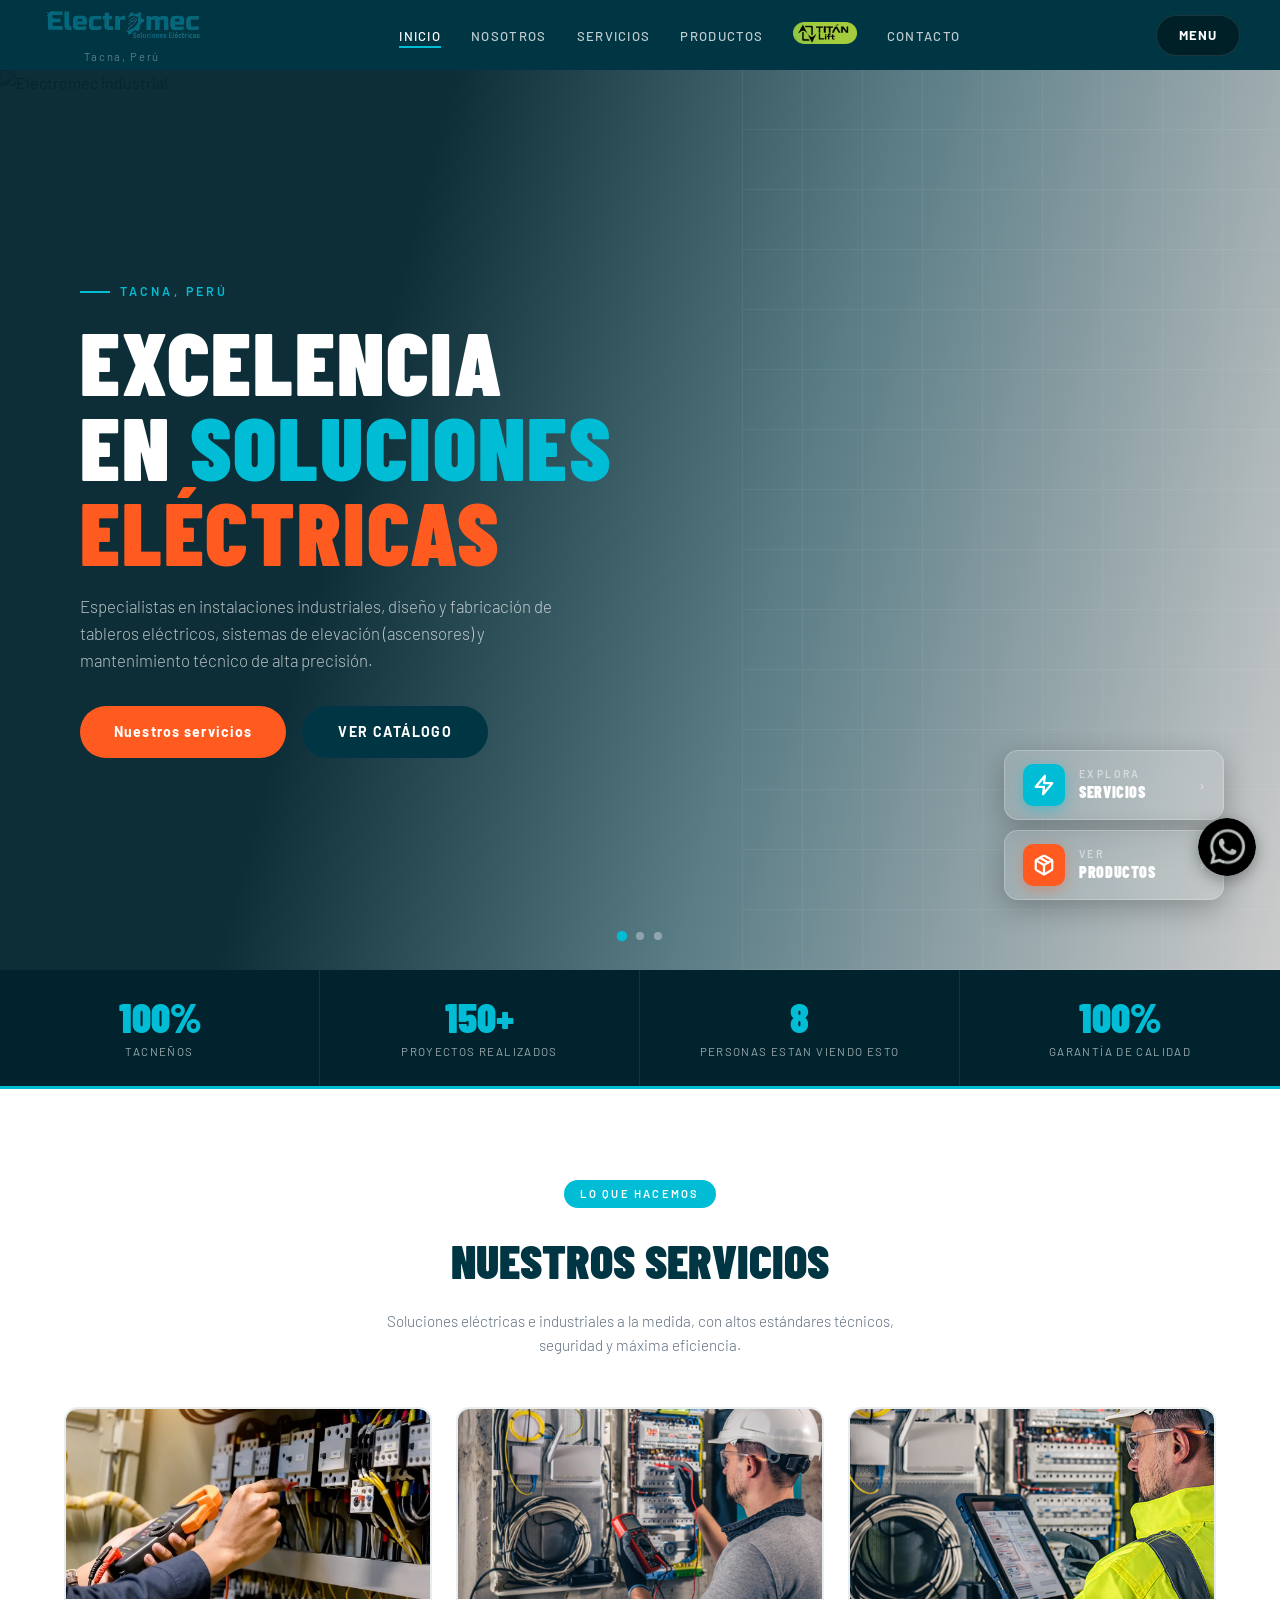
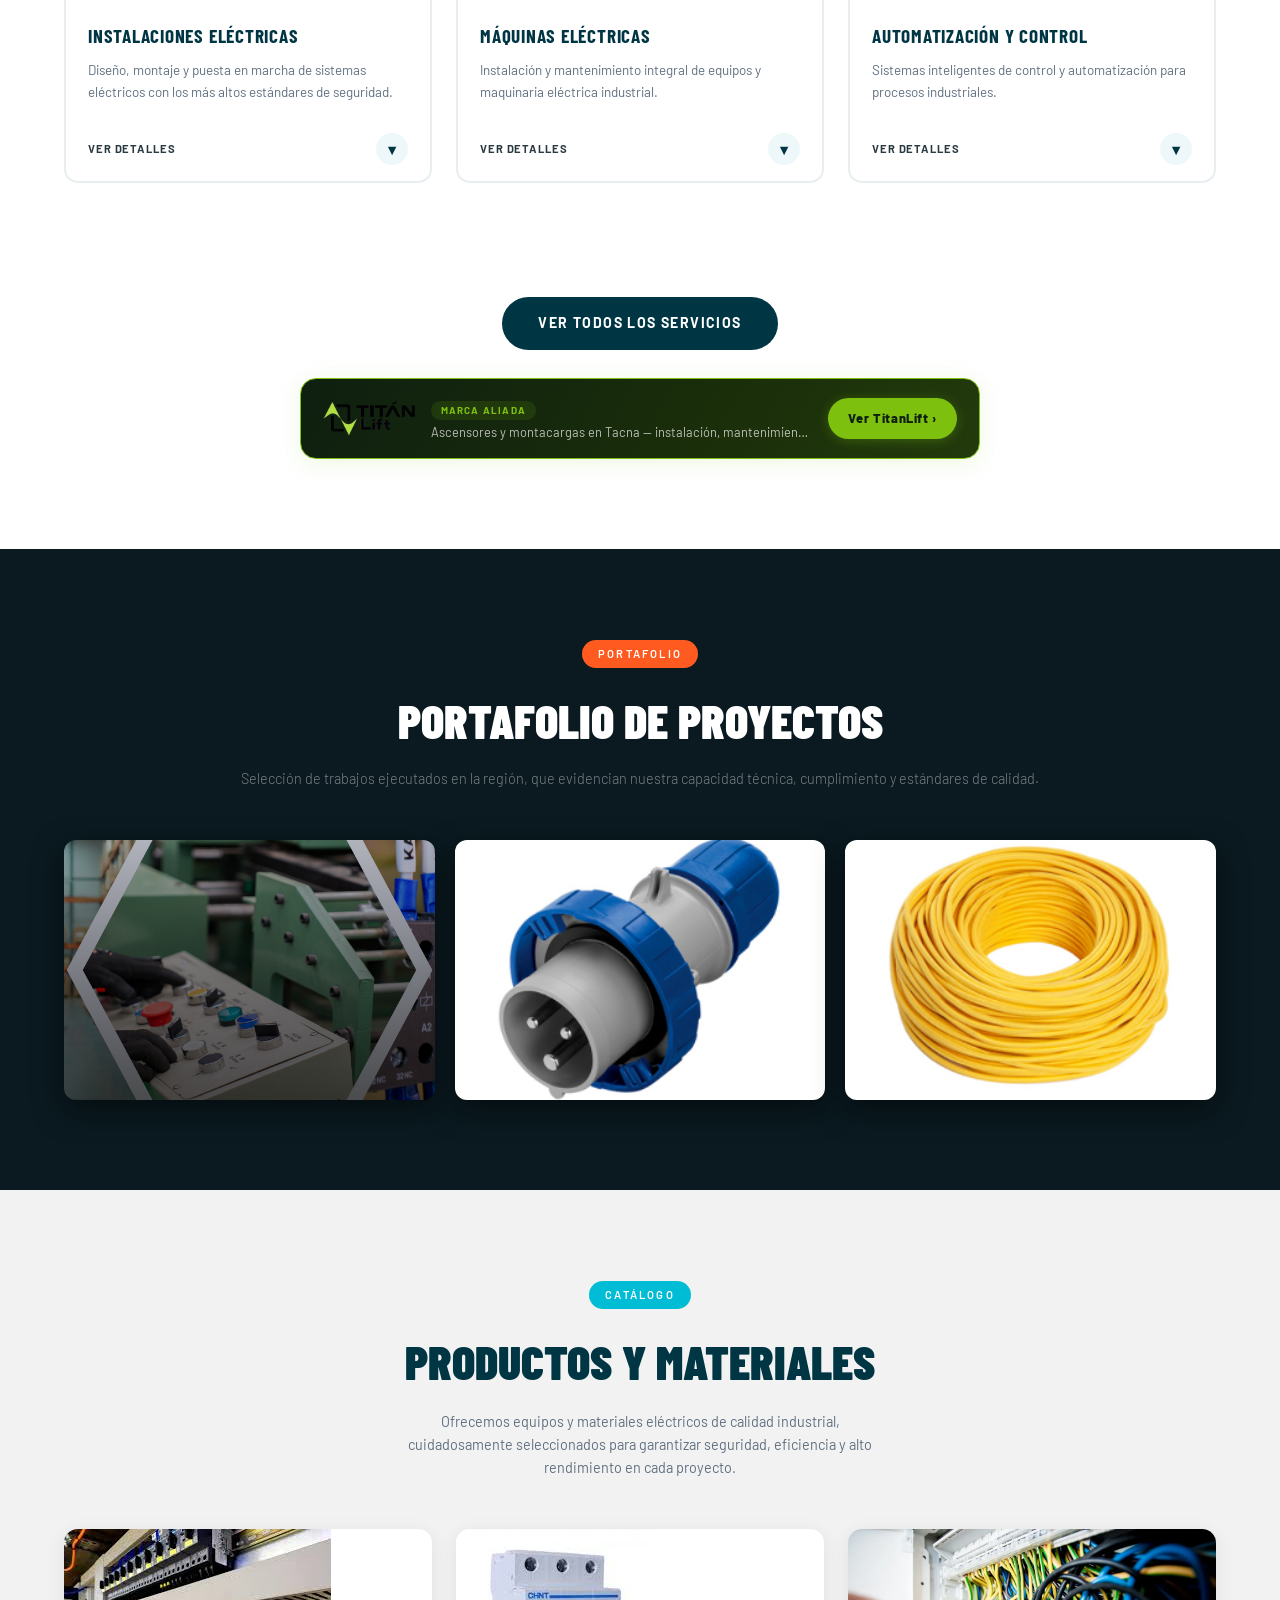
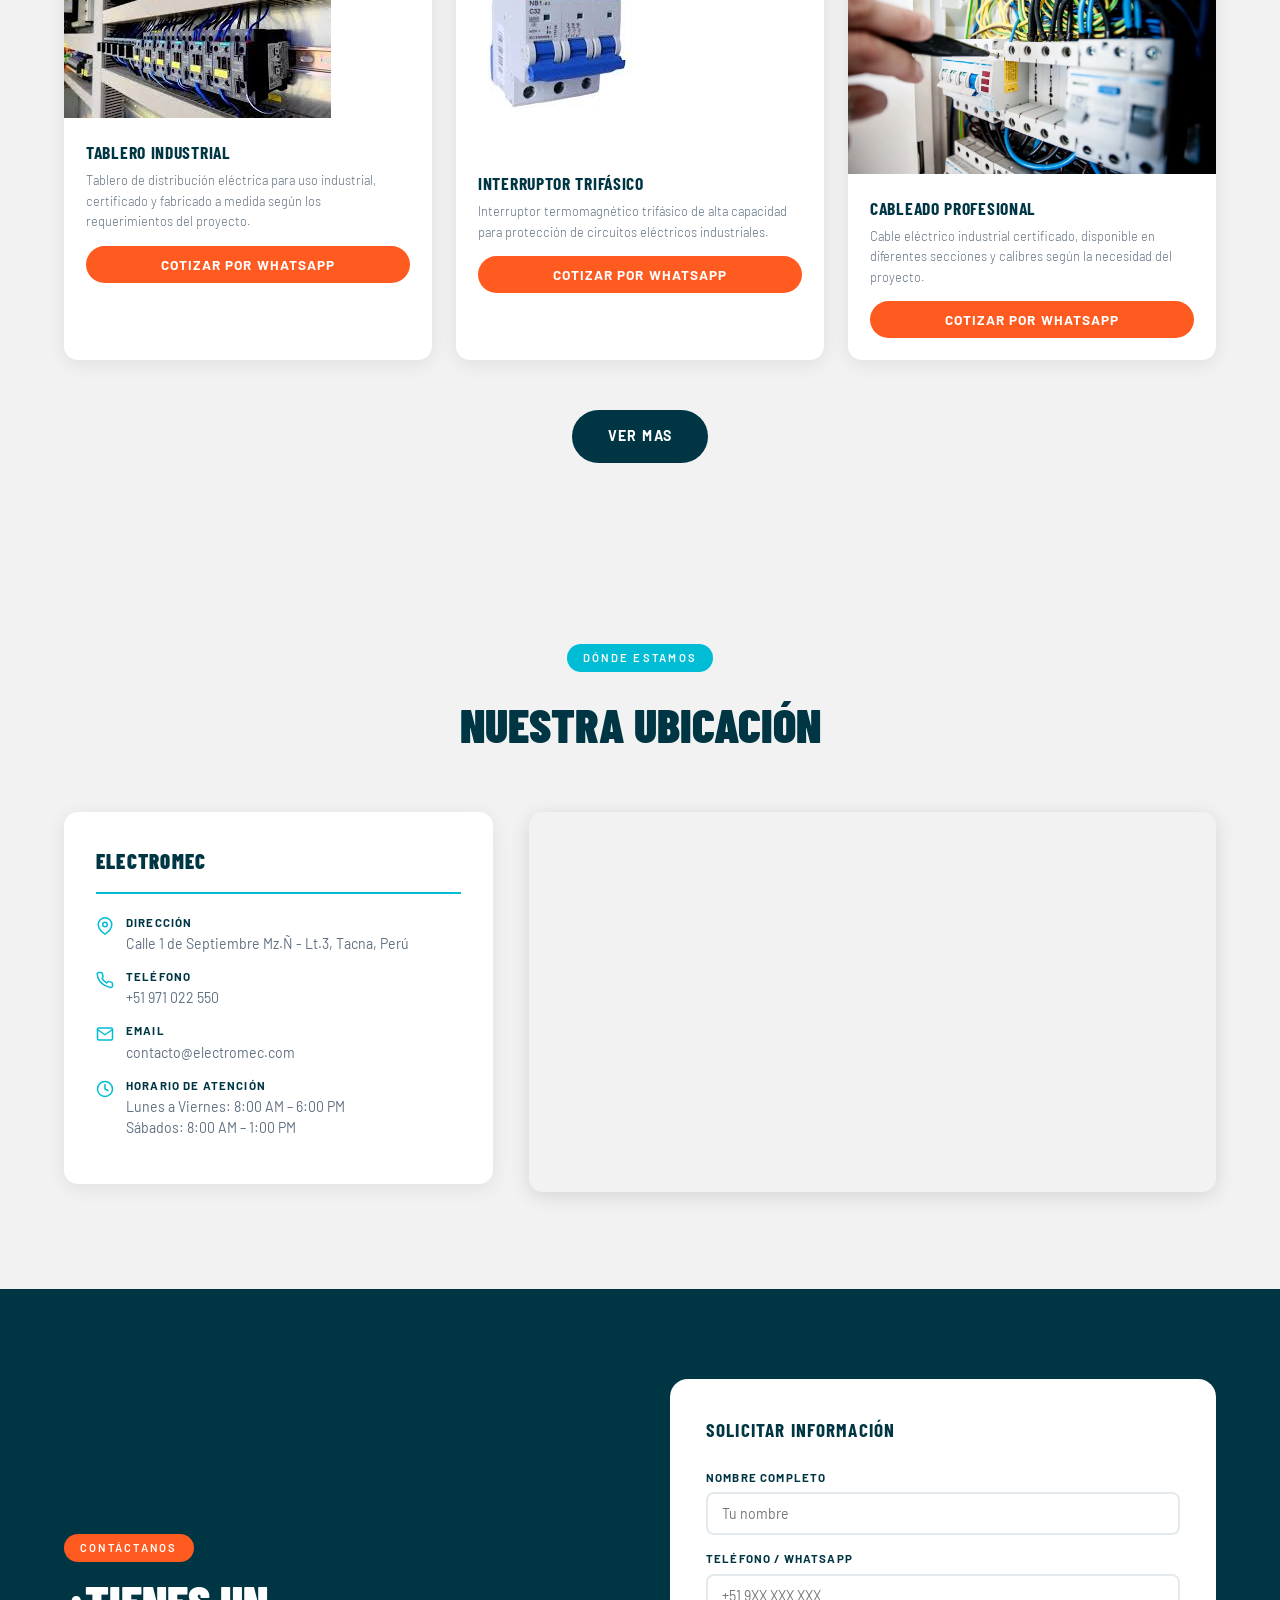
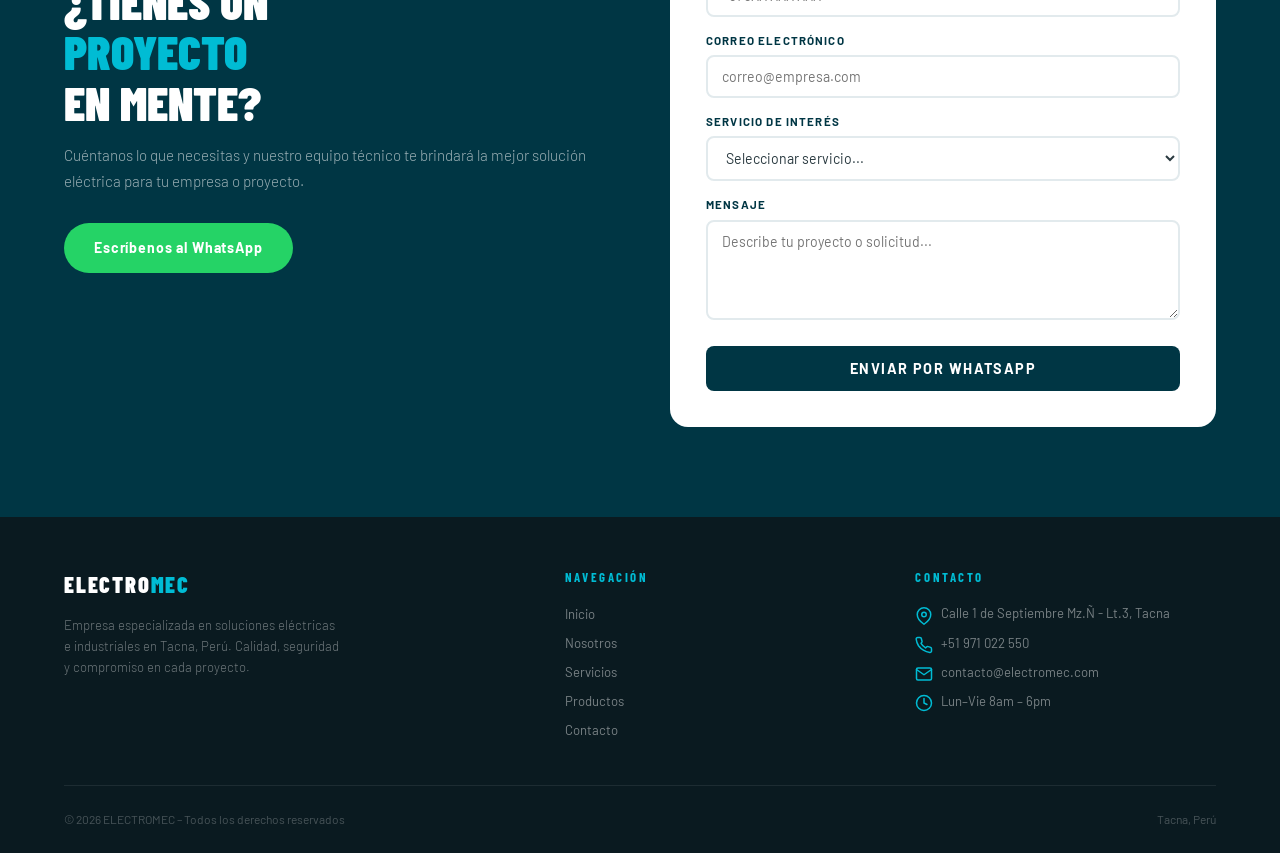
==== index.html @ 9e1aadff "cambios ene el index y mejora en seccion titanlif" ====
<!DOCTYPE html>
<html lang="es">
<head>
    <meta charset="UTF-8">
    <title>ELECTROMEC | Soluciones Eléctricas Industriales</title>
    <meta name="viewport" content="width=device-width, initial-scale=1.0">
    <meta name="description" content="ELECTROMEC – Empresa especializada en instalaciones eléctricas, tableros industriales, ascensores y mantenimiento en Tacna, Perú.">
    <meta name="keywords" content="electricidad industrial, tableros eléctricos, ascensores, mantenimiento eléctrico, Tacna, Perú, ELECTROMEC">
    <!-- Open Graph / WhatsApp / Redes sociales -->
    <meta property="og:type"        content="website">
    <meta property="og:url"         content="https://electromec.pe/">
    <meta property="og:title"       content="ELECTROMEC – Soluciones Eléctricas Industriales en Tacna">
    <meta property="og:description" content="Especialistas en instalaciones eléctricas, tableros industriales, ascensores y mantenimiento técnico en Tacna, Perú.">
    <meta property="og:image"       content="img/carrusel1.jpg">
    <meta property="og:locale"      content="es_PE">
    <meta name="twitter:card"       content="summary_large_image">
    <meta name="twitter:title"      content="ELECTROMEC – Soluciones Eléctricas Industriales">
    <meta name="twitter:description" content="Instalaciones eléctricas, tableros y ascensores en Tacna, Perú.">
    <meta name="twitter:image"      content="img/carrusel1.jpg">
    <link href="https://fonts.googleapis.com/css2?family=Barlow+Condensed:wght@400;600;700;900&family=Barlow:wght@300;400;500&display=swap" rel="stylesheet">
    <style>
        :root {
            --primary:   rgb(0, 54, 68);
            --primary-d: rgb(0, 35, 45);
            --primary-l: rgb(0, 75, 95);
            --cyan:      #00bcd4;
            --cyan-d:    #0097a7;
            --orange:    #ff5a1f;
            --orange-d:  #e04a10;
            --light:     #F2F2F2;
            --white:     #ffffff;
            --gray:      #607080;
            --dark:      #0a1a20;
        }
        *, *::before, *::after { margin:0; padding:0; box-sizing:border-box; }
        html { scroll-behavior: smooth; }
        body { font-family: 'Barlow', sans-serif; font-weight: 400; line-height: 1.6; background: #fff; color: #2a3a40; overflow-x: hidden; }
        img  { display: block; max-width: 100%; }
        a    { text-decoration: none; color: inherit; }

        .container { width: 90%; max-width: 1200px; margin: 0 auto; }

        .section-tag {
            display: inline-block; background: var(--cyan); color: white;
            font-size: 0.7rem; letter-spacing: 0.2em; text-transform: uppercase;
            padding: 5px 16px; border-radius: 20px; margin-bottom: 14px; font-weight: 600;
        }
        .section-tag.naranja { background: var(--orange); }

        /* ── TINTALIFT VARS ── */
        :root { 
            --tl-green:  #7dc10e;
            --tl-green-d:#5e9a00;
            --tl-green-l:#a8e033;
            --tl-black:  #0f0f0f;
            --tl-dark:   #1a1a1a;
        }
        .nav-tintalift {
            background: var(--tl-green) !important;
            color: var(--tl-black) !important;
            padding: 5px 14px !important;
            border-radius: 20px !important;
            font-weight: 700 !important;
        }
        .nav-tintalift:hover { background: var(--tl-green-l) !important; }
        .nav-tintalift::after { display: none !important; }

        .tintalift-section { background: var(--tl-black); padding-bottom: 80px; }
        .tintalift-hero {
            background: linear-gradient(135deg, #4a7a00 0%, var(--tl-green) 55%, var(--tl-green-l) 100%);
            padding: 90px 0 70px; position: relative; overflow: hidden;
        }
        .tintalift-hero::before {
            content:''; position:absolute; top:-60px; right:-60px;
            width:350px; height:350px; border-radius:50%; background:rgba(255,255,255,.08);
        }
        .tintalift-hero::after {
            content:''; position:absolute; bottom:-80px; left:-40px;
            width:250px; height:250px; border-radius:50%; background:rgba(0,0,0,.1);
        }
        .tintalift-hero-inner { text-align:center; position:relative; z-index:1; }
        .tintalift-badge {
            display:inline-block; background:rgba(0,0,0,.22); color:var(--tl-black);
            font-size:.68rem; font-weight:700; letter-spacing:.2em; text-transform:uppercase;
            padding:5px 18px; border-radius:20px; margin-bottom:20px;
        }
        .tintalift-title {
            font-family:'Barlow Condensed',sans-serif;
            font-size:clamp(3.5rem,9vw,7rem); font-weight:900;
            line-height:1; margin-bottom:20px; letter-spacing:.04em;
        }
        .tintalift-title .tinta { color:var(--tl-black); }
        .tintalift-title .lift  { color:#fff; }
        .tintalift-sub {
            font-size:1.05rem; color:rgba(0,0,0,.75); max-width:600px;
            margin:0 auto 34px; font-weight:500;
        }
        .btn-tintalift {
            display:inline-block; background:var(--tl-black); color:var(--tl-green);
            padding:14px 36px; border-radius:40px; font-weight:700; font-size:.95rem;
            letter-spacing:.05em; transition:background .3s,color .3s,transform .2s;
            box-shadow:0 4px 20px rgba(0,0,0,.3);
        }
        .btn-tintalift:hover { background:#222; color:var(--tl-green-l); transform:translateY(-2px); }

        .tintalift-servicios {
            display:grid; grid-template-columns:repeat(auto-fit,minmax(240px,1fr));
            gap:24px; margin:60px 0 50px;
        }
        .tl-card {
            background:var(--tl-dark); border:1px solid rgba(125,193,14,.2);
            border-radius:16px; padding:28px;
            border-left: 3px solid var(--tl-green);
            transition:border-color .3s,transform .3s,box-shadow .3s;
        }
        .tl-card:hover { border-color:var(--tl-green); transform:translateY(-6px); box-shadow:0 16px 40px rgba(125,193,14,.15); }
        .tl-icon { font-size:2.4rem; margin-bottom:18px; display:block; }
        .tl-card h4 {
            font-family:'Barlow Condensed',sans-serif; font-size:1.2rem; font-weight:700;
            color:var(--tl-green); text-transform:uppercase; letter-spacing:.05em; margin-bottom:12px;
        }
        .tl-card p { color:rgba(255,255,255,.65); font-size:.92rem; line-height:1.7; }

        .tintalift-cta {
            background:linear-gradient(120deg,#4a7a00,var(--tl-green));
            border-radius:20px; padding:48px 40px; margin-bottom:10px;
        }
        .tintalift-cta-inner { display:flex; align-items:center; justify-content:space-between; gap:30px; flex-wrap:wrap; }
        .tintalift-cta h3 {
            font-family:'Barlow Condensed',sans-serif; font-size:1.8rem; font-weight:900;
            color:var(--tl-black); text-transform:uppercase; margin-bottom:8px;
        }
        .tintalift-cta p { color:rgba(0,0,0,.7); font-size:.95rem; }
        .tintalift-cta-btns { display:flex; gap:14px; flex-wrap:wrap; }
        .btn-tl-wa {
            background:var(--tl-black); color:var(--tl-green);
            padding:13px 28px; border-radius:30px; font-weight:700; font-size:.88rem;
            transition:background .25s,transform .2s;
        }
        .btn-tl-wa:hover { background:#111; transform:translateY(-2px); }
        .btn-tl-form {
            background:rgba(0,0,0,.18); color:var(--tl-black);
            padding:13px 28px; border-radius:30px; font-weight:700; font-size:.88rem;
            border:2px solid rgba(0,0,0,.3); transition:background .25s,transform .2s;
        }
        .btn-tl-form:hover { background:rgba(0,0,0,.3); transform:translateY(-2px); }

        /* TitanLift mejorado */
        .tl-hero-btns { display:flex; gap:16px; flex-wrap:wrap; justify-content:center; }
        .btn-tintalift-outline { display:inline-block; background:transparent; color:var(--tl-black); border:2px solid var(--tl-black); padding:14px 32px; border-radius:40px; font-weight:700; font-size:.95rem; letter-spacing:.05em; transition:background .3s,color .3s,transform .2s; }
        .btn-tintalift-outline:hover { background:var(--tl-black); color:var(--tl-green); transform:translateY(-2px); }
        .tl-stats { display:grid; grid-template-columns:repeat(4,1fr); background:var(--tl-dark); border-radius:16px; margin:50px 0 60px; border:1px solid rgba(125,193,14,.15); overflow:hidden; }
        .tl-stat-item { padding:32px 24px; text-align:center; border-right:1px solid rgba(125,193,14,.1); }
        .tl-stat-item:last-child { border-right:none; }
        .tl-stat-item strong { display:block; font-family:'Barlow Condensed',sans-serif; font-size:2.6rem; font-weight:900; color:var(--tl-green); line-height:1; }
        .tl-stat-item span { font-size:.8rem; color:rgba(255,255,255,.5); text-transform:uppercase; letter-spacing:.1em; margin-top:6px; display:block; }
        .tl-servicios-titulo { text-align:center; margin-bottom:40px; }
        .tl-servicios-titulo h3 { font-family:'Barlow Condensed',sans-serif; font-size:clamp(1.8rem,3.5vw,2.6rem); font-weight:900; color:white; text-transform:uppercase; margin-top:12px; }
        .tl-card-num { display:inline-block; font-family:'Barlow Condensed',sans-serif; font-size:3rem; font-weight:900; color:rgba(125,193,14,.12); line-height:1; margin-bottom:12px; }
        .tl-card-icon { font-size:2rem; margin-bottom:14px; display:block; }
        .tl-card-btn { display:inline-block; margin-top:20px; background:var(--tl-green); color:var(--tl-black); padding:10px 22px; border-radius:30px; font-size:.8rem; font-weight:700; letter-spacing:.06em; transition:background .25s,transform .2s; }
        .tl-card-btn:hover { background:var(--tl-green-l); transform:translateY(-2px); }

        .anim { opacity: 0; transform: translateY(32px); transition: opacity .65s ease, transform .65s ease; }
        .anim.visible { opacity:1; transform:translateY(0); }
        .anim-delay-1 { transition-delay:.08s; }
        .anim-delay-2 { transition-delay:.16s; }
        .anim-delay-3 { transition-delay:.24s; }
        .anim-delay-4 { transition-delay:.32s; }
        .anim-delay-5 { transition-delay:.40s; }
        .anim-delay-6 { transition-delay:.48s; }

        /* HEADER */
        .header {
            background: var(--primary);
            color: white;
            position: sticky;
            top: 0;
            z-index: 1000;
            padding: 0 40px;
            display: flex;
            align-items: center;
            justify-content: space-between;
            height: 70px;
        }
        .logo-area {
        display: flex;
        flex-direction: column; /* coloca todo en vertical */
        align-items: center; /* opcional: centra */
        }
        .logo-area img { height: 39px; }
        .logo-area small {
        font-size: .7rem;
        font-weight: 400;
        color: rgba(255,255,255,.35);
        letter-spacing: .15em;
        display: block;
        margin-top: 4px; /* mejor positivo para separarlo */
        }       
        .logo-text { font-family: 'Barlow Condensed', sans-serif; font-size: 1.5rem; font-weight: 900; color: white; letter-spacing: .08em; }
        .logo-text span { color: var(--cyan); }
        .nav-links { display: flex; gap: 30px; list-style: none; }
        .nav-links a { color: rgba(255,255,255,.75); font-size: .82rem; font-weight: 500; letter-spacing: .1em; text-transform: uppercase; transition: color .25s; position: relative; padding-bottom: 2px; }
        .nav-links a::after { content:''; position:absolute; bottom:-2px; left:0; width:0; height:2px; background:var(--cyan); transition:width .3s; }
        .nav-links a:hover, .nav-links a.activo { color: white; }
        .nav-links a:hover::after, .nav-links a.activo::after { width:100%; }
        .menu-boton { background: rgba(0,0,0,.4); color: white; padding: 9px 22px; border-radius: 30px; cursor: pointer; font-weight: 700; font-size: .82rem; letter-spacing: .08em; transition: background .3s; border: 1px solid rgba(255,255,255,.1); }
        .menu-boton:hover { background: var(--cyan-d); }

        /* ── PANEL MENÚ LATERAL ────────────────── */
        .menu-overlay {
            display: none; position: fixed; inset: 0;
            background: rgba(0,0,0,.55); z-index: 9998;
            backdrop-filter: blur(3px);
        }
        .menu-overlay.activo { display: block; }

        .panel-menu {
            position: fixed;
            top: 0; right: -100%;
            width: 100%; height: 100%;
            display: flex;
            z-index: 9999;
            transition: right .5s cubic-bezier(.4,0,.2,1);
        }
        .panel-menu.activo { right: 0; }

        /* columna izquierda: mosaico de imágenes */
        .menu-visual { flex:1; display:grid; grid-template-rows:repeat(2,1fr); overflow:hidden; }
        .menu-visual-item { position:relative; overflow:hidden; cursor:pointer; }
        .menu-visual-item img { width:100%; height:100%; object-fit:cover; transition:transform .5s ease; filter:brightness(.65); }
        .menu-visual-item:hover img { transform:scale(1.06); filter:brightness(.8); }
        .menu-visual-label { position:absolute; bottom:18px; left:22px; font-family:'Barlow Condensed',sans-serif; font-size:1.4rem; font-weight:900; color:white; text-transform:uppercase; letter-spacing:.06em; text-shadow:0 2px 8px rgba(0,0,0,.5); display:flex; align-items:center; gap:10px; }
        .menu-visual-label::before { content:''; width:28px; height:3px; background:var(--cyan); display:block; }
        .menu-visual-logo { display:none; }
        /* columna derecha: navegación */
        .menu-nav {
            width: 420px;
            flex-shrink: 0;
            background: white;
            display: flex;
            flex-direction: column;
            padding: 32px 40px 36px;
            overflow-y: auto;
        }

        .menu-nav-top {
            display: flex;
            justify-content: flex-end;
            margin-bottom: 40px;
        }
        .cerrar-menu {
            display: flex; align-items: center; gap: 8px;
            background: var(--light);
            border: none; cursor: pointer;
            padding: 10px 20px; border-radius: 30px;
            font-family: 'Barlow', sans-serif;
            font-size: .82rem; font-weight: 700;
            color: var(--primary);
            letter-spacing: .08em;
            transition: background .3s;
        }
        .cerrar-menu:hover { background: var(--primary); color: white; }

        .menu-nav-links {
            flex: 1;
            display: flex;
            flex-direction: column;
            justify-content: center;
            gap: 6px;
        }

        .menu-nav-link {
            font-family: 'Barlow Condensed', sans-serif;
            font-size: 2.8rem;
            font-weight: 900;
            color: #ccc;
            text-transform: uppercase;
            letter-spacing: .02em;
            line-height: 1.1;
            text-decoration: none;
            transition: color .25s, transform .25s;
            display: flex; align-items: center; gap: 12px;
            padding: 6px 0;
        }
        .menu-nav-link::before {
            content: '▶';
            font-size: 1rem;
            color: var(--cyan);
            opacity: 0;
            transform: translateX(-8px);
            transition: opacity .25s, transform .25s;
        }
        .menu-nav-link:hover {
            color: var(--primary);
            transform: translateX(6px);
        }
        .menu-nav-link:hover::before {
            opacity: 1;
            transform: translateX(0);
        }
        .menu-nav-link.activo {
            color: var(--primary);
        }

        .menu-nav-cta {
            margin-top: 32px;
        }
        .btn-menu-cta {
            display: block;
            text-align: center;
            background: var(--primary);
            color: white;
            padding: 15px 30px;
            border-radius: 8px;
            font-family: 'Barlow', sans-serif;
            font-weight: 700;
            font-size: .88rem;
            letter-spacing: .1em;
            text-transform: uppercase;
            margin-bottom: 20px;
            transition: background .3s;
        }
        .btn-menu-cta:hover { background: var(--cyan-d); }

        .menu-nav-contact {
            font-size: .8rem;
            color: var(--gray);
            line-height: 1.7;
        }
        .menu-nav-contact a {
            color: var(--gray);
            transition: color .3s;
            display: block;
        }
        .menu-nav-contact a:hover { color: var(--primary); }

        .menu-nav-social {
            display: flex; gap: 10px; margin-top: 12px;
        }
        .social-btn {
            width: 34px; height: 34px;
            background: var(--light);
            border-radius: 50%;
            display: flex; align-items: center; justify-content: center;
            font-size: .85rem;
            color: var(--primary);
            transition: background .3s, color .3s;
            cursor: pointer;
        }
        .social-btn:hover { background: var(--primary); color: white; }

        /* stagger al abrir */
        .menu-nav-link {
            opacity: 0;
            transform: translateX(20px);
            transition: color .25s, transform .4s ease, opacity .4s ease;
        }
        .panel-menu.activo .menu-nav-link {
            opacity: 1;
            transform: translateX(0);
        }
        .panel-menu.activo .menu-nav-link:nth-child(1) { transition-delay: .1s; }
        .panel-menu.activo .menu-nav-link:nth-child(2) { transition-delay: .17s; }
        .panel-menu.activo .menu-nav-link:nth-child(3) { transition-delay: .24s; }
        .panel-menu.activo .menu-nav-link:nth-child(4) { transition-delay: .31s; }
        .panel-menu.activo .menu-nav-link:nth-child(5) { transition-delay: .38s; }

        @media (max-width: 768px) {
            .menu-visual { display: none; }
            .menu-nav { width: 100%; }
            .menu-nav-link { font-size: 2.2rem; }
        }

        /* HERO */
        .hero { height:100vh; position:relative; overflow:hidden; display:flex; align-items:center; }
        .hero-slider { position:absolute; inset:0; }
        .slide { position:absolute; inset:0; opacity:0; transition:opacity 1.2s ease; }
        .slide.active { opacity:1; }
        .slide img { width:100%; height:100%; object-fit:cover; }
        .hero-overlay { position:absolute; inset:0; background:linear-gradient(105deg, rgba(0,35,45,.95) 30%, rgba(0,54,68,.65) 60%, rgba(0,0,0,.2) 100%); }
        .hero-deco { position:absolute; right:0; top:0; width:42%; height:100%; opacity:.06; background-image: repeating-linear-gradient(90deg, white 0,white 1px,transparent 1px,transparent 60px), repeating-linear-gradient(0deg, white 0,white 1px,transparent 1px,transparent 60px); }
        .slide-dots { position:absolute; bottom:30px; left:50%; transform:translateX(-50%); display:flex; gap:10px; z-index:3; }
        .dot { width:8px; height:8px; border-radius:50%; background:rgba(255,255,255,.35); cursor:pointer; transition:background .3s,transform .3s; }
        .dot.active { background:var(--cyan); transform:scale(1.3); }
        .hero-content { position:relative; z-index:2; color:white; margin-left:80px; max-width:680px; }
        .hero-eyebrow { display:flex; align-items:center; gap:10px; font-size:.78rem; letter-spacing:.25em; text-transform:uppercase; color:var(--cyan); margin-bottom:16px; font-weight:600; animation:fadeUp .8s ease both; }
        .hero-eyebrow::before { content:''; display:block; width:30px; height:2px; background:var(--cyan); }
        .hero h1 { font-family:'Barlow Condensed',sans-serif; font-size:clamp(3rem,7vw,6.5rem); font-weight:900; line-height:.95; letter-spacing:.02em; text-transform:uppercase; animation:fadeUp .8s .12s ease both; }
        .hero h1 span  { color: var(--cyan); }
        .hero h1 .naranja { color: var(--orange); }
        .hero-sub { margin-top:20px; font-size:1.05rem; color:rgba(255,255,255,.7); max-width:480px; font-weight:300; animation:fadeUp .8s .24s ease both; }
        .hero-buttons { margin-top:32px; display:flex; gap:16px; flex-wrap:wrap; animation:fadeUp .8s .36s ease both; }
        .btn-principal { background:var(--orange); color:white; padding:15px 34px; border-radius:40px; font-weight:700; font-size:.88rem; letter-spacing:.08em; transition:background .3s,transform .2s; }
        .btn-principal:hover { background:var(--orange-d); transform:translateY(-2px); }
        
        .btn-secundario 
        { display:inline-flex; align-items:center; gap:8px; background:var(--primary); color:white; padding:15px 36px; border-radius:40px; font-weight:700; font-size:.88rem; letter-spacing:.1em; text-transform:uppercase; transition:background .3s,transform .2s; }
        .btn-secundario:hover {
        background: rgba(0,35,45,.95);
        color: white;
        box-shadow: 0 8px 25px rgba(255, 255, 255, 0.678);
        transform: translateY(-2px);
        }
        .catalogo a.btn-secundario {
        display: block;
        width: fit-content;
        margin: 50px auto 0;
        }

        /* STATS */
        .stats-bar { background:var(--primary-d); display:grid; grid-template-columns:repeat(4,1fr); border-bottom:3px solid var(--cyan); }
        .stat-item { padding:26px 20px; text-align:center; color:white; border-right:1px solid rgba(255,255,255,.08); }
        .stat-item:last-child { border-right:none; }
        .stat-num { font-family:'Barlow Condensed',sans-serif; font-size:2.6rem; font-weight:900; color:var(--cyan); line-height:1; }
        .stat-label { font-size:.72rem; letter-spacing:.12em; text-transform:uppercase; opacity:.6; margin-top:4px; }

        /* NOSOTROS */
        .nosotros { padding:90px 0; background:var(--light); overflow:hidden; }
        .nosotros-inner { display:grid; grid-template-columns:1fr 1fr; gap:70px; align-items:center; }
        .nosotros-texto h2 { font-family:'Barlow Condensed',sans-serif; font-size:clamp(2rem,4vw,3rem); font-weight:900; color:var(--primary); line-height:1.05; text-transform:uppercase; margin-bottom:20px; }
        .nosotros-texto h2 span { color:var(--cyan); }
        .nosotros-texto p { font-size:.97rem; color:var(--gray); line-height:1.75; margin-bottom:14px; font-weight:300; }
        .nosotros-valores { display:grid; grid-template-columns:1fr 1fr; gap:12px; margin-top:28px; }
        .valor-item { display:flex; align-items:flex-start; gap:10px; background:white; padding:14px; border-radius:10px; box-shadow:0 2px 10px rgba(0,0,0,.06); }
        .valor-icon { font-size:1.4rem; flex-shrink:0; }
        .valor-icon img{width:60%;height:60%;object-fit:cover;/* recorta sin deformar */display:block;}
        .valor-item h4 { font-size:.82rem; font-weight:700; color:var(--primary); }
        .valor-item p  { font-size:.73rem; color:var(--gray); margin:0; line-height:1.4; }
        .nosotros-visual { position:relative; }
        .nosotros-img-wrap { border-radius:16px; overflow:hidden; box-shadow:0 20px 60px rgba(0,54,68,.25); }
        .nosotros-img-wrap img { width:100%; height:440px; object-fit:contain; background:var(--primary); padding:40px; }

        /* SERVICIOS RESUMEN */
        .servicios-home { padding:90px 0; background:white; }
        .servicios-home-header { text-align:center; margin-bottom:50px; }
        .servicios-home-header h2 { font-family:'Barlow Condensed',sans-serif; font-size:clamp(2rem,4vw,3rem); font-weight:900; color:var(--primary); text-transform:uppercase; }
        .servicios-home-header p { color:var(--gray); max-width:520px; margin:10px auto 0; font-size:.95rem; font-weight:300; }
        .servicios-home-grid { display:grid; grid-template-columns:repeat(3,1fr); gap:24px; }
        .serv-home-card { border:2px solid #e8eef0; border-radius:14px; padding:32px 26px 26px; transition:border-color .3s,transform .3s,box-shadow .3s; position:relative; overflow:hidden; cursor:pointer; }
        .serv-home-card::before { content:''; position:absolute; top:0; left:0; width:4px; height:0; background:var(--cyan); transition:height .4s; }
        .serv-home-card:hover { border-color:var(--cyan); transform:translateY(-6px); box-shadow:0 14px 36px rgba(0,54,68,.12); }
        .serv-home-card:hover::before { height:100%; }
        .serv-home-icon { font-size:2.4rem; margin-bottom:14px; }
        .serv-home-num { position:absolute; top:16px; right:20px; font-family:'Barlow Condensed',sans-serif; font-size:2rem; font-weight:900; color:rgba(0,54,68,.06); }
        .serv-home-card h3 { font-family:'Barlow Condensed',sans-serif; font-size:1.2rem; font-weight:700; color:var(--primary); text-transform:uppercase; letter-spacing:.04em; margin-bottom:8px; }
        .serv-home-card p { font-size:.86rem; color:var(--gray); line-height:1.6; font-weight:300; }
        .servicios-ver-mas { text-align:center; margin-top:42px; }

        /* ── MINI TITANLIFT BANNER ── */
        .mini-tl-banner {
            display:flex; align-items:center; justify-content:space-between; gap:16px;
            margin:28px auto 0; max-width:680px;
            background:linear-gradient(120deg,#0f1f10 0%,#1a2e0a 60%,#223a0c 100%);
            border:1px solid var(--tl-green); border-radius:16px;
            padding:16px 22px; box-shadow:0 4px 24px rgba(125,193,14,.13);
        }
        .mini-tl-left { display:flex; align-items:center; gap:14px; min-width:0; }
        .mini-tl-logo { height:36px; width:auto; flex-shrink:0; filter:brightness(1.1); }
        .mini-tl-texto { min-width:0; }
        .mini-tl-tag {
            display:inline-block; font-size:.62rem; font-weight:700; letter-spacing:.12em;
            text-transform:uppercase; color:var(--tl-green); background:rgba(125,193,14,.12);
            border-radius:999px; padding:2px 10px; margin-bottom:4px;
        }
        .mini-tl-desc { font-size:.8rem; color:rgba(255,255,255,.7); margin:0; line-height:1.4; white-space:nowrap; overflow:hidden; text-overflow:ellipsis; }
        .mini-tl-btn {
            flex-shrink:0; display:inline-block; background:var(--tl-green); color:#0f1f10;
            font-weight:800; font-size:.8rem; letter-spacing:.05em; padding:10px 20px;
            border-radius:999px; text-decoration:none; white-space:nowrap;
            transition:background .25s, transform .2s, box-shadow .25s;
            box-shadow:0 2px 12px rgba(125,193,14,.3);
        }
        .mini-tl-btn:hover { background:var(--tl-green-l); transform:translateY(-2px); box-shadow:0 6px 20px rgba(125,193,14,.45); }
        @media(max-width:560px) {
            .mini-tl-banner { flex-direction:column; align-items:flex-start; }
            .mini-tl-desc { white-space:normal; }
            .mini-tl-btn { align-self:stretch; text-align:center; }
        }
        .btn-ver-mas { display:inline-flex; align-items:center; gap:8px; background:var(--primary); color:white; padding:15px 36px; border-radius:40px; font-weight:700; font-size:.88rem; letter-spacing:.1em; text-transform:uppercase; transition:background .3s,transform .2s; }
        .btn-ver-mas:hover { background:var(--primary-l); transform:translateY(-2px); }
        .serv-home-icon{width:100%;height:180px;   /* altura igual para todas */overflow:hidden;border-radius:8px;margin-bottom:14px;}

.serv-home-icon img{
    width:100%;
    height:100%;
    object-fit:cover;   /* recorta sin deformar */
    display:block;
}

        /* PROYECTOS */
        .proyectos { padding:90px 0; background:var(--dark); color:white; }
        .proyectos-header { text-align:center; margin-bottom:50px; }
        .proyectos-header h2 { font-family:'Barlow Condensed',sans-serif; font-size:clamp(2rem,4vw,3rem); font-weight:900; color:white; text-transform:uppercase; }
        .proyectos-header p { color:rgba(255,255,255,.45); margin-top:8px; font-size:.9rem; font-weight:300; }
        .proyectos-grid { display:grid; grid-template-columns:repeat(3,1fr); gap:20px; }
        .proyecto { position:relative; border-radius:12px; overflow:hidden; box-shadow:0 10px 30px rgba(0,0,0,.5); }
        .proyecto img { width:100%; height:260px; object-fit:cover; transition:transform .55s ease; }
        .proyecto:hover img { transform:scale(1.07); }
        .proyecto-overlay { position:absolute; inset:0; background:linear-gradient(0deg,rgba(0,54,68,.95) 0%,rgba(0,54,68,.4) 50%,transparent 100%); display:flex; flex-direction:column; justify-content:flex-end; padding:26px; text-align:left; opacity:0; transition:opacity .4s; }
        .proyecto:hover .proyecto-overlay { opacity:1; }
        .proyecto-overlay h3 { font-family:'Barlow Condensed',sans-serif; font-size:1.25rem; font-weight:700; text-transform:uppercase; margin-bottom:10px; }
        .btn-ver { display:inline-block; padding:8px 22px; background:var(--orange); color:white; border-radius:30px; font-weight:700; font-size:.78rem; letter-spacing:.08em; transition:background .3s; width:fit-content; }
        .btn-ver:hover { background:var(--orange-d); }

        /* CATÁLOGO */
        .catalogo { padding:90px 0; background:var(--light); }
        .catalogo-header { text-align:center; margin-bottom:50px; }
        .catalogo-header h2 { font-family:'Barlow Condensed',sans-serif; font-size:clamp(2rem,4vw,3rem); font-weight:900; color:var(--primary); text-transform:uppercase; }
        .catalogo-header p { color:var(--gray); max-width:480px; margin:10px auto 0; font-size:.9rem; }
        .catalogo-grid { display:grid; grid-template-columns:repeat(3,1fr); gap:24px; }
        .product-card { background:white; border-radius:14px; overflow:hidden; box-shadow:0 4px 20px rgba(0,0,0,.08); transition:transform .3s,box-shadow .3s; }
        .product-card:hover { transform:translateY(-6px); box-shadow:0 14px 36px rgba(0,0,0,.14); }
        .product-img { height:160px; background:var(--primary); display:flex; align-items:center; justify-content:center; font-size:4rem; position:relative; overflow:hidden; }
        .product-img::after { content:''; position:absolute; bottom:-20px; right:-20px; width:80px; height:80px; border-radius:50%; background:rgba(0,188,212,.15); }
        .product-body { padding:20px 22px 22px; }
        .product-body h4 { font-family:'Barlow Condensed',sans-serif; font-size:1.1rem; font-weight:700; color:var(--primary); text-transform:uppercase; letter-spacing:.04em; margin-bottom:4px; }
        .product-desc { font-size:.8rem; color:var(--gray); margin-bottom:14px; font-weight:300; }
        .product-precio { font-family:'Barlow Condensed',sans-serif; font-size:1.6rem; font-weight:900; color:var(--orange); margin-bottom:14px; }
        .product-precio span { font-size:.85rem; font-weight:400; color:var(--gray); }
        .btn-cotizar { width:100%; background:var(--primary); color:white; border:none; padding:12px; border-radius:8px; cursor:pointer; font-family:'Barlow',sans-serif; font-size:.82rem; font-weight:700; letter-spacing:.08em; text-transform:uppercase; transition:background .3s; display:flex; align-items:center; justify-content:center; gap:6px; }
        .btn-cotizar:hover { background:var(--cyan-d); }

        /* TESTIMONIOS */
        .testimonios { padding:90px 0; background:white; }
        .testimonios-header { text-align:center; margin-bottom:50px; }
        .testimonios-header h2 { font-family:'Barlow Condensed',sans-serif; font-size:clamp(2rem,4vw,3rem); font-weight:900; color:var(--primary); text-transform:uppercase; }
        .testimonios-grid { display:grid; grid-template-columns:repeat(3,1fr); gap:24px; }
        .testimonio-card { background:var(--light); border-radius:14px; padding:28px; border-left:4px solid var(--cyan); transition:transform .3s,box-shadow .3s; position:relative; }
        .testimonio-card:hover { transform:translateY(-4px); box-shadow:0 10px 28px rgba(0,0,0,.08); }
        .testimonio-stars { color:#f59e0b; font-size:.9rem; margin-bottom:12px; }
        .testimonio-card p { font-size:.9rem; color:#3a4a55; line-height:1.65; font-style:italic; margin-bottom:18px; font-weight:300; }
        .testimonio-autor { display:flex; align-items:center; gap:10px; }
        .autor-avatar { width:40px; height:40px; border-radius:50%; background:var(--primary); display:flex; align-items:center; justify-content:center; font-family:'Barlow Condensed',sans-serif; font-size:1.1rem; font-weight:900; color:var(--cyan); flex-shrink:0; letter-spacing:0; }
        .autor-nombre { font-weight:700; font-size:.85rem; color:var(--primary); }
        .autor-empresa { font-size:.73rem; color:var(--gray); }
        .testimonio-verificado { position:absolute; top:16px; right:18px; display:flex; align-items:center; gap:4px; font-size:.68rem; font-weight:700; color:var(--cyan); letter-spacing:.06em; text-transform:uppercase; }
        .testimonio-verificado::before { content:'✓'; background:var(--cyan); color:white; width:16px; height:16px; border-radius:50%; display:flex; align-items:center; justify-content:center; font-size:.6rem; flex-shrink:0; }

        /* MARCAS */
        .marcas { padding:60px 0; background:var(--primary-d); text-align:center; }
        .marcas h3 { font-family:'Barlow Condensed',sans-serif; font-size:.8rem; letter-spacing:.3em; text-transform:uppercase; color:rgba(255,255,255,.35); margin-bottom:32px; }
        .marcas-row { display:flex; justify-content:center; align-items:center; gap:20px; flex-wrap:wrap; }
        .marca-item { background:rgba(255,255,255,.07); border:1px solid rgba(255,255,255,.1); border-radius:10px; padding:16px 28px; font-family:'Barlow Condensed',sans-serif; font-size:1.1rem; font-weight:700; letter-spacing:.1em; color:rgba(255,255,255,.55); transition:background .3s,color .3s; }
        .marca-item:hover { background:rgba(0,188,212,.12); color:var(--cyan); }

        /* UBICACIÓN */
        .ubicacion { padding:90px 0; background:var(--light); }
        .ubicacion-header { text-align:center; margin-bottom:50px; }
        .ubicacion-header h2 { font-family:'Barlow Condensed',sans-serif; font-size:clamp(2rem,4vw,3rem); font-weight:900; color:var(--primary); text-transform:uppercase; }
        .ubicacion-grid { display:grid; grid-template-columns:1fr 1.6fr; gap:36px; align-items:start; }
        .info-ubicacion { background:white; padding:32px; border-radius:14px; box-shadow:0 4px 20px rgba(0,0,0,.08); }
        .info-ubicacion h3 { font-family:'Barlow Condensed',sans-serif; font-size:1.3rem; font-weight:900; color:var(--primary); text-transform:uppercase; letter-spacing:.06em; margin-bottom:20px; padding-bottom:14px; border-bottom:2px solid var(--cyan); }
        .info-row { display:flex; align-items:flex-start; gap:12px; margin-bottom:14px; }
        .info-row p { font-size:.88rem; color:var(--gray); line-height:1.5; }
        .info-row strong { display:block; font-size:.72rem; text-transform:uppercase; letter-spacing:.1em; color:var(--primary); margin-bottom:2px; }
        .mapa iframe { width:100%; height:380px; border-radius:14px; box-shadow:0 4px 20px rgba(0,0,0,.12); border:0; }

        /* CONTACTO */
        .contacto { padding:90px 0; background:var(--primary); }
        .contacto-inner { display:grid; grid-template-columns:1fr 1fr; gap:60px; align-items:center; }
        .contacto-texto h2 { font-family:'Barlow Condensed',sans-serif; font-size:clamp(2rem,4vw,3rem); font-weight:900; color:white; text-transform:uppercase; line-height:1.05; margin-bottom:16px; }
        .contacto-texto h2 span { color:var(--cyan); }
        .contacto-texto p { color:rgba(255,255,255,.6); font-size:.95rem; font-weight:300; line-height:1.7; margin-bottom:28px; }
        .contacto-wa { display:inline-flex; align-items:center; gap:10px; background:#25d366; color:white; padding:14px 30px; border-radius:40px; font-weight:700; font-size:.88rem; letter-spacing:.06em; transition:background .3s,transform .2s; }
        .contacto-wa:hover { background:#1db954; transform:translateY(-2px); }
        .contacto-form { background:white; padding:36px; border-radius:18px; }
        .contacto-form h3 { font-family:'Barlow Condensed',sans-serif; font-size:1.2rem; font-weight:700; color:var(--primary); text-transform:uppercase; letter-spacing:.06em; margin-bottom:22px; }
        .form-group { margin-bottom:14px; }
        .form-group label { display:block; font-size:.72rem; font-weight:700; text-transform:uppercase; letter-spacing:.1em; color:var(--primary); margin-bottom:6px; }
        .form-group input, .form-group textarea, .form-group select { width:100%; padding:11px 14px; border:2px solid #e2eaed; border-radius:8px; font-family:'Barlow',sans-serif; font-size:.88rem; color:#2a3a40; transition:border-color .3s; outline:none; background:white; }
        .form-group input:focus, .form-group textarea:focus, .form-group select:focus { border-color:var(--cyan); }
        .form-group textarea { height:100px; resize:vertical; }
        .btn-enviar { width:100%; background:var(--primary); color:white; border:none; padding:14px; border-radius:8px; cursor:pointer; font-family:'Barlow',sans-serif; font-weight:700; font-size:.9rem; letter-spacing:.1em; text-transform:uppercase; margin-top:6px; transition:background .3s; }
        .btn-enviar:hover { background:var(--primary-l); }
        .form-success { display:none; background:#d1fae5; color:#065f46; padding:12px 16px; border-radius:8px; font-size:.85rem; font-weight:600; margin-top:10px; text-align:center; }
        /* Validación visual */
        .form-group input.error,
        .form-group textarea.error,
        .form-group select.error { border-color:#ef4444 !important; }
        .form-error-msg { display:none; font-size:.72rem; color:#ef4444; margin-top:4px; font-weight:600; }
        .form-error-msg.visible { display:block; }
        .btn-enviar:disabled { opacity:.6; cursor:not-allowed; }

        /* FOOTER */
        .footer { background:var(--dark); padding:50px 0 24px; }
        .footer-grid { display:grid; grid-template-columns:1.5fr 1fr 1fr; gap:50px; padding-bottom:36px; border-bottom:1px solid rgba(255,255,255,.08); margin-bottom:24px; }
        .footer-brand .logo-text { font-size:1.4rem; }
        .footer-brand p { font-size:.82rem; color:rgba(255,255,255,.4); line-height:1.6; margin-top:12px; font-weight:300; max-width:280px; }
        .footer-col h4 { font-family:'Barlow Condensed',sans-serif; font-size:.8rem; font-weight:700; letter-spacing:.2em; text-transform:uppercase; color:var(--cyan); margin-bottom:16px; }
        .footer-col a { display:block; font-size:.82rem; color:rgba(255,255,255,.45); margin-bottom:8px; transition:color .3s; }
        .footer-col a:hover { color:white; }
        .footer-col p { font-size:.82rem; color:rgba(255,255,255,.45); margin-bottom:8px; line-height:1.5; }
        .footer-bottom { display:flex; justify-content:space-between; align-items:center; font-size:.75rem; color:rgba(255,255,255,.25); }

        /* WHATSAPP */
        .whatsapp { position:fixed; bottom:24px; right:24px; width:58px; height:58px; z-index:1000; }
        .whatsapp img { width:100%; height:100%; border-radius:50%; box-shadow:0 4px 16px rgba(0,0,0,.35); transition:transform .3s; }
        .whatsapp img:hover { transform:scale(1.12); }

        @keyframes fadeUp { from{opacity:0;transform:translateY(28px);} to{opacity:1;transform:translateY(0);} }
        
        /*-------------TARJETA FLOTANTE------------------*/

        .hero-floating-cards {
            position: absolute;
            right: 56px;
            bottom: 70px;   /* clearance sobre los dots */
            z-index: 4;
            display: flex;
            flex-direction: column;   /* columna vertical */
            gap: 10px;
        }

        .float-card {
            display: flex;
            align-items: center;
            gap: 14px;
            background: rgba(255,255,255,.10);
            backdrop-filter: blur(14px);
            -webkit-backdrop-filter: blur(14px);
            border: 1px solid rgba(255,255,255,.22);
            border-radius: 14px;
            padding: 13px 18px;
            width: 220px;           /* ancho fijo, no se expande */
            cursor: pointer;
            text-decoration: none;
            transition: background .3s, transform .3s, border-color .3s, box-shadow .3s;
            box-shadow: 0 8px 28px rgba(0,0,0,.25);
            position: relative;
            overflow: hidden;
        }
        .float-card::before {
            content: '';
            position: absolute;
            inset: 0;
            background: linear-gradient(120deg, rgba(0,188,212,.18) 0%, transparent 70%);
            opacity: 0;
            transition: opacity .35s;
        }
        .float-card:hover {
            background: rgba(255,255,255,.18);
            transform: translateX(-5px) translateY(-2px);
            border-color: var(--cyan);
            box-shadow: 0 14px 40px rgba(0,0,0,.35), 0 0 0 1px var(--cyan);
        }
        .float-card:hover::before { opacity: 1; }

        .float-card-icon {
            width: 42px;
            height: 42px;
            border-radius: 10px;
            background: var(--cyan);
            display: flex;
            align-items: center;
            justify-content: center;
            font-size: 1.3rem;
            flex-shrink: 0;
            transition: background .3s, transform .3s;
            box-shadow: 0 4px 14px rgba(0,188,212,.45);
        }
        .float-card:nth-child(2) .float-card-icon {
            background: var(--orange);
            box-shadow: 0 4px 14px rgba(255,90,31,.35);
        }
        .float-card:nth-child(3) .float-card-icon {
            background: var(--primary-l);
            box-shadow: 0 4px 14px rgba(0,75,95,.45);
        }
        .float-card:hover .float-card-icon { transform: scale(1.1) rotate(-4deg); }

        .float-card-text { flex: 1; min-width: 0; }

        .float-card-label {
            font-size: .66rem;
            letter-spacing: .15rem;
            text-transform: uppercase;
            color: rgba(255,255,255,.5);
            font-weight: 600;
            line-height: 1;
            margin-bottom: 3px;
        }
        .float-card-title {
            font-family: 'Barlow Condensed', sans-serif;
            font-size: 1rem;
            font-weight: 900;
            color: white;
            text-transform: uppercase;
            letter-spacing: .04em;
            line-height: 1.1;
            white-space: nowrap;
        }
        .float-card-arrow {
            font-size: .95rem;
            color: rgba(255,255,255,.55);
            transition: color .3s, transform .3s;
            flex-shrink: 0;
        }
        .float-card:hover .float-card-arrow {
            color: var(--cyan);
            transform: translateX(4px);
        }

        /* Pulse en la primera tarjeta — inicia luego de que termina el fadeUp */
        @keyframes floatPulse {
            0%, 100% { box-shadow: 0 8px 28px rgba(0,0,0,.25); }
            50%       { box-shadow: 0 8px 32px rgba(0,188,212,.38); }
        }
        .float-card:first-child       { animation: fadeUp .7s .55s ease both, floatPulse 3.5s 1.8s ease-in-out infinite; }
        .float-card:first-child:hover { animation: none; }

        /* Stagger de entrada — fadeUp individual por tarjeta */
        .float-card { animation: fadeUp .7s ease both; }
        .float-card:nth-child(1) { animation-delay: .55s; }
        .float-card:nth-child(2) { animation-delay: .70s; }
        .float-card:nth-child(3) { animation-delay: .85s; }

        /* ── MOBILE ── */
        @media (max-width: 768px) {
            .hero-floating-cards {
                position: absolute;
                right: unset;
                left: 50%;
                transform: translateX(-50%);
                bottom: 52px;        /* sobre los dots */
                flex-direction: row;
                gap: 8px;
                width: calc(100% - 32px);
                max-width: 480px;
            }
            .float-card {
                flex: 1;
                width: auto;
                min-width: 0;
                flex-direction: column;
                align-items: center;
                text-align: center;
                padding: 10px 8px;
                gap: 7px;
            }
            .float-card-title  { font-size: .8rem; white-space: normal; }
            .float-card-label  { font-size: .6rem; }
            .float-card-icon   { width: 34px; height: 34px; font-size: 1rem; }
            .float-card-icon svg { width: 18px; height: 18px; }
            .float-card-arrow  { display: none; }
        }

        /* ── MUY PEQUEÑO (<400px) ── */
        @media (max-width: 400px) {
            .hero-floating-cards { gap: 6px; }
            .float-card { padding: 8px 6px; gap: 5px; }
            .float-card-title { font-size: .75rem; }
            .float-card-icon  { width: 30px; height: 30px; }
            .float-card-icon svg { width: 16px; height: 16px; }
        }
        /* ══ CARDS DE SERVICIO (estilo home) CON DESPLEGABLE ══ */
        .servicios-cards-grid {
            display: grid;
            grid-template-columns: repeat(3, 1fr);
            gap: 24px;
            margin-bottom: 0;
        }

        .serv-card {
            border: 2px solid #e8eef0;
            border-radius: 14px;
            overflow: hidden;
            cursor: pointer;
            position: relative;
            transition: border-color 0.3s, transform 0.3s, box-shadow 0.3s;
            background: #fff;
        }
        .serv-card::before {
            content: '';
            position: absolute;
            top: 0; left: 0;
            width: 4px; height: 0;
            background: var(--secondary);
            transition: height 0.4s;
            z-index: 2;
        }
        .serv-card:hover,
        .serv-card.activo {
            border-color: var(--secondary);
            transform: translateY(-6px);
            box-shadow: 0 14px 36px rgba(0,54,68,0.14);
        }
        .serv-card:hover::before,
        .serv-card.activo::before { height: 100%; }

        .serv-card.activo {
            border-color: var(--primary);
            box-shadow: 0 8px 32px rgba(0,54,68,0.18);
            transform: translateY(-4px);
        }
        .serv-card.activo::before { background: var(--primary); height: 100%; }

        .serv-card-img {
            width: 100%;
            height: 190px;
            overflow: hidden;
        }
        .serv-card-img img {
            width: 100%;
            height: 100%;
            object-fit: cover;
            transition: transform 0.5s ease;
            display: block;
        }
        .serv-card:hover .serv-card-img img,
        .serv-card.activo .serv-card-img img { transform: scale(1.06); }

        .serv-card-body {
            padding: 22px 22px 18px;
        }
        .serv-card-num {
            position: absolute;
            top: 14px; right: 18px;
            font-family: 'Barlow Condensed', sans-serif;
            font-size: 2rem;
            font-weight: 900;
            color: rgba(0,54,68,0.07);
            line-height: 1;
            z-index: 3;
        }
        .serv-card-body h3 {
            font-family: 'Barlow Condensed', sans-serif;
            font-size: 1.2rem;
            font-weight: 700;
            color: var(--primary);
            text-transform: uppercase;
            letter-spacing: 0.04em;
            margin-bottom: 8px;
        }
        .serv-card-body p {
            font-size: 0.84rem;
            color: var(--gray);
            line-height: 1.6;
        }
        .serv-card-footer {
            padding: 12px 22px 16px;
            display: flex;
            align-items: center;
            justify-content: space-between;
        }
        .serv-card-arrow {
            width: 32px; height: 32px;
            border-radius: 50%;
            background: #eef7f9;
            display: flex; align-items: center; justify-content: center;
            font-size: 0.9rem;
            color: var(--primary);
            transition: background 0.3s, transform 0.4s;
        }
        .serv-card.activo .serv-card-arrow {
            background: var(--primary);
            color: white;
            transform: rotate(180deg);
        }
        .serv-card-tag {
            font-size: 0.7rem;
            color: var(--secondary);
            font-weight: 700;
            letter-spacing: 0.08em;
            text-transform: uppercase;
        }

        /* PANEL DESPLEGABLE */
        .serv-panel-wrap {
            grid-column: 1 / -1;
            overflow: hidden;
            max-height: 0;
            transition: max-height 0.55s cubic-bezier(0.4,0,0.2,1);
        }
        .serv-panel-wrap.open { max-height: 900px; }

        .serv-panel {
            background: #fff;
            border: 2px solid var(--primary);
            border-radius: 16px;
            margin-top: 8px;
            margin-bottom: 16px;
            overflow: hidden;
        }
        .serv-panel-header {
            background: var(--primary);
            color: white;
            padding: 18px 30px;
            display: flex;
            align-items: center;
            justify-content: space-between;
        }
        .serv-panel-header h3 {
            font-family: 'Barlow Condensed', sans-serif;
            font-size: 1.4rem;
            font-weight: 900;
            letter-spacing: 0.04em;
        }
        .serv-panel-header p { font-size: 0.85rem; opacity: 0.75; margin-top: 2px; }

        .subservicios-grid {
            display: grid;
            grid-template-columns: repeat(auto-fit, minmax(220px, 1fr));
            gap: 0;
        }
        .subservicio-card {
            padding: 28px 28px;
            border-right: 1px solid #f0f0f0;
            border-bottom: 1px solid #f0f0f0;
            transition: background 0.3s;
            position: relative;
        }
        .subservicio-card:hover { background: #f8fbfc; }
        .subservicio-card:last-child { border-right: none; }

        .subservicio-card h4 {
            font-family: 'Barlow Condensed', sans-serif;
            font-size: 1.1rem;
            font-weight: 700;
            color: var(--primary);
            text-transform: uppercase;
            letter-spacing: 0.05em;
            margin-bottom: 8px;
        }
        .subservicio-card p { font-size: 0.86rem; color: var(--gray); line-height: 1.65; }
        .subservicio-tag-list { display: flex; flex-wrap: wrap; gap: 5px; margin-top: 12px; }
        .subservicio-tag {
            background: #eef7f9;
            color: var(--primary);
            font-size: 0.68rem;
            padding: 3px 9px;
            border-radius: 20px;
            font-weight: 600;
            letter-spacing: 0.04em;
        }
        .servicio-bloque-footer {
            padding: 18px 30px;
            background: #f8fbfc;
            border-top: 1px solid #eef0f0;
            display: flex;
            align-items: center;
            justify-content: space-between;
            flex-wrap: wrap;
            gap: 12px;
        }
        .servicio-bloque-footer p { font-size: 0.85rem; color: var(--gray); }
        .btn-cotizar {
            background: var(--orange);
            color: white;
            padding: 10px 24px;
            border-radius: 30px;
            font-weight: 700;
            font-size: 0.85rem;
            transition: background 0.3s, transform 0.2s;
        }
        
        .clas-despl-img {
            width: 100%;
            height: 190px;
            overflow: hidden;
        }
        .clas-despl-img img {
            width: 100%;
            height: 100%;
            object-fit: cover;
            transition: transform 0.5s ease;
            display: block;
        }
        .clas-despl-img img,
        .clas-despl-img img { transform: scale(1.06); }


        
        .btn-cotizar:hover { background: #e04a10; transform: translateY(-2px); }

        @media (max-width: 900px) {
            .servicios-cards-grid { grid-template-columns: 1fr; }
        }


        /* RESPONSIVE */
        @media (max-width:1024px) {
            .servicios-home-grid, .catalogo-grid, .testimonios-grid { grid-template-columns:repeat(2,1fr); }
            .proyectos-grid { grid-template-columns:repeat(2,1fr); }
            .stats-bar { grid-template-columns:repeat(2,1fr); }
            .nosotros-inner { grid-template-columns:1fr; gap:40px; }
            .ubicacion-grid, .contacto-inner { grid-template-columns:1fr; }
            .footer-grid { grid-template-columns:1fr 1fr; }
            .tl-stats { grid-template-columns:repeat(2,1fr); }
            .tl-stat-item:nth-child(2) { border-right:none; }
            .tl-stat-item { border-bottom:1px solid rgba(125,193,14,.1); }
            .tl-stat-item:nth-child(3){ border-bottom:none; }
            .tintalift-servicios { grid-template-columns:1fr; }
        }
        @media (max-width:768px) {
            .header { padding:0 16px; }
            .nav-links { display:none; }
            .hero-content { margin-left:20px; margin-right:20px; }
            .hero-content h1 { font-size:clamp(2.4rem,9vw,3.5rem); }
            .hero-buttons { flex-direction:column; gap:10px; align-items:flex-start; }
            .menu-grid { grid-template-columns:repeat(3,1fr); }
            .servicios-home-grid, .catalogo-grid, .testimonios-grid, .proyectos-grid { grid-template-columns:1fr; }
            .footer-grid { grid-template-columns:1fr; gap:28px; }
            /* Stats bar */
            .stats-bar { grid-template-columns:repeat(2,1fr); gap:0; }
            .stat-item { border-right:none; border-bottom:1px solid rgba(255,255,255,.08); padding:20px; }
            /* Nosotros */
            .nosotros-inner { grid-template-columns:1fr; }
            .nosotros-visual { display:none; }
            .nosotros-valores { grid-template-columns:repeat(2,1fr); }
            /* Proyectos */
            .proyectos-grid { grid-template-columns:1fr; }
            .proyecto img { height:220px; }
            /* Catalogo */
            .catalogo-grid { grid-template-columns:1fr; }
            /* TitanLift */
            .tl-stats { grid-template-columns:repeat(2,1fr); }
            .tintalift-servicios { grid-template-columns:1fr; }
            .tintalift-cta-inner { flex-direction:column; text-align:center; }
            .tintalift-cta-btns { justify-content:center; }
            /* Ubicación */
            .ubicacion-grid { grid-template-columns:1fr; }
            .mapa iframe { height:260px; }
            /* Contacto */
            .contacto-inner { grid-template-columns:1fr; gap:36px; }
            /* Marcas */
            .marcas-row { gap:12px; }
            .marca-item { padding:12px 18px; font-size:.9rem; }
            /* Testimonios */
            .testimonios-grid { grid-template-columns:1fr; }
            /* Footer */
            .footer-bottom { flex-direction:column; gap:8px; text-align:center; }
            /* WhatsApp flotante */
            .whatsapp { bottom:18px; right:18px; width:52px; height:52px; }
        }
        @media (max-width:480px) {
            .menu-grid { grid-template-columns:repeat(2,1fr); }
            .nosotros-valores { grid-template-columns:1fr; }
            .hero-content { margin-left:16px; }
            .hero-eyebrow { font-size:.65rem; }
            .tl-stats { grid-template-columns:1fr 1fr; }
            .tintalift-hero { padding:60px 0 50px; }
            .tintalift-title { font-size:clamp(3rem,15vw,5rem); }
            .tl-hero-btns { flex-direction:column; align-items:center; }
            .btn-tintalift, .btn-tintalift-outline { width:100%; max-width:280px; text-align:center; }
            .contacto-form { padding:24px 20px; }
            .proyectos-grid { grid-template-columns:1fr; }
            .footer-grid { grid-template-columns:1fr; }
        }
       

    </style>
</head>
<body>

<!-- HEADER -->
<header class="header">
    <a href="index.html" class="logo-area">
        <img src="img/lofo.png" alt="Electromec" onerror="this.style.display='none'">
        <small class="by"> Tacna, Perú</small>
    </a>
    <ul class="nav-links">
        <li><a href="#" class="activo">Inicio</a></li>
        <li><a href="nosotros.html">Nosotros</a></li>
        <li><a href="servicios.html">Servicios</a></li>
        <li><a href="catalogo.html">Productos</a></li>
        <li><a href="titanlift.html"><img src="img/iconotintan.png" alt="TitanLift" style="height:22px;vertical-align:middle;   " loading="lazy"></a></li>
        <li><a href="#contacto">Contacto</a></li>
    </ul>
    <div class="menu-boton" onclick="abrirMenu()">MENU</div>
</header>

<div class="menu-overlay" id="menuOverlay" onclick="cerrarMenu()"></div>

<!-- PANEL MENÚ LATERAL -->
<div id="panelMenu" class="panel-menu">

    <!-- Columna izquierda: mosaico visual -->
    <div class="menu-visual">
        <div class="menu-visual-item" onclick="location.href='servicios.html'">
            <img src="img/carrusel1.jpg" alt="servicios" onerror="this.src='img/carrusel2.jpg'" loading="lazy">
            <div class="menu-visual-label">Servicios</div>
            <div class="menu-visual-logo"><img src="img/logo.3.png" alt="" onerror="this.style.display='none'" loading="lazy"></div>
        </div>
        <div class="menu-visual-item" onclick="location.href='catalogo.html'">
            <img src="img/carrusel3.jpeg" alt="Productos" onerror="this.src='img/carrusel1.jpg'" loading="lazy">
            <div class="menu-visual-label">Productos</div>
            <div class="menu-visual-logo"><img src="img/logo.3.png" alt="" onerror="this.style.display='none'" loading="lazy"></div>
        </div>
    </div>

    <!-- Columna derecha: navegación -->
    <div class="menu-nav">
        <div class="menu-nav-top">
            <button class="cerrar-menu" onclick="cerrarMenu()">Cerrar</button>
        </div>

        <nav class="menu-nav-links">
            <a href="index.html" class="menu-nav-link activo">Inicio</a>
            <a href="nosotros.html" class="menu-nav-link" onclick="cerrarMenu()">Nosotros</a>
            <a href="servicios.html" class="menu-nav-link">Servicios</a>
            <a href="#catalogo"     class="menu-nav-link" onclick="cerrarMenu()">Productos</a>
            <a href="titanlift.html" class="menu-nav-link tintalift-link"><img src="img/TITANLIFTS-removebg-preview.png" alt="TitanLift" style="height:20px;vertical-align:middle;filter:brightness(0) saturate(100%) invert(62%) sepia(80%) saturate(500%) hue-rotate(50deg);" loading="lazy"></a>
            <a href="#contacto"     class="menu-nav-link" onclick="cerrarMenu()">Contáctanos</a>
        </nav>

        <div class="menu-nav-cta">
            <a href="#contacto" class="btn-menu-cta" onclick="cerrarMenu()">Solicita tu presupuesto</a>
            <div class="menu-nav-contact">
                <a href="mailto:contacto@electromec.com">contacto@electromec.com</a>
                <a href="tel:+51971022550">+51 971 022 550</a>
            </div>
            <div class="menu-nav-social">
                <a href="#" class="social-btn" aria-label="Facebook" title="Facebook">f</a>
                <a href="#" class="social-btn" aria-label="LinkedIn" title="LinkedIn">in</a>
                <a href="https://wa.me/51971022550" target="_blank" class="social-btn">wa</a>
            </div>
        </div>
    </div>

</div>

<!-- HERO -->
<section class="hero">
    <div class="hero-slider">
        <a href="#ubicacion">
        <div class="slide active"><img src="img/carrusel4.jpg" alt="Electromec industrial"></div>
        </a>
        <div class="slide"><img src="img/carrusel2.jpg" alt="Instalaciones eléctricas" loading="lazy"></div>
        <div class="slide"><img src="img/ascensorr.webp" alt="Tableros industriales" loading="lazy"></div>
    </div>
    
    <div class="hero-overlay"></div>
    <div class="hero-deco"></div>
    <div class="hero-content">
        <p class="hero-eyebrow">Tacna, Perú </p>
        <h1>EXCELENCIA<br>EN <span>SOLUCIONES</span><br><span class="naranja">ELÉCTRICAS</span></h1>
        <p class="hero-sub">Especialistas en instalaciones industriales, diseño y fabricación de tableros eléctricos, sistemas de elevación (ascensores) y mantenimiento técnico de alta precisión. </p>
        <div class="hero-buttons">
            <a href="servicios.html#electromec-servicios" class="btn-principal">Nuestros servicios</a>
            <a href="#catalogo" class="btn-secundario">Ver catálogo</a>
        </div>
    </div>
    <div class="slide-dots">
        <div class="dot active" onclick="irSlide(0)"></div>
        <div class="dot" onclick="irSlide(1)"></div>
        <div class="dot" onclick="irSlide(2)"></div>
    </div>

<!-- TARJETAS FLOTANTES -->
    <div class="hero-floating-cards">
        <a href="servicios.html" class="float-card">
            <div class="float-card-icon"><svg width="22" height="22" viewBox="0 0 24 24" fill="none" stroke="white" stroke-width="2.5" stroke-linecap="round" stroke-linejoin="round"><polyline points="13 2 3 14 12 14 11 22 21 10 12 10 13 2"/></svg></div>
            <div class="float-card-text">
                <div class="float-card-label">Explora</div>
                <div class="float-card-title">Servicios</div>
            </div>
            <span class="float-card-arrow">&#8250;</span>
        </a>
        <a href="catalogo.html" class="float-card">
            <div class="float-card-icon"><svg width="22" height="22" viewBox="0 0 24 24" fill="none" stroke="white" stroke-width="2.5" stroke-linecap="round" stroke-linejoin="round"><line x1="16.5" y1="9.4" x2="7.5" y2="4.21"/><path d="M21 16V8a2 2 0 0 0-1-1.73l-7-4a2 2 0 0 0-2 0l-7 4A2 2 0 0 0 3 8v8a2 2 0 0 0 1 1.73l7 4a2 2 0 0 0 2 0l7-4A2 2 0 0 0 21 16z"/><polyline points="3.27 6.96 12 12.01 20.73 6.96"/><line x1="12" y1="22.08" x2="12" y2="12"/></svg></div>
            <div class="float-card-text">
                <div class="float-card-label">Ver</div>
                <div class="float-card-title">Productos</div>
            </div>
            <span class="float-card-arrow">&#8250;</span>
        </a>
    </div>
</section>

<!-- STATS -->
<div class="stats-bar">
    <div class="stat-item anim anim-delay-1"><div class="stat-num">100%</div><div class="stat-label">Tacneños</div></div>
    <div class="stat-item anim anim-delay-2"><div class="stat-num">150+</div><div class="stat-label">Proyectos realizados</div></div>
    <div class="stat-item anim anim-delay-3"><div class="stat-num" id="viewerCount">6</div><div class="stat-label">Personas estan viendo esto</div></div>
    <div class="stat-item anim anim-delay-4"><div class="stat-num">100%</div><div class="stat-label">Garantía de calidad</div></div>
</div>

<!-- SERVICIOS RESUMEN -->
<section id="servicios" class="servicios-home">
    <div class="container">
        <div class="servicios-home-header anim">
            <span class="section-tag">Lo que hacemos</span>
            <h2>NUESTROS SERVICIOS</h2>
            <p>Soluciones eléctricas e industriales a la medida, con altos estándares técnicos, seguridad y máxima eficiencia.</p>
        </div>
        <!-- GRID DE TARJETAS -->
    <div class="servicios-cards-grid" id="serv-cards-grid">

        <!-- TARJETA 1: Instalaciones Eléctricas -->
        <div class="serv-card anim anim-delay-1" onclick="toggleServCard('panel-instalaciones', this)">
            <span class="serv-card-num">01</span>
            <div class="serv-card-img">
                <img src="img/instalaciones-electricas-industriales.webp" alt="Instalaciones Eléctricas" onerror="this.src='img/cableado.webp'" loading="lazy">
            </div>
            <div class="serv-card-body">
                <h3>Instalaciones Eléctricas</h3>
                <p>Diseño, montaje y puesta en marcha de sistemas eléctricos con los más altos estándares de seguridad.</p>
            </div>
            <div class="serv-card-footer">
                <span class="serv-card-tag">Ver detalles</span>
                <div class="serv-card-arrow">▼</div>
            </div>
        </div>
 
        <!-- TARJETA 2: Máquinas Eléctricas -->
        <div class="serv-card anim anim-delay-2" onclick="toggleServCard('panel-maquinas', this)">
            <span class="serv-card-num">02</span>
            <div class="serv-card-img">
                <img src="img/electricidad-industrial-1760980416.jpg" alt="Máquinas Eléctricas" onerror="this.src='img/electro.png'" loading="lazy">
            </div>
            <div class="serv-card-body">
                <h3>Máquinas Eléctricas</h3>
                <p>Instalación y mantenimiento integral de equipos y maquinaria eléctrica industrial.</p>
            </div>
            <div class="serv-card-footer">
                <span class="serv-card-tag">Ver detalles</span>
                <div class="serv-card-arrow">▼</div>
            </div>
        </div>

        <!-- TARJETA 3: Automatización y Control -->
        <div class="serv-card anim anim-delay-3" onclick="toggleServCard('panel-automatizacion', this)">
            <span class="serv-card-num">03</span>
            <div class="serv-card-img">
                <img src="img/automatizacion.jpg" alt="Automatización y Control" onerror="this.src='img/tablero.jpg'" loading="lazy">
            </div>
            <div class="serv-card-body">
                <h3>Automatización y Control</h3>
                <p>Sistemas inteligentes de control y automatización para procesos industriales.</p>
            </div>
            <div class="serv-card-footer">
                <span class="serv-card-tag">Ver detalles</span>
                <div class="serv-card-arrow">▼</div>
            </div>
        </div>

        <!-- PANEL 1: Instalaciones Eléctricas -->
        <div class="serv-panel-wrap" id="panel-instalaciones">
            <div class="serv-panel">
                <div class="serv-panel-header">
                    <div>
                        <h3>Instalaciones Eléctricas</h3>
                        <p>Diseño, montaje y puesta en marcha de sistemas eléctricos con los más altos estándares de seguridad.</p>
                    </div>
                </div>
                <div class="subservicios-grid">
                    <div class="subservicio-card">
                        <div class="clas-despl-img">
                         <img src="img/instalaciones-residenciales.jpg" alt="residencial">
                        </div>
                         <h4>Instalaciones Residenciales</h4>
                        <p>Instalación completa de sistemas eléctricos en viviendas, departamentos y conjuntos habitacionales. Incluye tableros domiciliarios, cableado, tomacorrientes, iluminación y sistemas de protección.</p>
                        <div class="subservicio-tag-list">
                            <span class="subservicio-tag">Viviendas</span>
                            <span class="subservicio-tag">Departamentos</span>
                            <span class="subservicio-tag">Urbanizaciones</span>
                        </div>
                    </div>
                    <div class="subservicio-card">
                        <div class="clas-despl-img">
                        <img src="img/images (1).jpg" alt="industriales">
                        </div>
                        <h4>Instalaciones Industriales</h4>
                        <p>Proyectos eléctricos de media y baja tensión para plantas, fábricas y almacenes industriales. Tendido de cables, ductos, bandejas portacables y conexiones a maquinaria.</p>
                        <div class="subservicio-tag-list">
                            <span class="subservicio-tag">Plantas</span>
                            <span class="subservicio-tag">Fábricas</span>
                            <span class="subservicio-tag">Media tensión</span>
                        </div>
                    </div>
                </div>
                <div class="servicio-bloque-footer">
                    <p>Cumplimiento del Código Nacional de Electricidad y normativas vigentes.</p>
                    <a href="#contacto-cta" class="btn-cotizar">Solicitar cotización →</a>
                </div>
            </div>
        </div>

        <!-- PANEL 2: Máquinas Eléctricas -->
        <div class="serv-panel-wrap" id="panel-maquinas">
            <div class="serv-panel">
                <div class="serv-panel-header">
                    <div>
                        <h3>Máquinas Eléctricas</h3>
                        <p>Instalación y mantenimiento integral de equipos y maquinaria eléctrica industrial.</p>
                    </div>
                </div>
                <div class="subservicios-grid">
                    <div class="subservicio-card">
                        <div class="clas-despl-img">
                            <img src="img/Mtto_en_instalaciones_electricas.jpg" alt="instalacioens-electricas">
                        </div>
                        <h4>Instalación de Máquinas</h4>
                        <p>Instalación técnica de motores eléctricos, bombas, compresores, ventiladores y equipos industriales. Incluye conexionado, pruebas de funcionamiento y puesta en marcha.</p>
                        <div class="subservicio-tag-list">
                            <span class="subservicio-tag">Motores</span>
                            <span class="subservicio-tag">Bombas</span>
                            <span class="subservicio-tag">Compresores</span>
                        </div>
                    </div>
                    <div class="subservicio-card">
                        <div class="clas-despl-img">
                            <img src="img/preventivo-correctivo.jpg" alt="preventivo-correctivo">
                        </div>
                        <h4>Mantenimiento Preventivo y Correctivo</h4>
                        <p>Programas de mantenimiento periódico para prolongar la vida útil de equipos. Diagnóstico de fallas, reparación y reemplazo de componentes para evitar paradas no planificadas.</p>
                        <div class="subservicio-tag-list">
                            <span class="subservicio-tag">Preventivo</span>
                            <span class="subservicio-tag">Correctivo</span>
                            <span class="subservicio-tag">Diagnóstico</span>
                        </div>
                    </div>
                </div>
                <div class="servicio-bloque-footer">
                    <p>Atención rápida ante emergencias. Técnicos certificados disponibles.</p>
                    <a href="#contacto-cta" class="btn-cotizar">Solicitar cotización →</a>
                </div>
            </div>
        </div>

        <!-- PANEL 3: Automatización y Control -->
        <div class="serv-panel-wrap" id="panel-automatizacion">
            <div class="serv-panel">
                <div class="serv-panel-header">
                    <div>
                        <h3>Automatización y Control</h3>
                        <p>Sistemas inteligentes de control y automatización para procesos industriales.</p>
                    </div>
                </div>
                <div class="subservicios-grid">
                    <div class="subservicio-card">
                    <div class="clas-despl-img">
                        <img src="img/TABLERO-ELECTRICO-EINSAC.jpg" alt="tablero">
                    </div>
                        <h4>Armado de Tableros de Automatización</h4>
                        <p>Diseño y fabricación de tableros eléctricos de control y automatización a medida: PLCs, variadores de frecuencia, relés, contactores y HMI. Integración con sistemas SCADA.</p>
                        <div class="subservicio-tag-list">
                            <span class="subservicio-tag">PLC</span>
                            <span class="subservicio-tag">SCADA</span>
                            <span class="subservicio-tag">HMI</span>
                            <span class="subservicio-tag">A medida</span>
                        </div>
                    </div>
                    <div class="subservicio-card">
                        <div class="clas-despl-img">
                    <img src="img/IMG-nota-Mantenimiento-Electrico-Industrial-edited.jpg" alt="tablero">
                        </div>
                        <h4>Mant. a Sistemas de Automatización</h4>
                        <p>Mantenimiento preventivo y correctivo de sistemas de control automatizado. Actualización de firmware, calibración de sensores, revisión de actuadores y optimización de procesos.</p>
                        <div class="subservicio-tag-list">
                            <span class="subservicio-tag">Preventivo</span>
                            <span class="subservicio-tag">Correctivo</span>
                            <span class="subservicio-tag">Calibración</span>
                        </div>
                    </div>
                </div>
                <div class="servicio-bloque-footer">
                    <p>Soluciones personalizadas según el proceso y necesidad de tu planta.</p>
                    <a href="#contacto-cta" class="btn-cotizar">Solicitar cotización →</a>
                </div>
            </div>
        </div>

    </div><!-- /servicios-cards-grid -->
        <div class="servicios-ver-mas anim"><a href="servicios.html" class="btn-ver-mas">Ver todos los servicios</a></div>

        <!-- MINI TITANLIFT BANNER -->
        <div class="mini-tl-banner anim">
            <div class="mini-tl-left">
                <img src="img/TITANLIFTS-removebg-preview.png" alt="TitanLift" class="mini-tl-logo" onerror="this.style.display='none'">
                <div class="mini-tl-texto">
                    <span class="mini-tl-tag">Marca aliada</span>
                    <p class="mini-tl-desc">Ascensores y montacargas en Tacna — instalación, mantenimiento y repuestos.</p>
                </div>
            </div>
            <a href="titanlift.html" class="mini-tl-btn">Ver TitanLift ›</a>
        </div>

    </div>
</section>

<!-- PROYECTOS -->
<section class="proyectos">
    <div class="container">
        <div class="proyectos-header anim">
            <span class="section-tag naranja">Portafolio</span>
            <h2>Portafolio de proyectos</h2>
            <p>Selección de trabajos ejecutados en la región, que evidencian nuestra capacidad técnica, cumplimiento y estándares de calidad. </p>
        </div>
        <div class="proyectos-grid">
            <div class="proyecto anim anim-delay-1">
                <img src="img/sc.png" alt="Proyecto 1" onerror="this.src='img/carrusel1.jpg'" loading="lazy">
                <div class="proyecto-overlay"><h3>Instalación Eléctrica Industrial</h3><a href="servicios.html" class="btn-ver">Ver más</a></div>
            </div>
            <div class="proyecto anim anim-delay-2">
                <img src="img/sd.jpg" alt="Proyecto 2" onerror="this.src='img/carrusel2.jpg'" loading="lazy">
                <div class="proyecto-overlay"><h3>Tablero de Control Industrial</h3><a href="servicios.html" class="btn-ver">Ver más</a></div>
            </div>
            <div class="proyecto anim anim-delay-3">
                <img src="img/sf.jpg" alt="Proyecto 3" onerror="this.src='img/carrusel3.jpeg'" loading="lazy">
                <div class="proyecto-overlay"><h3>Sistema de Automatización</h3><a href="servicios.html" class="btn-ver">Ver más</a></div>
            </div>
        </div>
    </div>
</section>

<!-- CATÁLOGO -->
<section id="catalogo" class="catalogo">
    <div class="container">
        <div class="catalogo-header anim">
            <span class="section-tag">Catálogo</span>
            <h2>PRODUCTOS Y MATERIALES</h2>
            <p>Ofrecemos equipos y materiales eléctricos de calidad industrial, cuidadosamente seleccionados para garantizar seguridad, eficiencia y alto rendimiento en cada proyecto.</p>
        </div>
        <div class="catalogo-grid">
            <div class="product-card anim anim-delay-1">
                <img src="img/tablero.jpg" alt="tablero" loading="lazy">
                <div class="product-body">
                    <h4>Tablero Industrial</h4>
                    <p class="product-desc">Tablero de distribución eléctrica para uso industrial, certificado y fabricado a medida según los requerimientos del proyecto. </p>
                    <button class="btn-cotizar" onclick="cotizarWhatsApp('Tablero Industrial', 950)">Cotizar por WhatsApp</button>
                </div>
            </div>
            <div class="product-card anim anim-delay-2">
                <img src="img/interruptor.jpg" alt="interruptor" loading="lazy">
                <div class="product-body">
                    <h4>Interruptor Trifásico</h4>
                    <p class="product-desc">Interruptor termomagnético trifásico de alta capacidad para protección de circuitos eléctricos industriales.</p>
                    <button class="btn-cotizar" onclick="cotizarWhatsApp('Interruptor Trifásico', 120)">Cotizar por WhatsApp</button>
                </div>
            </div>
            <div class="product-card anim anim-delay-3">
                <img src="img/cableado.webp" alt="cableado" loading="lazy">
                <div class="product-body">
                    <h4>Cableado Profesional</h4>
                    <p class="product-desc">Cable eléctrico industrial certificado, disponible en diferentes secciones y calibres según la necesidad del proyecto.</p>
                    <button class="btn-cotizar" onclick="cotizarWhatsApp('Cableado Profesional', 80)">Cotizar por WhatsApp</button>
                </div>
            </div>
        </div>
        <a href="catalogo.html" class="btn-secundario">VER MAS</a>
    </div>
</section>

<!-- UBICACIÓN -->
<section id="ubicacion" class="ubicacion">
    <div class="container">
        <div class="ubicacion-header anim">
            <span class="section-tag">Dónde estamos</span>
            <h2>NUESTRA UBICACIÓN</h2>
        </div>
        <div class="ubicacion-grid">
            <div class="info-ubicacion anim">
                <h3>ELECTROMEC</h3>
                <div class="info-row"><svg width="18" height="18" viewBox="0 0 24 24" fill="none" stroke="currentColor" stroke-width="2" stroke-linecap="round" stroke-linejoin="round" style="color:var(--cyan);flex-shrink:0;margin-top:3px"><path d="M21 10c0 7-9 13-9 13s-9-6-9-13a9 9 0 0 1 18 0z"/><circle cx="12" cy="10" r="3"/></svg><p><strong>Dirección</strong>Calle 1 de Septiembre Mz.Ñ - Lt.3, Tacna, Perú</p></div>
                <div class="info-row"><svg width="18" height="18" viewBox="0 0 24 24" fill="none" stroke="currentColor" stroke-width="2" stroke-linecap="round" stroke-linejoin="round" style="color:var(--cyan);flex-shrink:0;margin-top:3px"><path d="M22 16.92v3a2 2 0 0 1-2.18 2 19.79 19.79 0 0 1-8.63-3.07A19.5 19.5 0 0 1 4.69 13a19.79 19.79 0 0 1-3.07-8.67A2 2 0 0 1 3.6 2h3a2 2 0 0 1 2 1.72c.127.96.361 1.903.7 2.81a2 2 0 0 1-.45 2.11L8.09 9.91a16 16 0 0 0 6 6l1.27-1.27a2 2 0 0 1 2.11-.45c.907.339 1.85.573 2.81.7A2 2 0 0 1 22 16.92z"/></svg><p><strong>Teléfono</strong>+51 971 022 550</p></div>
                <div class="info-row"><svg width="18" height="18" viewBox="0 0 24 24" fill="none" stroke="currentColor" stroke-width="2" stroke-linecap="round" stroke-linejoin="round" style="color:var(--cyan);flex-shrink:0;margin-top:3px"><path d="M4 4h16c1.1 0 2 .9 2 2v12c0 1.1-.9 2-2 2H4c-1.1 0-2-.9-2-2V6c0-1.1.9-2 2-2z"/><polyline points="22,6 12,13 2,6"/></svg><p><strong>Email</strong>contacto@electromec.com</p></div>
                <div class="info-row"><svg width="18" height="18" viewBox="0 0 24 24" fill="none" stroke="currentColor" stroke-width="2" stroke-linecap="round" stroke-linejoin="round" style="color:var(--cyan);flex-shrink:0;margin-top:3px"><circle cx="12" cy="12" r="10"/><polyline points="12 6 12 12 16 14"/></svg><p><strong>Horario de atención</strong>Lunes a Viernes: 8:00 AM – 6:00 PM<br>Sábados: 8:00 AM – 1:00 PM</p></div>
            </div>
            <div class="mapa anim anim-delay-2">
                <iframe src="https://maps.google.com/maps?q=Calle+1+de+Septiembre+Mz.%C3%91+Lt.3+Tacna+Peru&output=embed&hl=es" loading="lazy" referrerpolicy="no-referrer-when-downgrade"></iframe>
            </div>
        </div>
    </div>
</section>

<!-- CONTACTO -->
<section id="contacto" class="contacto">
    <div class="container">
        <div class="contacto-inner">
            <div class="contacto-texto anim">
                <span class="section-tag naranja">Contáctanos</span>
                <h2>¿TIENES UN<br><span>PROYECTO</span><br>EN MENTE?</h2>
                <p>Cuéntanos lo que necesitas y nuestro equipo técnico te brindará la mejor solución eléctrica para tu empresa o proyecto.</p>
                <a href="https://wa.me/51971022550?text=Hola,%20quiero%20información%20sobre%20sus%20servicios" target="_blank" class="contacto-wa">Escríbenos al WhatsApp</a>
            </div>
            <div class="contacto-form anim anim-delay-2">
                <h3>Solicitar información</h3>
                <form id="formContacto" novalidate>
                    <div class="form-group"><label>Nombre completo</label><input id="fc-nombre" type="text" placeholder="Tu nombre" required><span class="form-error-msg">Por favor ingresa tu nombre.</span></div>
                    <div class="form-group"><label>Teléfono / WhatsApp</label><input id="fc-telefono" type="tel" placeholder="+51 9XX XXX XXX" required><span class="form-error-msg">Ingresa un teléfono válido.</span></div>
                    <div class="form-group"><label>Correo electrónico</label><input id="fc-email" type="email" placeholder="correo@empresa.com"><span class="form-error-msg">Correo no válido.</span></div>
                    <div class="form-group">
                        <label>Servicio de interés</label>
                        <select id="fc-servicio" required>
                            <option value="">Seleccionar servicio...</option>
                            <option>Instalaciones Eléctricas</option>
                            <option>Mantenimiento</option>
                            <option>Tableros Eléctricos</option>
                            <option>Ascensores</option>
                            <option>Modernización</option>
                            <option>Montacargas</option>
                            <option>Otro</option>
                        </select>
                        <span class="form-error-msg">Selecciona un servicio.</span>
                    </div>
                    <div class="form-group"><label>Mensaje</label><textarea id="fc-mensaje" placeholder="Describe tu proyecto o solicitud..." required></textarea><span class="form-error-msg">Por favor escribe tu mensaje.</span></div>
                    <button type="submit" class="btn-enviar" id="btnEnviar">Enviar por WhatsApp</button>
                </form>
            </div>
        </div>
    </div>
</section>

<!-- FOOTER -->
<footer class="footer">
    <div class="container">
        <div class="footer-grid">
            <div class="footer-brand">
                <span class="logo-text">ELECTRO<span>MEC</span></span>
                <p>Empresa especializada en soluciones eléctricas e industriales en Tacna, Perú. Calidad, seguridad y compromiso en cada proyecto.</p>
            </div>
            <div class="footer-col">
                <h4>Navegación</h4>
                <a href="index.html">Inicio</a>
                <a href="nosotros.html">Nosotros</a>
                <a href="servicios.html">Servicios</a>
                <a href="#catalogo">Productos</a>
                <a href="#contacto">Contacto</a>
            </div>
            <div class="footer-col">
                <h4>Contacto</h4>
                <p style="display:flex;align-items:flex-start;gap:8px"><svg width="18" height="18" viewBox="0 0 24 24" fill="none" stroke="currentColor" stroke-width="2" stroke-linecap="round" stroke-linejoin="round" style="color:var(--cyan);flex-shrink:0;margin-top:3px"><path d="M21 10c0 7-9 13-9 13s-9-6-9-13a9 9 0 0 1 18 0z"/><circle cx="12" cy="10" r="3"/></svg><span>Calle 1 de Septiembre Mz.Ñ - Lt.3, Tacna</span></p>
                <p style="display:flex;align-items:center;gap:8px"><svg width="18" height="18" viewBox="0 0 24 24" fill="none" stroke="currentColor" stroke-width="2" stroke-linecap="round" stroke-linejoin="round" style="color:var(--cyan);flex-shrink:0;margin-top:3px"><path d="M22 16.92v3a2 2 0 0 1-2.18 2 19.79 19.79 0 0 1-8.63-3.07A19.5 19.5 0 0 1 4.69 13a19.79 19.79 0 0 1-3.07-8.67A2 2 0 0 1 3.6 2h3a2 2 0 0 1 2 1.72c.127.96.361 1.903.7 2.81a2 2 0 0 1-.45 2.11L8.09 9.91a16 16 0 0 0 6 6l1.27-1.27a2 2 0 0 1 2.11-.45c.907.339 1.85.573 2.81.7A2 2 0 0 1 22 16.92z"/></svg><span>+51 971 022 550</span></p>
                <p style="display:flex;align-items:center;gap:8px"><svg width="18" height="18" viewBox="0 0 24 24" fill="none" stroke="currentColor" stroke-width="2" stroke-linecap="round" stroke-linejoin="round" style="color:var(--cyan);flex-shrink:0;margin-top:3px"><path d="M4 4h16c1.1 0 2 .9 2 2v12c0 1.1-.9 2-2 2H4c-1.1 0-2-.9-2-2V6c0-1.1.9-2 2-2z"/><polyline points="22,6 12,13 2,6"/></svg><span>contacto@electromec.com</span></p>
                <p style="display:flex;align-items:center;gap:8px"><svg width="18" height="18" viewBox="0 0 24 24" fill="none" stroke="currentColor" stroke-width="2" stroke-linecap="round" stroke-linejoin="round" style="color:var(--cyan);flex-shrink:0;margin-top:3px"><circle cx="12" cy="12" r="10"/><polyline points="12 6 12 12 16 14"/></svg><span>Lun–Vie 8am – 6pm</span></p>
            </div>
        </div>
        <div class="footer-bottom">
            <span>© 2026 ELECTROMEC – Todos los derechos reservados</span>
            <span>Tacna, Perú</span>
        </div>
    </div>
</footer>

<!-- WHATSAPP FLOTANTE -->
<a href="https://wa.me/51971022550?text=Hola,%20quiero%20información%20sobre%20sus%20servicios" class="whatsapp" target="_blank">
    <img src="img/whatsapp (1).png" alt="WhatsApp" onerror="this.src='img/whatsapp.png'" loading="lazy">
</a>

<script>
    /* CARRUSEL */
    const slides = document.querySelectorAll('.slide');
    const dots   = document.querySelectorAll('.dot');
    let idx = 0, timer;
    function irSlide(n) {
        slides[idx].classList.remove('active'); dots[idx].classList.remove('active');
        idx = n;
        slides[idx].classList.add('active'); dots[idx].classList.add('active');
        clearInterval(timer); timer = setInterval(siguiente, 5000);
    }
    function siguiente() { irSlide((idx + 1) % slides.length); }
    timer = setInterval(siguiente, 5000);

    /* MENÚ */
    function abrirMenu() {
        document.getElementById('panelMenu').classList.add('activo');
        document.getElementById('menuOverlay').classList.add('activo');
        document.body.style.overflow = 'hidden';
    }
    function cerrarMenu() {
    document.getElementById('panelMenu').classList.remove('activo');
    document.getElementById('menuOverlay').classList.remove('activo');
    document.body.style.overflow = '';

    // Quitar flechita activa
    document.querySelectorAll('.menu-item').forEach(item => {
        item.classList.remove('activo');
    });
}

    /* WHATSAPP COTIZAR */
    function cotizarWhatsApp(producto, precio) {
        const msg = `Hola, estoy interesado en cotizar: ${producto} (precio referencial S/ ${precio})`;
        window.open(`https://wa.me/51971022550?text=${encodeURIComponent(msg)}`, '_blank');
    }

    /* FORMULARIO → WHATSAPP con validación */
    document.getElementById('formContacto').addEventListener('submit', function(e) {
        e.preventDefault();
        let valido = true;

        // Helper: marca error o limpia
        function validarCampo(id, condicion) {
            const input = document.getElementById(id);
            const msg   = input?.parentElement?.querySelector('.form-error-msg');
            if (!condicion) {
                input?.classList.add('error');
                if (msg) msg.classList.add('visible');
                valido = false;
            } else {
                input?.classList.remove('error');
                if (msg) msg.classList.remove('visible');
            }
        }

        const nombre   = document.getElementById('fc-nombre').value.trim();
        const telefono = document.getElementById('fc-telefono').value.trim();
        const email    = document.getElementById('fc-email').value.trim();
        const servicio = document.getElementById('fc-servicio').value;
        const mensaje  = document.getElementById('fc-mensaje').value.trim();

        validarCampo('fc-nombre',   nombre.length >= 2);
        validarCampo('fc-telefono', /^[\d\s\+\-]{7,15}$/.test(telefono));
        if (email) validarCampo('fc-email', /^[^\s@]+@[^\s@]+\.[^\s@]+$/.test(email));
        validarCampo('fc-servicio', servicio !== '');
        validarCampo('fc-mensaje',  mensaje.length >= 5);

        if (!valido) return;

        // Estado de carga — previene doble envío
        const btn = document.getElementById('btnEnviar');
        btn.disabled = true;
        btn.textContent = 'Abriendo WhatsApp…';

        let txt = "Hola ELECTROMEC, les escribo desde su página web con la siguiente consulta:%0A%0A";
        txt += "*Nombre:* " + nombre + "%0A";
        txt += "*Teléfono:* " + telefono + "%0A";
        if (email)    txt += "*Correo:* " + email + "%0A";
        if (servicio) txt += "*Servicio de interés:* " + servicio + "%0A";
        txt += "%0A*Mensaje:*%0A" + encodeURIComponent(mensaje);

        window.open("https://wa.me/51971022550?text=" + txt, "_blank");

        setTimeout(() => {
            this.reset();
            btn.disabled = false;
            btn.textContent = 'Enviar por WhatsApp';
            // Limpiar errores
            document.querySelectorAll('.form-error-msg').forEach(m => m.classList.remove('visible'));
            document.querySelectorAll('.error').forEach(m => m.classList.remove('error'));
        }, 2000);
    });

    // Limpiar error al escribir
    document.querySelectorAll('#formContacto input, #formContacto textarea, #formContacto select')
        .forEach(el => el.addEventListener('input', function() {
            this.classList.remove('error');
            const msg = this.parentElement?.querySelector('.form-error-msg');
            if (msg) msg.classList.remove('visible');
        }));

  // Toggle tarjetas Electromec (card + panel desplegable)
    function toggleServCard(panelId, cardEl) {
        const panel = document.getElementById(panelId);
        const allCards = document.querySelectorAll('.serv-card');
        const allPanels = document.querySelectorAll('.serv-panel-wrap');
        const isOpen = panel.classList.contains('open');

        // Cerrar todos
        allCards.forEach(c => c.classList.remove('activo'));
        allPanels.forEach(p => p.classList.remove('open'));

        // Si no estaba abierto, abrir este
        if (!isOpen) {
            cardEl.classList.add('activo');
            panel.classList.add('open');
            // Scroll suave al panel
            setTimeout(() => panel.scrollIntoView({ behavior: 'smooth', block: 'nearest' }), 100);
        }
    }
    const observer = new IntersectionObserver(
        entries => entries.forEach(e => { if (e.isIntersecting) e.target.classList.add('visible'); }),
        { threshold: 0.1 }
    );
    document.querySelectorAll('.anim').forEach(el => observer.observe(el));

    /* ── CONTADOR VISITANTES EN VIVO ── */
    (function () {
        const el = document.getElementById('viewerCount');
        if (!el) return;
        const MIN = 2, MAX = 30;
        let actual = Math.floor(Math.random() * (15 - 8 + 1)) + 8;
        el.textContent = actual;

        function actualizar() {
            const paso  = Math.floor(Math.random() * 5) + 1;
            const subir = Math.random() < 0.55;
            actual = Math.max(MIN, Math.min(MAX, actual + (subir ? paso : -paso)));

            el.style.transition = 'opacity .35s';
            el.style.opacity = '0';
            setTimeout(() => {
                el.textContent = actual;
                el.style.opacity = '1';
            }, 350);

            const delay = (Math.random() * 2 + 3) * 60 * 1000;
            setTimeout(actualizar, delay);
        }

        setTimeout(actualizar, (Math.random() * 2 + 3) * 60 * 1000);
    })();
</script>
</body>
</html>
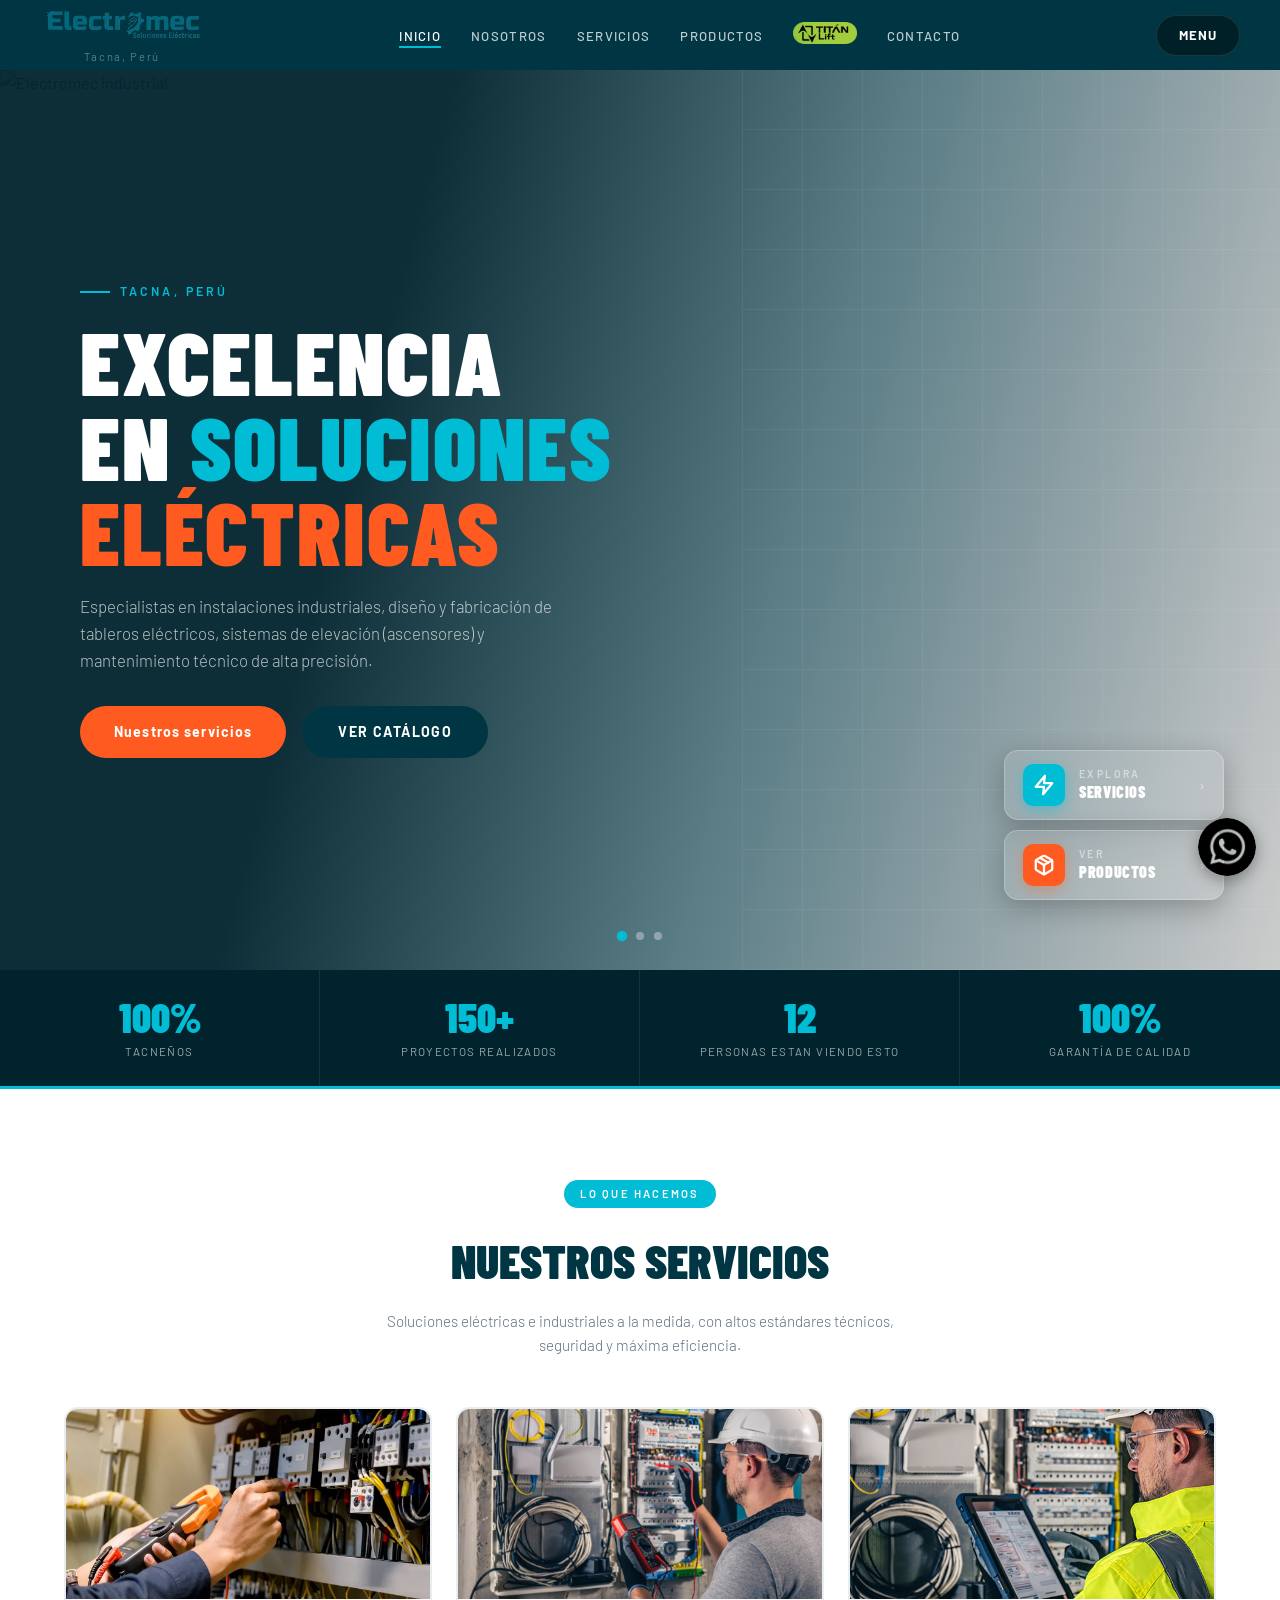
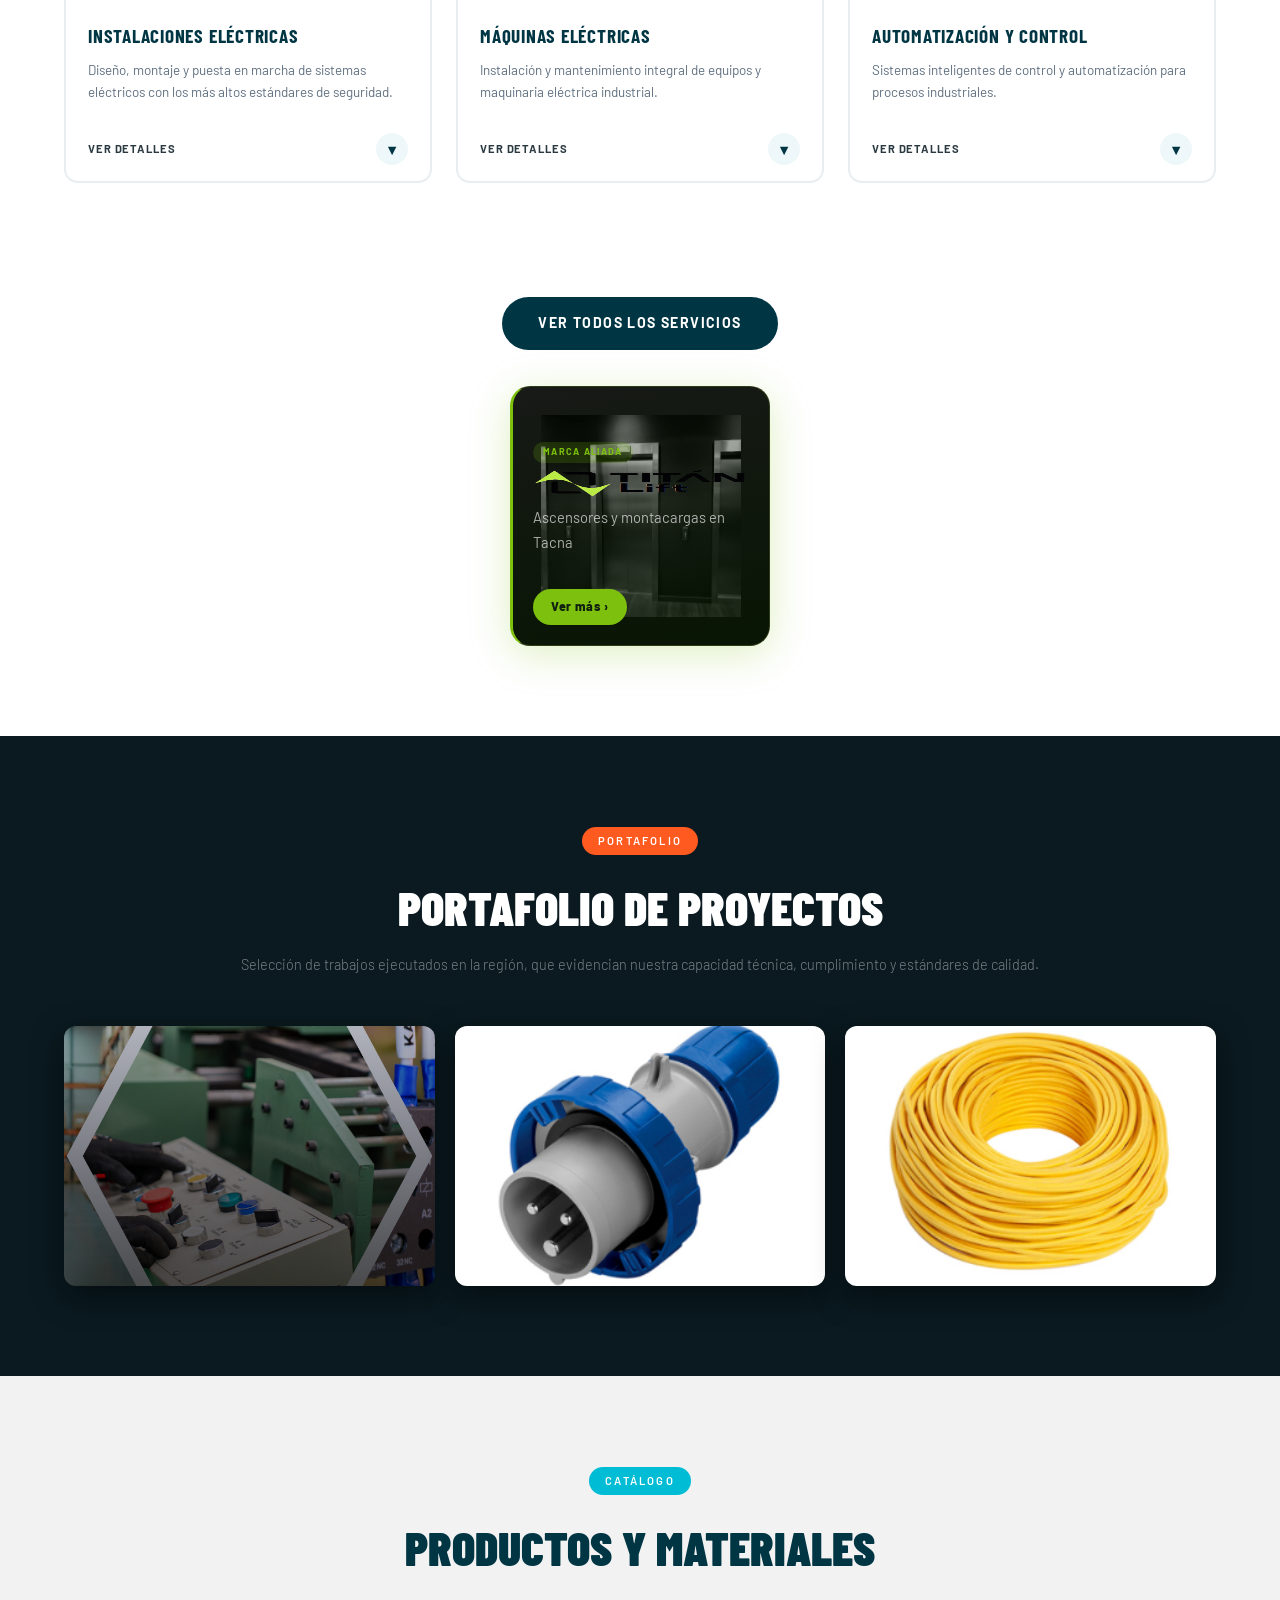
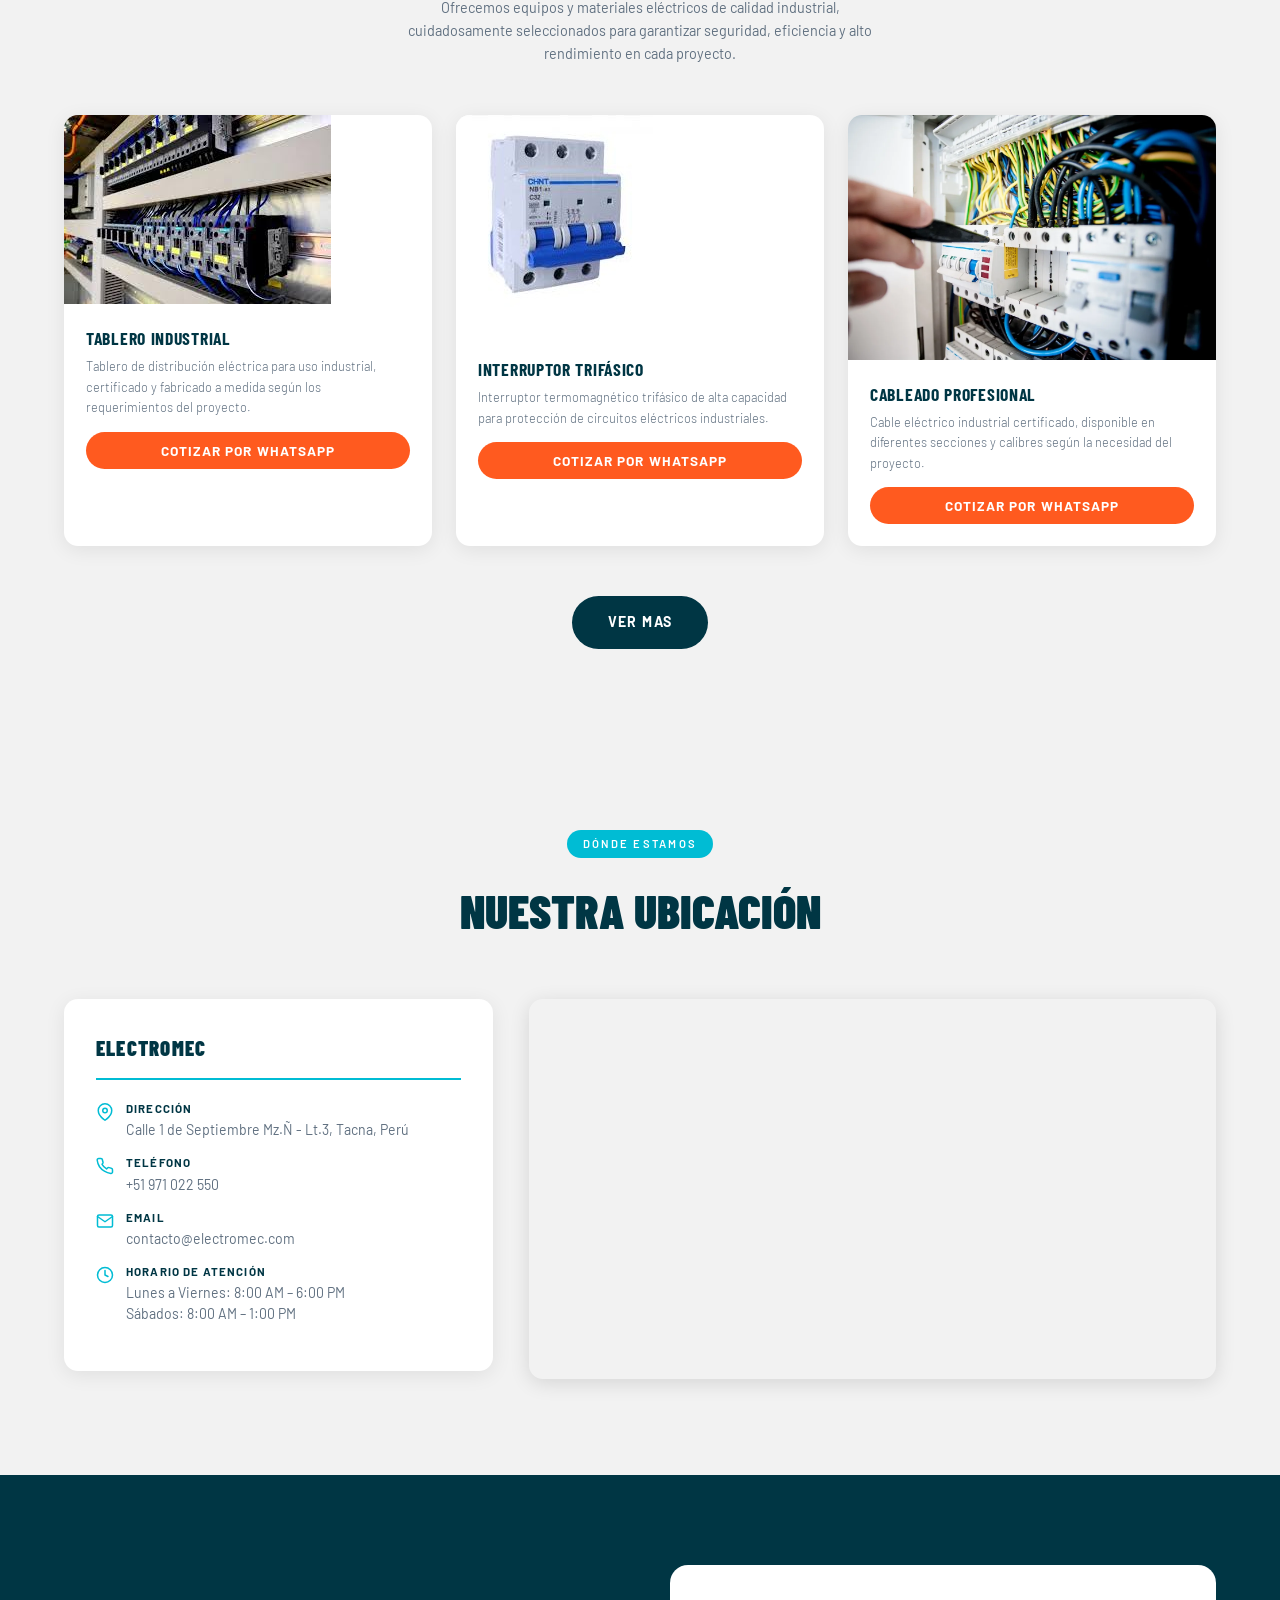
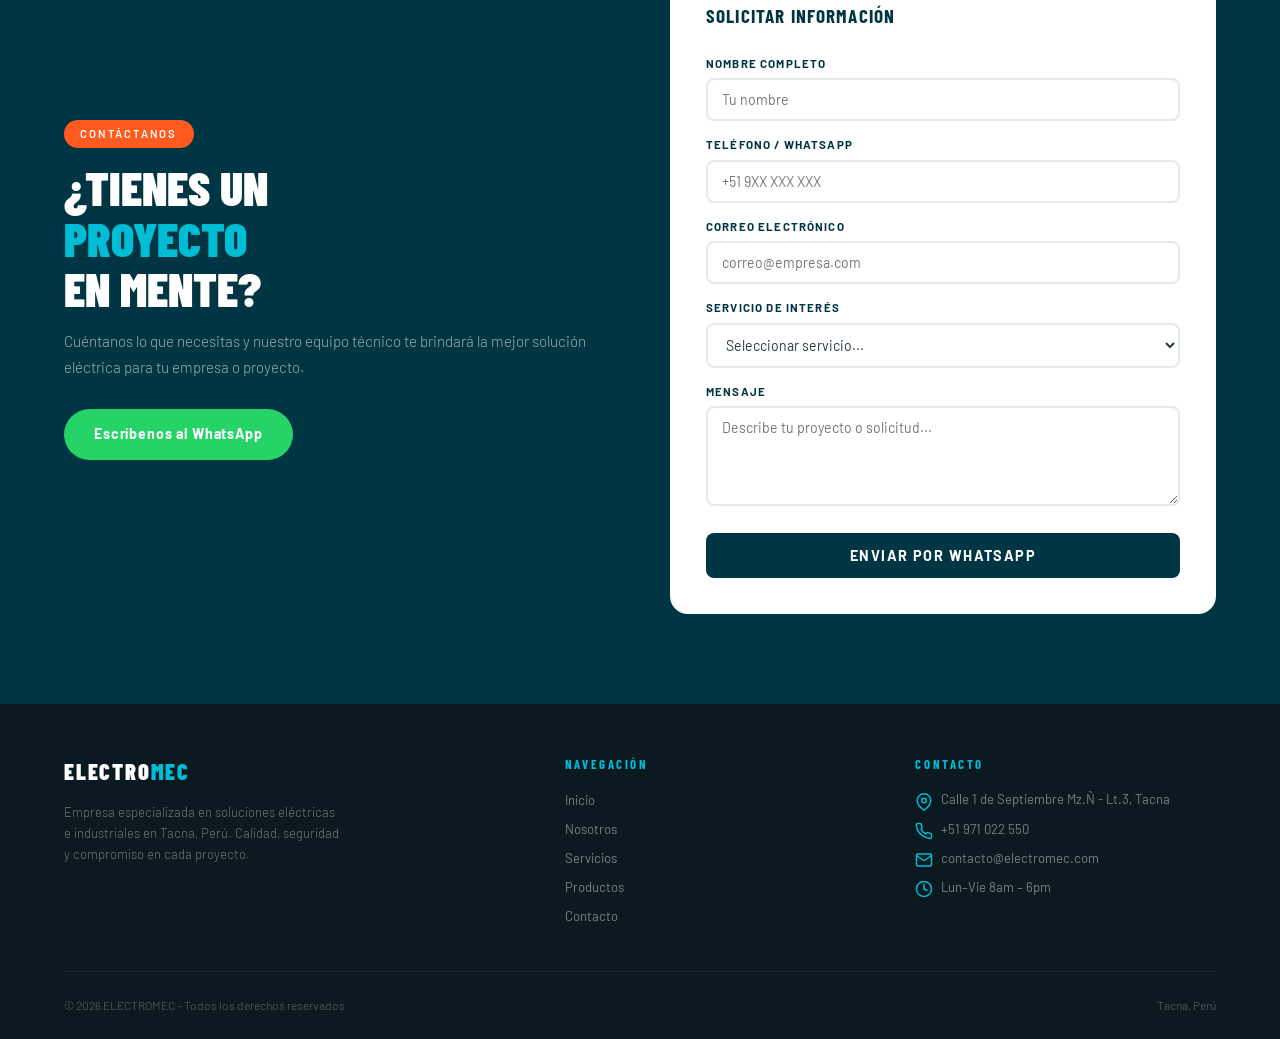
==== commit ba10c9ea: "actualizacion de la pagina" ====
--- a/index.html
+++ b/index.html
@@ -375,14 +375,61 @@
         /* HERO */
         .hero { height:100vh; position:relative; overflow:hidden; display:flex; align-items:center; }
         .hero-slider { position:absolute; inset:0; }
-        .slide { position:absolute; inset:0; opacity:0; transition:opacity 1.2s ease; }
+        .slide { position:absolute; inset:0; opacity:0; transition:opacity 1.2s ease; cursor:pointer; }
         .slide.active { opacity:1; }
-        .slide img { width:100%; height:100%; object-fit:cover; }
-        .hero-overlay { position:absolute; inset:0; background:linear-gradient(105deg, rgba(0,35,45,.95) 30%, rgba(0,54,68,.65) 60%, rgba(0,0,0,.2) 100%); }
-        .hero-deco { position:absolute; right:0; top:0; width:42%; height:100%; opacity:.06; background-image: repeating-linear-gradient(90deg, white 0,white 1px,transparent 1px,transparent 60px), repeating-linear-gradient(0deg, white 0,white 1px,transparent 1px,transparent 60px); }
+        .slide img { width:100%; height:100%; object-fit:cover; transition:transform .6s ease; }
+        .slide:hover img { transform:scale(1.03); }
+        .hero-overlay { position:absolute; inset:0; background:linear-gradient(105deg, rgba(0,35,45,.95) 30%, rgba(0,54,68,.65) 60%, rgba(0,0,0,.2) 100%); pointer-events:none; }
+        .hero-deco { position:absolute; right:0; top:0; width:42%; height:100%; opacity:.06; pointer-events:none; background-image: repeating-linear-gradient(90deg, white 0,white 1px,transparent 1px,transparent 60px), repeating-linear-gradient(0deg, white 0,white 1px,transparent 1px,transparent 60px); }
         .slide-dots { position:absolute; bottom:30px; left:50%; transform:translateX(-50%); display:flex; gap:10px; z-index:3; }
         .dot { width:8px; height:8px; border-radius:50%; background:rgba(255,255,255,.35); cursor:pointer; transition:background .3s,transform .3s; }
         .dot.active { background:var(--cyan); transform:scale(1.3); }
+
+        /* SLIDE CTA BADGE */
+        .slide-cta-badge {
+            position: absolute;
+            bottom: 90px;
+            right: 40px;
+            z-index: 4;
+            background: rgba(0, 35, 45, 0.85);
+            color: white;
+            padding: 12px 22px;
+            border-radius: 40px;
+            font-family: 'Barlow Condensed', sans-serif;
+            font-size: 1.05rem;
+            font-weight: 700;
+            letter-spacing: .06em;
+            text-transform: uppercase;
+            border: 2px solid var(--cyan);
+            display: flex;
+            align-items: center;
+            gap: 8px;
+            opacity: 0;
+            transform: translateY(12px);
+            transition: opacity .5s .4s ease, transform .5s .4s ease, background .25s;
+            cursor: pointer;
+            backdrop-filter: blur(6px);
+            pointer-events: none;
+        }
+        .slide.active .slide-cta-badge {
+            opacity: 1;
+            transform: translateY(0);
+            pointer-events: auto;
+        }
+        .slide-cta-badge:hover {
+            background: var(--cyan-d);
+            border-color: var(--cyan);
+        }
+        .slide-cta-arrow {
+            font-size: 1.3rem;
+            line-height: 1;
+            color: var(--cyan);
+            transition: transform .25s;
+        }
+        .slide-cta-badge:hover .slide-cta-arrow { transform: translateX(4px); }
+        .slide[data-href] { cursor: pointer; }
+        .slide img { transition: transform .6s ease; }
+        .slide[data-href]:hover img { transform: scale(1.02); }
         .hero-content { position:relative; z-index:2; color:white; margin-left:80px; max-width:680px; }
         .hero-eyebrow { display:flex; align-items:center; gap:10px; font-size:.78rem; letter-spacing:.25em; text-transform:uppercase; color:var(--cyan); margin-bottom:16px; font-weight:600; animation:fadeUp .8s ease both; }
         .hero-eyebrow::before { content:''; display:block; width:30px; height:2px; background:var(--cyan); }
@@ -448,35 +495,62 @@
         .servicios-ver-mas { text-align:center; margin-top:42px; }
 
         /* ── MINI TITANLIFT BANNER ── */
-        .mini-tl-banner {
-            display:flex; align-items:center; justify-content:space-between; gap:16px;
-            margin:28px auto 0; max-width:680px;
-            background:linear-gradient(120deg,#0f1f10 0%,#1a2e0a 60%,#223a0c 100%);
-            border:1px solid var(--tl-green); border-radius:16px;
-            padding:16px 22px; box-shadow:0 4px 24px rgba(125,193,14,.13);
-        }
-        .mini-tl-left { display:flex; align-items:center; gap:14px; min-width:0; }
-        .mini-tl-logo { height:36px; width:auto; flex-shrink:0; filter:brightness(1.1); }
-        .mini-tl-texto { min-width:0; }
-        .mini-tl-tag {
-            display:inline-block; font-size:.62rem; font-weight:700; letter-spacing:.12em;
-            text-transform:uppercase; color:var(--tl-green); background:rgba(125,193,14,.12);
-            border-radius:999px; padding:2px 10px; margin-bottom:4px;
-        }
-        .mini-tl-desc { font-size:.8rem; color:rgba(255,255,255,.7); margin:0; line-height:1.4; white-space:nowrap; overflow:hidden; text-overflow:ellipsis; }
-        .mini-tl-btn {
-            flex-shrink:0; display:inline-block; background:var(--tl-green); color:#0f1f10;
-            font-weight:800; font-size:.8rem; letter-spacing:.05em; padding:10px 20px;
-            border-radius:999px; text-decoration:none; white-space:nowrap;
-            transition:background .25s, transform .2s, box-shadow .25s;
-            box-shadow:0 2px 12px rgba(125,193,14,.3);
-        }
-        .mini-tl-btn:hover { background:var(--tl-green-l); transform:translateY(-2px); box-shadow:0 6px 20px rgba(125,193,14,.45); }
-        @media(max-width:560px) {
-            .mini-tl-banner { flex-direction:column; align-items:flex-start; }
-            .mini-tl-desc { white-space:normal; }
-            .mini-tl-btn { align-self:stretch; text-align:center; }
-        }
+        /* ── TITANLIFT CARD ── */
+        .tl-card {
+            position: relative;
+            width: 260px;
+            height: 260px;
+            border-radius: 20px;
+            overflow: hidden;
+            margin: 36px auto 0;
+            cursor: pointer;
+            box-shadow: 0 8px 40px rgba(125,193,14,.25);
+            transition: transform .3s, box-shadow .3s;
+            display: block;
+            text-decoration: none;
+        }
+        .tl-card:hover { transform: translateY(-6px) scale(1.02); box-shadow: 0 16px 50px rgba(125,193,14,.4); }
+        .tl-card-img {
+            width: 100%; height: 100%;
+            object-fit: cover;
+            transition: transform .5s ease;
+        }
+        .tl-card:hover .tl-card-img { transform: scale(1.07); }
+        .tl-card-overlay {
+            position: absolute; inset: 0;
+            background: linear-gradient(170deg, rgba(10,25,5,.18) 0%, rgba(5,20,0,.85) 100%);
+        }
+        .tl-card-body {
+            position: absolute; inset: 0;
+            display: flex; flex-direction: column;
+            justify-content: flex-end;
+            padding: 20px;
+        }
+        .tl-card-tag {
+            display: inline-block; font-size: .58rem; font-weight: 700;
+            letter-spacing: .14em; text-transform: uppercase;
+            color: var(--tl-green); background: rgba(125,193,14,.18);
+            border-radius: 999px; padding: 3px 10px; margin-bottom: 6px;
+            width: fit-content;
+        }
+        .tl-card-logo {
+            height: 28px; width: auto; margin-bottom: 8px;
+            filter: brightness(1.15);
+        }
+        .tl-card-desc {
+            font-size: .75rem; color: rgba(255,255,255,.75);
+            margin: 0 0 14px; line-height: 1.4;
+        }
+        .tl-card-btn {
+            display: inline-flex; align-items: center; gap: 6px;
+            background: var(--tl-green); color: #0f1f10;
+            font-weight: 800; font-size: .78rem; letter-spacing: .05em;
+            padding: 8px 18px; border-radius: 999px;
+            width: fit-content;
+            transition: background .25s;
+        }
+        .tl-card:hover .tl-card-btn { background: var(--tl-green-l); }
+        @media(max-width:560px){ .tl-card { width: 220px; height: 220px; } }
         .btn-ver-mas { display:inline-flex; align-items:center; gap:8px; background:var(--primary); color:white; padding:15px 36px; border-radius:40px; font-weight:700; font-size:.88rem; letter-spacing:.1em; text-transform:uppercase; transition:background .3s,transform .2s; }
         .btn-ver-mas:hover { background:var(--primary-l); transform:translateY(-2px); }
         .serv-home-icon{width:100%;height:180px;   /* altura igual para todas */overflow:hidden;border-radius:8px;margin-bottom:14px;}
@@ -1123,11 +1197,15 @@
 <!-- HERO -->
 <section class="hero">
     <div class="hero-slider">
-        <a href="#ubicacion">
-        <div class="slide active"><img src="img/carrusel4.jpg" alt="Electromec industrial"></div>
-        </a>
-        <div class="slide"><img src="img/carrusel2.jpg" alt="Instalaciones eléctricas" loading="lazy"></div>
-        <div class="slide"><img src="img/ascensorr.webp" alt="Tableros industriales" loading="lazy"></div>
+        <div class="slide active" data-href="#servicios" style="cursor:pointer">
+            <img src="img/carrusel4.jpg" alt="Electromec industrial">
+        </div>
+        <div class="slide" data-href="#catalogo" style="cursor:pointer" loading="lazy">
+            <img src="img/carrusel2.jpg" alt="Instalaciones eléctricas" loading="lazy">
+        </div>
+        <div class="slide" data-href="titanlift.html" style="cursor:pointer">
+            <img src="img/ascensorr.webp" alt="Tableros industriales" loading="lazy">
+        </div>
     </div>
     
     <div class="hero-overlay"></div>
@@ -1365,17 +1443,17 @@
     </div><!-- /servicios-cards-grid -->
         <div class="servicios-ver-mas anim"><a href="servicios.html" class="btn-ver-mas">Ver todos los servicios</a></div>
 
-        <!-- MINI TITANLIFT BANNER -->
-        <div class="mini-tl-banner anim">
-            <div class="mini-tl-left">
-                <img src="img/TITANLIFTS-removebg-preview.png" alt="TitanLift" class="mini-tl-logo" onerror="this.style.display='none'">
-                <div class="mini-tl-texto">
-                    <span class="mini-tl-tag">Marca aliada</span>
-                    <p class="mini-tl-desc">Ascensores y montacargas en Tacna — instalación, mantenimiento y repuestos.</p>
-                </div>
-            </div>
-            <a href="titanlift.html" class="mini-tl-btn">Ver TitanLift ›</a>
-        </div>
+        <!-- TITANLIFT CARD -->
+        <a href="#titanlift" class="tl-card anim" id="titanlift" onclick="document.getElementById('titanlift').scrollIntoView({behavior:'smooth'}); return false;">
+            <img src="img/ascensorr.webp" alt="TitanLift" class="tl-card-img" onerror="this.src='img/carrusel4.jpg'">
+            <div class="tl-card-overlay"></div>
+            <div class="tl-card-body">
+                <span class="tl-card-tag">Marca aliada</span>
+                <img src="img/TITANLIFTS-removebg-preview.png" alt="TitanLift" class="tl-card-logo" onerror="this.style.display='none'">
+                <p class="tl-card-desc">Ascensores y montacargas en Tacna</p>
+                <span class="tl-card-btn">Ver más ›</span>
+            </div>
+        </a>
 
     </div>
 </section>
@@ -1553,6 +1631,20 @@
     function siguiente() { irSlide((idx + 1) % slides.length); }
     timer = setInterval(siguiente, 5000);
 
+    /* CLICK EN SLIDE → IR A SECCIÓN */
+    slides.forEach(slide => {
+        slide.addEventListener('click', function(e) {
+            const href = this.dataset.href;
+            if (!href) return;
+            if (href.startsWith('#')) {
+                const target = document.querySelector(href);
+                if (target) target.scrollIntoView({ behavior: 'smooth', block: 'start' });
+            } else {
+                window.location.href = href;
+            }
+        });
+    });
+
     /* MENÚ */
     function abrirMenu() {
         document.getElementById('panelMenu').classList.add('activo');
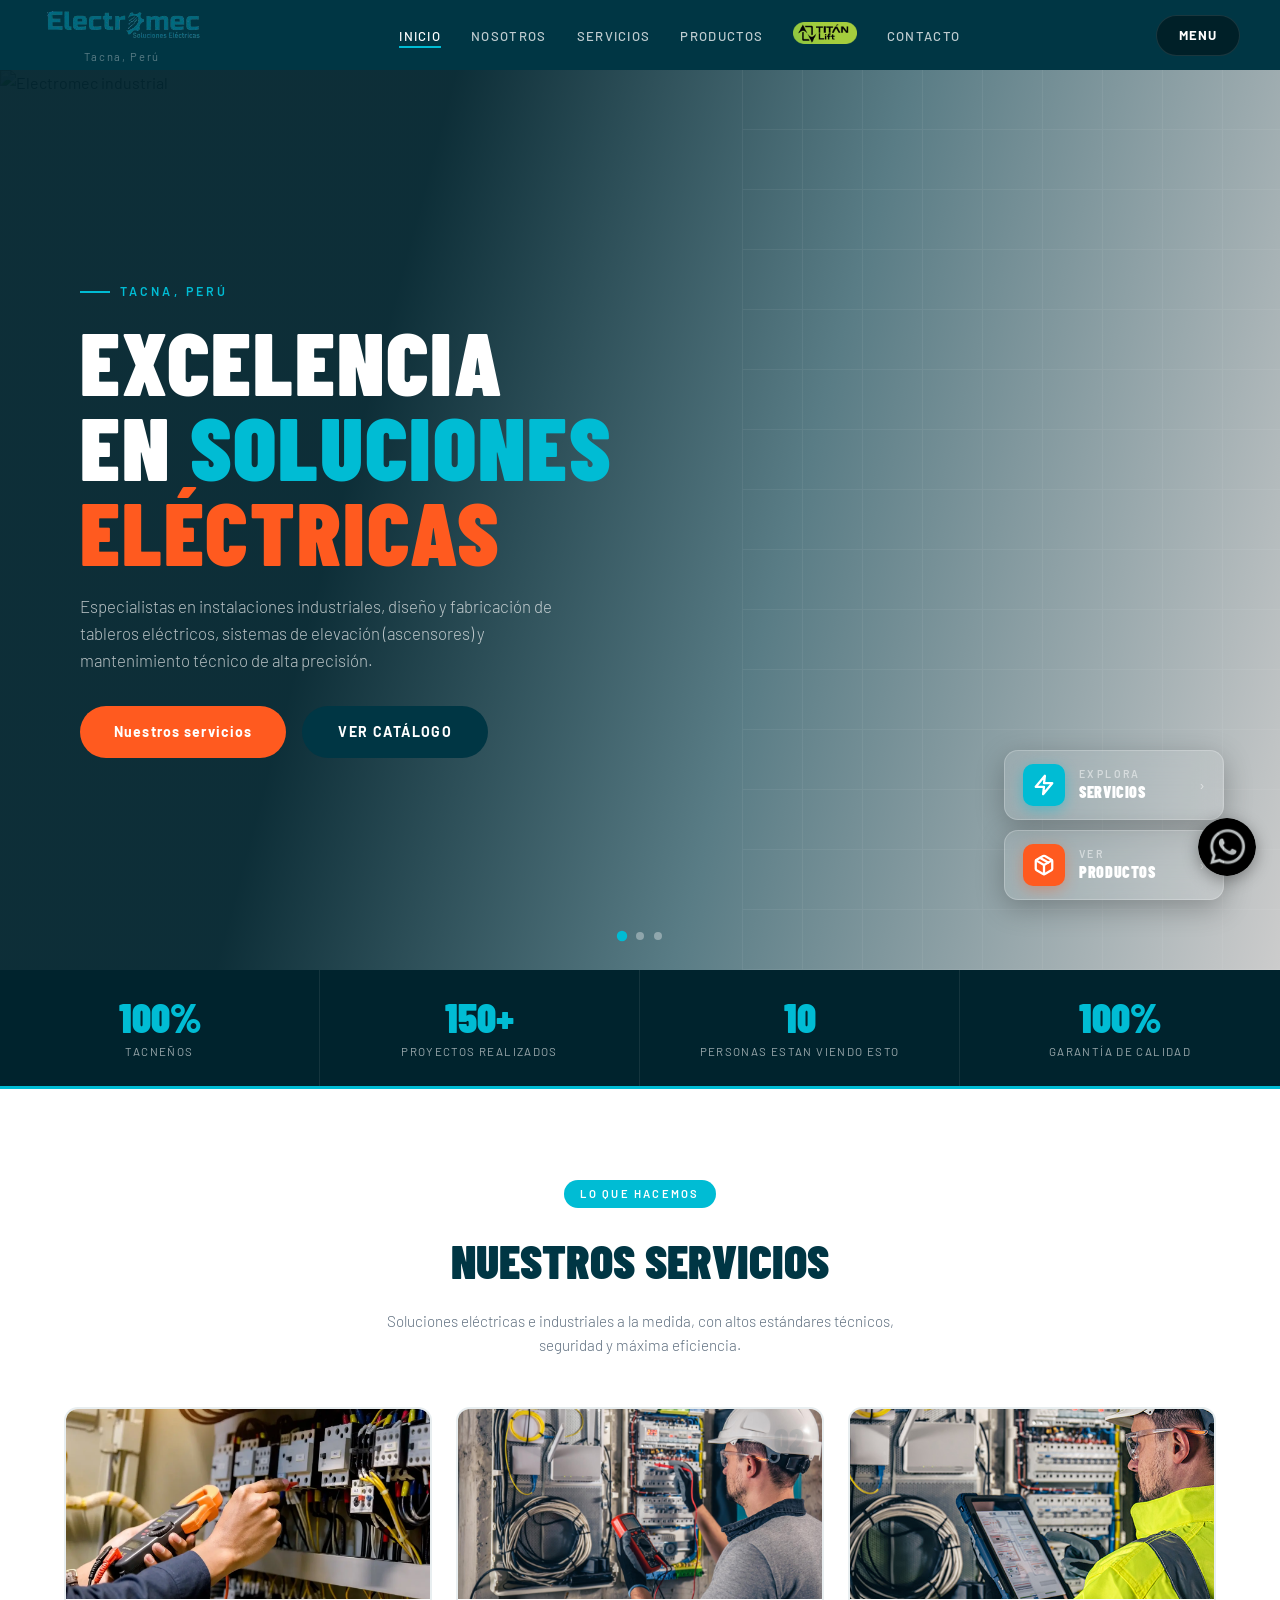
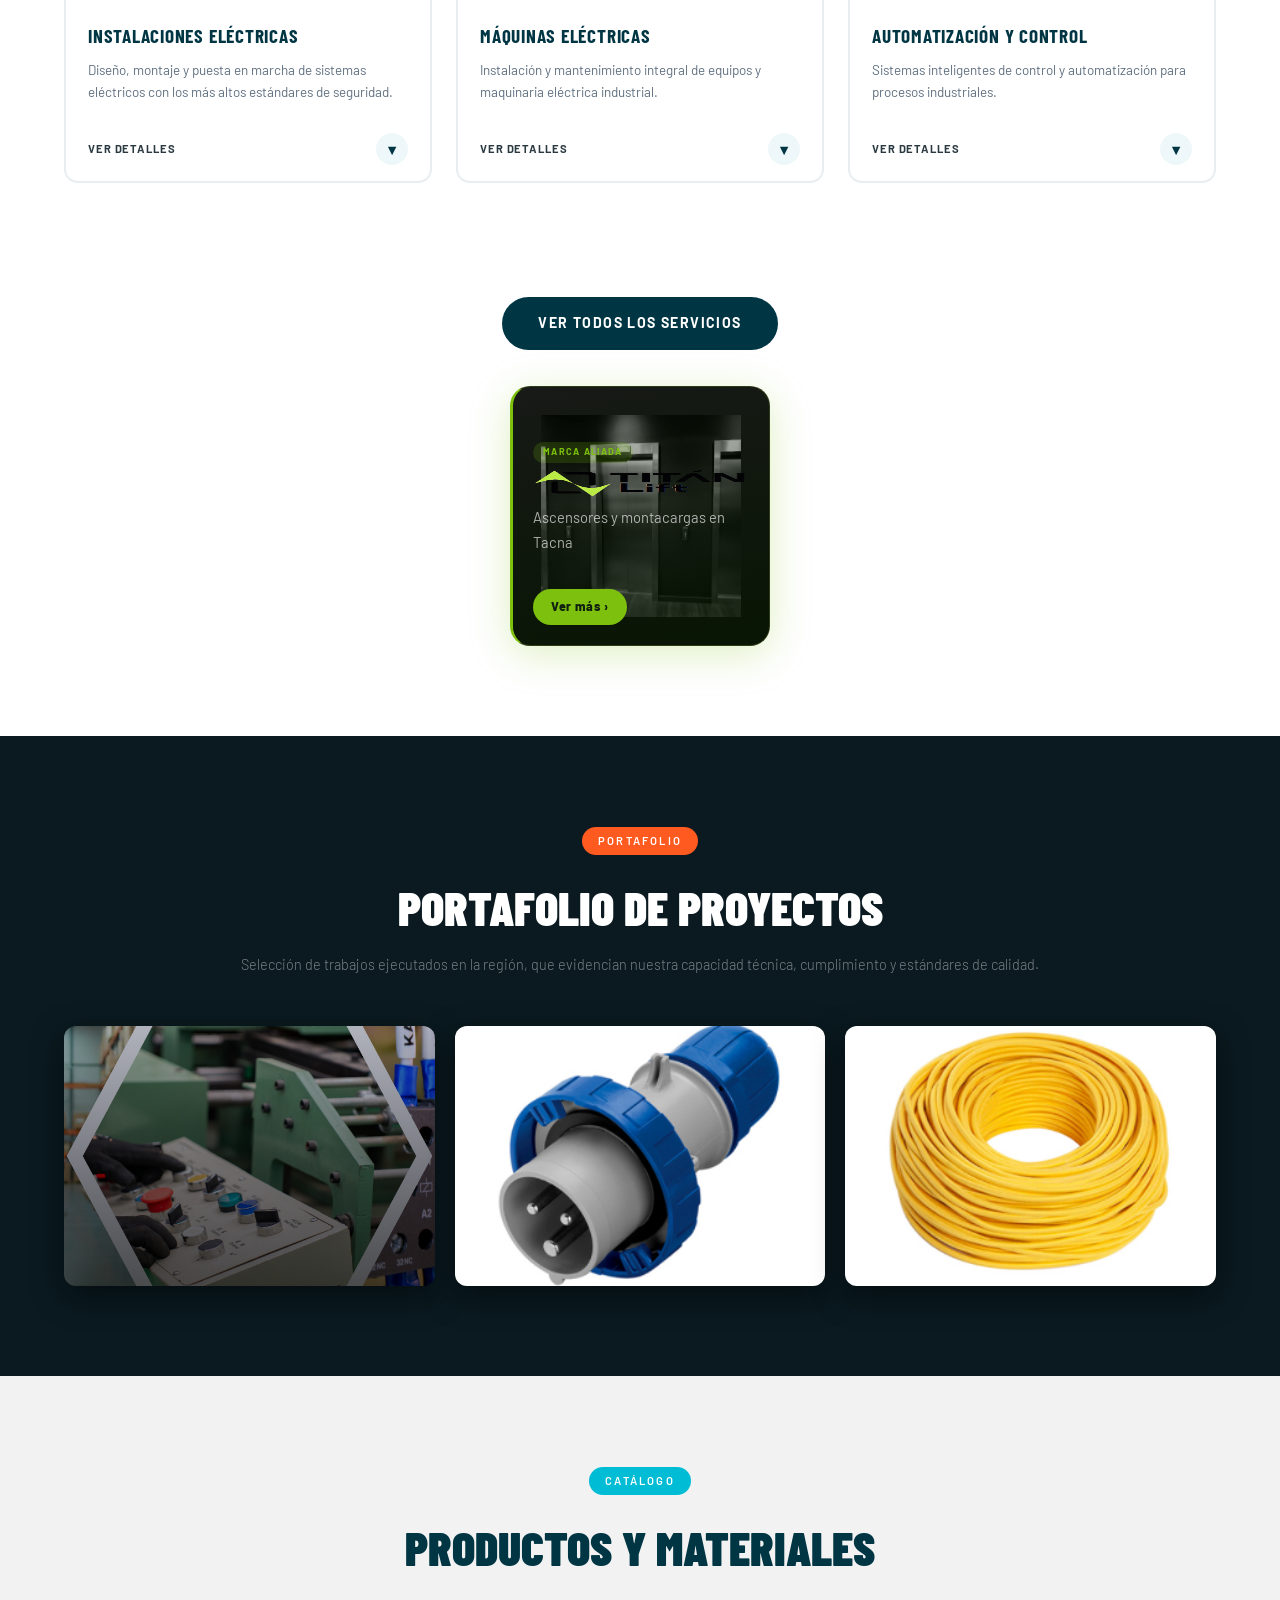
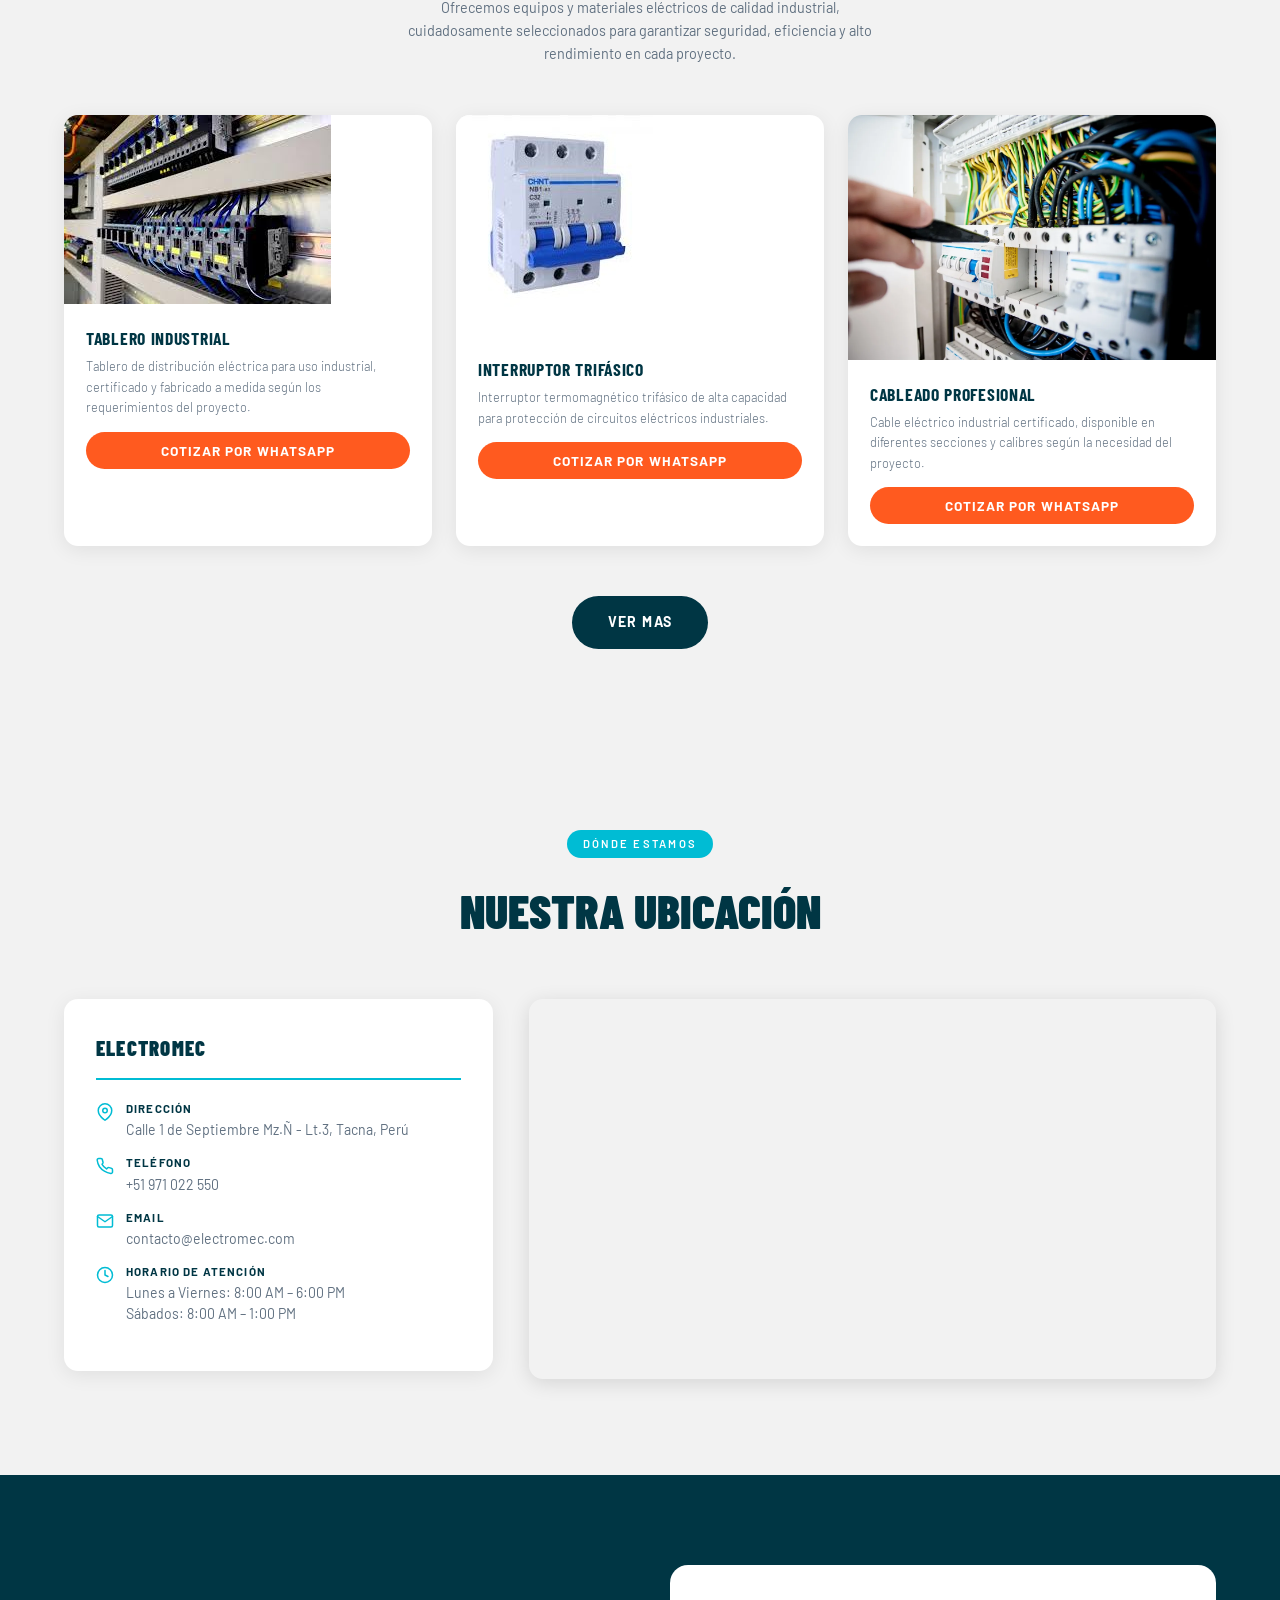
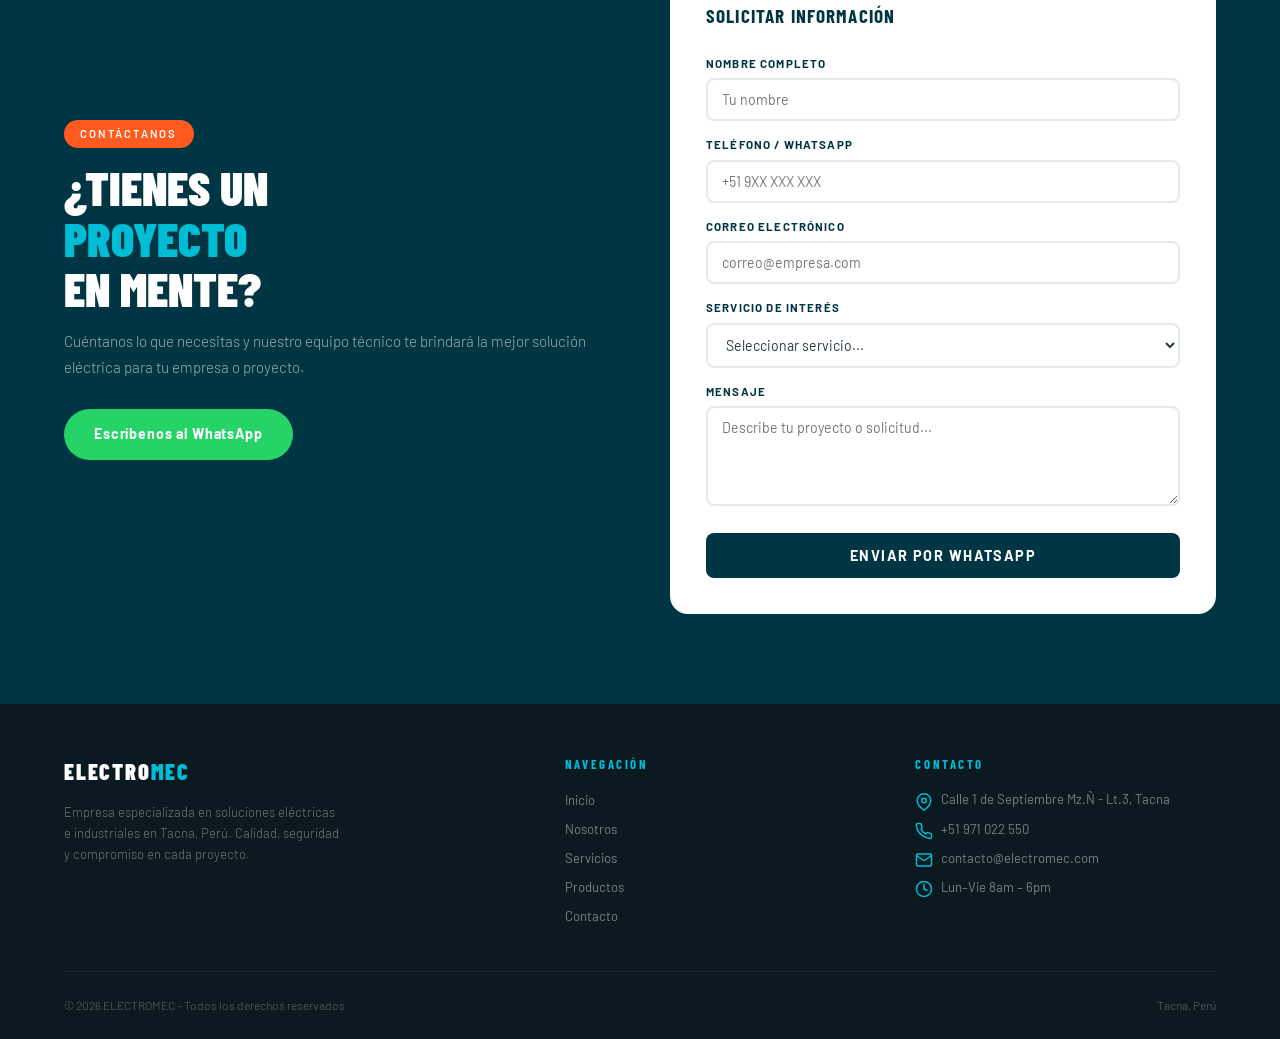
==== commit cb1bbacb: "actualizacion de la pagina" ====
--- a/index.html
+++ b/index.html
@@ -1200,10 +1200,10 @@
         <div class="slide active" data-href="#servicios" style="cursor:pointer">
             <img src="img/carrusel4.jpg" alt="Electromec industrial">
         </div>
-        <div class="slide" data-href="#catalogo" style="cursor:pointer" loading="lazy">
+        <div class="slide" data-href="#proyectos" style="cursor:pointer" loading="lazy">
             <img src="img/carrusel2.jpg" alt="Instalaciones eléctricas" loading="lazy">
         </div>
-        <div class="slide" data-href="titanlift.html" style="cursor:pointer">
+        <div class="slide" data-href="#contacto" style="cursor:pointer">
             <img src="img/ascensorr.webp" alt="Tableros industriales" loading="lazy">
         </div>
     </div>
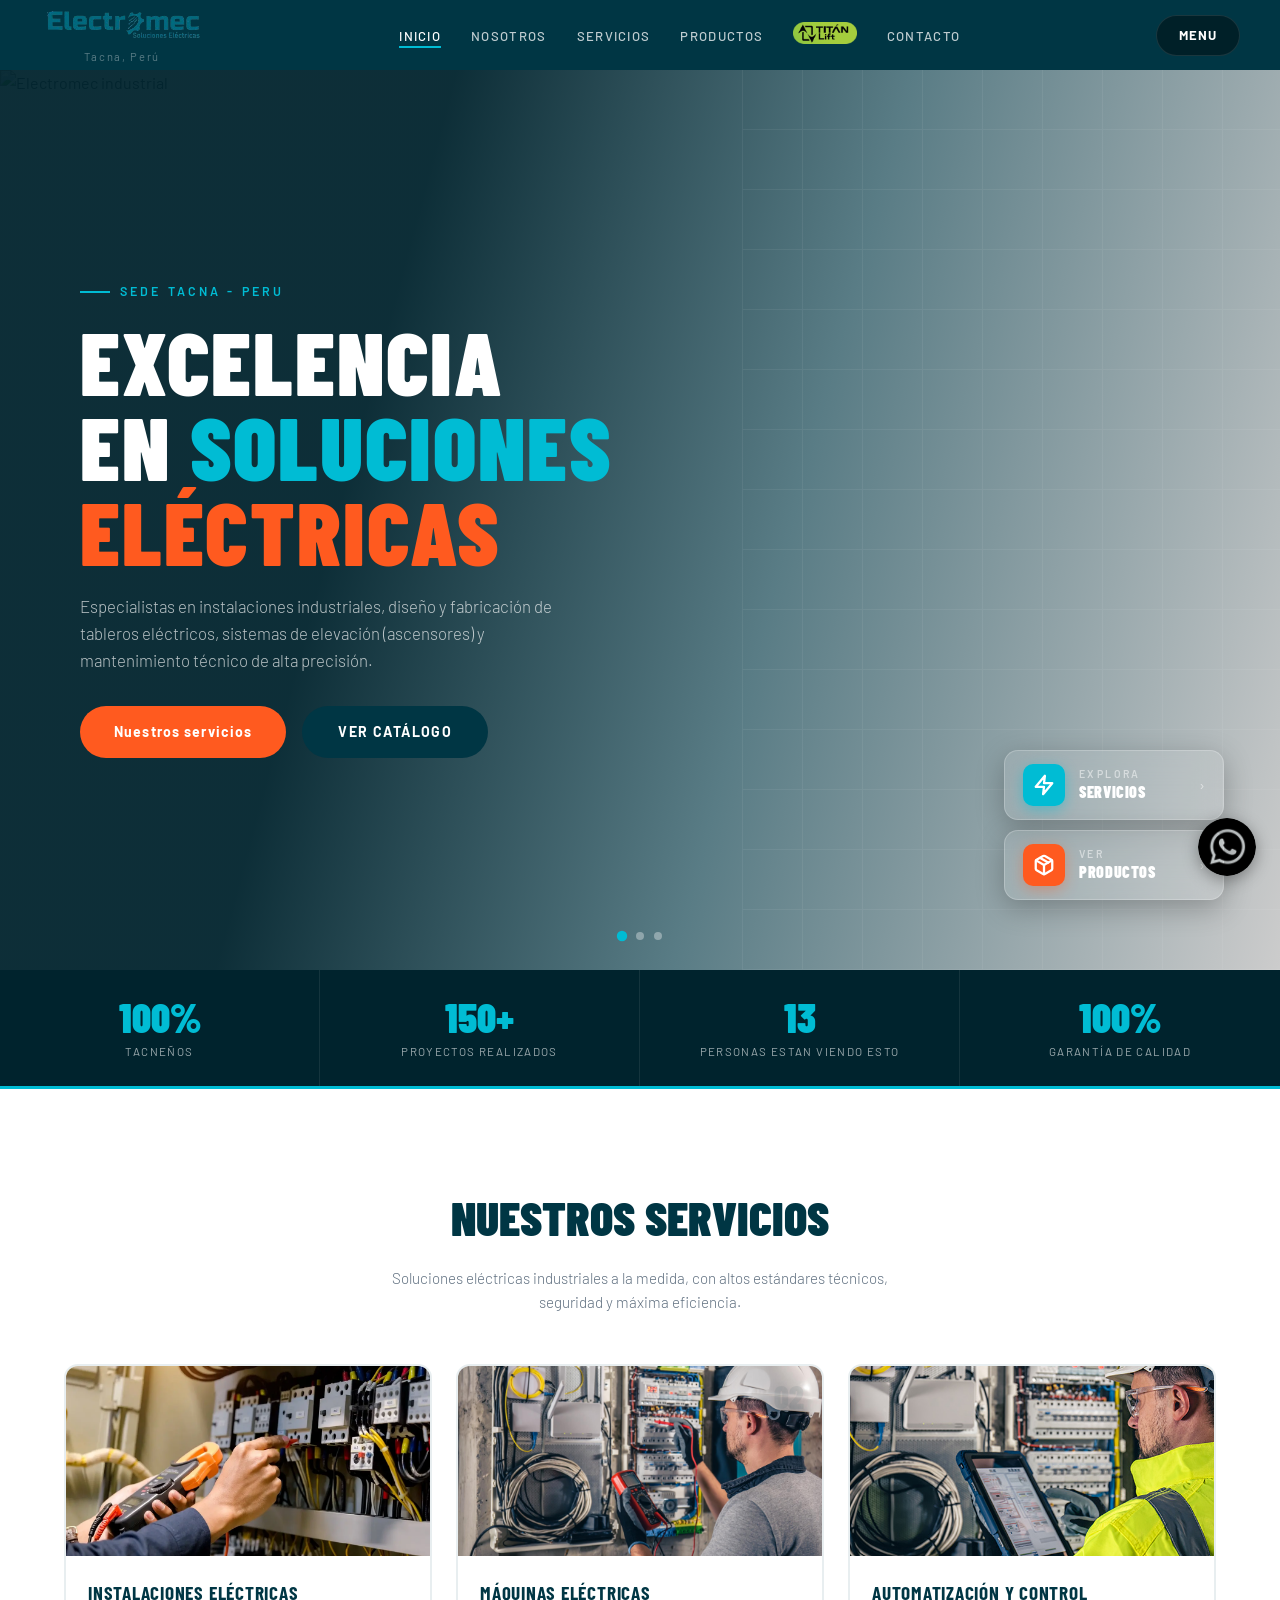
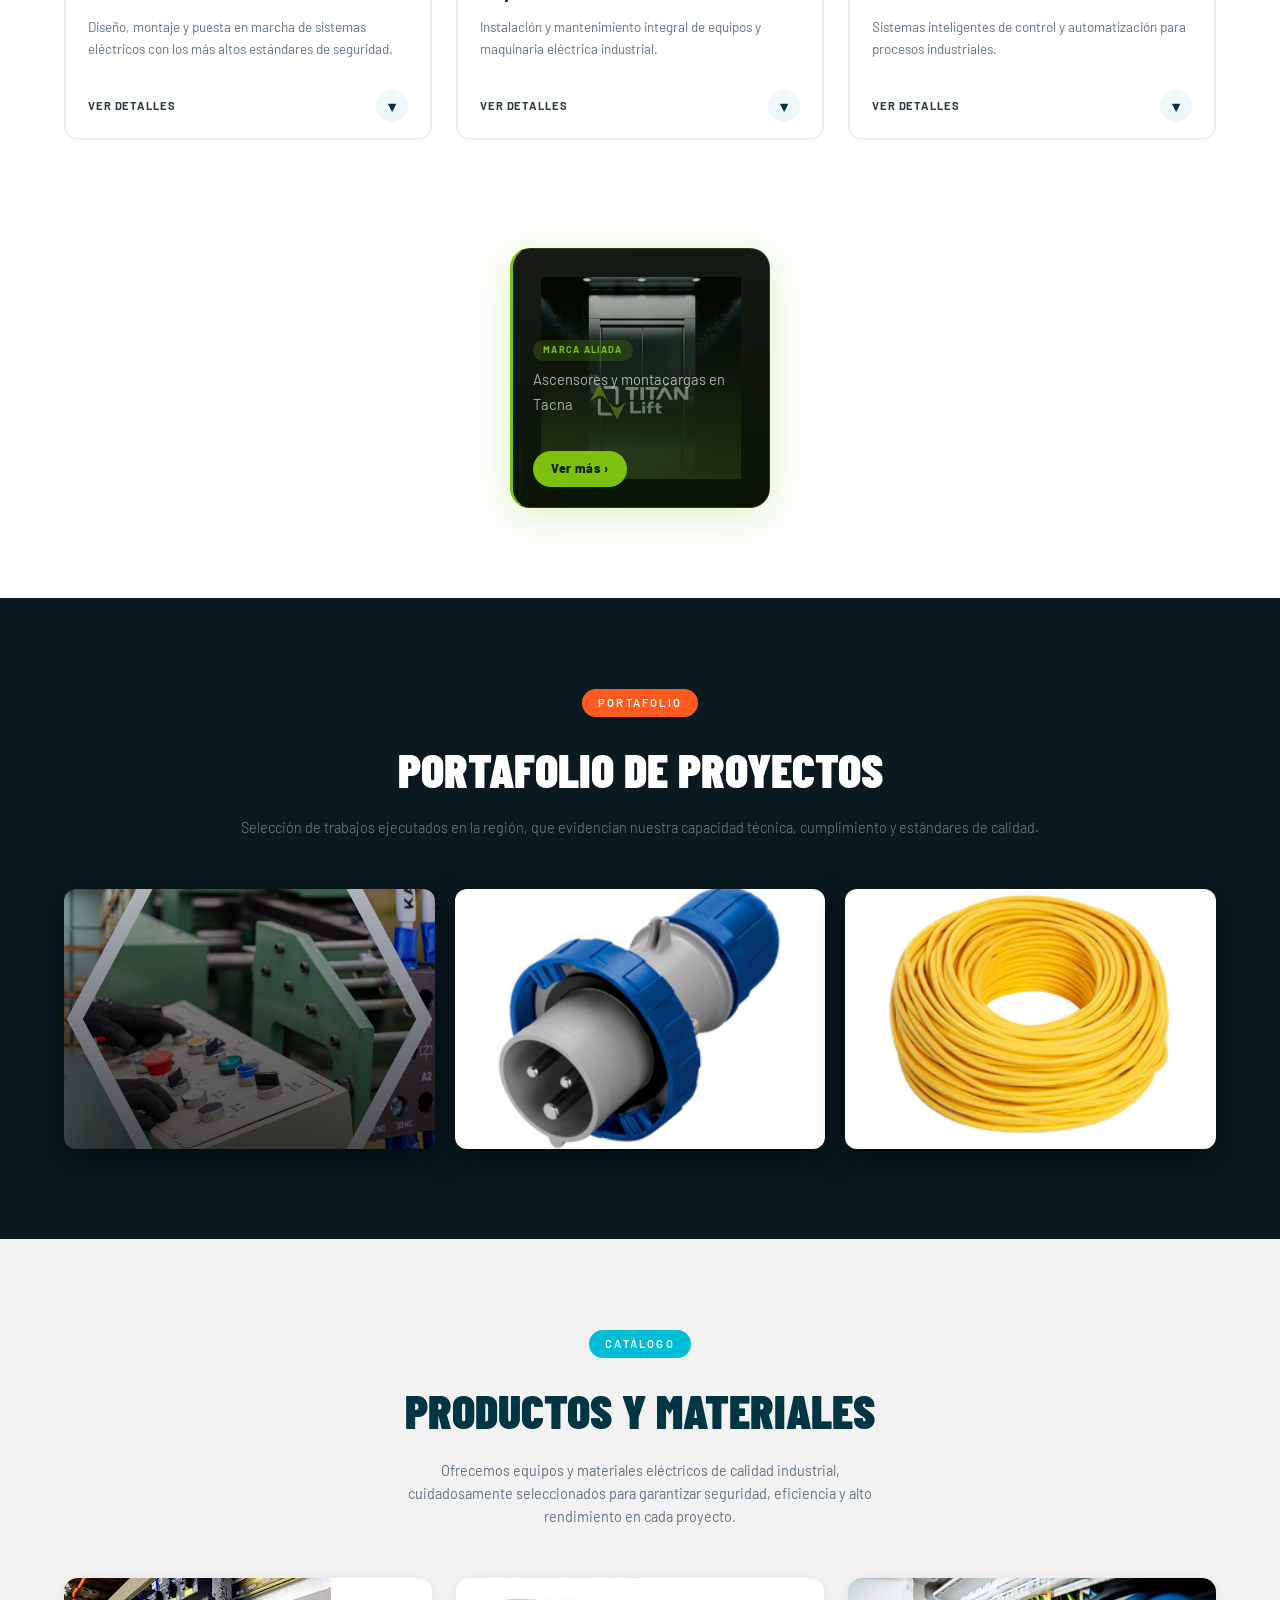
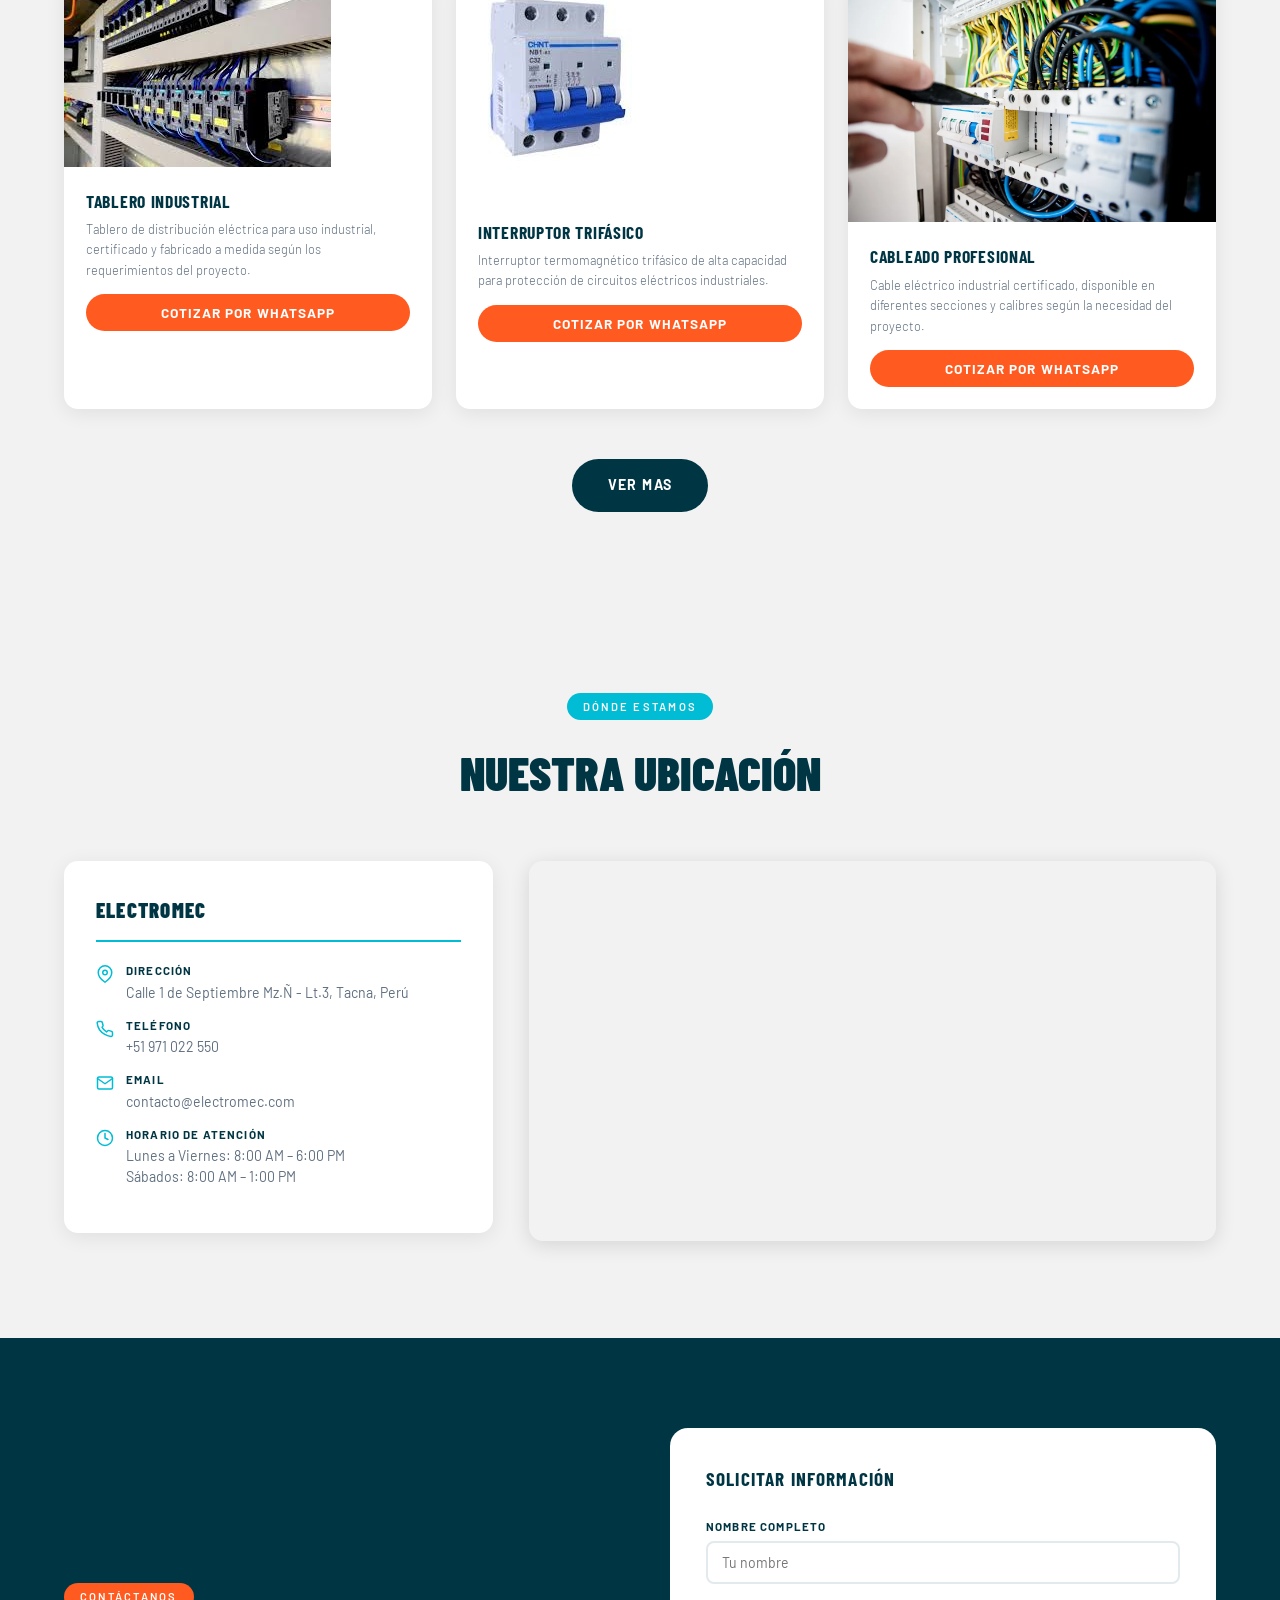
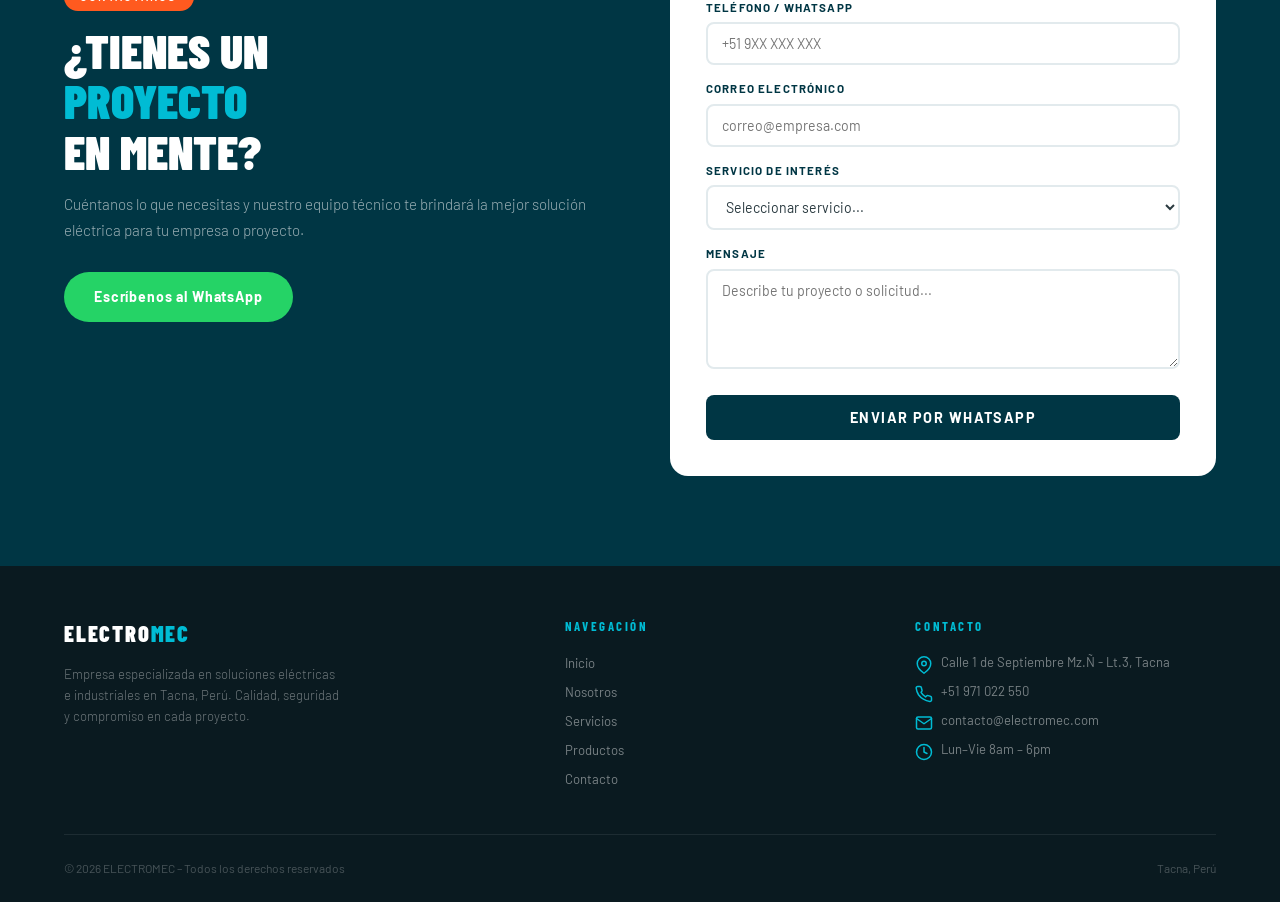
==== commit 747c198f: "se agrego correcciones aindex,servicios,titanlift" ====
--- a/index.html
+++ b/index.html
@@ -1191,42 +1191,43 @@
             </div>
         </div>
     </div>
-
 </div>
 
 <!-- HERO -->
 <section class="hero">
     <div class="hero-slider">
-        <div class="slide active" data-href="#servicios" style="cursor:pointer">
+        <div class="slide active" data-href="#ubicacion" style="cursor:pointer">
             <img src="img/carrusel4.jpg" alt="Electromec industrial">
         </div>
-        <div class="slide" data-href="#proyectos" style="cursor:pointer" loading="lazy">
+        <div class="slide" data-href="#servicios" style="cursor:pointer" loading="lazy">
             <img src="img/carrusel2.jpg" alt="Instalaciones eléctricas" loading="lazy">
         </div>
-        <div class="slide" data-href="#contacto" style="cursor:pointer">
+        <div class="slide" data-href="titanlift.html" style="cursor:pointer">
             <img src="img/ascensorr.webp" alt="Tableros industriales" loading="lazy">
         </div>
     </div>
-    
+
     <div class="hero-overlay"></div>
     <div class="hero-deco"></div>
-    <div class="hero-content">
-        <p class="hero-eyebrow">Tacna, Perú </p>
+    <!-- Capa transparente clickeable que redirige según el slide activo -->
+    <div id="slide-click-layer" style="position:absolute;inset:0;z-index:3;cursor:pointer;"></div>
+    <div class="hero-content" style="pointer-events:none;">
+        <p class="hero-eyebrow">SEDE TACNA - PERU </p>
         <h1>EXCELENCIA<br>EN <span>SOLUCIONES</span><br><span class="naranja">ELÉCTRICAS</span></h1>
         <p class="hero-sub">Especialistas en instalaciones industriales, diseño y fabricación de tableros eléctricos, sistemas de elevación (ascensores) y mantenimiento técnico de alta precisión. </p>
-        <div class="hero-buttons">
+        <div class="hero-buttons" style="pointer-events:auto;">
             <a href="servicios.html#electromec-servicios" class="btn-principal">Nuestros servicios</a>
             <a href="#catalogo" class="btn-secundario">Ver catálogo</a>
         </div>
     </div>
-    <div class="slide-dots">
+    <div class="slide-dots" style="z-index:10;">
         <div class="dot active" onclick="irSlide(0)"></div>
         <div class="dot" onclick="irSlide(1)"></div>
         <div class="dot" onclick="irSlide(2)"></div>
     </div>
 
 <!-- TARJETAS FLOTANTES -->
-    <div class="hero-floating-cards">
+    <div class="hero-floating-cards" style="z-index:10;">
         <a href="servicios.html" class="float-card">
             <div class="float-card-icon"><svg width="22" height="22" viewBox="0 0 24 24" fill="none" stroke="white" stroke-width="2.5" stroke-linecap="round" stroke-linejoin="round"><polyline points="13 2 3 14 12 14 11 22 21 10 12 10 13 2"/></svg></div>
             <div class="float-card-text">
@@ -1258,9 +1259,8 @@
 <section id="servicios" class="servicios-home">
     <div class="container">
         <div class="servicios-home-header anim">
-            <span class="section-tag">Lo que hacemos</span>
             <h2>NUESTROS SERVICIOS</h2>
-            <p>Soluciones eléctricas e industriales a la medida, con altos estándares técnicos, seguridad y máxima eficiencia.</p>
+            <p>Soluciones eléctricas industriales a la medida, con altos estándares técnicos, seguridad y máxima eficiencia.</p>
         </div>
         <!-- GRID DE TARJETAS -->
     <div class="servicios-cards-grid" id="serv-cards-grid">
@@ -1441,20 +1441,17 @@
         </div>
 
     </div><!-- /servicios-cards-grid -->
-        <div class="servicios-ver-mas anim"><a href="servicios.html" class="btn-ver-mas">Ver todos los servicios</a></div>
-
         <!-- TITANLIFT CARD -->
         <a href="#titanlift" class="tl-card anim" id="titanlift" onclick="document.getElementById('titanlift').scrollIntoView({behavior:'smooth'}); return false;">
-            <img src="img/ascensorr.webp" alt="TitanLift" class="tl-card-img" onerror="this.src='img/carrusel4.jpg'">
+            <img src="img/ascensor.png" alt="TitanLift" class="tl-card-img" onerror="this.src='img/carrusel4.jpg'">
             <div class="tl-card-overlay"></div>
             <div class="tl-card-body">
                 <span class="tl-card-tag">Marca aliada</span>
-                <img src="img/TITANLIFTS-removebg-preview.png" alt="TitanLift" class="tl-card-logo" onerror="this.style.display='none'">
+                <img src="" alt="TitanLift" class="tl-card-logo" onerror="this.style.display='none'">
                 <p class="tl-card-desc">Ascensores y montacargas en Tacna</p>
                 <span class="tl-card-btn">Ver más ›</span>
             </div>
         </a>
-
     </div>
 </section>
 
@@ -1631,10 +1628,13 @@
     function siguiente() { irSlide((idx + 1) % slides.length); }
     timer = setInterval(siguiente, 5000);
 
-    /* CLICK EN SLIDE → IR A SECCIÓN */
-    slides.forEach(slide => {
-        slide.addEventListener('click', function(e) {
-            const href = this.dataset.href;
+    /* CLICK EN SLIDE → capa transparente encima del hero */
+    const slideClickLayer = document.getElementById('slide-click-layer');
+    if (slideClickLayer) {
+        slideClickLayer.addEventListener('click', function() {
+            const activeSlide = document.querySelector('.slide.active');
+            if (!activeSlide) return;
+            const href = activeSlide.dataset.href;
             if (!href) return;
             if (href.startsWith('#')) {
                 const target = document.querySelector(href);
@@ -1643,7 +1643,7 @@
                 window.location.href = href;
             }
         });
-    });
+    }
 
     /* MENÚ */
     function abrirMenu() {
@@ -1684,7 +1684,7 @@
             } else {
                 input?.classList.remove('error');
                 if (msg) msg.classList.remove('visible');
-            }
+            }   
         }
 
         const nombre   = document.getElementById('fc-nombre').value.trim();
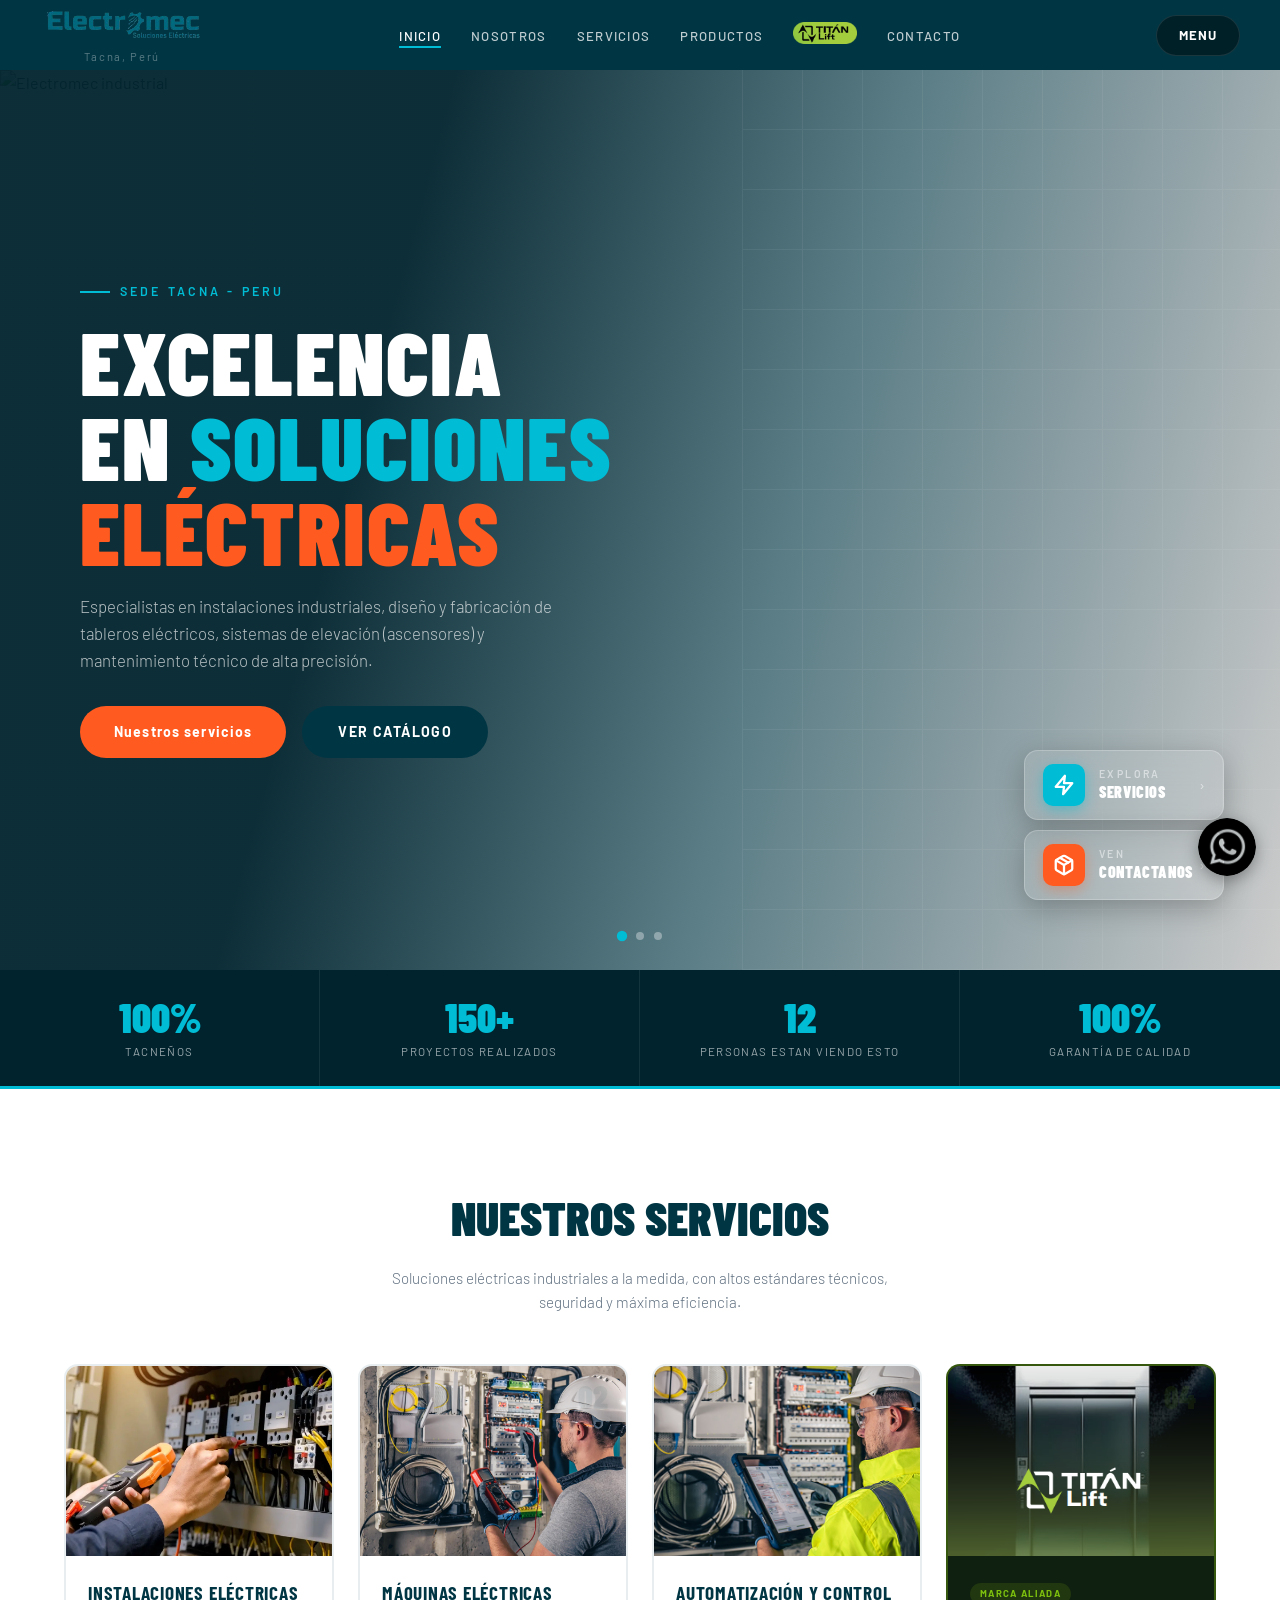
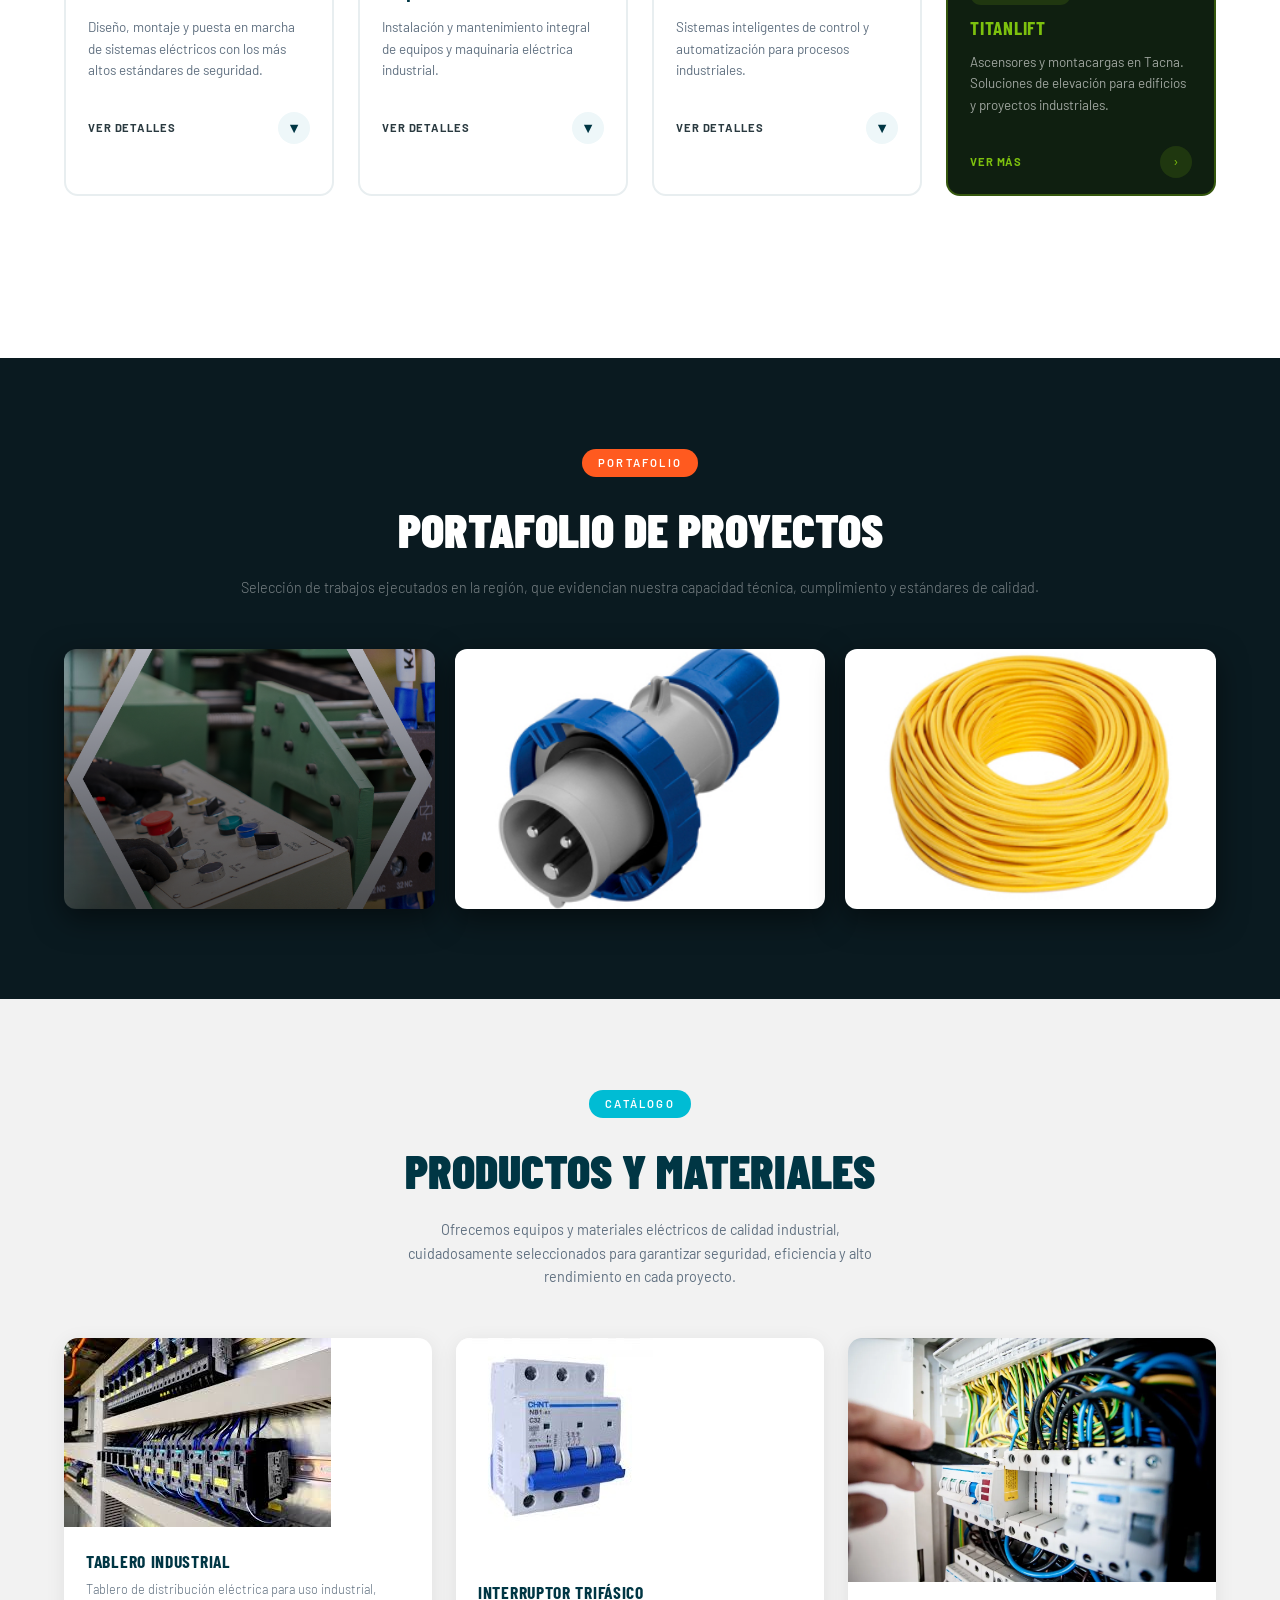
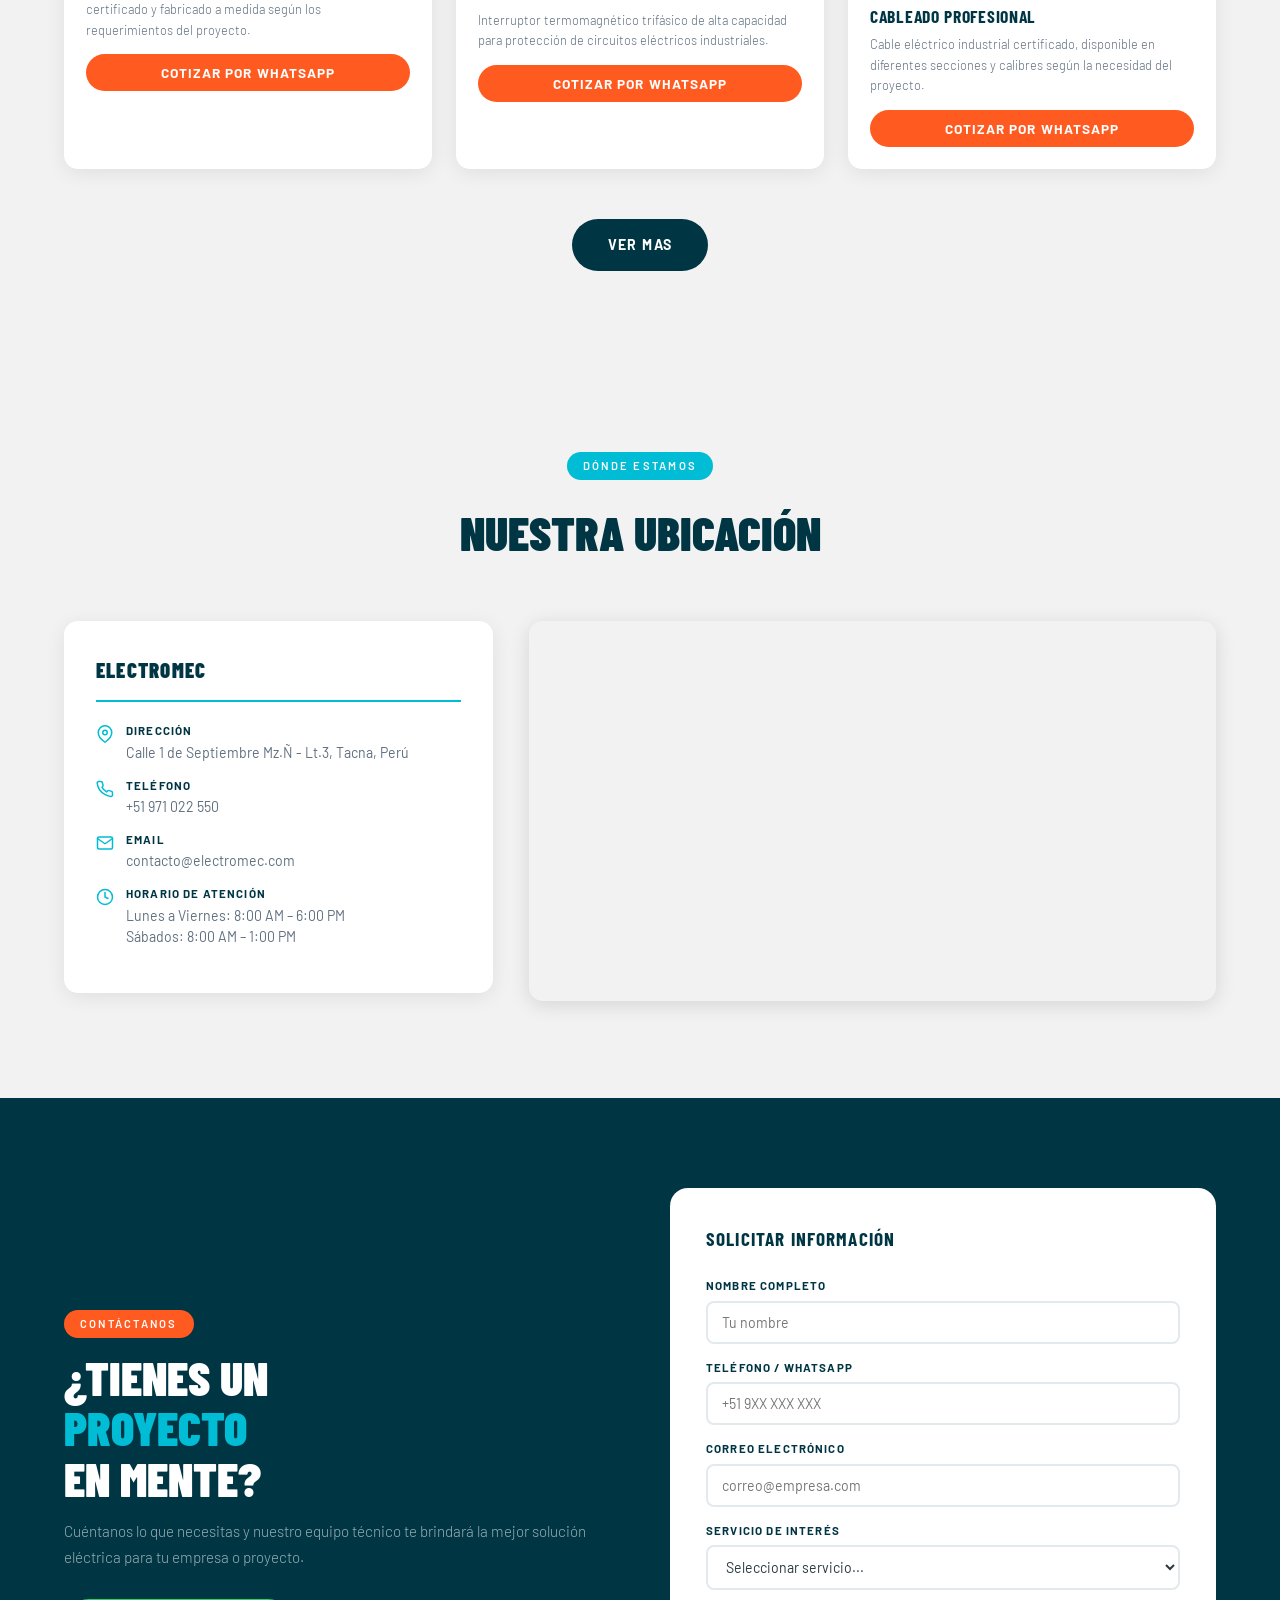
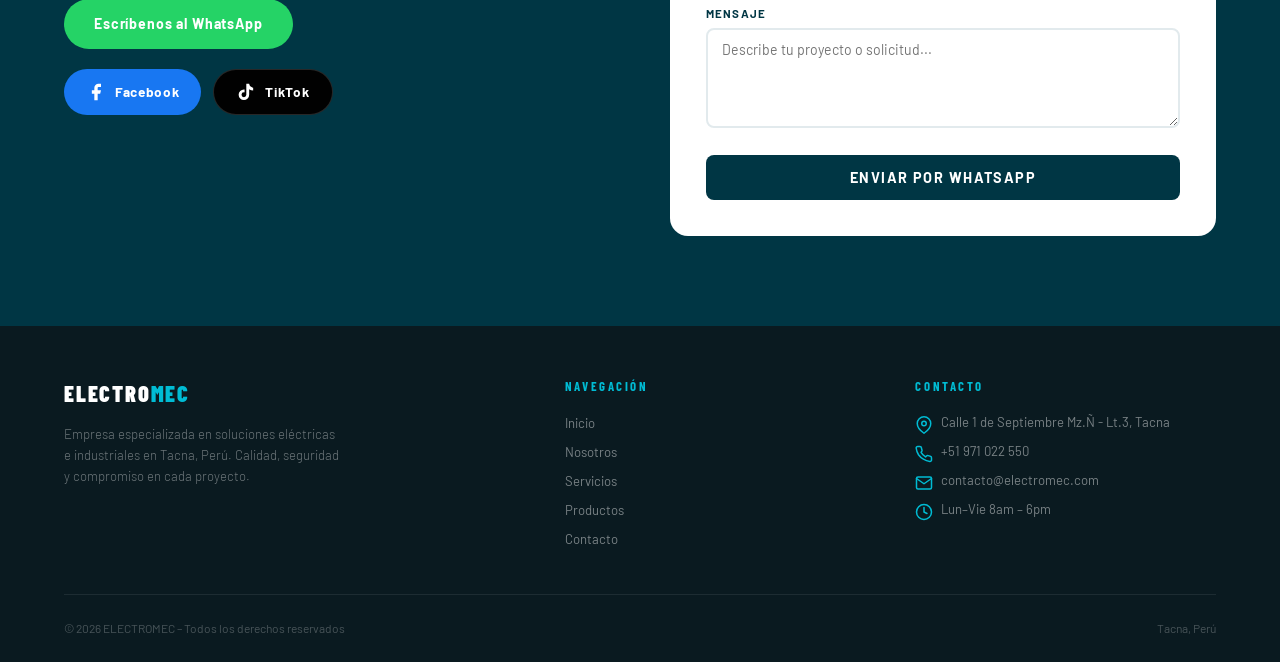
==== commit ac53af59: "correccion del index" ====
--- a/index.html
+++ b/index.html
@@ -430,7 +430,7 @@
         .slide[data-href] { cursor: pointer; }
         .slide img { transition: transform .6s ease; }
         .slide[data-href]:hover img { transform: scale(1.02); }
-        .hero-content { position:relative; z-index:2; color:white; margin-left:80px; max-width:680px; }
+        .hero-content { position:relative; z-index:4; color:white; margin-left:80px; max-width:680px; }
         .hero-eyebrow { display:flex; align-items:center; gap:10px; font-size:.78rem; letter-spacing:.25em; text-transform:uppercase; color:var(--cyan); margin-bottom:16px; font-weight:600; animation:fadeUp .8s ease both; }
         .hero-eyebrow::before { content:''; display:block; width:30px; height:2px; background:var(--cyan); }
         .hero h1 { font-family:'Barlow Condensed',sans-serif; font-size:clamp(3rem,7vw,6.5rem); font-weight:900; line-height:.95; letter-spacing:.02em; text-transform:uppercase; animation:fadeUp .8s .12s ease both; }
@@ -638,6 +638,43 @@
         .contacto-texto p { color:rgba(255,255,255,.6); font-size:.95rem; font-weight:300; line-height:1.7; margin-bottom:28px; }
         .contacto-wa { display:inline-flex; align-items:center; gap:10px; background:#25d366; color:white; padding:14px 30px; border-radius:40px; font-weight:700; font-size:.88rem; letter-spacing:.06em; transition:background .3s,transform .2s; }
         .contacto-wa:hover { background:#1db954; transform:translateY(-2px); }
+        .contacto-social {
+            display: flex;
+            gap: 12px;
+            margin-top: 20px;
+            flex-wrap: wrap;
+        }
+        .social-icon-btn {
+            display: inline-flex;
+            align-items: center;
+            gap: 9px;
+            padding: 11px 22px;
+            border-radius: 40px;
+            font-weight: 700;
+            font-size: .85rem;
+            letter-spacing: .05em;
+            transition: background .3s, transform .2s, box-shadow .3s;
+            text-decoration: none;
+        }
+        .social-icon-btn.facebook {
+            background: #1877f2;
+            color: white;
+        }
+        .social-icon-btn.facebook:hover {
+            background: #0e5fc0;
+            transform: translateY(-2px);
+            box-shadow: 0 8px 20px rgba(24,119,242,.4);
+        }
+        .social-icon-btn.tiktok {
+            background: #010101;
+            color: white;
+            border: 1px solid rgba(255,255,255,.15);
+        }
+        .social-icon-btn.tiktok:hover {
+            background: #222;
+            transform: translateY(-2px);
+            box-shadow: 0 8px 20px rgba(0,0,0,.5);
+        }
         .contacto-form { background:white; padding:36px; border-radius:18px; }
         .contacto-form h3 { font-family:'Barlow Condensed',sans-serif; font-size:1.2rem; font-weight:700; color:var(--primary); text-transform:uppercase; letter-spacing:.06em; margin-bottom:22px; }
         .form-group { margin-bottom:14px; }
@@ -679,10 +716,10 @@
         .hero-floating-cards {
             position: absolute;
             right: 56px;
-            bottom: 70px;   /* clearance sobre los dots */
+            bottom: 70px;
             z-index: 4;
             display: flex;
-            flex-direction: column;   /* columna vertical */
+            flex-direction: column;
             gap: 10px;
         }
 
@@ -696,7 +733,7 @@
             border: 1px solid rgba(255,255,255,.22);
             border-radius: 14px;
             padding: 13px 18px;
-            width: 220px;           /* ancho fijo, no se expande */
+            width: 200px;           /* ancho fijo, no se expande */
             cursor: pointer;
             text-decoration: none;
             transition: background .3s, transform .3s, border-color .3s, box-shadow .3s;
@@ -796,7 +833,7 @@
                 right: unset;
                 left: 50%;
                 transform: translateX(-50%);
-                bottom: 52px;        /* sobre los dots */
+                bottom: 52px;
                 flex-direction: row;
                 gap: 8px;
                 width: calc(100% - 32px);
@@ -830,7 +867,7 @@
         /* ══ CARDS DE SERVICIO (estilo home) CON DESPLEGABLE ══ */
         .servicios-cards-grid {
             display: grid;
-            grid-template-columns: repeat(3, 1fr);
+            grid-template-columns: repeat(4, 1fr);
             gap: 24px;
             margin-bottom: 0;
         }
@@ -1047,8 +1084,11 @@
         
         .btn-cotizar:hover { background: #e04a10; transform: translateY(-2px); }
 
+        @media (max-width: 1100px) {
+            .servicios-cards-grid { grid-template-columns: repeat(2, 1fr); }
+        }
         @media (max-width: 900px) {
-            .servicios-cards-grid { grid-template-columns: 1fr; }
+            .servicios-cards-grid { grid-template-columns: repeat(2, 1fr); }
         }
 
 
@@ -1074,6 +1114,7 @@
             .hero-buttons { flex-direction:column; gap:10px; align-items:flex-start; }
             .menu-grid { grid-template-columns:repeat(3,1fr); }
             .servicios-home-grid, .catalogo-grid, .testimonios-grid, .proyectos-grid { grid-template-columns:1fr; }
+            .servicios-cards-grid { grid-template-columns: 1fr; }
             .footer-grid { grid-template-columns:1fr; gap:28px; }
             /* Stats bar */
             .stats-bar { grid-template-columns:repeat(2,1fr); gap:0; }
@@ -1151,7 +1192,7 @@
 
     <!-- Columna izquierda: mosaico visual -->
     <div class="menu-visual">
-        <div class="menu-visual-item" onclick="location.href='servicios.html'">
+        <div class="menu-visual-item" onclick="location.href='servicio.html'">
             <img src="img/carrusel1.jpg" alt="servicios" onerror="this.src='img/carrusel2.jpg'" loading="lazy">
             <div class="menu-visual-label">Servicios</div>
             <div class="menu-visual-logo"><img src="img/logo.3.png" alt="" onerror="this.style.display='none'" loading="lazy"></div>
@@ -1183,12 +1224,7 @@
             <div class="menu-nav-contact">
                 <a href="mailto:contacto@electromec.com">contacto@electromec.com</a>
                 <a href="tel:+51971022550">+51 971 022 550</a>
-            </div>
-            <div class="menu-nav-social">
-                <a href="#" class="social-btn" aria-label="Facebook" title="Facebook">f</a>
-                <a href="#" class="social-btn" aria-label="LinkedIn" title="LinkedIn">in</a>
-                <a href="https://wa.me/51971022550" target="_blank" class="social-btn">wa</a>
-            </div>
+            </div>  
         </div>
     </div>
 </div>
@@ -1215,8 +1251,8 @@
         <p class="hero-eyebrow">SEDE TACNA - PERU </p>
         <h1>EXCELENCIA<br>EN <span>SOLUCIONES</span><br><span class="naranja">ELÉCTRICAS</span></h1>
         <p class="hero-sub">Especialistas en instalaciones industriales, diseño y fabricación de tableros eléctricos, sistemas de elevación (ascensores) y mantenimiento técnico de alta precisión. </p>
-        <div class="hero-buttons" style="pointer-events:auto;">
-            <a href="servicios.html#electromec-servicios" class="btn-principal">Nuestros servicios</a>
+        <div class="hero-buttons" style="pointer-events:auto; position:relative; z-index:10;">
+            <a href="#servicios" class="btn-principal">Nuestros servicios</a>
             <a href="#catalogo" class="btn-secundario">Ver catálogo</a>
         </div>
     </div>
@@ -1236,11 +1272,11 @@
             </div>
             <span class="float-card-arrow">&#8250;</span>
         </a>
-        <a href="catalogo.html" class="float-card">
+        <a href="#contacto" class="float-card">
             <div class="float-card-icon"><svg width="22" height="22" viewBox="0 0 24 24" fill="none" stroke="white" stroke-width="2.5" stroke-linecap="round" stroke-linejoin="round"><line x1="16.5" y1="9.4" x2="7.5" y2="4.21"/><path d="M21 16V8a2 2 0 0 0-1-1.73l-7-4a2 2 0 0 0-2 0l-7 4A2 2 0 0 0 3 8v8a2 2 0 0 0 1 1.73l7 4a2 2 0 0 0 2 0l7-4A2 2 0 0 0 21 16z"/><polyline points="3.27 6.96 12 12.01 20.73 6.96"/><line x1="12" y1="22.08" x2="12" y2="12"/></svg></div>
             <div class="float-card-text">
-                <div class="float-card-label">Ver</div>
-                <div class="float-card-title">Productos</div>
+                <div class="float-card-label">Ven</div>
+                <div class="float-card-title">Contactanos</div>
             </div>
             <span class="float-card-arrow">&#8250;</span>
         </a>
@@ -1312,6 +1348,23 @@
                 <div class="serv-card-arrow">▼</div>
             </div>
         </div>
+
+        <!-- TARJETA 4: TitanLift -->
+        <a href="titanlift.html" class="serv-card anim anim-delay-4" style="text-decoration:none; background:#0f1f10; border-color:rgba(125,193,14,.35);">
+            <span class="serv-card-num" style="color:rgba(125,193,14,.09);">04</span>
+            <div class="serv-card-img" style="background:#0f1f10;">
+                <img src="img/ascensor.png" alt="TitanLift" onerror="this.src='img/carrusel4.jpg'" loading="lazy" style="background:#0f1f10;">
+            </div>
+            <div class="serv-card-body">
+                <span style="display:inline-block;font-size:.6rem;font-weight:700;letter-spacing:.14em;text-transform:uppercase;color:var(--tl-green);background:rgba(125,193,14,.15);border-radius:999px;padding:3px 10px;margin-bottom:8px;">Marca aliada</span>
+                <h3 style="color:var(--tl-green);">TitanLift</h3>
+                <p style="color:rgba(255,255,255,.6);">Ascensores y montacargas en Tacna. Soluciones de elevación para edificios y proyectos industriales.</p>
+            </div>
+            <div class="serv-card-footer">
+                <span class="serv-card-tag" style="color:var(--tl-green);">Ver más</span>
+                <div class="serv-card-arrow" style="background:rgba(125,193,14,.15);color:var(--tl-green);">›</div>
+            </div>
+        </a>
 
         <!-- PANEL 1: Instalaciones Eléctricas -->
         <div class="serv-panel-wrap" id="panel-instalaciones">
@@ -1440,18 +1493,6 @@
             </div>
         </div>
 
-    </div><!-- /servicios-cards-grid -->
-        <!-- TITANLIFT CARD -->
-        <a href="#titanlift" class="tl-card anim" id="titanlift" onclick="document.getElementById('titanlift').scrollIntoView({behavior:'smooth'}); return false;">
-            <img src="img/ascensor.png" alt="TitanLift" class="tl-card-img" onerror="this.src='img/carrusel4.jpg'">
-            <div class="tl-card-overlay"></div>
-            <div class="tl-card-body">
-                <span class="tl-card-tag">Marca aliada</span>
-                <img src="" alt="TitanLift" class="tl-card-logo" onerror="this.style.display='none'">
-                <p class="tl-card-desc">Ascensores y montacargas en Tacna</p>
-                <span class="tl-card-btn">Ver más ›</span>
-            </div>
-        </a>
     </div>
 </section>
 
@@ -1549,6 +1590,18 @@
                 <h2>¿TIENES UN<br><span>PROYECTO</span><br>EN MENTE?</h2>
                 <p>Cuéntanos lo que necesitas y nuestro equipo técnico te brindará la mejor solución eléctrica para tu empresa o proyecto.</p>
                 <a href="https://wa.me/51971022550?text=Hola,%20quiero%20información%20sobre%20sus%20servicios" target="_blank" class="contacto-wa">Escríbenos al WhatsApp</a>
+                
+                <div class="contacto-social">
+                    <a href="https://facebook.com" target="_blank" class="social-icon-btn facebook" aria-label="Facebook">
+                        <svg width="20" height="20" viewBox="0 0 24 24" fill="currentColor"><path d="M18 2h-3a5 5 0 0 0-5 5v3H7v4h3v8h4v-8h3l1-4h-4V7a1 1 0 0 1 1-1h3z"/></svg>
+                        <span>Facebook</span>
+                    </a>
+                    <a href="https://tiktok.com" target="_blank" class="social-icon-btn tiktok" aria-label="TikTok">
+                        <svg width="20" height="20" viewBox="0 0 24 24" fill="currentColor"><path d="M19.59 6.69a4.83 4.83 0 0 1-3.77-4.25V2h-3.45v13.67a2.89 2.89 0 0 1-2.88 2.5 2.89 2.89 0 0 1-2.89-2.89 2.89 2.89 0 0 1 2.89-2.89c.28 0 .54.04.79.1V9.01a6.33 6.33 0 0 0-.79-.05 6.34 6.34 0 0 0-6.34 6.34 6.34 6.34 0 0 0 6.34 6.34 6.34 6.34 0 0 0 6.33-6.34V8.69a8.18 8.18 0 0 0 4.78 1.52V6.76a4.85 4.85 0 0 1-1.01-.07z"/></svg>
+                        <span>TikTok</span>
+                    </a>
+                </div>
+
             </div>
             <div class="contacto-form anim anim-delay-2">
                 <h3>Solicitar información</h3>
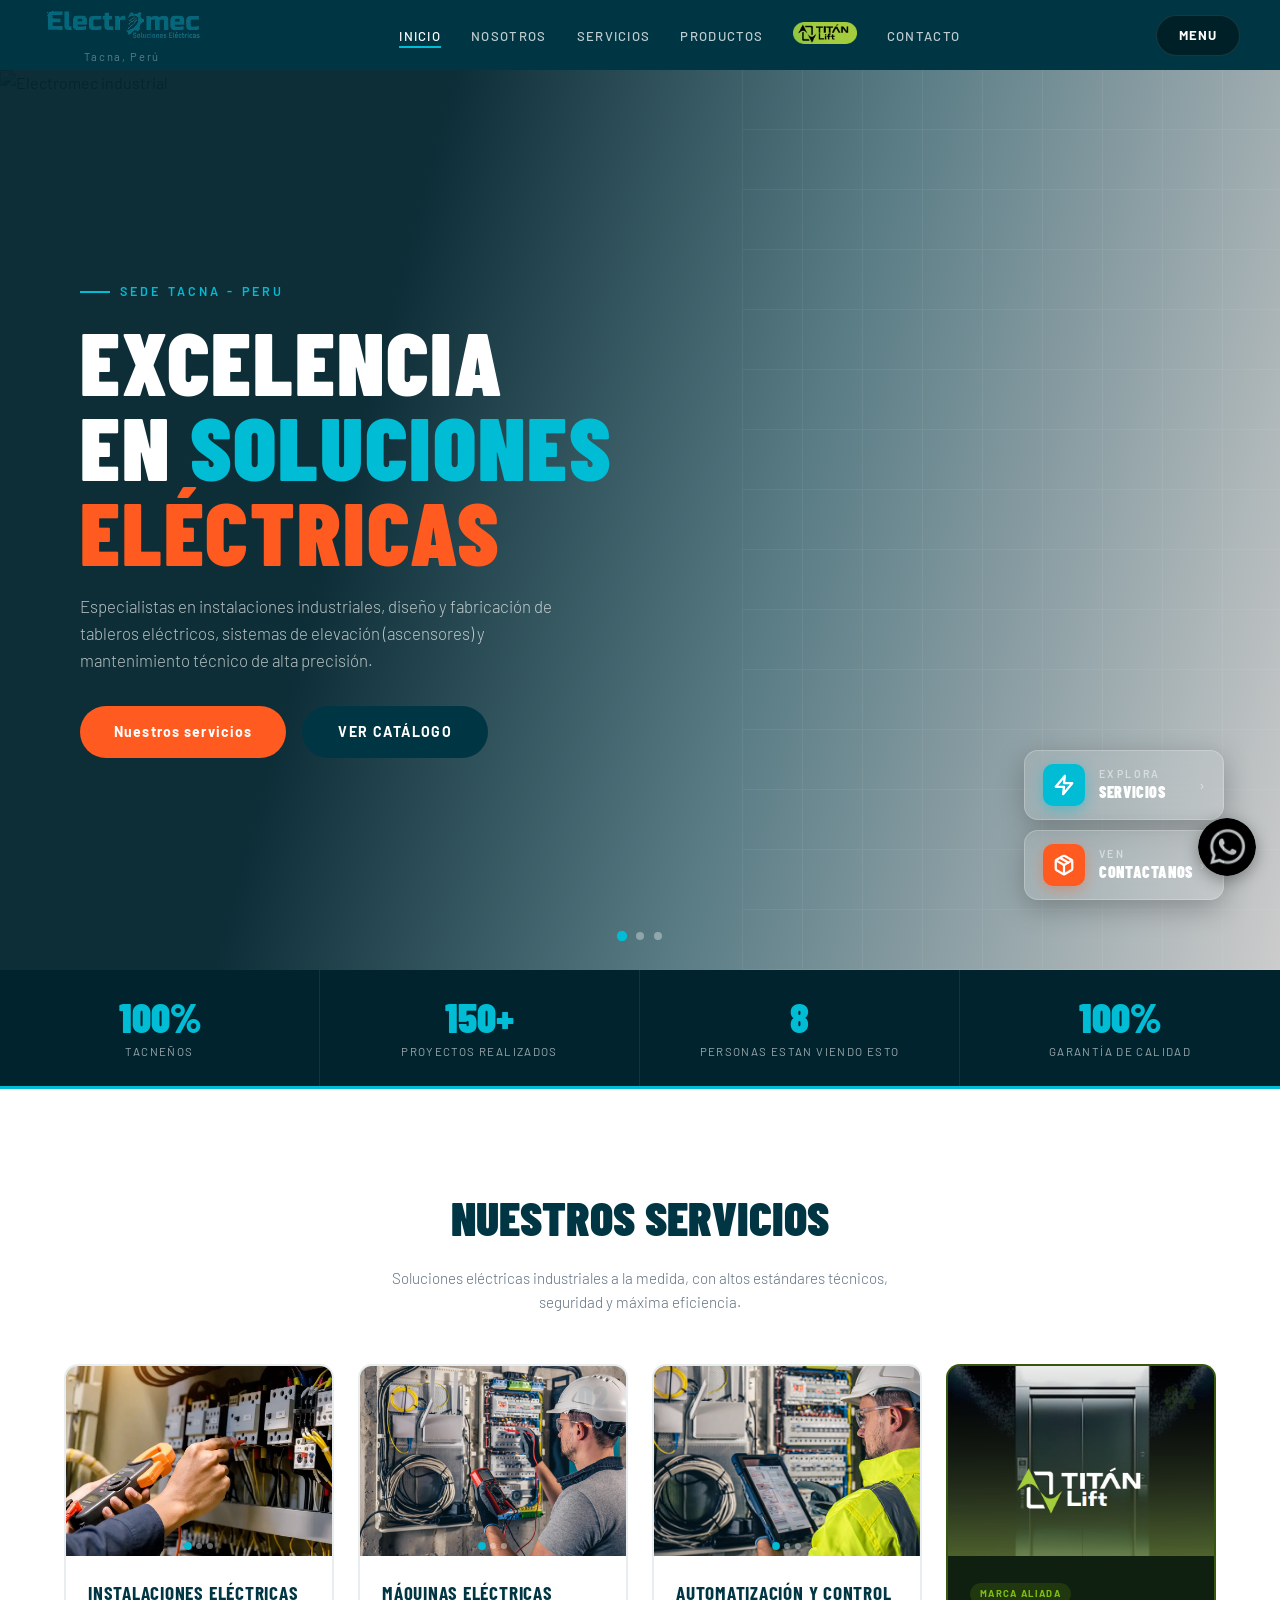
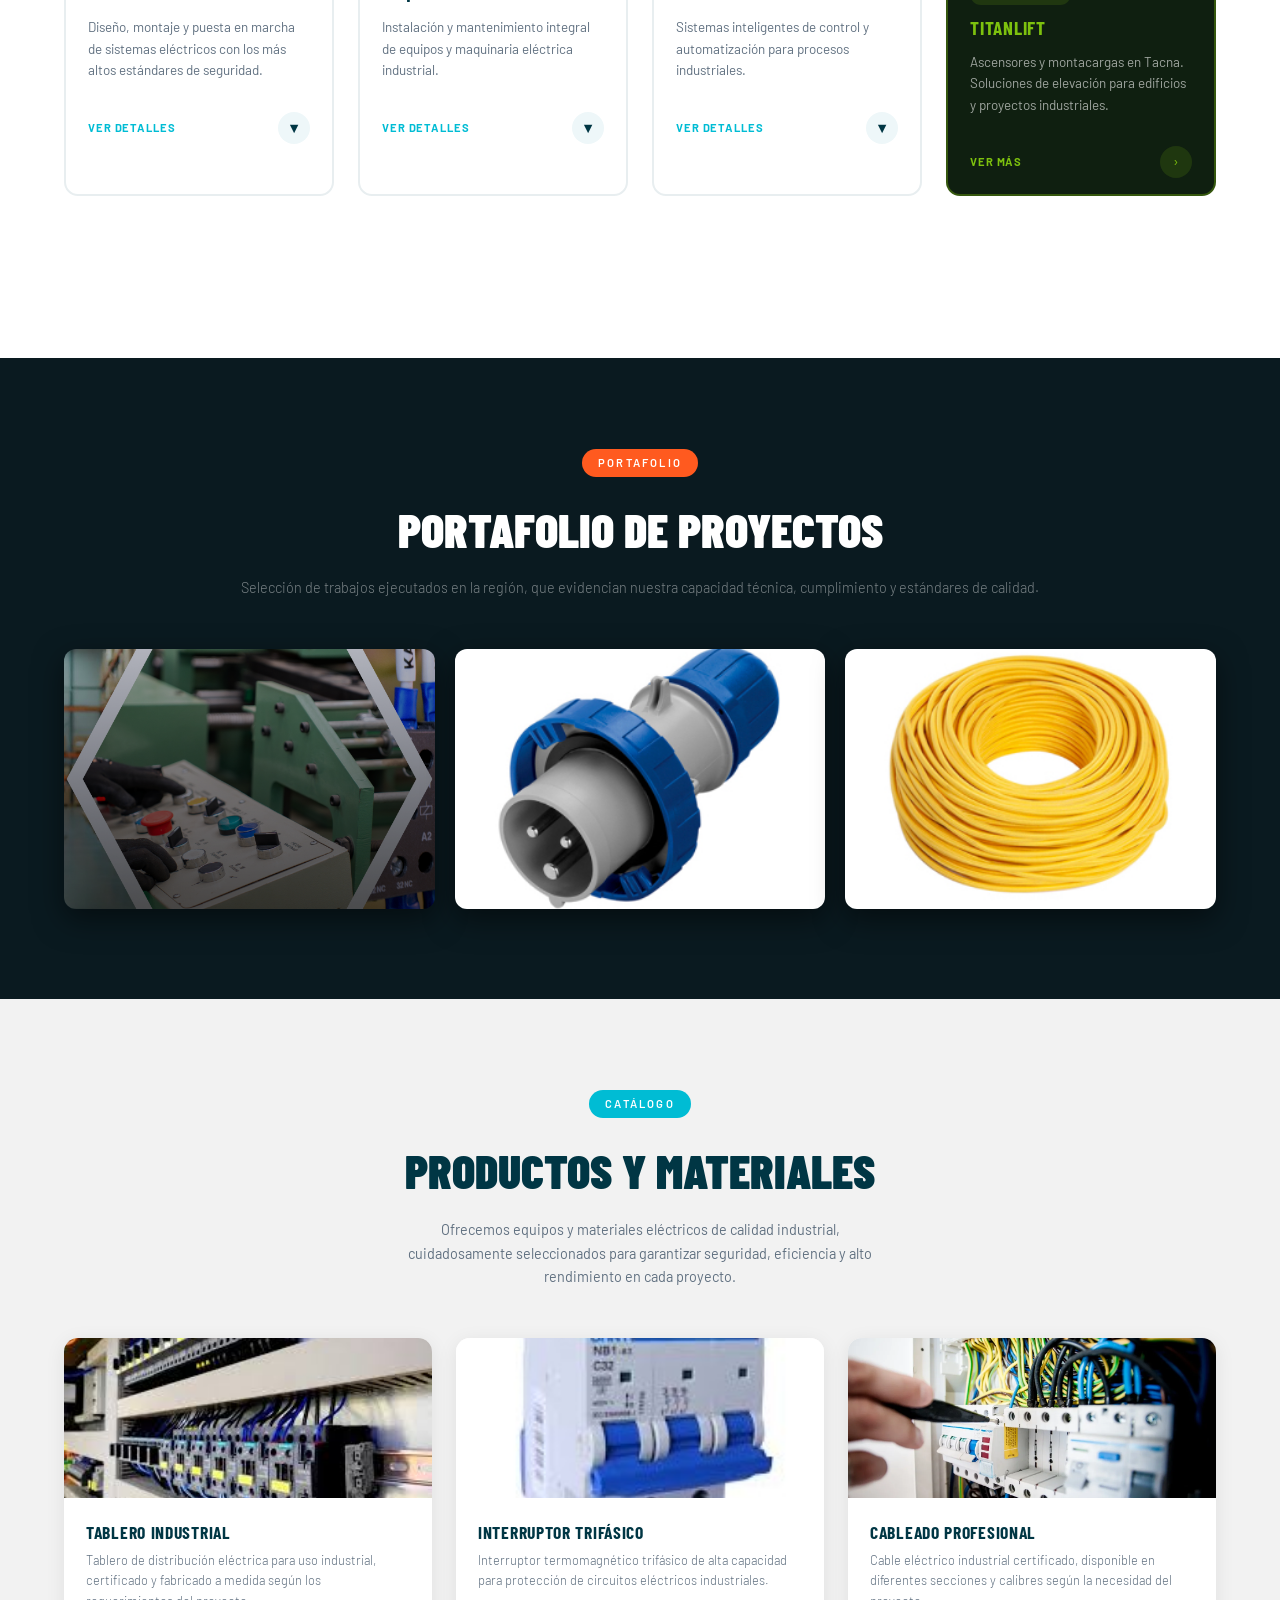
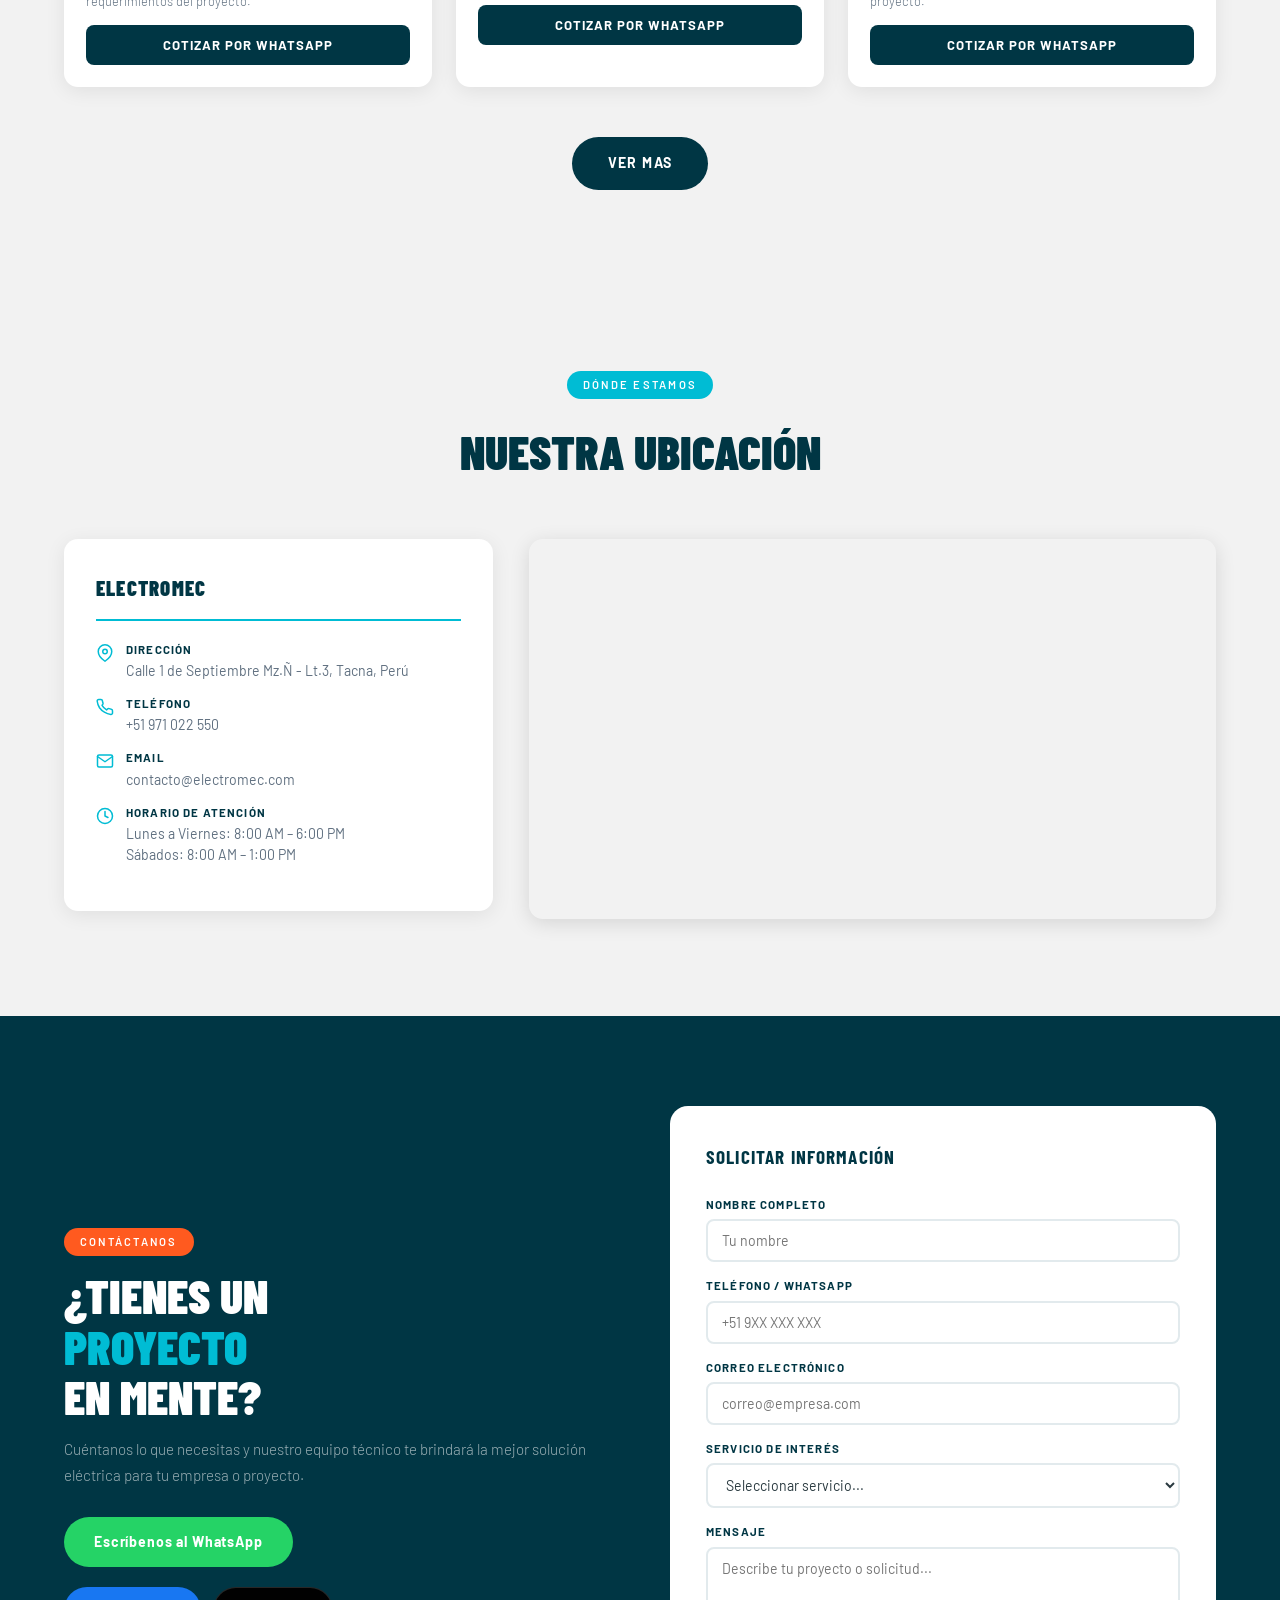
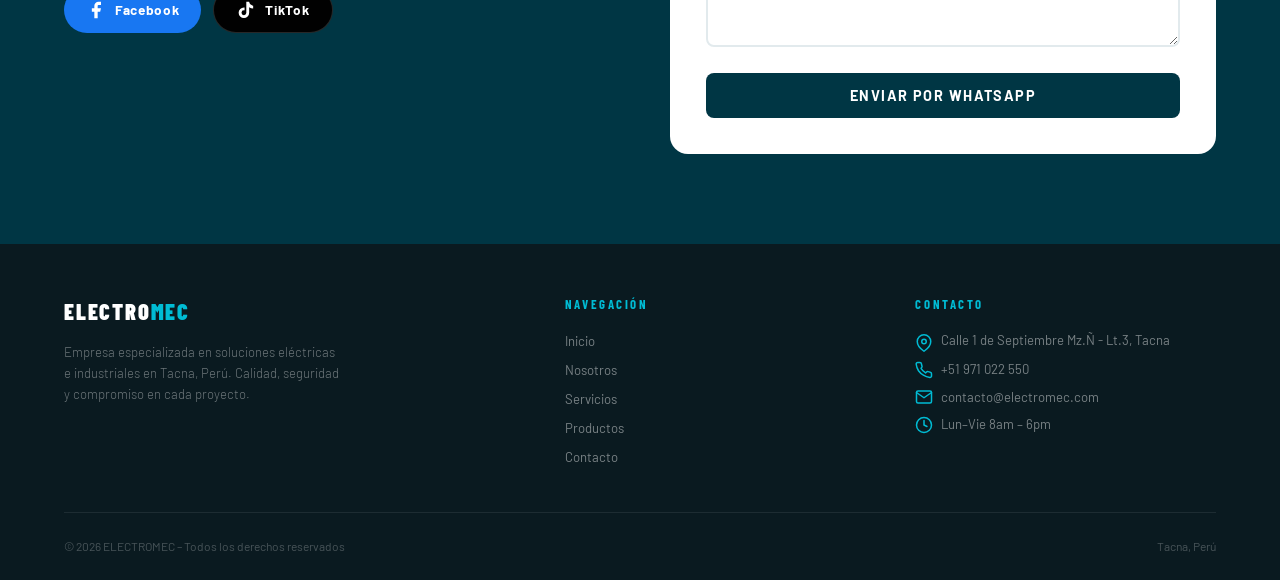
==== commit 993ccde6: "actualizacion" ====
--- a/index.html
+++ b/index.html
@@ -6,7 +6,6 @@
     <meta name="viewport" content="width=device-width, initial-scale=1.0">
     <meta name="description" content="ELECTROMEC – Empresa especializada en instalaciones eléctricas, tableros industriales, ascensores y mantenimiento en Tacna, Perú.">
     <meta name="keywords" content="electricidad industrial, tableros eléctricos, ascensores, mantenimiento eléctrico, Tacna, Perú, ELECTROMEC">
-    <!-- Open Graph / WhatsApp / Redes sociales -->
     <meta property="og:type"        content="website">
     <meta property="og:url"         content="https://electromec.pe/">
     <meta property="og:title"       content="ELECTROMEC – Soluciones Eléctricas Industriales en Tacna">
@@ -31,6 +30,11 @@
             --white:     #ffffff;
             --gray:      #607080;
             --dark:      #0a1a20;
+            --tl-green:  #7dc10e;
+            --tl-green-d:#5e9a00;
+            --tl-green-l:#a8e033;
+            --tl-black:  #0f0f0f;
+            --tl-dark:   #1a1a1a;
         }
         *, *::before, *::after { margin:0; padding:0; box-sizing:border-box; }
         html { scroll-behavior: smooth; }
@@ -47,14 +51,6 @@
         }
         .section-tag.naranja { background: var(--orange); }
 
-        /* ── TINTALIFT VARS ── */
-        :root { 
-            --tl-green:  #7dc10e;
-            --tl-green-d:#5e9a00;
-            --tl-green-l:#a8e033;
-            --tl-black:  #0f0f0f;
-            --tl-dark:   #1a1a1a;
-        }
         .nav-tintalift {
             background: var(--tl-green) !important;
             color: var(--tl-black) !important;
@@ -145,7 +141,6 @@
         }
         .btn-tl-form:hover { background:rgba(0,0,0,.3); transform:translateY(-2px); }
 
-        /* TitanLift mejorado */
         .tl-hero-btns { display:flex; gap:16px; flex-wrap:wrap; justify-content:center; }
         .btn-tintalift-outline { display:inline-block; background:transparent; color:var(--tl-black); border:2px solid var(--tl-black); padding:14px 32px; border-radius:40px; font-weight:700; font-size:.95rem; letter-spacing:.05em; transition:background .3s,color .3s,transform .2s; }
         .btn-tintalift-outline:hover { background:var(--tl-black); color:var(--tl-green); transform:translateY(-2px); }
@@ -183,20 +178,9 @@
             justify-content: space-between;
             height: 70px;
         }
-        .logo-area {
-        display: flex;
-        flex-direction: column; /* coloca todo en vertical */
-        align-items: center; /* opcional: centra */
-        }
+        .logo-area { display: flex; flex-direction: column; align-items: center; }
         .logo-area img { height: 39px; }
-        .logo-area small {
-        font-size: .7rem;
-        font-weight: 400;
-        color: rgba(255,255,255,.35);
-        letter-spacing: .15em;
-        display: block;
-        margin-top: 4px; /* mejor positivo para separarlo */
-        }       
+        .logo-area small { font-size: .7rem; font-weight: 400; color: rgba(255,255,255,.35); letter-spacing: .15em; display: block; margin-top: 4px; }
         .logo-text { font-family: 'Barlow Condensed', sans-serif; font-size: 1.5rem; font-weight: 900; color: white; letter-spacing: .08em; }
         .logo-text span { color: var(--cyan); }
         .nav-links { display: flex; gap: 30px; list-style: none; }
@@ -207,25 +191,11 @@
         .menu-boton { background: rgba(0,0,0,.4); color: white; padding: 9px 22px; border-radius: 30px; cursor: pointer; font-weight: 700; font-size: .82rem; letter-spacing: .08em; transition: background .3s; border: 1px solid rgba(255,255,255,.1); }
         .menu-boton:hover { background: var(--cyan-d); }
 
-        /* ── PANEL MENÚ LATERAL ────────────────── */
-        .menu-overlay {
-            display: none; position: fixed; inset: 0;
-            background: rgba(0,0,0,.55); z-index: 9998;
-            backdrop-filter: blur(3px);
-        }
+        /* PANEL MENÚ LATERAL */
+        .menu-overlay { display: none; position: fixed; inset: 0; background: rgba(0,0,0,.55); z-index: 9998; backdrop-filter: blur(3px); }
         .menu-overlay.activo { display: block; }
-
-        .panel-menu {
-            position: fixed;
-            top: 0; right: -100%;
-            width: 100%; height: 100%;
-            display: flex;
-            z-index: 9999;
-            transition: right .5s cubic-bezier(.4,0,.2,1);
-        }
+        .panel-menu { position: fixed; top: 0; right: -100%; width: 100%; height: 100%; display: flex; z-index: 9999; transition: right .5s cubic-bezier(.4,0,.2,1); }
         .panel-menu.activo { right: 0; }
-
-        /* columna izquierda: mosaico de imágenes */
         .menu-visual { flex:1; display:grid; grid-template-rows:repeat(2,1fr); overflow:hidden; }
         .menu-visual-item { position:relative; overflow:hidden; cursor:pointer; }
         .menu-visual-item img { width:100%; height:100%; object-fit:cover; transition:transform .5s ease; filter:brightness(.65); }
@@ -233,144 +203,32 @@
         .menu-visual-label { position:absolute; bottom:18px; left:22px; font-family:'Barlow Condensed',sans-serif; font-size:1.4rem; font-weight:900; color:white; text-transform:uppercase; letter-spacing:.06em; text-shadow:0 2px 8px rgba(0,0,0,.5); display:flex; align-items:center; gap:10px; }
         .menu-visual-label::before { content:''; width:28px; height:3px; background:var(--cyan); display:block; }
         .menu-visual-logo { display:none; }
-        /* columna derecha: navegación */
-        .menu-nav {
-            width: 420px;
-            flex-shrink: 0;
-            background: white;
-            display: flex;
-            flex-direction: column;
-            padding: 32px 40px 36px;
-            overflow-y: auto;
-        }
-
-        .menu-nav-top {
-            display: flex;
-            justify-content: flex-end;
-            margin-bottom: 40px;
-        }
-        .cerrar-menu {
-            display: flex; align-items: center; gap: 8px;
-            background: var(--light);
-            border: none; cursor: pointer;
-            padding: 10px 20px; border-radius: 30px;
-            font-family: 'Barlow', sans-serif;
-            font-size: .82rem; font-weight: 700;
-            color: var(--primary);
-            letter-spacing: .08em;
-            transition: background .3s;
-        }
+        .menu-nav { width: 420px; flex-shrink: 0; background: white; display: flex; flex-direction: column; padding: 32px 40px 36px; overflow-y: auto; }
+        .menu-nav-top { display: flex; justify-content: flex-end; margin-bottom: 40px; }
+        .cerrar-menu { display: flex; align-items: center; gap: 8px; background: var(--light); border: none; cursor: pointer; padding: 10px 20px; border-radius: 30px; font-family: 'Barlow', sans-serif; font-size: .82rem; font-weight: 700; color: var(--primary); letter-spacing: .08em; transition: background .3s; }
         .cerrar-menu:hover { background: var(--primary); color: white; }
-
-        .menu-nav-links {
-            flex: 1;
-            display: flex;
-            flex-direction: column;
-            justify-content: center;
-            gap: 6px;
-        }
-
-        .menu-nav-link {
-            font-family: 'Barlow Condensed', sans-serif;
-            font-size: 2.8rem;
-            font-weight: 900;
-            color: #ccc;
-            text-transform: uppercase;
-            letter-spacing: .02em;
-            line-height: 1.1;
-            text-decoration: none;
-            transition: color .25s, transform .25s;
-            display: flex; align-items: center; gap: 12px;
-            padding: 6px 0;
-        }
-        .menu-nav-link::before {
-            content: '▶';
-            font-size: 1rem;
-            color: var(--cyan);
-            opacity: 0;
-            transform: translateX(-8px);
-            transition: opacity .25s, transform .25s;
-        }
-        .menu-nav-link:hover {
-            color: var(--primary);
-            transform: translateX(6px);
-        }
-        .menu-nav-link:hover::before {
-            opacity: 1;
-            transform: translateX(0);
-        }
-        .menu-nav-link.activo {
-            color: var(--primary);
-        }
-
-        .menu-nav-cta {
-            margin-top: 32px;
-        }
-        .btn-menu-cta {
-            display: block;
-            text-align: center;
-            background: var(--primary);
-            color: white;
-            padding: 15px 30px;
-            border-radius: 8px;
-            font-family: 'Barlow', sans-serif;
-            font-weight: 700;
-            font-size: .88rem;
-            letter-spacing: .1em;
-            text-transform: uppercase;
-            margin-bottom: 20px;
-            transition: background .3s;
-        }
-        .btn-menu-cta:hover { background: var(--cyan-d); }
-
-        .menu-nav-contact {
-            font-size: .8rem;
-            color: var(--gray);
-            line-height: 1.7;
-        }
-        .menu-nav-contact a {
-            color: var(--gray);
-            transition: color .3s;
-            display: block;
-        }
-        .menu-nav-contact a:hover { color: var(--primary); }
-
-        .menu-nav-social {
-            display: flex; gap: 10px; margin-top: 12px;
-        }
-        .social-btn {
-            width: 34px; height: 34px;
-            background: var(--light);
-            border-radius: 50%;
-            display: flex; align-items: center; justify-content: center;
-            font-size: .85rem;
-            color: var(--primary);
-            transition: background .3s, color .3s;
-            cursor: pointer;
-        }
-        .social-btn:hover { background: var(--primary); color: white; }
-
-        /* stagger al abrir */
-        .menu-nav-link {
-            opacity: 0;
-            transform: translateX(20px);
-            transition: color .25s, transform .4s ease, opacity .4s ease;
-        }
-        .panel-menu.activo .menu-nav-link {
-            opacity: 1;
-            transform: translateX(0);
-        }
+        .menu-nav-links { flex: 1; display: flex; flex-direction: column; justify-content: center; gap: 6px; }
+        .menu-nav-link { font-family: 'Barlow Condensed', sans-serif; font-size: 2.8rem; font-weight: 900; color: #ccc; text-transform: uppercase; letter-spacing: .02em; line-height: 1.1; text-decoration: none; transition: color .25s, transform .25s; display: flex; align-items: center; gap: 12px; padding: 6px 0; opacity: 0; transform: translateX(20px); transition: color .25s, transform .4s ease, opacity .4s ease; }
+        .menu-nav-link::before { content: '▶'; font-size: 1rem; color: var(--cyan); opacity: 0; transform: translateX(-8px); transition: opacity .25s, transform .25s; }
+        .menu-nav-link:hover { color: var(--primary); transform: translateX(6px); }
+        .menu-nav-link:hover::before { opacity: 1; transform: translateX(0); }
+        .menu-nav-link.activo { color: var(--primary); }
+        .panel-menu.activo .menu-nav-link { opacity: 1; transform: translateX(0); }
         .panel-menu.activo .menu-nav-link:nth-child(1) { transition-delay: .1s; }
         .panel-menu.activo .menu-nav-link:nth-child(2) { transition-delay: .17s; }
         .panel-menu.activo .menu-nav-link:nth-child(3) { transition-delay: .24s; }
         .panel-menu.activo .menu-nav-link:nth-child(4) { transition-delay: .31s; }
         .panel-menu.activo .menu-nav-link:nth-child(5) { transition-delay: .38s; }
-
-        @media (max-width: 768px) {
-            .menu-visual { display: none; }
-            .menu-nav { width: 100%; }
-            .menu-nav-link { font-size: 2.2rem; }
-        }
+        .menu-nav-cta { margin-top: 32px; }
+        .btn-menu-cta { display: block; text-align: center; background: var(--primary); color: white; padding: 15px 30px; border-radius: 8px; font-family: 'Barlow', sans-serif; font-weight: 700; font-size: .88rem; letter-spacing: .1em; text-transform: uppercase; margin-bottom: 20px; transition: background .3s; }
+        .btn-menu-cta:hover { background: var(--cyan-d); }
+        .menu-nav-contact { font-size: .8rem; color: var(--gray); line-height: 1.7; }
+        .menu-nav-contact a { color: var(--gray); transition: color .3s; display: block; }
+        .menu-nav-contact a:hover { color: var(--primary); }
+        .menu-nav-social { display: flex; gap: 10px; margin-top: 12px; }
+        .social-btn { width: 34px; height: 34px; background: var(--light); border-radius: 50%; display: flex; align-items: center; justify-content: center; font-size: .85rem; color: var(--primary); transition: background .3s, color .3s; cursor: pointer; }
+        .social-btn:hover { background: var(--primary); color: white; }
+        @media (max-width: 768px) { .menu-visual { display: none; } .menu-nav { width: 100%; } .menu-nav-link { font-size: 2.2rem; } }
 
         /* HERO */
         .hero { height:100vh; position:relative; overflow:hidden; display:flex; align-items:center; }
@@ -384,52 +242,6 @@
         .slide-dots { position:absolute; bottom:30px; left:50%; transform:translateX(-50%); display:flex; gap:10px; z-index:3; }
         .dot { width:8px; height:8px; border-radius:50%; background:rgba(255,255,255,.35); cursor:pointer; transition:background .3s,transform .3s; }
         .dot.active { background:var(--cyan); transform:scale(1.3); }
-
-        /* SLIDE CTA BADGE */
-        .slide-cta-badge {
-            position: absolute;
-            bottom: 90px;
-            right: 40px;
-            z-index: 4;
-            background: rgba(0, 35, 45, 0.85);
-            color: white;
-            padding: 12px 22px;
-            border-radius: 40px;
-            font-family: 'Barlow Condensed', sans-serif;
-            font-size: 1.05rem;
-            font-weight: 700;
-            letter-spacing: .06em;
-            text-transform: uppercase;
-            border: 2px solid var(--cyan);
-            display: flex;
-            align-items: center;
-            gap: 8px;
-            opacity: 0;
-            transform: translateY(12px);
-            transition: opacity .5s .4s ease, transform .5s .4s ease, background .25s;
-            cursor: pointer;
-            backdrop-filter: blur(6px);
-            pointer-events: none;
-        }
-        .slide.active .slide-cta-badge {
-            opacity: 1;
-            transform: translateY(0);
-            pointer-events: auto;
-        }
-        .slide-cta-badge:hover {
-            background: var(--cyan-d);
-            border-color: var(--cyan);
-        }
-        .slide-cta-arrow {
-            font-size: 1.3rem;
-            line-height: 1;
-            color: var(--cyan);
-            transition: transform .25s;
-        }
-        .slide-cta-badge:hover .slide-cta-arrow { transform: translateX(4px); }
-        .slide[data-href] { cursor: pointer; }
-        .slide img { transition: transform .6s ease; }
-        .slide[data-href]:hover img { transform: scale(1.02); }
         .hero-content { position:relative; z-index:4; color:white; margin-left:80px; max-width:680px; }
         .hero-eyebrow { display:flex; align-items:center; gap:10px; font-size:.78rem; letter-spacing:.25em; text-transform:uppercase; color:var(--cyan); margin-bottom:16px; font-weight:600; animation:fadeUp .8s ease both; }
         .hero-eyebrow::before { content:''; display:block; width:30px; height:2px; background:var(--cyan); }
@@ -440,20 +252,9 @@
         .hero-buttons { margin-top:32px; display:flex; gap:16px; flex-wrap:wrap; animation:fadeUp .8s .36s ease both; }
         .btn-principal { background:var(--orange); color:white; padding:15px 34px; border-radius:40px; font-weight:700; font-size:.88rem; letter-spacing:.08em; transition:background .3s,transform .2s; }
         .btn-principal:hover { background:var(--orange-d); transform:translateY(-2px); }
-        
-        .btn-secundario 
-        { display:inline-flex; align-items:center; gap:8px; background:var(--primary); color:white; padding:15px 36px; border-radius:40px; font-weight:700; font-size:.88rem; letter-spacing:.1em; text-transform:uppercase; transition:background .3s,transform .2s; }
-        .btn-secundario:hover {
-        background: rgba(0,35,45,.95);
-        color: white;
-        box-shadow: 0 8px 25px rgba(255, 255, 255, 0.678);
-        transform: translateY(-2px);
-        }
-        .catalogo a.btn-secundario {
-        display: block;
-        width: fit-content;
-        margin: 50px auto 0;
-        }
+        .btn-secundario { display:inline-flex; align-items:center; gap:8px; background:var(--primary); color:white; padding:15px 36px; border-radius:40px; font-weight:700; font-size:.88rem; letter-spacing:.1em; text-transform:uppercase; transition:background .3s,transform .2s; }
+        .btn-secundario:hover { background: rgba(0,35,45,.95); color: white; box-shadow: 0 8px 25px rgba(255,255,255,.678); transform: translateY(-2px); }
+        .catalogo a.btn-secundario { display: block; width: fit-content; margin: 50px auto 0; }
 
         /* STATS */
         .stats-bar { background:var(--primary-d); display:grid; grid-template-columns:repeat(4,1fr); border-bottom:3px solid var(--cyan); }
@@ -471,96 +272,89 @@
         .nosotros-valores { display:grid; grid-template-columns:1fr 1fr; gap:12px; margin-top:28px; }
         .valor-item { display:flex; align-items:flex-start; gap:10px; background:white; padding:14px; border-radius:10px; box-shadow:0 2px 10px rgba(0,0,0,.06); }
         .valor-icon { font-size:1.4rem; flex-shrink:0; }
-        .valor-icon img{width:60%;height:60%;object-fit:cover;/* recorta sin deformar */display:block;}
+        .valor-icon img { width:60%; height:60%; object-fit:cover; display:block; }
         .valor-item h4 { font-size:.82rem; font-weight:700; color:var(--primary); }
         .valor-item p  { font-size:.73rem; color:var(--gray); margin:0; line-height:1.4; }
         .nosotros-visual { position:relative; }
         .nosotros-img-wrap { border-radius:16px; overflow:hidden; box-shadow:0 20px 60px rgba(0,54,68,.25); }
         .nosotros-img-wrap img { width:100%; height:440px; object-fit:contain; background:var(--primary); padding:40px; }
 
-        /* SERVICIOS RESUMEN */
+        /* SERVICIOS */
         .servicios-home { padding:90px 0; background:white; }
         .servicios-home-header { text-align:center; margin-bottom:50px; }
         .servicios-home-header h2 { font-family:'Barlow Condensed',sans-serif; font-size:clamp(2rem,4vw,3rem); font-weight:900; color:var(--primary); text-transform:uppercase; }
         .servicios-home-header p { color:var(--gray); max-width:520px; margin:10px auto 0; font-size:.95rem; font-weight:300; }
-        .servicios-home-grid { display:grid; grid-template-columns:repeat(3,1fr); gap:24px; }
-        .serv-home-card { border:2px solid #e8eef0; border-radius:14px; padding:32px 26px 26px; transition:border-color .3s,transform .3s,box-shadow .3s; position:relative; overflow:hidden; cursor:pointer; }
-        .serv-home-card::before { content:''; position:absolute; top:0; left:0; width:4px; height:0; background:var(--cyan); transition:height .4s; }
-        .serv-home-card:hover { border-color:var(--cyan); transform:translateY(-6px); box-shadow:0 14px 36px rgba(0,54,68,.12); }
-        .serv-home-card:hover::before { height:100%; }
-        .serv-home-icon { font-size:2.4rem; margin-bottom:14px; }
-        .serv-home-num { position:absolute; top:16px; right:20px; font-family:'Barlow Condensed',sans-serif; font-size:2rem; font-weight:900; color:rgba(0,54,68,.06); }
-        .serv-home-card h3 { font-family:'Barlow Condensed',sans-serif; font-size:1.2rem; font-weight:700; color:var(--primary); text-transform:uppercase; letter-spacing:.04em; margin-bottom:8px; }
-        .serv-home-card p { font-size:.86rem; color:var(--gray); line-height:1.6; font-weight:300; }
-        .servicios-ver-mas { text-align:center; margin-top:42px; }
-
-        /* ── MINI TITANLIFT BANNER ── */
-        /* ── TITANLIFT CARD ── */
-        .tl-card {
-            position: relative;
-            width: 260px;
-            height: 260px;
-            border-radius: 20px;
-            overflow: hidden;
-            margin: 36px auto 0;
-            cursor: pointer;
-            box-shadow: 0 8px 40px rgba(125,193,14,.25);
-            transition: transform .3s, box-shadow .3s;
-            display: block;
-            text-decoration: none;
-        }
-        .tl-card:hover { transform: translateY(-6px) scale(1.02); box-shadow: 0 16px 50px rgba(125,193,14,.4); }
-        .tl-card-img {
-            width: 100%; height: 100%;
-            object-fit: cover;
-            transition: transform .5s ease;
-        }
-        .tl-card:hover .tl-card-img { transform: scale(1.07); }
-        .tl-card-overlay {
-            position: absolute; inset: 0;
-            background: linear-gradient(170deg, rgba(10,25,5,.18) 0%, rgba(5,20,0,.85) 100%);
-        }
-        .tl-card-body {
-            position: absolute; inset: 0;
-            display: flex; flex-direction: column;
-            justify-content: flex-end;
-            padding: 20px;
-        }
-        .tl-card-tag {
-            display: inline-block; font-size: .58rem; font-weight: 700;
-            letter-spacing: .14em; text-transform: uppercase;
-            color: var(--tl-green); background: rgba(125,193,14,.18);
-            border-radius: 999px; padding: 3px 10px; margin-bottom: 6px;
-            width: fit-content;
-        }
-        .tl-card-logo {
-            height: 28px; width: auto; margin-bottom: 8px;
-            filter: brightness(1.15);
-        }
-        .tl-card-desc {
-            font-size: .75rem; color: rgba(255,255,255,.75);
-            margin: 0 0 14px; line-height: 1.4;
-        }
-        .tl-card-btn {
-            display: inline-flex; align-items: center; gap: 6px;
-            background: var(--tl-green); color: #0f1f10;
-            font-weight: 800; font-size: .78rem; letter-spacing: .05em;
-            padding: 8px 18px; border-radius: 999px;
-            width: fit-content;
-            transition: background .25s;
-        }
-        .tl-card:hover .tl-card-btn { background: var(--tl-green-l); }
-        @media(max-width:560px){ .tl-card { width: 220px; height: 220px; } }
-        .btn-ver-mas { display:inline-flex; align-items:center; gap:8px; background:var(--primary); color:white; padding:15px 36px; border-radius:40px; font-weight:700; font-size:.88rem; letter-spacing:.1em; text-transform:uppercase; transition:background .3s,transform .2s; }
-        .btn-ver-mas:hover { background:var(--primary-l); transform:translateY(-2px); }
-        .serv-home-icon{width:100%;height:180px;   /* altura igual para todas */overflow:hidden;border-radius:8px;margin-bottom:14px;}
-
-.serv-home-icon img{
-    width:100%;
-    height:100%;
-    object-fit:cover;   /* recorta sin deformar */
-    display:block;
-}
+
+        /* ══ CARDS DE SERVICIO CON DESPLEGABLE ══ */
+        .servicios-cards-grid { display: grid; grid-template-columns: repeat(4, 1fr); gap: 24px; margin-bottom: 0; }
+        .serv-card { border: 2px solid #e8eef0; border-radius: 14px; overflow: hidden; cursor: pointer; position: relative; transition: border-color 0.3s, transform 0.3s, box-shadow 0.3s; background: #fff; }
+        .serv-card::before { content: ''; position: absolute; top: 0; left: 0; width: 4px; height: 0; background: var(--secondary); transition: height 0.4s; z-index: 2; }
+        .serv-card:hover, .serv-card.activo { border-color: var(--cyan); transform: translateY(-6px); box-shadow: 0 14px 36px rgba(0,54,68,0.14); }
+        .serv-card:hover::before, .serv-card.activo::before { height: 100%; }
+        .serv-card.activo { border-color: var(--primary); box-shadow: 0 8px 32px rgba(0,54,68,0.18); transform: translateY(-4px); }
+        .serv-card.activo::before { background: var(--primary); height: 100%; }
+        .serv-card-body { padding: 22px 22px 18px; }
+        .serv-card-num { position: absolute; top: 14px; right: 18px; font-family: 'Barlow Condensed', sans-serif; font-size: 2rem; font-weight: 900; color: rgba(0,54,68,0.07); line-height: 1; z-index: 3; }
+        .serv-card-body h3 { font-family: 'Barlow Condensed', sans-serif; font-size: 1.2rem; font-weight: 700; color: var(--primary); text-transform: uppercase; letter-spacing: 0.04em; margin-bottom: 8px; }
+        .serv-card-body p { font-size: 0.84rem; color: var(--gray); line-height: 1.6; }
+        .serv-card-footer { padding: 12px 22px 16px; display: flex; align-items: center; justify-content: space-between; }
+        .serv-card-arrow { width: 32px; height: 32px; border-radius: 50%; background: #eef7f9; display: flex; align-items: center; justify-content: center; font-size: 0.9rem; color: var(--primary); transition: background 0.3s, transform 0.4s; }
+        .serv-card.activo .serv-card-arrow { background: var(--primary); color: white; transform: rotate(180deg); }
+        .serv-card-tag { font-size: 0.7rem; color: var(--cyan); font-weight: 700; letter-spacing: 0.08em; text-transform: uppercase; }
+
+        /* PANEL DESPLEGABLE */
+        .serv-panel-wrap { grid-column: 1 / -1; overflow: hidden; max-height: 0; transition: max-height 0.55s cubic-bezier(0.4,0,0.2,1); }
+        .serv-panel-wrap.open { max-height: 900px; }
+        .serv-panel { background: #fff; border: 2px solid var(--primary); border-radius: 16px; margin-top: 8px; margin-bottom: 16px; overflow: hidden; }
+        .serv-panel-header { background: var(--primary); color: white; padding: 18px 30px; display: flex; align-items: center; justify-content: space-between; }
+        .serv-panel-header h3 { font-family: 'Barlow Condensed', sans-serif; font-size: 1.4rem; font-weight: 900; letter-spacing: 0.04em; }
+        .serv-panel-header p { font-size: 0.85rem; opacity: 0.75; margin-top: 2px; }
+        .subservicios-grid { display: grid; grid-template-columns: repeat(auto-fit, minmax(220px, 1fr)); gap: 0; }
+        .subservicio-card { padding: 28px 28px; border-right: 1px solid #f0f0f0; border-bottom: 1px solid #f0f0f0; transition: background 0.3s; position: relative; }
+        .subservicio-card:hover { background: #f8fbfc; }
+        .subservicio-card:last-child { border-right: none; }
+        .subservicio-card h4 { font-family: 'Barlow Condensed', sans-serif; font-size: 1.1rem; font-weight: 700; color: var(--primary); text-transform: uppercase; letter-spacing: 0.05em; margin-bottom: 8px; }
+        .subservicio-card p { font-size: 0.86rem; color: var(--gray); line-height: 1.65; }
+        .subservicio-tag-list { display: flex; flex-wrap: wrap; gap: 5px; margin-top: 12px; }
+        .subservicio-tag { background: #eef7f9; color: var(--primary); font-size: 0.68rem; padding: 3px 9px; border-radius: 20px; font-weight: 600; letter-spacing: 0.04em; }
+        .servicio-bloque-footer { padding: 18px 30px; background: #f8fbfc; border-top: 1px solid #eef0f0; display: flex; align-items: center; justify-content: space-between; flex-wrap: wrap; gap: 12px; }
+        .servicio-bloque-footer p { font-size: 0.85rem; color: var(--gray); }
+        .btn-cotizar { background: var(--orange); color: white; padding: 10px 24px; border-radius: 30px; font-weight: 700; font-size: 0.85rem; transition: background 0.3s, transform 0.2s; }
+        .btn-cotizar:hover { background: #e04a10; transform: translateY(-2px); }
+
+        .clas-despl-img { width: 100%; height: 190px; overflow: hidden; }
+        .clas-despl-img img { width: 100%; height: 100%; object-fit: cover; transition: transform 0.5s ease; display: block; }
+
+        @media (max-width: 1100px) { .servicios-cards-grid { grid-template-columns: repeat(2, 1fr); } }
+        @media (max-width: 900px)  { .servicios-cards-grid { grid-template-columns: repeat(2, 1fr); } }
+
+        /* ══ MINI-CARRUSEL ══ */
+        .serv-img-carousel { width: 100%; height: 190px; overflow: hidden; position: relative; }
+        .sic-track { display: flex; height: 100%; transition: transform 0.55s cubic-bezier(.4,0,.2,1); }
+        .sic-track img { min-width: 100%; width: 100%; height: 100%; object-fit: cover; flex-shrink: 0; display: block; }
+        .sic-btn { position: absolute; top: 50%; transform: translateY(-50%); background: rgba(0,0,0,.45); border: 1px solid rgba(0,188,212,.3); color: white; width: 30px; height: 30px; border-radius: 50%; cursor: pointer; font-size: 1rem; display: flex; align-items: center; justify-content: center; z-index: 3; opacity: 0; transition: opacity .3s, background .25s; padding: 0; line-height: 1; }
+        .serv-img-carousel:hover .sic-btn { opacity: 1; }
+        .sic-btn:hover { background: var(--cyan); color: white; border-color: var(--cyan); }
+        .sic-prev { left: 8px; }
+        .sic-next { right: 8px; }
+        .sic-dots { position: absolute; bottom: 7px; left: 50%; transform: translateX(-50%); display: flex; gap: 5px; z-index: 3; }
+        .sic-dot { width: 6px; height: 6px; border-radius: 50%; background: rgba(255,255,255,.4); border: none; cursor: pointer; padding: 0; transition: background .3s, transform .3s; }
+        .sic-dot.activo { background: var(--cyan); transform: scale(1.3); }
+
+        /* LIGHTBOX */
+        .lightbox-overlay { position: fixed; inset: 0; z-index: 99999; background: rgba(0,0,0,0); display: flex; align-items: center; justify-content: center; opacity: 0; pointer-events: none; transition: opacity .35s ease, background .35s ease; backdrop-filter: blur(0px); }
+        .lightbox-overlay.activo { opacity: 1; pointer-events: all; background: rgba(0,0,0,.92); backdrop-filter: blur(10px); }
+        .lightbox-img-wrap { position: relative; max-width: 90vw; max-height: 88vh; transform: scale(.6); transition: transform .4s cubic-bezier(.34,1.35,.64,1); border-radius: 14px; overflow: hidden; box-shadow: 0 30px 90px rgba(0,0,0,.6), 0 0 0 1px rgba(0,188,212,.25); }
+        .lightbox-overlay.activo .lightbox-img-wrap { transform: scale(1); }
+        .lightbox-img-wrap img { display: block; max-width: 90vw; max-height: 85vh; width: auto; height: auto; object-fit: contain; }
+        .lightbox-close { position: absolute; top: -14px; right: -14px; width: 40px; height: 40px; border-radius: 50%; background: var(--cyan); color: white; border: none; cursor: pointer; font-size: 1.2rem; font-weight: 900; display: flex; align-items: center; justify-content: center; z-index: 2; line-height: 1; box-shadow: 0 4px 16px rgba(0,0,0,.5); transition: background .25s, transform .3s; }
+        .lightbox-close:hover { background: var(--primary); transform: scale(1.15) rotate(90deg); }
+        .lightbox-arrow { position: fixed; top: 50%; transform: translateY(-50%); width: 50px; height: 50px; border-radius: 50%; background: rgba(255,255,255,.08); border: 1px solid rgba(0,188,212,.4); color: white; font-size: 1.5rem; cursor: pointer; display: flex; align-items: center; justify-content: center; z-index: 100002; transition: background .25s, border-color .25s; }
+        .lightbox-arrow:hover { background: var(--cyan); border-color: var(--cyan); }
+        .lb-prev { left: 20px; }
+        .lb-next { right: 20px; }
+        .lightbox-counter { position: fixed; bottom: 22px; left: 50%; transform: translateX(-50%); color: rgba(255,255,255,.55); font-size: .82rem; letter-spacing: .18em; font-family: 'Barlow Condensed', sans-serif; font-weight: 600; text-transform: uppercase; z-index: 100002; pointer-events: none; }
+        @media(max-width:768px){ .lb-prev { left: 8px; } .lb-next { right: 8px; } }
 
         /* PROYECTOS */
         .proyectos { padding:90px 0; background:var(--dark); color:white; }
@@ -585,38 +379,12 @@
         .catalogo-grid { display:grid; grid-template-columns:repeat(3,1fr); gap:24px; }
         .product-card { background:white; border-radius:14px; overflow:hidden; box-shadow:0 4px 20px rgba(0,0,0,.08); transition:transform .3s,box-shadow .3s; }
         .product-card:hover { transform:translateY(-6px); box-shadow:0 14px 36px rgba(0,0,0,.14); }
-        .product-img { height:160px; background:var(--primary); display:flex; align-items:center; justify-content:center; font-size:4rem; position:relative; overflow:hidden; }
-        .product-img::after { content:''; position:absolute; bottom:-20px; right:-20px; width:80px; height:80px; border-radius:50%; background:rgba(0,188,212,.15); }
+        .product-card img { width:100%; height:160px; object-fit:cover; }
         .product-body { padding:20px 22px 22px; }
         .product-body h4 { font-family:'Barlow Condensed',sans-serif; font-size:1.1rem; font-weight:700; color:var(--primary); text-transform:uppercase; letter-spacing:.04em; margin-bottom:4px; }
         .product-desc { font-size:.8rem; color:var(--gray); margin-bottom:14px; font-weight:300; }
-        .product-precio { font-family:'Barlow Condensed',sans-serif; font-size:1.6rem; font-weight:900; color:var(--orange); margin-bottom:14px; }
-        .product-precio span { font-size:.85rem; font-weight:400; color:var(--gray); }
         .btn-cotizar { width:100%; background:var(--primary); color:white; border:none; padding:12px; border-radius:8px; cursor:pointer; font-family:'Barlow',sans-serif; font-size:.82rem; font-weight:700; letter-spacing:.08em; text-transform:uppercase; transition:background .3s; display:flex; align-items:center; justify-content:center; gap:6px; }
         .btn-cotizar:hover { background:var(--cyan-d); }
-
-        /* TESTIMONIOS */
-        .testimonios { padding:90px 0; background:white; }
-        .testimonios-header { text-align:center; margin-bottom:50px; }
-        .testimonios-header h2 { font-family:'Barlow Condensed',sans-serif; font-size:clamp(2rem,4vw,3rem); font-weight:900; color:var(--primary); text-transform:uppercase; }
-        .testimonios-grid { display:grid; grid-template-columns:repeat(3,1fr); gap:24px; }
-        .testimonio-card { background:var(--light); border-radius:14px; padding:28px; border-left:4px solid var(--cyan); transition:transform .3s,box-shadow .3s; position:relative; }
-        .testimonio-card:hover { transform:translateY(-4px); box-shadow:0 10px 28px rgba(0,0,0,.08); }
-        .testimonio-stars { color:#f59e0b; font-size:.9rem; margin-bottom:12px; }
-        .testimonio-card p { font-size:.9rem; color:#3a4a55; line-height:1.65; font-style:italic; margin-bottom:18px; font-weight:300; }
-        .testimonio-autor { display:flex; align-items:center; gap:10px; }
-        .autor-avatar { width:40px; height:40px; border-radius:50%; background:var(--primary); display:flex; align-items:center; justify-content:center; font-family:'Barlow Condensed',sans-serif; font-size:1.1rem; font-weight:900; color:var(--cyan); flex-shrink:0; letter-spacing:0; }
-        .autor-nombre { font-weight:700; font-size:.85rem; color:var(--primary); }
-        .autor-empresa { font-size:.73rem; color:var(--gray); }
-        .testimonio-verificado { position:absolute; top:16px; right:18px; display:flex; align-items:center; gap:4px; font-size:.68rem; font-weight:700; color:var(--cyan); letter-spacing:.06em; text-transform:uppercase; }
-        .testimonio-verificado::before { content:'✓'; background:var(--cyan); color:white; width:16px; height:16px; border-radius:50%; display:flex; align-items:center; justify-content:center; font-size:.6rem; flex-shrink:0; }
-
-        /* MARCAS */
-        .marcas { padding:60px 0; background:var(--primary-d); text-align:center; }
-        .marcas h3 { font-family:'Barlow Condensed',sans-serif; font-size:.8rem; letter-spacing:.3em; text-transform:uppercase; color:rgba(255,255,255,.35); margin-bottom:32px; }
-        .marcas-row { display:flex; justify-content:center; align-items:center; gap:20px; flex-wrap:wrap; }
-        .marca-item { background:rgba(255,255,255,.07); border:1px solid rgba(255,255,255,.1); border-radius:10px; padding:16px 28px; font-family:'Barlow Condensed',sans-serif; font-size:1.1rem; font-weight:700; letter-spacing:.1em; color:rgba(255,255,255,.55); transition:background .3s,color .3s; }
-        .marca-item:hover { background:rgba(0,188,212,.12); color:var(--cyan); }
 
         /* UBICACIÓN */
         .ubicacion { padding:90px 0; background:var(--light); }
@@ -638,43 +406,12 @@
         .contacto-texto p { color:rgba(255,255,255,.6); font-size:.95rem; font-weight:300; line-height:1.7; margin-bottom:28px; }
         .contacto-wa { display:inline-flex; align-items:center; gap:10px; background:#25d366; color:white; padding:14px 30px; border-radius:40px; font-weight:700; font-size:.88rem; letter-spacing:.06em; transition:background .3s,transform .2s; }
         .contacto-wa:hover { background:#1db954; transform:translateY(-2px); }
-        .contacto-social {
-            display: flex;
-            gap: 12px;
-            margin-top: 20px;
-            flex-wrap: wrap;
-        }
-        .social-icon-btn {
-            display: inline-flex;
-            align-items: center;
-            gap: 9px;
-            padding: 11px 22px;
-            border-radius: 40px;
-            font-weight: 700;
-            font-size: .85rem;
-            letter-spacing: .05em;
-            transition: background .3s, transform .2s, box-shadow .3s;
-            text-decoration: none;
-        }
-        .social-icon-btn.facebook {
-            background: #1877f2;
-            color: white;
-        }
-        .social-icon-btn.facebook:hover {
-            background: #0e5fc0;
-            transform: translateY(-2px);
-            box-shadow: 0 8px 20px rgba(24,119,242,.4);
-        }
-        .social-icon-btn.tiktok {
-            background: #010101;
-            color: white;
-            border: 1px solid rgba(255,255,255,.15);
-        }
-        .social-icon-btn.tiktok:hover {
-            background: #222;
-            transform: translateY(-2px);
-            box-shadow: 0 8px 20px rgba(0,0,0,.5);
-        }
+        .contacto-social { display: flex; gap: 12px; margin-top: 20px; flex-wrap: wrap; }
+        .social-icon-btn { display: inline-flex; align-items: center; gap: 9px; padding: 11px 22px; border-radius: 40px; font-weight: 700; font-size: .85rem; letter-spacing: .05em; transition: background .3s, transform .2s, box-shadow .3s; text-decoration: none; }
+        .social-icon-btn.facebook { background: #1877f2; color: white; }
+        .social-icon-btn.facebook:hover { background: #0e5fc0; transform: translateY(-2px); box-shadow: 0 8px 20px rgba(24,119,242,.4); }
+        .social-icon-btn.tiktok { background: #010101; color: white; border: 1px solid rgba(255,255,255,.15); }
+        .social-icon-btn.tiktok:hover { background: #222; transform: translateY(-2px); box-shadow: 0 8px 20px rgba(0,0,0,.5); }
         .contacto-form { background:white; padding:36px; border-radius:18px; }
         .contacto-form h3 { font-family:'Barlow Condensed',sans-serif; font-size:1.2rem; font-weight:700; color:var(--primary); text-transform:uppercase; letter-spacing:.06em; margin-bottom:22px; }
         .form-group { margin-bottom:14px; }
@@ -684,11 +421,7 @@
         .form-group textarea { height:100px; resize:vertical; }
         .btn-enviar { width:100%; background:var(--primary); color:white; border:none; padding:14px; border-radius:8px; cursor:pointer; font-family:'Barlow',sans-serif; font-weight:700; font-size:.9rem; letter-spacing:.1em; text-transform:uppercase; margin-top:6px; transition:background .3s; }
         .btn-enviar:hover { background:var(--primary-l); }
-        .form-success { display:none; background:#d1fae5; color:#065f46; padding:12px 16px; border-radius:8px; font-size:.85rem; font-weight:600; margin-top:10px; text-align:center; }
-        /* Validación visual */
-        .form-group input.error,
-        .form-group textarea.error,
-        .form-group select.error { border-color:#ef4444 !important; }
+        .form-group input.error, .form-group textarea.error, .form-group select.error { border-color:#ef4444 !important; }
         .form-error-msg { display:none; font-size:.72rem; color:#ef4444; margin-top:4px; font-weight:600; }
         .form-error-msg.visible { display:block; }
         .btn-enviar:disabled { opacity:.6; cursor:not-allowed; }
@@ -709,461 +442,44 @@
         .whatsapp img { width:100%; height:100%; border-radius:50%; box-shadow:0 4px 16px rgba(0,0,0,.35); transition:transform .3s; }
         .whatsapp img:hover { transform:scale(1.12); }
 
-        @keyframes fadeUp { from{opacity:0;transform:translateY(28px);} to{opacity:1;transform:translateY(0);} }
-        
-        /*-------------TARJETA FLOTANTE------------------*/
-
-        .hero-floating-cards {
-            position: absolute;
-            right: 56px;
-            bottom: 70px;
-            z-index: 4;
-            display: flex;
-            flex-direction: column;
-            gap: 10px;
-        }
-
-        .float-card {
-            display: flex;
-            align-items: center;
-            gap: 14px;
-            background: rgba(255,255,255,.10);
-            backdrop-filter: blur(14px);
-            -webkit-backdrop-filter: blur(14px);
-            border: 1px solid rgba(255,255,255,.22);
-            border-radius: 14px;
-            padding: 13px 18px;
-            width: 200px;           /* ancho fijo, no se expande */
-            cursor: pointer;
-            text-decoration: none;
-            transition: background .3s, transform .3s, border-color .3s, box-shadow .3s;
-            box-shadow: 0 8px 28px rgba(0,0,0,.25);
-            position: relative;
-            overflow: hidden;
-        }
-        .float-card::before {
-            content: '';
-            position: absolute;
-            inset: 0;
-            background: linear-gradient(120deg, rgba(0,188,212,.18) 0%, transparent 70%);
-            opacity: 0;
-            transition: opacity .35s;
-        }
-        .float-card:hover {
-            background: rgba(255,255,255,.18);
-            transform: translateX(-5px) translateY(-2px);
-            border-color: var(--cyan);
-            box-shadow: 0 14px 40px rgba(0,0,0,.35), 0 0 0 1px var(--cyan);
-        }
+        /* TARJETAS FLOTANTES */
+        .hero-floating-cards { position: absolute; right: 56px; bottom: 70px; z-index: 4; display: flex; flex-direction: column; gap: 10px; }
+        .float-card { display: flex; align-items: center; gap: 14px; background: rgba(255,255,255,.10); backdrop-filter: blur(14px); -webkit-backdrop-filter: blur(14px); border: 1px solid rgba(255,255,255,.22); border-radius: 14px; padding: 13px 18px; width: 200px; cursor: pointer; text-decoration: none; transition: background .3s, transform .3s, border-color .3s, box-shadow .3s; box-shadow: 0 8px 28px rgba(0,0,0,.25); position: relative; overflow: hidden; }
+        .float-card::before { content: ''; position: absolute; inset: 0; background: linear-gradient(120deg, rgba(0,188,212,.18) 0%, transparent 70%); opacity: 0; transition: opacity .35s; }
+        .float-card:hover { background: rgba(255,255,255,.18); transform: translateX(-5px) translateY(-2px); border-color: var(--cyan); box-shadow: 0 14px 40px rgba(0,0,0,.35), 0 0 0 1px var(--cyan); }
         .float-card:hover::before { opacity: 1; }
-
-        .float-card-icon {
-            width: 42px;
-            height: 42px;
-            border-radius: 10px;
-            background: var(--cyan);
-            display: flex;
-            align-items: center;
-            justify-content: center;
-            font-size: 1.3rem;
-            flex-shrink: 0;
-            transition: background .3s, transform .3s;
-            box-shadow: 0 4px 14px rgba(0,188,212,.45);
-        }
-        .float-card:nth-child(2) .float-card-icon {
-            background: var(--orange);
-            box-shadow: 0 4px 14px rgba(255,90,31,.35);
-        }
-        .float-card:nth-child(3) .float-card-icon {
-            background: var(--primary-l);
-            box-shadow: 0 4px 14px rgba(0,75,95,.45);
-        }
+        .float-card-icon { width: 42px; height: 42px; border-radius: 10px; background: var(--cyan); display: flex; align-items: center; justify-content: center; font-size: 1.3rem; flex-shrink: 0; transition: background .3s, transform .3s; box-shadow: 0 4px 14px rgba(0,188,212,.45); }
+        .float-card:nth-child(2) .float-card-icon { background: var(--orange); box-shadow: 0 4px 14px rgba(255,90,31,.35); }
         .float-card:hover .float-card-icon { transform: scale(1.1) rotate(-4deg); }
-
         .float-card-text { flex: 1; min-width: 0; }
-
-        .float-card-label {
-            font-size: .66rem;
-            letter-spacing: .15rem;
-            text-transform: uppercase;
-            color: rgba(255,255,255,.5);
-            font-weight: 600;
-            line-height: 1;
-            margin-bottom: 3px;
-        }
-        .float-card-title {
-            font-family: 'Barlow Condensed', sans-serif;
-            font-size: 1rem;
-            font-weight: 900;
-            color: white;
-            text-transform: uppercase;
-            letter-spacing: .04em;
-            line-height: 1.1;
-            white-space: nowrap;
-        }
-        .float-card-arrow {
-            font-size: .95rem;
-            color: rgba(255,255,255,.55);
-            transition: color .3s, transform .3s;
-            flex-shrink: 0;
-        }
-        .float-card:hover .float-card-arrow {
-            color: var(--cyan);
-            transform: translateX(4px);
-        }
-
-        /* Pulse en la primera tarjeta — inicia luego de que termina el fadeUp */
-        @keyframes floatPulse {
-            0%, 100% { box-shadow: 0 8px 28px rgba(0,0,0,.25); }
-            50%       { box-shadow: 0 8px 32px rgba(0,188,212,.38); }
-        }
-        .float-card:first-child       { animation: fadeUp .7s .55s ease both, floatPulse 3.5s 1.8s ease-in-out infinite; }
-        .float-card:first-child:hover { animation: none; }
-
-        /* Stagger de entrada — fadeUp individual por tarjeta */
+        .float-card-label { font-size: .66rem; letter-spacing: .15rem; text-transform: uppercase; color: rgba(255,255,255,.5); font-weight: 600; line-height: 1; margin-bottom: 3px; }
+        .float-card-title { font-family: 'Barlow Condensed', sans-serif; font-size: 1rem; font-weight: 900; color: white; text-transform: uppercase; letter-spacing: .04em; line-height: 1.1; white-space: nowrap; }
+        .float-card-arrow { font-size: .95rem; color: rgba(255,255,255,.55); transition: color .3s, transform .3s; flex-shrink: 0; }
+        .float-card:hover .float-card-arrow { color: var(--cyan); transform: translateX(4px); }
+
+        @keyframes floatPulse { 0%, 100% { box-shadow: 0 8px 28px rgba(0,0,0,.25); } 50% { box-shadow: 0 8px 32px rgba(0,188,212,.38); } }
         .float-card { animation: fadeUp .7s ease both; }
         .float-card:nth-child(1) { animation-delay: .55s; }
         .float-card:nth-child(2) { animation-delay: .70s; }
-        .float-card:nth-child(3) { animation-delay: .85s; }
-
-        /* ── MOBILE ── */
+        .float-card:first-child { animation: fadeUp .7s .55s ease both, floatPulse 3.5s 1.8s ease-in-out infinite; }
+        .float-card:first-child:hover { animation: none; }
+
         @media (max-width: 768px) {
-            .hero-floating-cards {
-                position: absolute;
-                right: unset;
-                left: 50%;
-                transform: translateX(-50%);
-                bottom: 52px;
-                flex-direction: row;
-                gap: 8px;
-                width: calc(100% - 32px);
-                max-width: 480px;
-            }
-            .float-card {
-                flex: 1;
-                width: auto;
-                min-width: 0;
-                flex-direction: column;
-                align-items: center;
-                text-align: center;
-                padding: 10px 8px;
-                gap: 7px;
-            }
-            .float-card-title  { font-size: .8rem; white-space: normal; }
-            .float-card-label  { font-size: .6rem; }
-            .float-card-icon   { width: 34px; height: 34px; font-size: 1rem; }
-            .float-card-icon svg { width: 18px; height: 18px; }
-            .float-card-arrow  { display: none; }
-        }
-
-        /* ── MUY PEQUEÑO (<400px) ── */
-        @media (max-width: 400px) {
-            .hero-floating-cards { gap: 6px; }
-            .float-card { padding: 8px 6px; gap: 5px; }
-            .float-card-title { font-size: .75rem; }
-            .float-card-icon  { width: 30px; height: 30px; }
-            .float-card-icon svg { width: 16px; height: 16px; }
-        }
-        /* ══ CARDS DE SERVICIO (estilo home) CON DESPLEGABLE ══ */
-        .servicios-cards-grid {
-            display: grid;
-            grid-template-columns: repeat(4, 1fr);
-            gap: 24px;
-            margin-bottom: 0;
-        }
-
-        .serv-card {
-            border: 2px solid #e8eef0;
-            border-radius: 14px;
-            overflow: hidden;
-            cursor: pointer;
-            position: relative;
-            transition: border-color 0.3s, transform 0.3s, box-shadow 0.3s;
-            background: #fff;
-        }
-        .serv-card::before {
-            content: '';
-            position: absolute;
-            top: 0; left: 0;
-            width: 4px; height: 0;
-            background: var(--secondary);
-            transition: height 0.4s;
-            z-index: 2;
-        }
-        .serv-card:hover,
-        .serv-card.activo {
-            border-color: var(--secondary);
-            transform: translateY(-6px);
-            box-shadow: 0 14px 36px rgba(0,54,68,0.14);
-        }
-        .serv-card:hover::before,
-        .serv-card.activo::before { height: 100%; }
-
-        .serv-card.activo {
-            border-color: var(--primary);
-            box-shadow: 0 8px 32px rgba(0,54,68,0.18);
-            transform: translateY(-4px);
-        }
-        .serv-card.activo::before { background: var(--primary); height: 100%; }
-
-        .serv-card-img {
-            width: 100%;
-            height: 190px;
-            overflow: hidden;
-        }
-        .serv-card-img img {
-            width: 100%;
-            height: 100%;
-            object-fit: cover;
-            transition: transform 0.5s ease;
-            display: block;
-        }
-        .serv-card:hover .serv-card-img img,
-        .serv-card.activo .serv-card-img img { transform: scale(1.06); }
-
-        .serv-card-body {
-            padding: 22px 22px 18px;
-        }
-        .serv-card-num {
-            position: absolute;
-            top: 14px; right: 18px;
-            font-family: 'Barlow Condensed', sans-serif;
-            font-size: 2rem;
-            font-weight: 900;
-            color: rgba(0,54,68,0.07);
-            line-height: 1;
-            z-index: 3;
-        }
-        .serv-card-body h3 {
-            font-family: 'Barlow Condensed', sans-serif;
-            font-size: 1.2rem;
-            font-weight: 700;
-            color: var(--primary);
-            text-transform: uppercase;
-            letter-spacing: 0.04em;
-            margin-bottom: 8px;
-        }
-        .serv-card-body p {
-            font-size: 0.84rem;
-            color: var(--gray);
-            line-height: 1.6;
-        }
-        .serv-card-footer {
-            padding: 12px 22px 16px;
-            display: flex;
-            align-items: center;
-            justify-content: space-between;
-        }
-        .serv-card-arrow {
-            width: 32px; height: 32px;
-            border-radius: 50%;
-            background: #eef7f9;
-            display: flex; align-items: center; justify-content: center;
-            font-size: 0.9rem;
-            color: var(--primary);
-            transition: background 0.3s, transform 0.4s;
-        }
-        .serv-card.activo .serv-card-arrow {
-            background: var(--primary);
-            color: white;
-            transform: rotate(180deg);
-        }
-        .serv-card-tag {
-            font-size: 0.7rem;
-            color: var(--secondary);
-            font-weight: 700;
-            letter-spacing: 0.08em;
-            text-transform: uppercase;
-        }
-
-        /* PANEL DESPLEGABLE */
-        .serv-panel-wrap {
-            grid-column: 1 / -1;
-            overflow: hidden;
-            max-height: 0;
-            transition: max-height 0.55s cubic-bezier(0.4,0,0.2,1);
-        }
-        .serv-panel-wrap.open { max-height: 900px; }
-
-        .serv-panel {
-            background: #fff;
-            border: 2px solid var(--primary);
-            border-radius: 16px;
-            margin-top: 8px;
-            margin-bottom: 16px;
-            overflow: hidden;
-        }
-        .serv-panel-header {
-            background: var(--primary);
-            color: white;
-            padding: 18px 30px;
-            display: flex;
-            align-items: center;
-            justify-content: space-between;
-        }
-        .serv-panel-header h3 {
-            font-family: 'Barlow Condensed', sans-serif;
-            font-size: 1.4rem;
-            font-weight: 900;
-            letter-spacing: 0.04em;
-        }
-        .serv-panel-header p { font-size: 0.85rem; opacity: 0.75; margin-top: 2px; }
-
-        .subservicios-grid {
-            display: grid;
-            grid-template-columns: repeat(auto-fit, minmax(220px, 1fr));
-            gap: 0;
-        }
-        .subservicio-card {
-            padding: 28px 28px;
-            border-right: 1px solid #f0f0f0;
-            border-bottom: 1px solid #f0f0f0;
-            transition: background 0.3s;
-            position: relative;
-        }
-        .subservicio-card:hover { background: #f8fbfc; }
-        .subservicio-card:last-child { border-right: none; }
-
-        .subservicio-card h4 {
-            font-family: 'Barlow Condensed', sans-serif;
-            font-size: 1.1rem;
-            font-weight: 700;
-            color: var(--primary);
-            text-transform: uppercase;
-            letter-spacing: 0.05em;
-            margin-bottom: 8px;
-        }
-        .subservicio-card p { font-size: 0.86rem; color: var(--gray); line-height: 1.65; }
-        .subservicio-tag-list { display: flex; flex-wrap: wrap; gap: 5px; margin-top: 12px; }
-        .subservicio-tag {
-            background: #eef7f9;
-            color: var(--primary);
-            font-size: 0.68rem;
-            padding: 3px 9px;
-            border-radius: 20px;
-            font-weight: 600;
-            letter-spacing: 0.04em;
-        }
-        .servicio-bloque-footer {
-            padding: 18px 30px;
-            background: #f8fbfc;
-            border-top: 1px solid #eef0f0;
-            display: flex;
-            align-items: center;
-            justify-content: space-between;
-            flex-wrap: wrap;
-            gap: 12px;
-        }
-        .servicio-bloque-footer p { font-size: 0.85rem; color: var(--gray); }
-        .btn-cotizar {
-            background: var(--orange);
-            color: white;
-            padding: 10px 24px;
-            border-radius: 30px;
-            font-weight: 700;
-            font-size: 0.85rem;
-            transition: background 0.3s, transform 0.2s;
-        }
-        
-        .clas-despl-img {
-            width: 100%;
-            height: 190px;
-            overflow: hidden;
-        }
-        .clas-despl-img img {
-            width: 100%;
-            height: 100%;
-            object-fit: cover;
-            transition: transform 0.5s ease;
-            display: block;
-        }
-        .clas-despl-img img,
-        .clas-despl-img img { transform: scale(1.06); }
-
-
-        
-        .btn-cotizar:hover { background: #e04a10; transform: translateY(-2px); }
-
-        @media (max-width: 1100px) {
-            .servicios-cards-grid { grid-template-columns: repeat(2, 1fr); }
-        }
-        @media (max-width: 900px) {
-            .servicios-cards-grid { grid-template-columns: repeat(2, 1fr); }
-        }
-
+            .hero-floating-cards { position: absolute; right: unset; left: 50%; transform: translateX(-50%); bottom: 52px; flex-direction: row; gap: 8px; width: calc(100% - 32px); max-width: 480px; }
+            .float-card { flex: 1; width: auto; min-width: 0; flex-direction: column; align-items: center; text-align: center; padding: 10px 8px; gap: 7px; }
+            .float-card-title { font-size: .8rem; white-space: normal; }
+            .float-card-label { font-size: .6rem; }
+            .float-card-icon { width: 34px; height: 34px; font-size: 1rem; }
+            .float-card-arrow { display: none; }
+        }
+        @media (max-width: 400px) { .hero-floating-cards { gap: 6px; } .float-card { padding: 8px 6px; gap: 5px; } .float-card-title { font-size: .75rem; } .float-card-icon { width: 30px; height: 30px; } }
+
+        @keyframes fadeUp { from{opacity:0;transform:translateY(28px);} to{opacity:1;transform:translateY(0);} }
 
         /* RESPONSIVE */
-        @media (max-width:1024px) {
-            .servicios-home-grid, .catalogo-grid, .testimonios-grid { grid-template-columns:repeat(2,1fr); }
-            .proyectos-grid { grid-template-columns:repeat(2,1fr); }
-            .stats-bar { grid-template-columns:repeat(2,1fr); }
-            .nosotros-inner { grid-template-columns:1fr; gap:40px; }
-            .ubicacion-grid, .contacto-inner { grid-template-columns:1fr; }
-            .footer-grid { grid-template-columns:1fr 1fr; }
-            .tl-stats { grid-template-columns:repeat(2,1fr); }
-            .tl-stat-item:nth-child(2) { border-right:none; }
-            .tl-stat-item { border-bottom:1px solid rgba(125,193,14,.1); }
-            .tl-stat-item:nth-child(3){ border-bottom:none; }
-            .tintalift-servicios { grid-template-columns:1fr; }
-        }
-        @media (max-width:768px) {
-            .header { padding:0 16px; }
-            .nav-links { display:none; }
-            .hero-content { margin-left:20px; margin-right:20px; }
-            .hero-content h1 { font-size:clamp(2.4rem,9vw,3.5rem); }
-            .hero-buttons { flex-direction:column; gap:10px; align-items:flex-start; }
-            .menu-grid { grid-template-columns:repeat(3,1fr); }
-            .servicios-home-grid, .catalogo-grid, .testimonios-grid, .proyectos-grid { grid-template-columns:1fr; }
-            .servicios-cards-grid { grid-template-columns: 1fr; }
-            .footer-grid { grid-template-columns:1fr; gap:28px; }
-            /* Stats bar */
-            .stats-bar { grid-template-columns:repeat(2,1fr); gap:0; }
-            .stat-item { border-right:none; border-bottom:1px solid rgba(255,255,255,.08); padding:20px; }
-            /* Nosotros */
-            .nosotros-inner { grid-template-columns:1fr; }
-            .nosotros-visual { display:none; }
-            .nosotros-valores { grid-template-columns:repeat(2,1fr); }
-            /* Proyectos */
-            .proyectos-grid { grid-template-columns:1fr; }
-            .proyecto img { height:220px; }
-            /* Catalogo */
-            .catalogo-grid { grid-template-columns:1fr; }
-            /* TitanLift */
-            .tl-stats { grid-template-columns:repeat(2,1fr); }
-            .tintalift-servicios { grid-template-columns:1fr; }
-            .tintalift-cta-inner { flex-direction:column; text-align:center; }
-            .tintalift-cta-btns { justify-content:center; }
-            /* Ubicación */
-            .ubicacion-grid { grid-template-columns:1fr; }
-            .mapa iframe { height:260px; }
-            /* Contacto */
-            .contacto-inner { grid-template-columns:1fr; gap:36px; }
-            /* Marcas */
-            .marcas-row { gap:12px; }
-            .marca-item { padding:12px 18px; font-size:.9rem; }
-            /* Testimonios */
-            .testimonios-grid { grid-template-columns:1fr; }
-            /* Footer */
-            .footer-bottom { flex-direction:column; gap:8px; text-align:center; }
-            /* WhatsApp flotante */
-            .whatsapp { bottom:18px; right:18px; width:52px; height:52px; }
-        }
-        @media (max-width:480px) {
-            .menu-grid { grid-template-columns:repeat(2,1fr); }
-            .nosotros-valores { grid-template-columns:1fr; }
-            .hero-content { margin-left:16px; }
-            .hero-eyebrow { font-size:.65rem; }
-            .tl-stats { grid-template-columns:1fr 1fr; }
-            .tintalift-hero { padding:60px 0 50px; }
-            .tintalift-title { font-size:clamp(3rem,15vw,5rem); }
-            .tl-hero-btns { flex-direction:column; align-items:center; }
-            .btn-tintalift, .btn-tintalift-outline { width:100%; max-width:280px; text-align:center; }
-            .contacto-form { padding:24px 20px; }
-            .proyectos-grid { grid-template-columns:1fr; }
-            .footer-grid { grid-template-columns:1fr; }
-        }
-       
-
+        @media (max-width:1024px) { .catalogo-grid { grid-template-columns:repeat(2,1fr); } .proyectos-grid { grid-template-columns:repeat(2,1fr); } .stats-bar { grid-template-columns:repeat(2,1fr); } .nosotros-inner { grid-template-columns:1fr; gap:40px; } .ubicacion-grid, .contacto-inner { grid-template-columns:1fr; } .footer-grid { grid-template-columns:1fr 1fr; } }
+        @media (max-width:768px) { .header { padding:0 16px; } .nav-links { display:none; } .hero-content { margin-left:20px; margin-right:20px; } .hero-content h1 { font-size:clamp(2.4rem,9vw,3.5rem); } .hero-buttons { flex-direction:column; gap:10px; align-items:flex-start; } .catalogo-grid { grid-template-columns:1fr; } .footer-grid { grid-template-columns:1fr; gap:28px; } .stats-bar { grid-template-columns:repeat(2,1fr); gap:0; } .stat-item { border-right:none; border-bottom:1px solid rgba(255,255,255,.08); padding:20px; } .nosotros-inner { grid-template-columns:1fr; } .nosotros-visual { display:none; } .nosotros-valores { grid-template-columns:repeat(2,1fr); } .proyectos-grid { grid-template-columns:1fr; } .proyecto img { height:220px; } .servicios-cards-grid { grid-template-columns: 1fr; } .mapa iframe { height:260px; } .contacto-inner { grid-template-columns:1fr; gap:36px; } .footer-bottom { flex-direction:column; gap:8px; text-align:center; } .whatsapp { bottom:18px; right:18px; width:52px; height:52px; } }
+        @media (max-width:480px) { .nosotros-valores { grid-template-columns:1fr; } .hero-content { margin-left:16px; } .hero-eyebrow { font-size:.65rem; } .contacto-form { padding:24px 20px; } .footer-grid { grid-template-columns:1fr; } }
     </style>
 </head>
 <body>
@@ -1179,7 +495,7 @@
         <li><a href="nosotros.html">Nosotros</a></li>
         <li><a href="servicios.html">Servicios</a></li>
         <li><a href="catalogo.html">Productos</a></li>
-        <li><a href="titanlift.html"><img src="img/iconotintan.png" alt="TitanLift" style="height:22px;vertical-align:middle;   " loading="lazy"></a></li>
+        <li><a href="titanlift.html"><img src="img/iconotintan.png" alt="TitanLift" style="height:22px;vertical-align:middle;" loading="lazy"></a></li>
         <li><a href="#contacto">Contacto</a></li>
     </ul>
     <div class="menu-boton" onclick="abrirMenu()">MENU</div>
@@ -1189,27 +505,20 @@
 
 <!-- PANEL MENÚ LATERAL -->
 <div id="panelMenu" class="panel-menu">
-
-    <!-- Columna izquierda: mosaico visual -->
     <div class="menu-visual">
-        <div class="menu-visual-item" onclick="location.href='servicio.html'">
+        <div class="menu-visual-item" onclick="location.href='servicios.html'">
             <img src="img/carrusel1.jpg" alt="servicios" onerror="this.src='img/carrusel2.jpg'" loading="lazy">
             <div class="menu-visual-label">Servicios</div>
-            <div class="menu-visual-logo"><img src="img/logo.3.png" alt="" onerror="this.style.display='none'" loading="lazy"></div>
         </div>
         <div class="menu-visual-item" onclick="location.href='catalogo.html'">
             <img src="img/carrusel3.jpeg" alt="Productos" onerror="this.src='img/carrusel1.jpg'" loading="lazy">
             <div class="menu-visual-label">Productos</div>
-            <div class="menu-visual-logo"><img src="img/logo.3.png" alt="" onerror="this.style.display='none'" loading="lazy"></div>
         </div>
     </div>
-
-    <!-- Columna derecha: navegación -->
     <div class="menu-nav">
         <div class="menu-nav-top">
             <button class="cerrar-menu" onclick="cerrarMenu()">Cerrar</button>
         </div>
-
         <nav class="menu-nav-links">
             <a href="index.html" class="menu-nav-link activo">Inicio</a>
             <a href="nosotros.html" class="menu-nav-link" onclick="cerrarMenu()">Nosotros</a>
@@ -1218,13 +527,12 @@
             <a href="titanlift.html" class="menu-nav-link tintalift-link"><img src="img/TITANLIFTS-removebg-preview.png" alt="TitanLift" style="height:20px;vertical-align:middle;filter:brightness(0) saturate(100%) invert(62%) sepia(80%) saturate(500%) hue-rotate(50deg);" loading="lazy"></a>
             <a href="#contacto"     class="menu-nav-link" onclick="cerrarMenu()">Contáctanos</a>
         </nav>
-
         <div class="menu-nav-cta">
             <a href="#contacto" class="btn-menu-cta" onclick="cerrarMenu()">Solicita tu presupuesto</a>
             <div class="menu-nav-contact">
                 <a href="mailto:contacto@electromec.com">contacto@electromec.com</a>
                 <a href="tel:+51971022550">+51 971 022 550</a>
-            </div>  
+            </div>
         </div>
     </div>
 </div>
@@ -1235,22 +543,20 @@
         <div class="slide active" data-href="#ubicacion" style="cursor:pointer">
             <img src="img/carrusel4.jpg" alt="Electromec industrial">
         </div>
-        <div class="slide" data-href="#servicios" style="cursor:pointer" loading="lazy">
+        <div class="slide" data-href="#servicios" style="cursor:pointer">
             <img src="img/carrusel2.jpg" alt="Instalaciones eléctricas" loading="lazy">
         </div>
         <div class="slide" data-href="titanlift.html" style="cursor:pointer">
             <img src="img/ascensorr.webp" alt="Tableros industriales" loading="lazy">
         </div>
     </div>
-
     <div class="hero-overlay"></div>
     <div class="hero-deco"></div>
-    <!-- Capa transparente clickeable que redirige según el slide activo -->
     <div id="slide-click-layer" style="position:absolute;inset:0;z-index:3;cursor:pointer;"></div>
     <div class="hero-content" style="pointer-events:none;">
-        <p class="hero-eyebrow">SEDE TACNA - PERU </p>
+        <p class="hero-eyebrow">SEDE TACNA - PERU</p>
         <h1>EXCELENCIA<br>EN <span>SOLUCIONES</span><br><span class="naranja">ELÉCTRICAS</span></h1>
-        <p class="hero-sub">Especialistas en instalaciones industriales, diseño y fabricación de tableros eléctricos, sistemas de elevación (ascensores) y mantenimiento técnico de alta precisión. </p>
+        <p class="hero-sub">Especialistas en instalaciones industriales, diseño y fabricación de tableros eléctricos, sistemas de elevación (ascensores) y mantenimiento técnico de alta precisión.</p>
         <div class="hero-buttons" style="pointer-events:auto; position:relative; z-index:10;">
             <a href="#servicios" class="btn-principal">Nuestros servicios</a>
             <a href="#catalogo" class="btn-secundario">Ver catálogo</a>
@@ -1261,8 +567,6 @@
         <div class="dot" onclick="irSlide(1)"></div>
         <div class="dot" onclick="irSlide(2)"></div>
     </div>
-
-<!-- TARJETAS FLOTANTES -->
     <div class="hero-floating-cards" style="z-index:10;">
         <a href="servicios.html" class="float-card">
             <div class="float-card-icon"><svg width="22" height="22" viewBox="0 0 24 24" fill="none" stroke="white" stroke-width="2.5" stroke-linecap="round" stroke-linejoin="round"><polyline points="13 2 3 14 12 14 11 22 21 10 12 10 13 2"/></svg></div>
@@ -1291,208 +595,218 @@
     <div class="stat-item anim anim-delay-4"><div class="stat-num">100%</div><div class="stat-label">Garantía de calidad</div></div>
 </div>
 
-<!-- SERVICIOS RESUMEN -->
+<!-- SERVICIOS -->
 <section id="servicios" class="servicios-home">
     <div class="container">
         <div class="servicios-home-header anim">
             <h2>NUESTROS SERVICIOS</h2>
             <p>Soluciones eléctricas industriales a la medida, con altos estándares técnicos, seguridad y máxima eficiencia.</p>
         </div>
-        <!-- GRID DE TARJETAS -->
-    <div class="servicios-cards-grid" id="serv-cards-grid">
-
-        <!-- TARJETA 1: Instalaciones Eléctricas -->
-        <div class="serv-card anim anim-delay-1" onclick="toggleServCard('panel-instalaciones', this)">
-            <span class="serv-card-num">01</span>
-            <div class="serv-card-img">
-                <img src="img/instalaciones-electricas-industriales.webp" alt="Instalaciones Eléctricas" onerror="this.src='img/cableado.webp'" loading="lazy">
-            </div>
-            <div class="serv-card-body">
-                <h3>Instalaciones Eléctricas</h3>
-                <p>Diseño, montaje y puesta en marcha de sistemas eléctricos con los más altos estándares de seguridad.</p>
-            </div>
-            <div class="serv-card-footer">
-                <span class="serv-card-tag">Ver detalles</span>
-                <div class="serv-card-arrow">▼</div>
-            </div>
-        </div>
- 
-        <!-- TARJETA 2: Máquinas Eléctricas -->
-        <div class="serv-card anim anim-delay-2" onclick="toggleServCard('panel-maquinas', this)">
-            <span class="serv-card-num">02</span>
-            <div class="serv-card-img">
-                <img src="img/electricidad-industrial-1760980416.jpg" alt="Máquinas Eléctricas" onerror="this.src='img/electro.png'" loading="lazy">
-            </div>
-            <div class="serv-card-body">
-                <h3>Máquinas Eléctricas</h3>
-                <p>Instalación y mantenimiento integral de equipos y maquinaria eléctrica industrial.</p>
-            </div>
-            <div class="serv-card-footer">
-                <span class="serv-card-tag">Ver detalles</span>
-                <div class="serv-card-arrow">▼</div>
-            </div>
-        </div>
-
-        <!-- TARJETA 3: Automatización y Control -->
-        <div class="serv-card anim anim-delay-3" onclick="toggleServCard('panel-automatizacion', this)">
-            <span class="serv-card-num">03</span>
-            <div class="serv-card-img">
-                <img src="img/automatizacion.jpg" alt="Automatización y Control" onerror="this.src='img/tablero.jpg'" loading="lazy">
-            </div>
-            <div class="serv-card-body">
-                <h3>Automatización y Control</h3>
-                <p>Sistemas inteligentes de control y automatización para procesos industriales.</p>
-            </div>
-            <div class="serv-card-footer">
-                <span class="serv-card-tag">Ver detalles</span>
-                <div class="serv-card-arrow">▼</div>
-            </div>
-        </div>
-
-        <!-- TARJETA 4: TitanLift -->
-        <a href="titanlift.html" class="serv-card anim anim-delay-4" style="text-decoration:none; background:#0f1f10; border-color:rgba(125,193,14,.35);">
-            <span class="serv-card-num" style="color:rgba(125,193,14,.09);">04</span>
-            <div class="serv-card-img" style="background:#0f1f10;">
-                <img src="img/ascensor.png" alt="TitanLift" onerror="this.src='img/carrusel4.jpg'" loading="lazy" style="background:#0f1f10;">
-            </div>
-            <div class="serv-card-body">
-                <span style="display:inline-block;font-size:.6rem;font-weight:700;letter-spacing:.14em;text-transform:uppercase;color:var(--tl-green);background:rgba(125,193,14,.15);border-radius:999px;padding:3px 10px;margin-bottom:8px;">Marca aliada</span>
-                <h3 style="color:var(--tl-green);">TitanLift</h3>
-                <p style="color:rgba(255,255,255,.6);">Ascensores y montacargas en Tacna. Soluciones de elevación para edificios y proyectos industriales.</p>
-            </div>
-            <div class="serv-card-footer">
-                <span class="serv-card-tag" style="color:var(--tl-green);">Ver más</span>
-                <div class="serv-card-arrow" style="background:rgba(125,193,14,.15);color:var(--tl-green);">›</div>
-            </div>
-        </a>
-
-        <!-- PANEL 1: Instalaciones Eléctricas -->
-        <div class="serv-panel-wrap" id="panel-instalaciones">
-            <div class="serv-panel">
-                <div class="serv-panel-header">
-                    <div>
-                        <h3>Instalaciones Eléctricas</h3>
-                        <p>Diseño, montaje y puesta en marcha de sistemas eléctricos con los más altos estándares de seguridad.</p>
+
+        <div class="servicios-cards-grid" id="serv-cards-grid">
+
+            <!-- TARJETA 1: Instalaciones Eléctricas -->
+            <div class="serv-card anim anim-delay-1" onclick="toggleServCard('panel-instalaciones', this)">
+                <span class="serv-card-num">01</span>
+                <div class="serv-img-carousel" data-sic>
+                    <div class="sic-track">
+                        <img src="img/instalaciones-electricas-industriales.webp" alt="Instalaciones Eléctricas" onerror="this.src='img/cableado.webp'" loading="lazy">
+                        <img src="img/instalaciones-residenciales.jpg" alt="Instalaciones Residenciales" loading="lazy">
+                        <img src="img/images (1).jpg" alt="Instalaciones Industriales" loading="lazy">
                     </div>
-                </div>
-                <div class="subservicios-grid">
-                    <div class="subservicio-card">
-                        <div class="clas-despl-img">
-                         <img src="img/instalaciones-residenciales.jpg" alt="residencial">
-                        </div>
-                         <h4>Instalaciones Residenciales</h4>
-                        <p>Instalación completa de sistemas eléctricos en viviendas, departamentos y conjuntos habitacionales. Incluye tableros domiciliarios, cableado, tomacorrientes, iluminación y sistemas de protección.</p>
-                        <div class="subservicio-tag-list">
-                            <span class="subservicio-tag">Viviendas</span>
-                            <span class="subservicio-tag">Departamentos</span>
-                            <span class="subservicio-tag">Urbanizaciones</span>
+                    <button class="sic-btn sic-prev" aria-label="Anterior">&#8249;</button>
+                    <button class="sic-btn sic-next" aria-label="Siguiente">&#8250;</button>
+                    <div class="sic-dots"></div>
+                </div>
+                <div class="serv-card-body">
+                    <h3>Instalaciones Eléctricas</h3>
+                    <p>Diseño, montaje y puesta en marcha de sistemas eléctricos con los más altos estándares de seguridad.</p>
+                </div>
+                <div class="serv-card-footer">
+                    <span class="serv-card-tag">Ver detalles</span>
+                    <div class="serv-card-arrow">▼</div>
+                </div>
+            </div>
+
+            <!-- TARJETA 2: Máquinas Eléctricas -->
+            <div class="serv-card anim anim-delay-2" onclick="toggleServCard('panel-maquinas', this)">
+                <span class="serv-card-num">02</span>
+                <div class="serv-img-carousel" data-sic>
+                    <div class="sic-track">
+                        <img src="img/electricidad-industrial-1760980416.jpg" alt="Máquinas Eléctricas" onerror="this.src='img/electro.png'" loading="lazy">
+                        <img src="img/Mtto_en_instalaciones_electricas.jpg" alt="Instalación de Máquinas" loading="lazy">
+                        <img src="img/preventivo-correctivo.jpg" alt="Mantenimiento" loading="lazy">
+                    </div>
+                    <button class="sic-btn sic-prev" aria-label="Anterior">&#8249;</button>
+                    <button class="sic-btn sic-next" aria-label="Siguiente">&#8250;</button>
+                    <div class="sic-dots"></div>
+                </div>
+                <div class="serv-card-body">
+                    <h3>Máquinas Eléctricas</h3>
+                    <p>Instalación y mantenimiento integral de equipos y maquinaria eléctrica industrial.</p>
+                </div>
+                <div class="serv-card-footer">
+                    <span class="serv-card-tag">Ver detalles</span>
+                    <div class="serv-card-arrow">▼</div>
+                </div>
+            </div>
+
+            <!-- TARJETA 3: Automatización y Control -->
+            <div class="serv-card anim anim-delay-3" onclick="toggleServCard('panel-automatizacion', this)">
+                <span class="serv-card-num">03</span>
+                <div class="serv-img-carousel" data-sic>
+                    <div class="sic-track">
+                        <img src="img/automatizacion.jpg" alt="Automatización y Control" onerror="this.src='img/tablero.jpg'" loading="lazy">
+                        <img src="img/tablero.jpg" alt="Tableros de Control" loading="lazy">
+                        <img src="img/TABLERO-ELECTRICO-EINSAC.jpg" alt="PLC y Control" loading="lazy">
+                    </div>
+                    <button class="sic-btn sic-prev" aria-label="Anterior">&#8249;</button>
+                    <button class="sic-btn sic-next" aria-label="Siguiente">&#8250;</button>
+                    <div class="sic-dots"></div>
+                </div>
+                <div class="serv-card-body">
+                    <h3>Automatización y Control</h3>
+                    <p>Sistemas inteligentes de control y automatización para procesos industriales.</p>
+                </div>
+                <div class="serv-card-footer">
+                    <span class="serv-card-tag">Ver detalles</span>
+                    <div class="serv-card-arrow">▼</div>
+                </div>
+            </div>
+
+            <!-- TARJETA 4: TitanLift -->
+            <a href="titanlift.html" class="serv-card anim anim-delay-4" style="text-decoration:none; background:#0f1f10; border-color:rgba(125,193,14,.35);">
+                <span class="serv-card-num" style="color:rgba(125,193,14,.09);">04</span>
+                <div class="serv-card-img" style="background:#0f1f10; width:100%; height:190px; overflow:hidden;">
+                    <img src="img/ascensor.png" alt="TitanLift" onerror="this.src='img/carrusel4.jpg'" loading="lazy" style="width:100%;height:100%;object-fit:cover;background:#0f1f10;">
+                </div>
+                <div class="serv-card-body">
+                    <span style="display:inline-block;font-size:.6rem;font-weight:700;letter-spacing:.14em;text-transform:uppercase;color:var(--tl-green);background:rgba(125,193,14,.15);border-radius:999px;padding:3px 10px;margin-bottom:8px;">Marca aliada</span>
+                    <h3 style="color:var(--tl-green);">TitanLift</h3>
+                    <p style="color:rgba(255,255,255,.6);">Ascensores y montacargas en Tacna. Soluciones de elevación para edificios y proyectos industriales.</p>
+                </div>
+                <div class="serv-card-footer">
+                    <span class="serv-card-tag" style="color:var(--tl-green);">Ver más</span>
+                    <div class="serv-card-arrow" style="background:rgba(125,193,14,.15);color:var(--tl-green);">›</div>
+                </div>
+            </a>
+
+            <!-- PANEL 1: Instalaciones Eléctricas -->
+            <div class="serv-panel-wrap" id="panel-instalaciones">
+                <div class="serv-panel">
+                    <div class="serv-panel-header">
+                        <div>
+                            <h3>Instalaciones Eléctricas</h3>
+                            <p>Diseño, montaje y puesta en marcha de sistemas eléctricos con los más altos estándares de seguridad.</p>
                         </div>
                     </div>
-                    <div class="subservicio-card">
-                        <div class="clas-despl-img">
-                        <img src="img/images (1).jpg" alt="industriales">
+                    <div class="subservicios-grid">
+                        <div class="subservicio-card">
+                            <div class="clas-despl-img"><img src="img/instalaciones-residenciales.jpg" alt="residencial"></div>
+                            <h4>Instalaciones Residenciales</h4>
+                            <p>Instalación completa de sistemas eléctricos en viviendas, departamentos y conjuntos habitacionales. Incluye tableros domiciliarios, cableado, tomacorrientes, iluminación y sistemas de protección.</p>
+                            <div class="subservicio-tag-list">
+                                <span class="subservicio-tag">Viviendas</span>
+                                <span class="subservicio-tag">Departamentos</span>
+                                <span class="subservicio-tag">Urbanizaciones</span>
+                            </div>
                         </div>
-                        <h4>Instalaciones Industriales</h4>
-                        <p>Proyectos eléctricos de media y baja tensión para plantas, fábricas y almacenes industriales. Tendido de cables, ductos, bandejas portacables y conexiones a maquinaria.</p>
-                        <div class="subservicio-tag-list">
-                            <span class="subservicio-tag">Plantas</span>
-                            <span class="subservicio-tag">Fábricas</span>
-                            <span class="subservicio-tag">Media tensión</span>
+                        <div class="subservicio-card">
+                            <div class="clas-despl-img"><img src="img/images (1).jpg" alt="industriales"></div>
+                            <h4>Instalaciones Industriales</h4>
+                            <p>Proyectos eléctricos de media y baja tensión para plantas, fábricas y almacenes industriales. Tendido de cables, ductos, bandejas portacables y conexiones a maquinaria.</p>
+                            <div class="subservicio-tag-list">
+                                <span class="subservicio-tag">Plantas</span>
+                                <span class="subservicio-tag">Fábricas</span>
+                                <span class="subservicio-tag">Media tensión</span>
+                            </div>
                         </div>
                     </div>
-                </div>
-                <div class="servicio-bloque-footer">
-                    <p>Cumplimiento del Código Nacional de Electricidad y normativas vigentes.</p>
-                    <a href="#contacto-cta" class="btn-cotizar">Solicitar cotización →</a>
-                </div>
-            </div>
-        </div>
-
-        <!-- PANEL 2: Máquinas Eléctricas -->
-        <div class="serv-panel-wrap" id="panel-maquinas">
-            <div class="serv-panel">
-                <div class="serv-panel-header">
-                    <div>
-                        <h3>Máquinas Eléctricas</h3>
-                        <p>Instalación y mantenimiento integral de equipos y maquinaria eléctrica industrial.</p>
+                    <div class="servicio-bloque-footer">
+                        <p>Cumplimiento del Código Nacional de Electricidad y normativas vigentes.</p>
+                        <a href="#contacto" class="btn-cotizar">Solicitar cotización →</a>
                     </div>
                 </div>
-                <div class="subservicios-grid">
-                    <div class="subservicio-card">
-                        <div class="clas-despl-img">
-                            <img src="img/Mtto_en_instalaciones_electricas.jpg" alt="instalacioens-electricas">
-                        </div>
-                        <h4>Instalación de Máquinas</h4>
-                        <p>Instalación técnica de motores eléctricos, bombas, compresores, ventiladores y equipos industriales. Incluye conexionado, pruebas de funcionamiento y puesta en marcha.</p>
-                        <div class="subservicio-tag-list">
-                            <span class="subservicio-tag">Motores</span>
-                            <span class="subservicio-tag">Bombas</span>
-                            <span class="subservicio-tag">Compresores</span>
+            </div>
+
+            <!-- PANEL 2: Máquinas Eléctricas -->
+            <div class="serv-panel-wrap" id="panel-maquinas">
+                <div class="serv-panel">
+                    <div class="serv-panel-header">
+                        <div>
+                            <h3>Máquinas Eléctricas</h3>
+                            <p>Instalación y mantenimiento integral de equipos y maquinaria eléctrica industrial.</p>
                         </div>
                     </div>
-                    <div class="subservicio-card">
-                        <div class="clas-despl-img">
-                            <img src="img/preventivo-correctivo.jpg" alt="preventivo-correctivo">
+                    <div class="subservicios-grid">
+                        <div class="subservicio-card">
+                            <div class="clas-despl-img"><img src="img/Mtto_en_instalaciones_electricas.jpg" alt="instalaciones-electricas"></div>
+                            <h4>Instalación de Máquinas</h4>
+                            <p>Instalación técnica de motores eléctricos, bombas, compresores, ventiladores y equipos industriales. Incluye conexionado, pruebas de funcionamiento y puesta en marcha.</p>
+                            <div class="subservicio-tag-list">
+                                <span class="subservicio-tag">Motores</span>
+                                <span class="subservicio-tag">Bombas</span>
+                                <span class="subservicio-tag">Compresores</span>
+                            </div>
                         </div>
-                        <h4>Mantenimiento Preventivo y Correctivo</h4>
-                        <p>Programas de mantenimiento periódico para prolongar la vida útil de equipos. Diagnóstico de fallas, reparación y reemplazo de componentes para evitar paradas no planificadas.</p>
-                        <div class="subservicio-tag-list">
-                            <span class="subservicio-tag">Preventivo</span>
-                            <span class="subservicio-tag">Correctivo</span>
-                            <span class="subservicio-tag">Diagnóstico</span>
+                        <div class="subservicio-card">
+                            <div class="clas-despl-img"><img src="img/preventivo-correctivo.jpg" alt="preventivo-correctivo"></div>
+                            <h4>Mantenimiento Preventivo y Correctivo</h4>
+                            <p>Programas de mantenimiento periódico para prolongar la vida útil de equipos. Diagnóstico de fallas, reparación y reemplazo de componentes para evitar paradas no planificadas.</p>
+                            <div class="subservicio-tag-list">
+                                <span class="subservicio-tag">Preventivo</span>
+                                <span class="subservicio-tag">Correctivo</span>
+                                <span class="subservicio-tag">Diagnóstico</span>
+                            </div>
                         </div>
                     </div>
-                </div>
-                <div class="servicio-bloque-footer">
-                    <p>Atención rápida ante emergencias. Técnicos certificados disponibles.</p>
-                    <a href="#contacto-cta" class="btn-cotizar">Solicitar cotización →</a>
-                </div>
-            </div>
-        </div>
-
-        <!-- PANEL 3: Automatización y Control -->
-        <div class="serv-panel-wrap" id="panel-automatizacion">
-            <div class="serv-panel">
-                <div class="serv-panel-header">
-                    <div>
-                        <h3>Automatización y Control</h3>
-                        <p>Sistemas inteligentes de control y automatización para procesos industriales.</p>
+                    <div class="servicio-bloque-footer">
+                        <p>Atención rápida ante emergencias. Técnicos certificados disponibles.</p>
+                        <a href="#contacto" class="btn-cotizar">Solicitar cotización →</a>
                     </div>
                 </div>
-                <div class="subservicios-grid">
-                    <div class="subservicio-card">
-                    <div class="clas-despl-img">
-                        <img src="img/TABLERO-ELECTRICO-EINSAC.jpg" alt="tablero">
-                    </div>
-                        <h4>Armado de Tableros de Automatización</h4>
-                        <p>Diseño y fabricación de tableros eléctricos de control y automatización a medida: PLCs, variadores de frecuencia, relés, contactores y HMI. Integración con sistemas SCADA.</p>
-                        <div class="subservicio-tag-list">
-                            <span class="subservicio-tag">PLC</span>
-                            <span class="subservicio-tag">SCADA</span>
-                            <span class="subservicio-tag">HMI</span>
-                            <span class="subservicio-tag">A medida</span>
+            </div>
+
+            <!-- PANEL 3: Automatización y Control -->
+            <div class="serv-panel-wrap" id="panel-automatizacion">
+                <div class="serv-panel">
+                    <div class="serv-panel-header">
+                        <div>
+                            <h3>Automatización y Control</h3>
+                            <p>Sistemas inteligentes de control y automatización para procesos industriales.</p>
                         </div>
                     </div>
-                    <div class="subservicio-card">
-                        <div class="clas-despl-img">
-                    <img src="img/IMG-nota-Mantenimiento-Electrico-Industrial-edited.jpg" alt="tablero">
+                    <div class="subservicios-grid">
+                        <div class="subservicio-card">
+                            <div class="clas-despl-img"><img src="img/TABLERO-ELECTRICO-EINSAC.jpg" alt="tablero"></div>
+                            <h4>Armado de Tableros de Automatización</h4>
+                            <p>Diseño y fabricación de tableros eléctricos de control y automatización a medida: PLCs, variadores de frecuencia, relés, contactores y HMI. Integración con sistemas SCADA.</p>
+                            <div class="subservicio-tag-list">
+                                <span class="subservicio-tag">PLC</span>
+                                <span class="subservicio-tag">SCADA</span>
+                                <span class="subservicio-tag">HMI</span>
+                                <span class="subservicio-tag">A medida</span>
+                            </div>
                         </div>
-                        <h4>Mant. a Sistemas de Automatización</h4>
-                        <p>Mantenimiento preventivo y correctivo de sistemas de control automatizado. Actualización de firmware, calibración de sensores, revisión de actuadores y optimización de procesos.</p>
-                        <div class="subservicio-tag-list">
-                            <span class="subservicio-tag">Preventivo</span>
-                            <span class="subservicio-tag">Correctivo</span>
-                            <span class="subservicio-tag">Calibración</span>
+                        <div class="subservicio-card">
+                            <div class="clas-despl-img"><img src="img/IMG-nota-Mantenimiento-Electrico-Industrial-edited.jpg" alt="tablero"></div>
+                            <h4>Mant. a Sistemas de Automatización</h4>
+                            <p>Mantenimiento preventivo y correctivo de sistemas de control automatizado. Actualización de firmware, calibración de sensores, revisión de actuadores y optimización de procesos.</p>
+                            <div class="subservicio-tag-list">
+                                <span class="subservicio-tag">Preventivo</span>
+                                <span class="subservicio-tag">Correctivo</span>
+                                <span class="subservicio-tag">Calibración</span>
+                            </div>
                         </div>
                     </div>
-                </div>
-                <div class="servicio-bloque-footer">
-                    <p>Soluciones personalizadas según el proceso y necesidad de tu planta.</p>
-                    <a href="#contacto-cta" class="btn-cotizar">Solicitar cotización →</a>
-                </div>
-            </div>
-        </div>
-
+                    <div class="servicio-bloque-footer">
+                        <p>Soluciones personalizadas según el proceso y necesidad de tu planta.</p>
+                        <a href="#contacto" class="btn-cotizar">Solicitar cotización →</a>
+                    </div>
+                </div>
+            </div>
+
+        </div><!-- /servicios-cards-grid -->
     </div>
 </section>
 
@@ -1502,7 +816,7 @@
         <div class="proyectos-header anim">
             <span class="section-tag naranja">Portafolio</span>
             <h2>Portafolio de proyectos</h2>
-            <p>Selección de trabajos ejecutados en la región, que evidencian nuestra capacidad técnica, cumplimiento y estándares de calidad. </p>
+            <p>Selección de trabajos ejecutados en la región, que evidencian nuestra capacidad técnica, cumplimiento y estándares de calidad.</p>
         </div>
         <div class="proyectos-grid">
             <div class="proyecto anim anim-delay-1">
@@ -1534,7 +848,7 @@
                 <img src="img/tablero.jpg" alt="tablero" loading="lazy">
                 <div class="product-body">
                     <h4>Tablero Industrial</h4>
-                    <p class="product-desc">Tablero de distribución eléctrica para uso industrial, certificado y fabricado a medida según los requerimientos del proyecto. </p>
+                    <p class="product-desc">Tablero de distribución eléctrica para uso industrial, certificado y fabricado a medida según los requerimientos del proyecto.</p>
                     <button class="btn-cotizar" onclick="cotizarWhatsApp('Tablero Industrial', 950)">Cotizar por WhatsApp</button>
                 </div>
             </div>
@@ -1590,7 +904,6 @@
                 <h2>¿TIENES UN<br><span>PROYECTO</span><br>EN MENTE?</h2>
                 <p>Cuéntanos lo que necesitas y nuestro equipo técnico te brindará la mejor solución eléctrica para tu empresa o proyecto.</p>
                 <a href="https://wa.me/51971022550?text=Hola,%20quiero%20información%20sobre%20sus%20servicios" target="_blank" class="contacto-wa">Escríbenos al WhatsApp</a>
-                
                 <div class="contacto-social">
                     <a href="https://facebook.com" target="_blank" class="social-icon-btn facebook" aria-label="Facebook">
                         <svg width="20" height="20" viewBox="0 0 24 24" fill="currentColor"><path d="M18 2h-3a5 5 0 0 0-5 5v3H7v4h3v8h4v-8h3l1-4h-4V7a1 1 0 0 1 1-1h3z"/></svg>
@@ -1601,7 +914,6 @@
                         <span>TikTok</span>
                     </a>
                 </div>
-
             </div>
             <div class="contacto-form anim anim-delay-2">
                 <h3>Solicitar información</h3>
@@ -1650,9 +962,9 @@
             <div class="footer-col">
                 <h4>Contacto</h4>
                 <p style="display:flex;align-items:flex-start;gap:8px"><svg width="18" height="18" viewBox="0 0 24 24" fill="none" stroke="currentColor" stroke-width="2" stroke-linecap="round" stroke-linejoin="round" style="color:var(--cyan);flex-shrink:0;margin-top:3px"><path d="M21 10c0 7-9 13-9 13s-9-6-9-13a9 9 0 0 1 18 0z"/><circle cx="12" cy="10" r="3"/></svg><span>Calle 1 de Septiembre Mz.Ñ - Lt.3, Tacna</span></p>
-                <p style="display:flex;align-items:center;gap:8px"><svg width="18" height="18" viewBox="0 0 24 24" fill="none" stroke="currentColor" stroke-width="2" stroke-linecap="round" stroke-linejoin="round" style="color:var(--cyan);flex-shrink:0;margin-top:3px"><path d="M22 16.92v3a2 2 0 0 1-2.18 2 19.79 19.79 0 0 1-8.63-3.07A19.5 19.5 0 0 1 4.69 13a19.79 19.79 0 0 1-3.07-8.67A2 2 0 0 1 3.6 2h3a2 2 0 0 1 2 1.72c.127.96.361 1.903.7 2.81a2 2 0 0 1-.45 2.11L8.09 9.91a16 16 0 0 0 6 6l1.27-1.27a2 2 0 0 1 2.11-.45c.907.339 1.85.573 2.81.7A2 2 0 0 1 22 16.92z"/></svg><span>+51 971 022 550</span></p>
-                <p style="display:flex;align-items:center;gap:8px"><svg width="18" height="18" viewBox="0 0 24 24" fill="none" stroke="currentColor" stroke-width="2" stroke-linecap="round" stroke-linejoin="round" style="color:var(--cyan);flex-shrink:0;margin-top:3px"><path d="M4 4h16c1.1 0 2 .9 2 2v12c0 1.1-.9 2-2 2H4c-1.1 0-2-.9-2-2V6c0-1.1.9-2 2-2z"/><polyline points="22,6 12,13 2,6"/></svg><span>contacto@electromec.com</span></p>
-                <p style="display:flex;align-items:center;gap:8px"><svg width="18" height="18" viewBox="0 0 24 24" fill="none" stroke="currentColor" stroke-width="2" stroke-linecap="round" stroke-linejoin="round" style="color:var(--cyan);flex-shrink:0;margin-top:3px"><circle cx="12" cy="12" r="10"/><polyline points="12 6 12 12 16 14"/></svg><span>Lun–Vie 8am – 6pm</span></p>
+                <p style="display:flex;align-items:center;gap:8px"><svg width="18" height="18" viewBox="0 0 24 24" fill="none" stroke="currentColor" stroke-width="2" stroke-linecap="round" stroke-linejoin="round" style="color:var(--cyan);flex-shrink:0"><path d="M22 16.92v3a2 2 0 0 1-2.18 2 19.79 19.79 0 0 1-8.63-3.07A19.5 19.5 0 0 1 4.69 13a19.79 19.79 0 0 1-3.07-8.67A2 2 0 0 1 3.6 2h3a2 2 0 0 1 2 1.72c.127.96.361 1.903.7 2.81a2 2 0 0 1-.45 2.11L8.09 9.91a16 16 0 0 0 6 6l1.27-1.27a2 2 0 0 1 2.11-.45c.907.339 1.85.573 2.81.7A2 2 0 0 1 22 16.92z"/></svg><span>+51 971 022 550</span></p>
+                <p style="display:flex;align-items:center;gap:8px"><svg width="18" height="18" viewBox="0 0 24 24" fill="none" stroke="currentColor" stroke-width="2" stroke-linecap="round" stroke-linejoin="round" style="color:var(--cyan);flex-shrink:0"><path d="M4 4h16c1.1 0 2 .9 2 2v12c0 1.1-.9 2-2 2H4c-1.1 0-2-.9-2-2V6c0-1.1.9-2 2-2z"/><polyline points="22,6 12,13 2,6"/></svg><span>contacto@electromec.com</span></p>
+                <p style="display:flex;align-items:center;gap:8px"><svg width="18" height="18" viewBox="0 0 24 24" fill="none" stroke="currentColor" stroke-width="2" stroke-linecap="round" stroke-linejoin="round" style="color:var(--cyan);flex-shrink:0"><circle cx="12" cy="12" r="10"/><polyline points="12 6 12 12 16 14"/></svg><span>Lun–Vie 8am – 6pm</span></p>
             </div>
         </div>
         <div class="footer-bottom">
@@ -1667,8 +979,19 @@
     <img src="img/whatsapp (1).png" alt="WhatsApp" onerror="this.src='img/whatsapp.png'" loading="lazy">
 </a>
 
+<!-- LIGHTBOX -->
+<div class="lightbox-overlay" id="lightboxOverlay">
+    <button class="lightbox-arrow lb-prev" id="lbPrev">&#8249;</button>
+    <div class="lightbox-img-wrap">
+        <img id="lightboxImg" src="" alt="imagen ampliada">
+        <button class="lightbox-close" id="lightboxClose">&#10005;</button>
+    </div>
+    <button class="lightbox-arrow lb-next" id="lbNext">&#8250;</button>
+    <div class="lightbox-counter" id="lightboxCounter"></div>
+</div>
+
 <script>
-    /* CARRUSEL */
+    /* ══ CARRUSEL HERO ══ */
     const slides = document.querySelectorAll('.slide');
     const dots   = document.querySelectorAll('.dot');
     let idx = 0, timer;
@@ -1681,7 +1004,6 @@
     function siguiente() { irSlide((idx + 1) % slides.length); }
     timer = setInterval(siguiente, 5000);
 
-    /* CLICK EN SLIDE → capa transparente encima del hero */
     const slideClickLayer = document.getElementById('slide-click-layer');
     if (slideClickLayer) {
         slideClickLayer.addEventListener('click', function() {
@@ -1692,93 +1014,64 @@
             if (href.startsWith('#')) {
                 const target = document.querySelector(href);
                 if (target) target.scrollIntoView({ behavior: 'smooth', block: 'start' });
-            } else {
-                window.location.href = href;
-            }
+            } else { window.location.href = href; }
         });
     }
 
-    /* MENÚ */
+    /* ══ MENÚ ══ */
     function abrirMenu() {
         document.getElementById('panelMenu').classList.add('activo');
         document.getElementById('menuOverlay').classList.add('activo');
         document.body.style.overflow = 'hidden';
     }
     function cerrarMenu() {
-    document.getElementById('panelMenu').classList.remove('activo');
-    document.getElementById('menuOverlay').classList.remove('activo');
-    document.body.style.overflow = '';
-
-    // Quitar flechita activa
-    document.querySelectorAll('.menu-item').forEach(item => {
-        item.classList.remove('activo');
-    });
-}
-
-    /* WHATSAPP COTIZAR */
+        document.getElementById('panelMenu').classList.remove('activo');
+        document.getElementById('menuOverlay').classList.remove('activo');
+        document.body.style.overflow = '';
+    }
+
+    /* ══ COTIZAR WHATSAPP ══ */
     function cotizarWhatsApp(producto, precio) {
         const msg = `Hola, estoy interesado en cotizar: ${producto} (precio referencial S/ ${precio})`;
         window.open(`https://wa.me/51971022550?text=${encodeURIComponent(msg)}`, '_blank');
     }
 
-    /* FORMULARIO → WHATSAPP con validación */
+    /* ══ FORMULARIO ══ */
     document.getElementById('formContacto').addEventListener('submit', function(e) {
         e.preventDefault();
         let valido = true;
-
-        // Helper: marca error o limpia
         function validarCampo(id, condicion) {
             const input = document.getElementById(id);
             const msg   = input?.parentElement?.querySelector('.form-error-msg');
-            if (!condicion) {
-                input?.classList.add('error');
-                if (msg) msg.classList.add('visible');
-                valido = false;
-            } else {
-                input?.classList.remove('error');
-                if (msg) msg.classList.remove('visible');
-            }   
-        }
-
+            if (!condicion) { input?.classList.add('error'); if (msg) msg.classList.add('visible'); valido = false; }
+            else { input?.classList.remove('error'); if (msg) msg.classList.remove('visible'); }
+        }
         const nombre   = document.getElementById('fc-nombre').value.trim();
         const telefono = document.getElementById('fc-telefono').value.trim();
         const email    = document.getElementById('fc-email').value.trim();
         const servicio = document.getElementById('fc-servicio').value;
         const mensaje  = document.getElementById('fc-mensaje').value.trim();
-
         validarCampo('fc-nombre',   nombre.length >= 2);
         validarCampo('fc-telefono', /^[\d\s\+\-]{7,15}$/.test(telefono));
         if (email) validarCampo('fc-email', /^[^\s@]+@[^\s@]+\.[^\s@]+$/.test(email));
         validarCampo('fc-servicio', servicio !== '');
         validarCampo('fc-mensaje',  mensaje.length >= 5);
-
         if (!valido) return;
-
-        // Estado de carga — previene doble envío
         const btn = document.getElementById('btnEnviar');
-        btn.disabled = true;
-        btn.textContent = 'Abriendo WhatsApp…';
-
+        btn.disabled = true; btn.textContent = 'Abriendo WhatsApp…';
         let txt = "Hola ELECTROMEC, les escribo desde su página web con la siguiente consulta:%0A%0A";
         txt += "*Nombre:* " + nombre + "%0A";
         txt += "*Teléfono:* " + telefono + "%0A";
         if (email)    txt += "*Correo:* " + email + "%0A";
         if (servicio) txt += "*Servicio de interés:* " + servicio + "%0A";
         txt += "%0A*Mensaje:*%0A" + encodeURIComponent(mensaje);
-
         window.open("https://wa.me/51971022550?text=" + txt, "_blank");
-
         setTimeout(() => {
-            this.reset();
-            btn.disabled = false;
-            btn.textContent = 'Enviar por WhatsApp';
-            // Limpiar errores
+            this.reset(); btn.disabled = false; btn.textContent = 'Enviar por WhatsApp';
             document.querySelectorAll('.form-error-msg').forEach(m => m.classList.remove('visible'));
             document.querySelectorAll('.error').forEach(m => m.classList.remove('error'));
         }, 2000);
     });
-
-    // Limpiar error al escribir
     document.querySelectorAll('#formContacto input, #formContacto textarea, #formContacto select')
         .forEach(el => el.addEventListener('input', function() {
             this.classList.remove('error');
@@ -1786,57 +1079,130 @@
             if (msg) msg.classList.remove('visible');
         }));
 
-  // Toggle tarjetas Electromec (card + panel desplegable)
+    /* ══ TOGGLE TARJETAS SERVICIO ══ */
     function toggleServCard(panelId, cardEl) {
         const panel = document.getElementById(panelId);
         const allCards = document.querySelectorAll('.serv-card');
         const allPanels = document.querySelectorAll('.serv-panel-wrap');
         const isOpen = panel.classList.contains('open');
-
-        // Cerrar todos
         allCards.forEach(c => c.classList.remove('activo'));
         allPanels.forEach(p => p.classList.remove('open'));
-
-        // Si no estaba abierto, abrir este
         if (!isOpen) {
             cardEl.classList.add('activo');
             panel.classList.add('open');
-            // Scroll suave al panel
             setTimeout(() => panel.scrollIntoView({ behavior: 'smooth', block: 'nearest' }), 100);
         }
     }
+
+    /* ══ ANIMACIONES SCROLL ══ */
     const observer = new IntersectionObserver(
         entries => entries.forEach(e => { if (e.isIntersecting) e.target.classList.add('visible'); }),
         { threshold: 0.1 }
     );
     document.querySelectorAll('.anim').forEach(el => observer.observe(el));
 
-    /* ── CONTADOR VISITANTES EN VIVO ── */
+    /* ══ CONTADOR VISITANTES ══ */
     (function () {
         const el = document.getElementById('viewerCount');
         if (!el) return;
         const MIN = 2, MAX = 30;
         let actual = Math.floor(Math.random() * (15 - 8 + 1)) + 8;
         el.textContent = actual;
-
         function actualizar() {
             const paso  = Math.floor(Math.random() * 5) + 1;
             const subir = Math.random() < 0.55;
             actual = Math.max(MIN, Math.min(MAX, actual + (subir ? paso : -paso)));
-
-            el.style.transition = 'opacity .35s';
-            el.style.opacity = '0';
-            setTimeout(() => {
-                el.textContent = actual;
-                el.style.opacity = '1';
-            }, 350);
-
-            const delay = (Math.random() * 2 + 3) * 60 * 1000;
-            setTimeout(actualizar, delay);
-        }
-
+            el.style.transition = 'opacity .35s'; el.style.opacity = '0';
+            setTimeout(() => { el.textContent = actual; el.style.opacity = '1'; }, 350);
+            setTimeout(actualizar, (Math.random() * 2 + 3) * 60 * 1000);
+        }
         setTimeout(actualizar, (Math.random() * 2 + 3) * 60 * 1000);
     })();
+
+    /* ══ MINI-CARRUSELES EN TARJETAS DE SERVICIO ══ */
+    document.querySelectorAll('[data-sic]').forEach(function(carousel) {
+        const track    = carousel.querySelector('.sic-track');
+        const imgs     = carousel.querySelectorAll('.sic-track img');
+        const dotsWrap = carousel.querySelector('.sic-dots');
+        const btnPrev  = carousel.querySelector('.sic-prev');
+        const btnNext  = carousel.querySelector('.sic-next');
+        let current = 0;
+        const total = imgs.length;
+
+        // Crear dots
+        imgs.forEach(function(_, i) {
+            const dot = document.createElement('button');
+            dot.className = 'sic-dot' + (i === 0 ? ' activo' : '');
+            dot.setAttribute('aria-label', 'Imagen ' + (i + 1));
+            dot.addEventListener('click', function(e) { e.stopPropagation(); goTo(i); });
+            dotsWrap.appendChild(dot);
+        });
+
+        function updateUI() {
+            track.style.transform = 'translateX(-' + (current * 100) + '%)';
+            dotsWrap.querySelectorAll('.sic-dot').forEach(function(d, i) {
+                d.classList.toggle('activo', i === current);
+            });
+        }
+
+        function goTo(n) { current = (n + total) % total; updateUI(); }
+
+        btnPrev.addEventListener('click', function(e) { e.stopPropagation(); goTo(current - 1); });
+        btnNext.addEventListener('click', function(e) { e.stopPropagation(); goTo(current + 1); });
+
+        // Autoplay al hacer hover
+        let autoplay;
+        carousel.addEventListener('mouseenter', function() {
+            autoplay = setInterval(function() { goTo(current + 1); }, 2500);
+        });
+        carousel.addEventListener('mouseleave', function() { clearInterval(autoplay); });
+
+        // Lightbox al hacer click en imagen
+        imgs.forEach(function(img, i) {
+            img.style.cursor = 'zoom-in';
+            img.addEventListener('click', function(e) {
+                e.stopPropagation();
+                abrirLightbox(Array.from(imgs).map(function(im) { return im.src; }), i);
+            });
+        });
+
+        updateUI();
+    });
+
+    /* ══ LIGHTBOX ══ */
+    let lbImgs = [], lbIdx = 0;
+
+    function abrirLightbox(srcs, idx) {
+        lbImgs = srcs; lbIdx = idx;
+        mostrarLbImg();
+        document.getElementById('lightboxOverlay').classList.add('activo');
+        document.body.style.overflow = 'hidden';
+    }
+    function cerrarLightbox() {
+        document.getElementById('lightboxOverlay').classList.remove('activo');
+        document.body.style.overflow = '';
+    }
+    function mostrarLbImg() {
+        document.getElementById('lightboxImg').src = lbImgs[lbIdx];
+        document.getElementById('lightboxCounter').textContent = (lbIdx + 1) + ' / ' + lbImgs.length;
+    }
+    document.getElementById('lightboxClose').addEventListener('click', cerrarLightbox);
+    document.getElementById('lightboxOverlay').addEventListener('click', function(e) {
+        if (e.target === this) cerrarLightbox();
+    });
+    document.getElementById('lbPrev').addEventListener('click', function() {
+        lbIdx = (lbIdx - 1 + lbImgs.length) % lbImgs.length; mostrarLbImg();
+    });
+    document.getElementById('lbNext').addEventListener('click', function() {
+        lbIdx = (lbIdx + 1) % lbImgs.length; mostrarLbImg();
+    });
+    document.addEventListener('keydown', function(e) {
+        const lb = document.getElementById('lightboxOverlay');
+        if (!lb.classList.contains('activo')) return;
+        if (e.key === 'Escape')      cerrarLightbox();
+        if (e.key === 'ArrowLeft')  { lbIdx = (lbIdx - 1 + lbImgs.length) % lbImgs.length; mostrarLbImg(); }
+        if (e.key === 'ArrowRight') { lbIdx = (lbIdx + 1) % lbImgs.length; mostrarLbImg(); }
+    });
 </script>
 </body>
 </html>
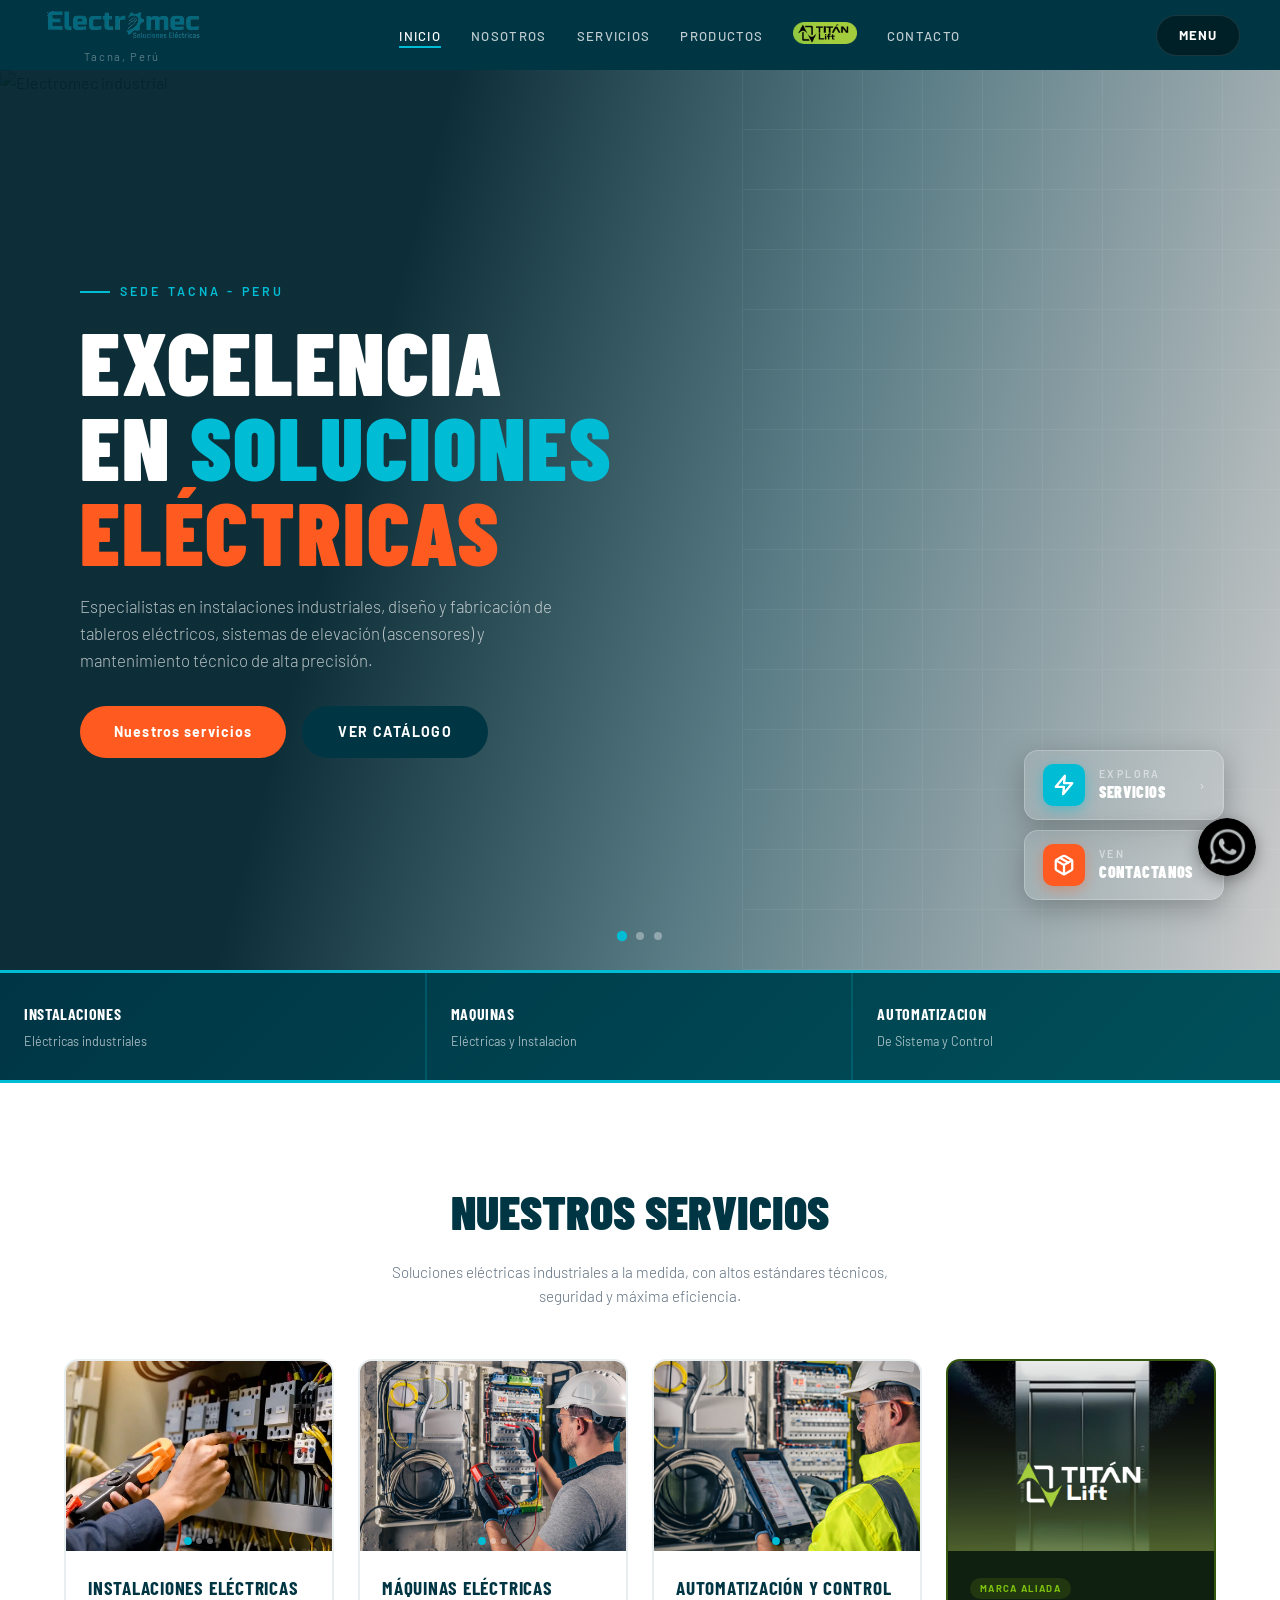
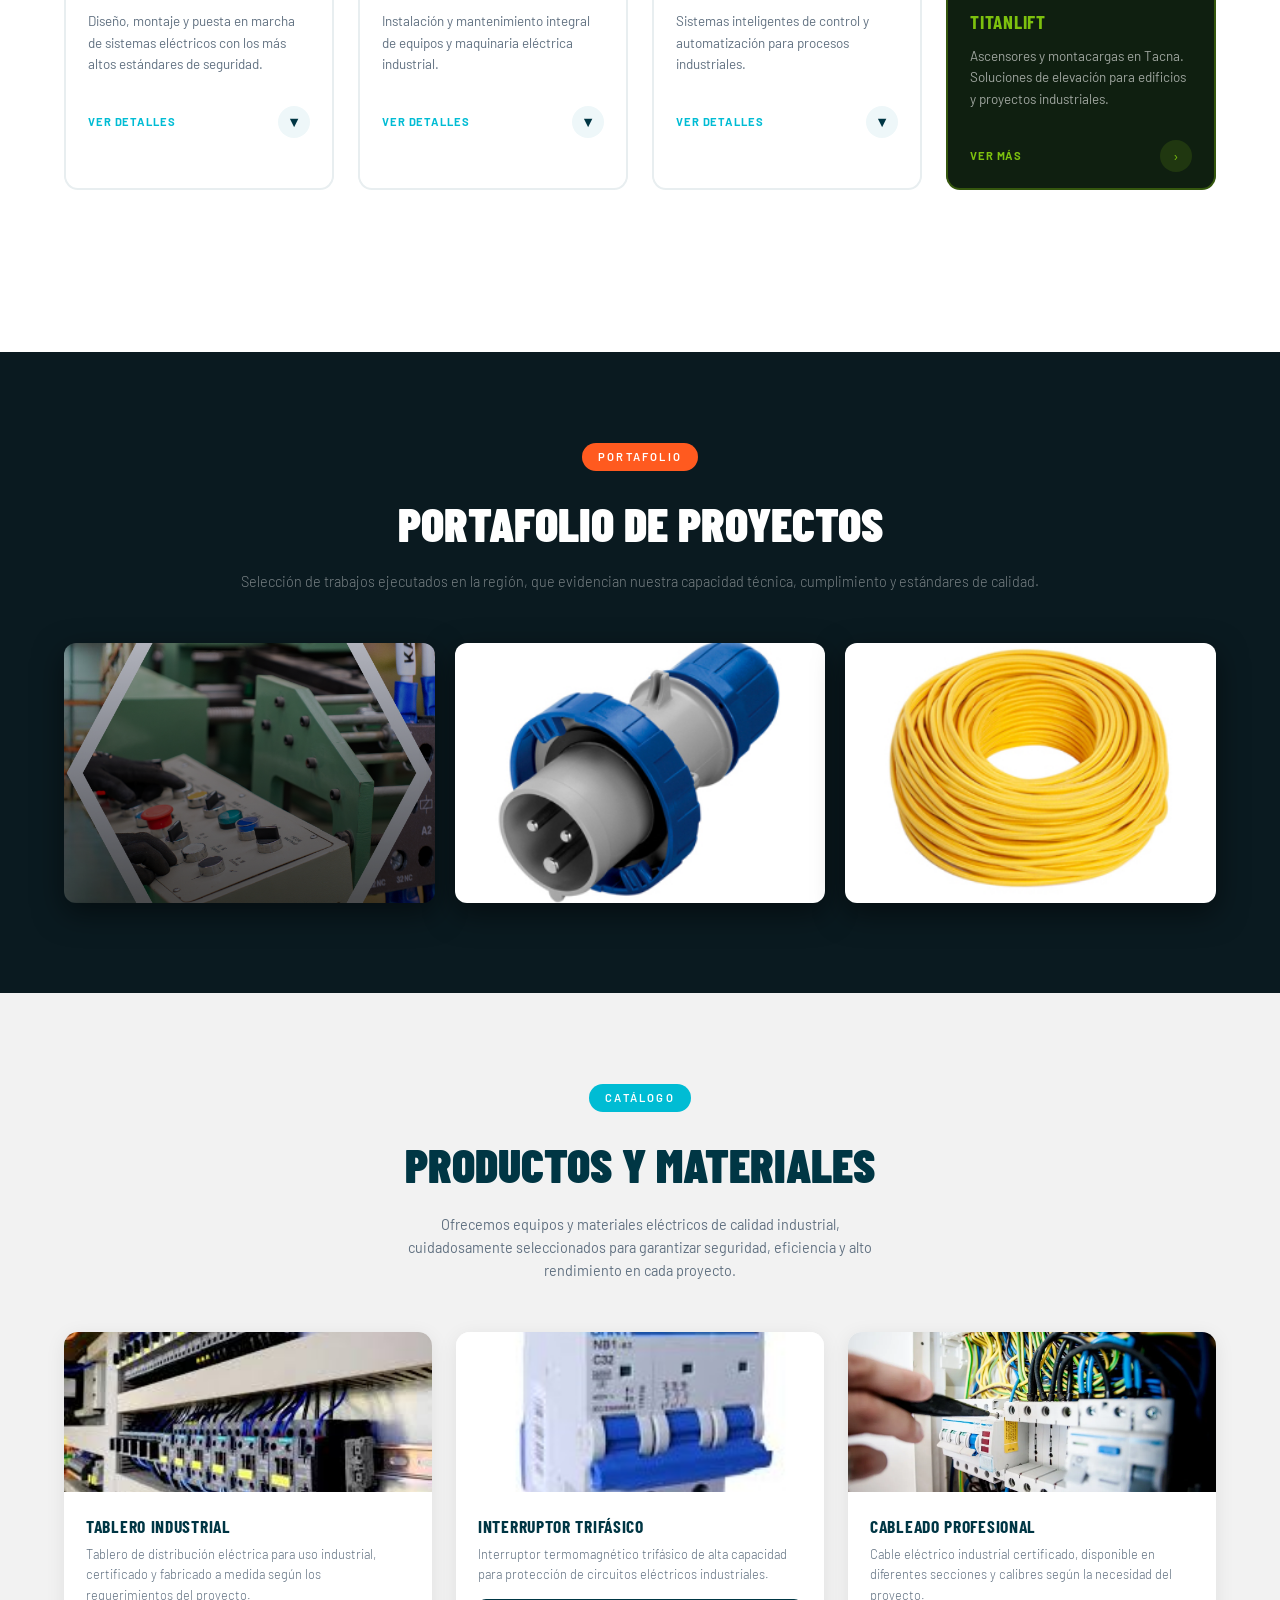
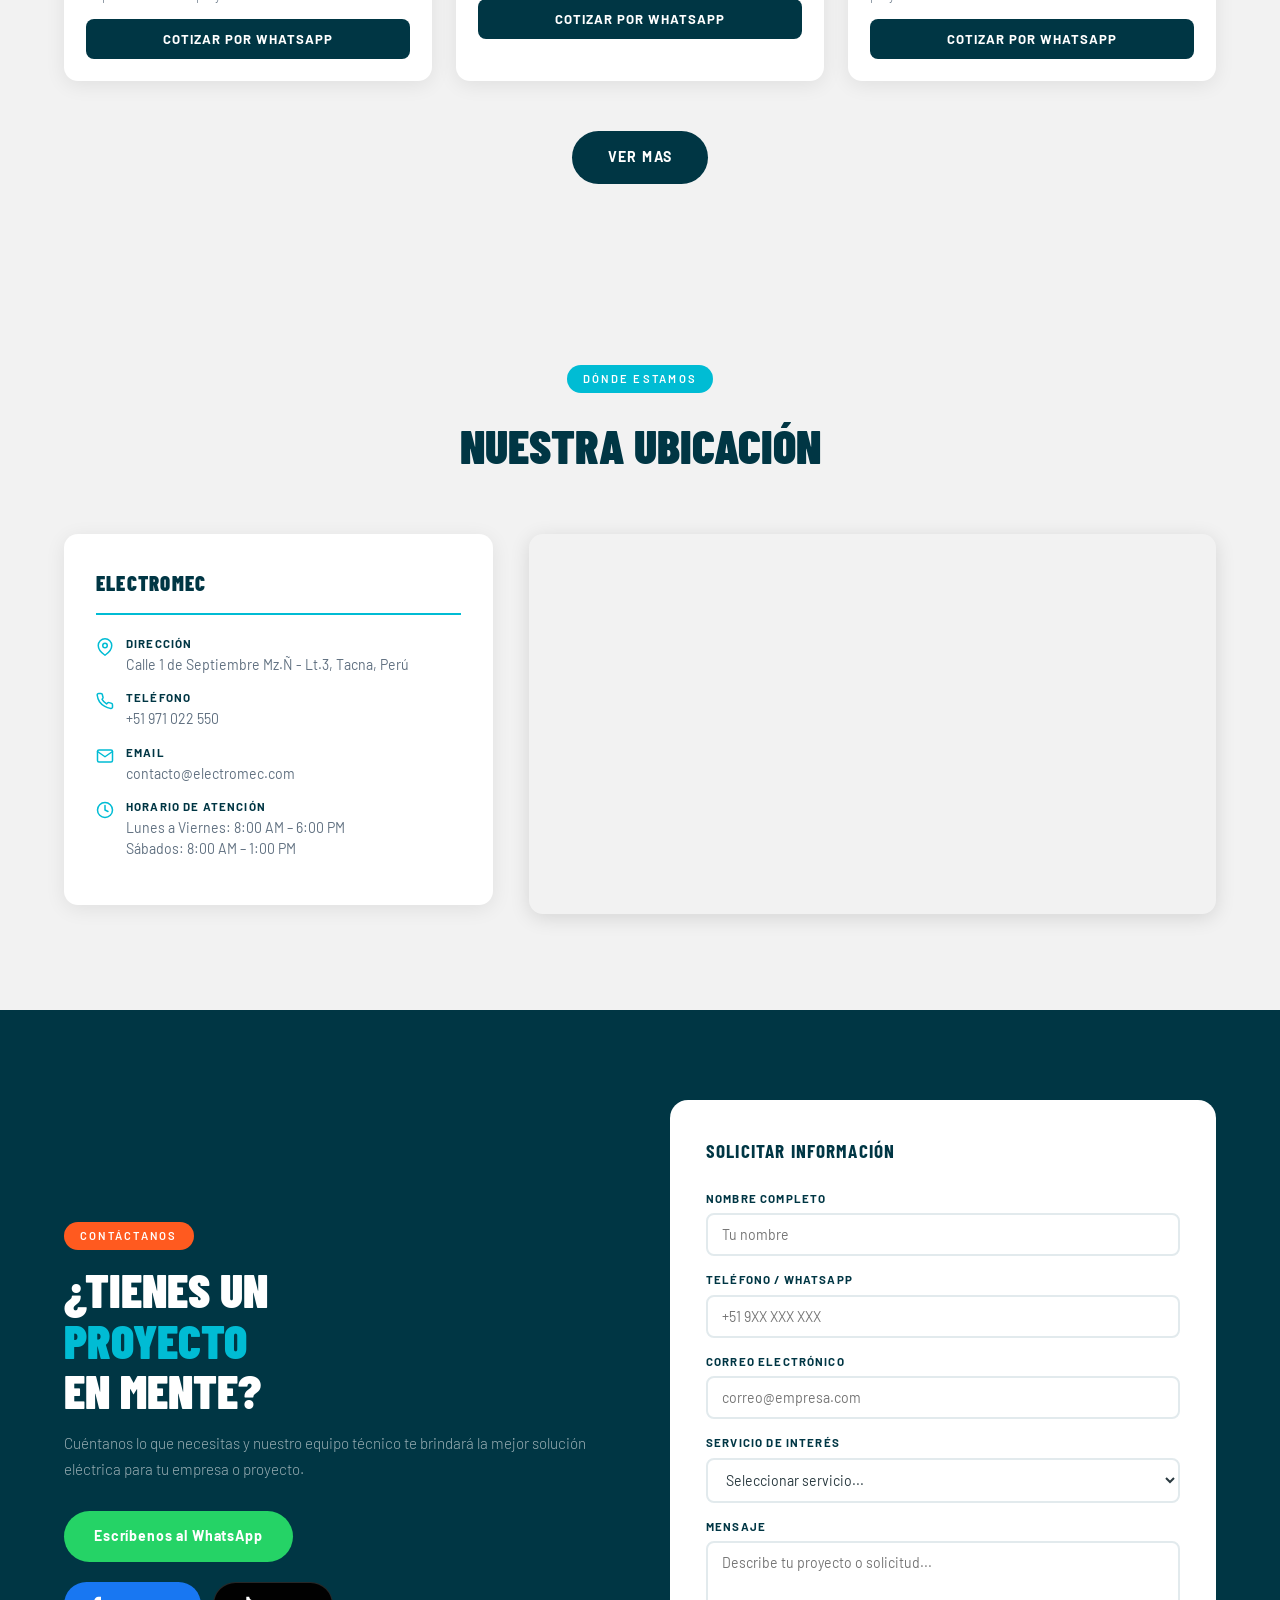
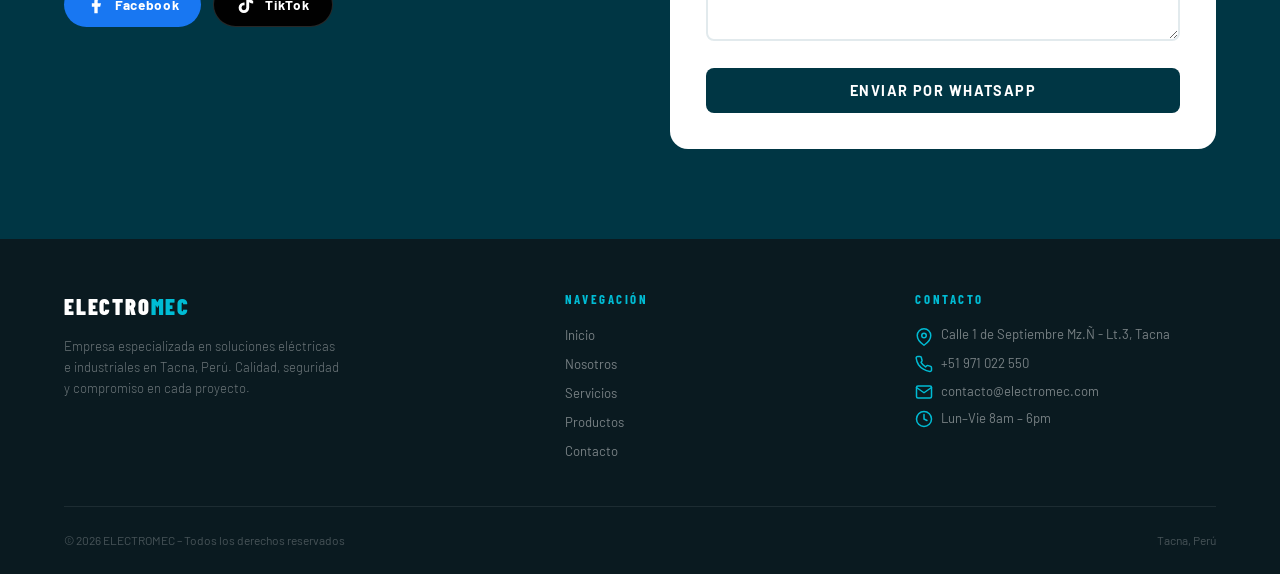
==== commit 0cc196cf: "correccion" ====
--- a/index.html
+++ b/index.html
@@ -61,6 +61,38 @@
         .nav-tintalift:hover { background: var(--tl-green-l) !important; }
         .nav-tintalift::after { display: none !important; }
 
+        .tintalift-section { background: var(--tl-black); padding-bottom: 80px; }
+        
+        /* ══ FRANJA SERVICIOS RÁPIDOS ════════════════ */
+        .franja-servicios {
+            background: linear-gradient(135deg, #003545 0%, #00505a 100%);
+            padding: 0;
+            border-top: 3px solid var(--cyan);
+            border-bottom: 3px solid var(--cyan);
+        }
+        .franja-inner {
+            display:grid; grid-template-columns: repeat(3,1fr);
+        }
+        .franja-item {
+            padding: 28px 24px;
+            display:flex; align-items:center; gap:14px;
+            border-right: 2px solid rgba(0,188,212,.2);
+            cursor:pointer;
+            transition: background .3s, transform .2s;
+        }
+        .franja-item:last-child { border-right:none; }
+        .franja-item:hover { background: rgba(0,188,212,.08); transform: translateY(-3px); }
+        .franja-icon { font-size:2rem; flex-shrink:0; }
+        .franja-texto strong {
+            display:block;
+            font-family:'Barlow Condensed',sans-serif;
+            font-size:1rem; font-weight:700; text-transform:uppercase;
+            color:white; letter-spacing:.04em;
+        }
+        .franja-texto span {
+            font-size:.78rem; color:rgba(255,255,255,.65);
+        }
+        
         .tintalift-section { background: var(--tl-black); padding-bottom: 80px; }
         .tintalift-hero {
             background: linear-gradient(135deg, #4a7a00 0%, var(--tl-green) 55%, var(--tl-green-l) 100%);
@@ -287,12 +319,17 @@
 
         /* ══ CARDS DE SERVICIO CON DESPLEGABLE ══ */
         .servicios-cards-grid { display: grid; grid-template-columns: repeat(4, 1fr); gap: 24px; margin-bottom: 0; }
-        .serv-card { border: 2px solid #e8eef0; border-radius: 14px; overflow: hidden; cursor: pointer; position: relative; transition: border-color 0.3s, transform 0.3s, box-shadow 0.3s; background: #fff; }
+        .serv-card { border: 2px solid #e8eef0; border-radius: 14px; overflow: hidden; cursor: pointer; position: relative; transition: border-color 0.3s, transform 0.45s cubic-bezier(0.4,0,0.2,1), box-shadow 0.3s; background: #fff; }
         .serv-card::before { content: ''; position: absolute; top: 0; left: 0; width: 4px; height: 0; background: var(--secondary); transition: height 0.4s; z-index: 2; }
-        .serv-card:hover, .serv-card.activo { border-color: var(--cyan); transform: translateY(-6px); box-shadow: 0 14px 36px rgba(0,54,68,0.14); }
+        .serv-card:hover, .serv-card.activo { border-color: var(--cyan); transform: translateY(-6px) scale(1.02); box-shadow: 0 14px 36px rgba(0,54,68,0.14); }
         .serv-card:hover::before, .serv-card.activo::before { height: 100%; }
-        .serv-card.activo { border-color: var(--primary); box-shadow: 0 8px 32px rgba(0,54,68,0.18); transform: translateY(-4px); }
+        .serv-card.activo { border-color: var(--primary); box-shadow: 0 8px 32px rgba(0,54,68,0.18); transform: translateY(-4px) scale(1.04); animation: zoomIn 0.45s cubic-bezier(0.4,0,0.2,1) forwards; }
         .serv-card.activo::before { background: var(--primary); height: 100%; }
+        
+        @keyframes zoomIn {
+            0% { transform: translateY(-4px) scale(1); }
+            100% { transform: translateY(-4px) scale(1.04); }
+        }
         .serv-card-body { padding: 22px 22px 18px; }
         .serv-card-num { position: absolute; top: 14px; right: 18px; font-family: 'Barlow Condensed', sans-serif; font-size: 2rem; font-weight: 900; color: rgba(0,54,68,0.07); line-height: 1; z-index: 3; }
         .serv-card-body h3 { font-family: 'Barlow Condensed', sans-serif; font-size: 1.2rem; font-weight: 700; color: var(--primary); text-transform: uppercase; letter-spacing: 0.04em; margin-bottom: 8px; }
@@ -586,13 +623,28 @@
         </a>
     </div>
 </section>
-
-<!-- STATS -->
-<div class="stats-bar">
-    <div class="stat-item anim anim-delay-1"><div class="stat-num">100%</div><div class="stat-label">Tacneños</div></div>
-    <div class="stat-item anim anim-delay-2"><div class="stat-num">150+</div><div class="stat-label">Proyectos realizados</div></div>
-    <div class="stat-item anim anim-delay-3"><div class="stat-num" id="viewerCount">6</div><div class="stat-label">Personas estan viendo esto</div></div>
-    <div class="stat-item anim anim-delay-4"><div class="stat-num">100%</div><div class="stat-label">Garantía de calidad</div></div>
+<!-- FRANJA SERVICIOS RÁPIDOS -->
+<div class="franja-servicios">
+    <div class="franja-inner">
+        <div class="franja-item" data-servicio="instalaciones">
+            <div class="franja-texto">
+                <strong>Instalaciones</strong>
+                <span>Eléctricas industriales</span>
+            </div>
+        </div>
+        <div class="franja-item" data-servicio="tableros">
+            <div class="franja-texto">
+                <strong>Maquinas</strong>
+                <span>Eléctricas y Instalacion</span>
+            </div>
+        </div>
+        <div class="franja-item" data-servicio="mantenimiento">
+            <div class="franja-texto">
+                <strong>Automatizacion</strong>
+                <span>De Sistema y Control</span>
+            </div>
+        </div>
+    </div>
 </div>
 
 <!-- SERVICIOS -->
@@ -606,7 +658,7 @@
         <div class="servicios-cards-grid" id="serv-cards-grid">
 
             <!-- TARJETA 1: Instalaciones Eléctricas -->
-            <div class="serv-card anim anim-delay-1" onclick="toggleServCard('panel-instalaciones', this)">
+            <div class="serv-card anim anim-delay-1" data-servicio="instalaciones" onclick="toggleServCard('panel-instalaciones', this)">
                 <span class="serv-card-num">01</span>
                 <div class="serv-img-carousel" data-sic>
                     <div class="sic-track">
@@ -629,7 +681,7 @@
             </div>
 
             <!-- TARJETA 2: Máquinas Eléctricas -->
-            <div class="serv-card anim anim-delay-2" onclick="toggleServCard('panel-maquinas', this)">
+            <div class="serv-card anim anim-delay-2" data-servicio="tableros" onclick="toggleServCard('panel-maquinas', this)">
                 <span class="serv-card-num">02</span>
                 <div class="serv-img-carousel" data-sic>
                     <div class="sic-track">
@@ -652,7 +704,7 @@
             </div>
 
             <!-- TARJETA 3: Automatización y Control -->
-            <div class="serv-card anim anim-delay-3" onclick="toggleServCard('panel-automatizacion', this)">
+            <div class="serv-card anim anim-delay-3" data-servicio="mantenimiento" onclick="toggleServCard('panel-automatizacion', this)">
                 <span class="serv-card-num">03</span>
                 <div class="serv-img-carousel" data-sic>
                     <div class="sic-track">
@@ -1030,6 +1082,27 @@
         document.body.style.overflow = '';
     }
 
+    /* ══ FRANJA ITEMS – Click para abrir servicios ══ */
+    document.querySelectorAll('.franja-item').forEach(item => {
+        item.addEventListener('click', function() {
+            const servicio = this.dataset.servicio;
+            const card = document.querySelector(`.serv-card[data-servicio="${servicio}"]`);
+            
+            if (card) {
+                // Scroll hacia la sección de servicios
+                const serviciosSection = document.getElementById('servicios');
+                serviciosSection.scrollIntoView({ behavior: 'smooth', block: 'start' });
+                
+                // Esperar un poco para que termine el scroll, luego abrir la tarjeta
+                setTimeout(() => {
+                    if (!card.classList.contains('activo')) {
+                        card.click();
+                    }
+                }, 500);
+            }
+        });
+    });
+
     /* ══ COTIZAR WHATSAPP ══ */
     function cotizarWhatsApp(producto, precio) {
         const msg = `Hola, estoy interesado en cotizar: ${producto} (precio referencial S/ ${precio})`;
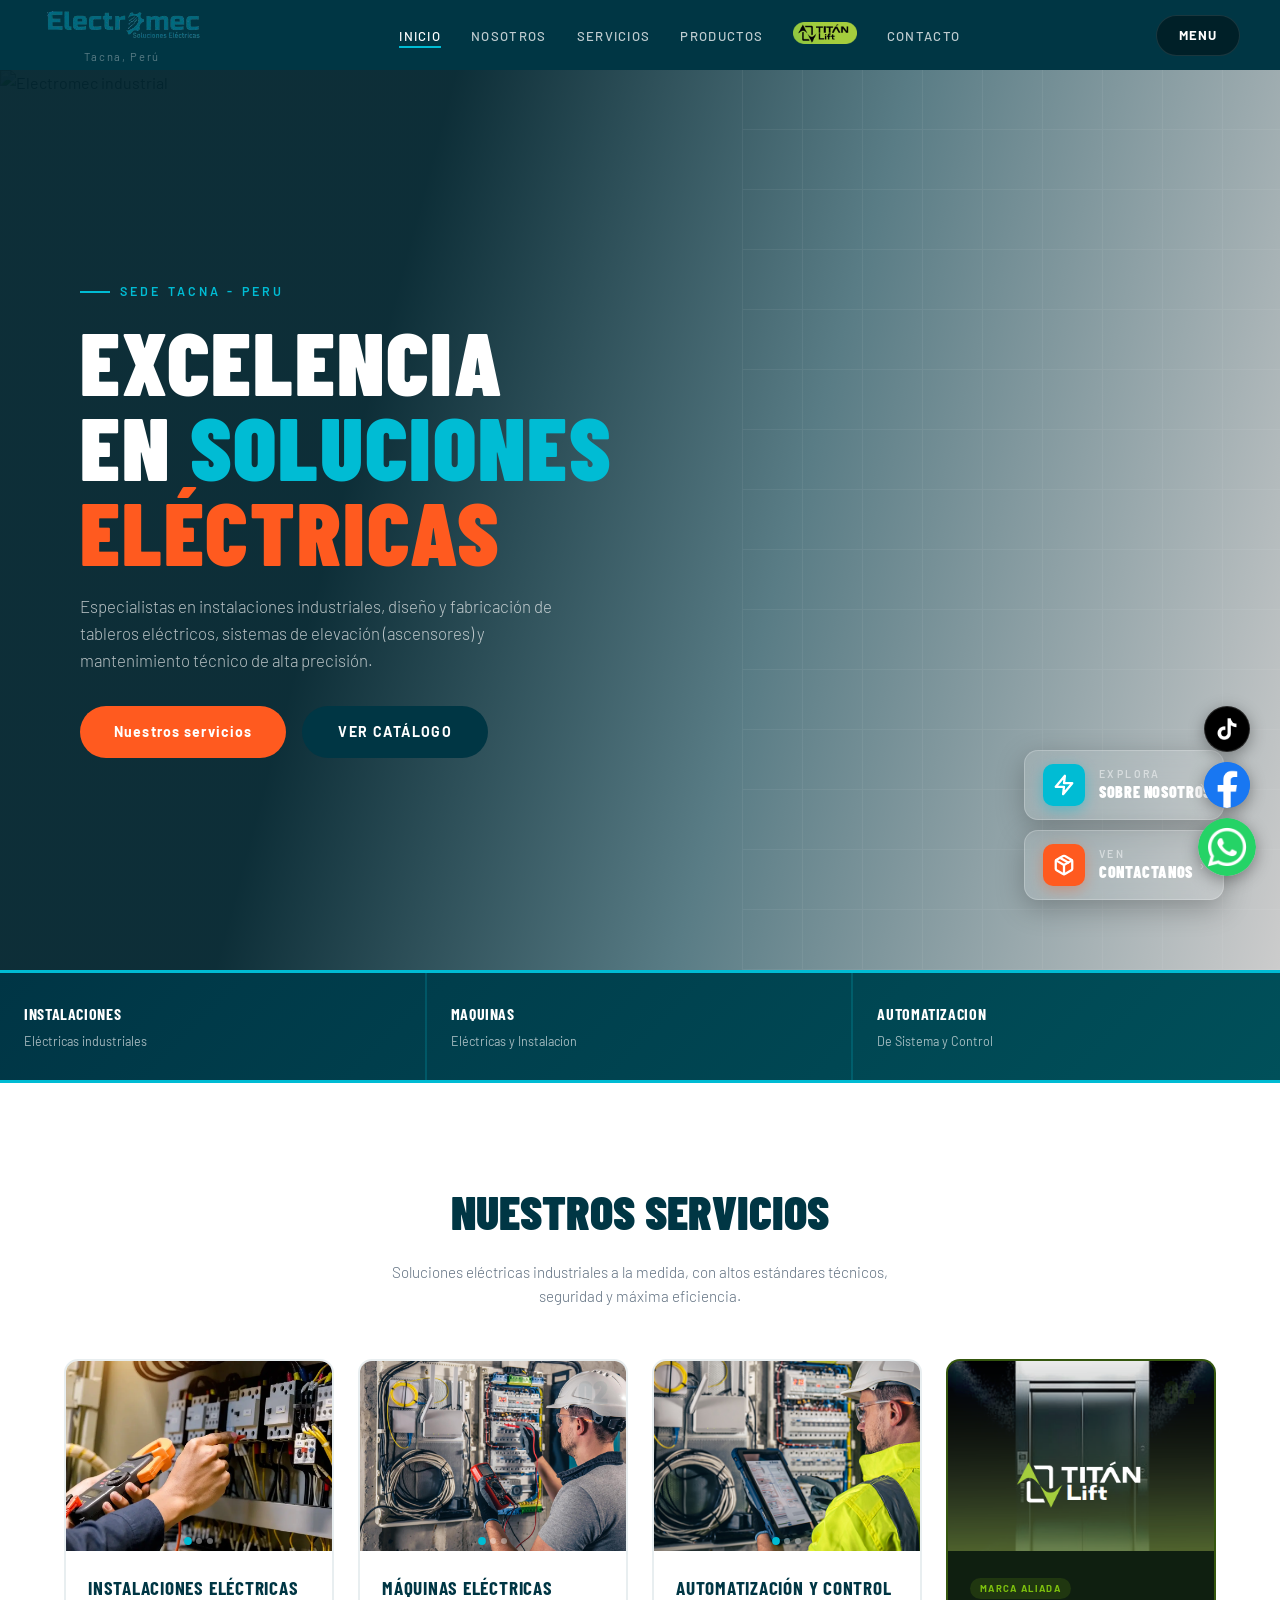
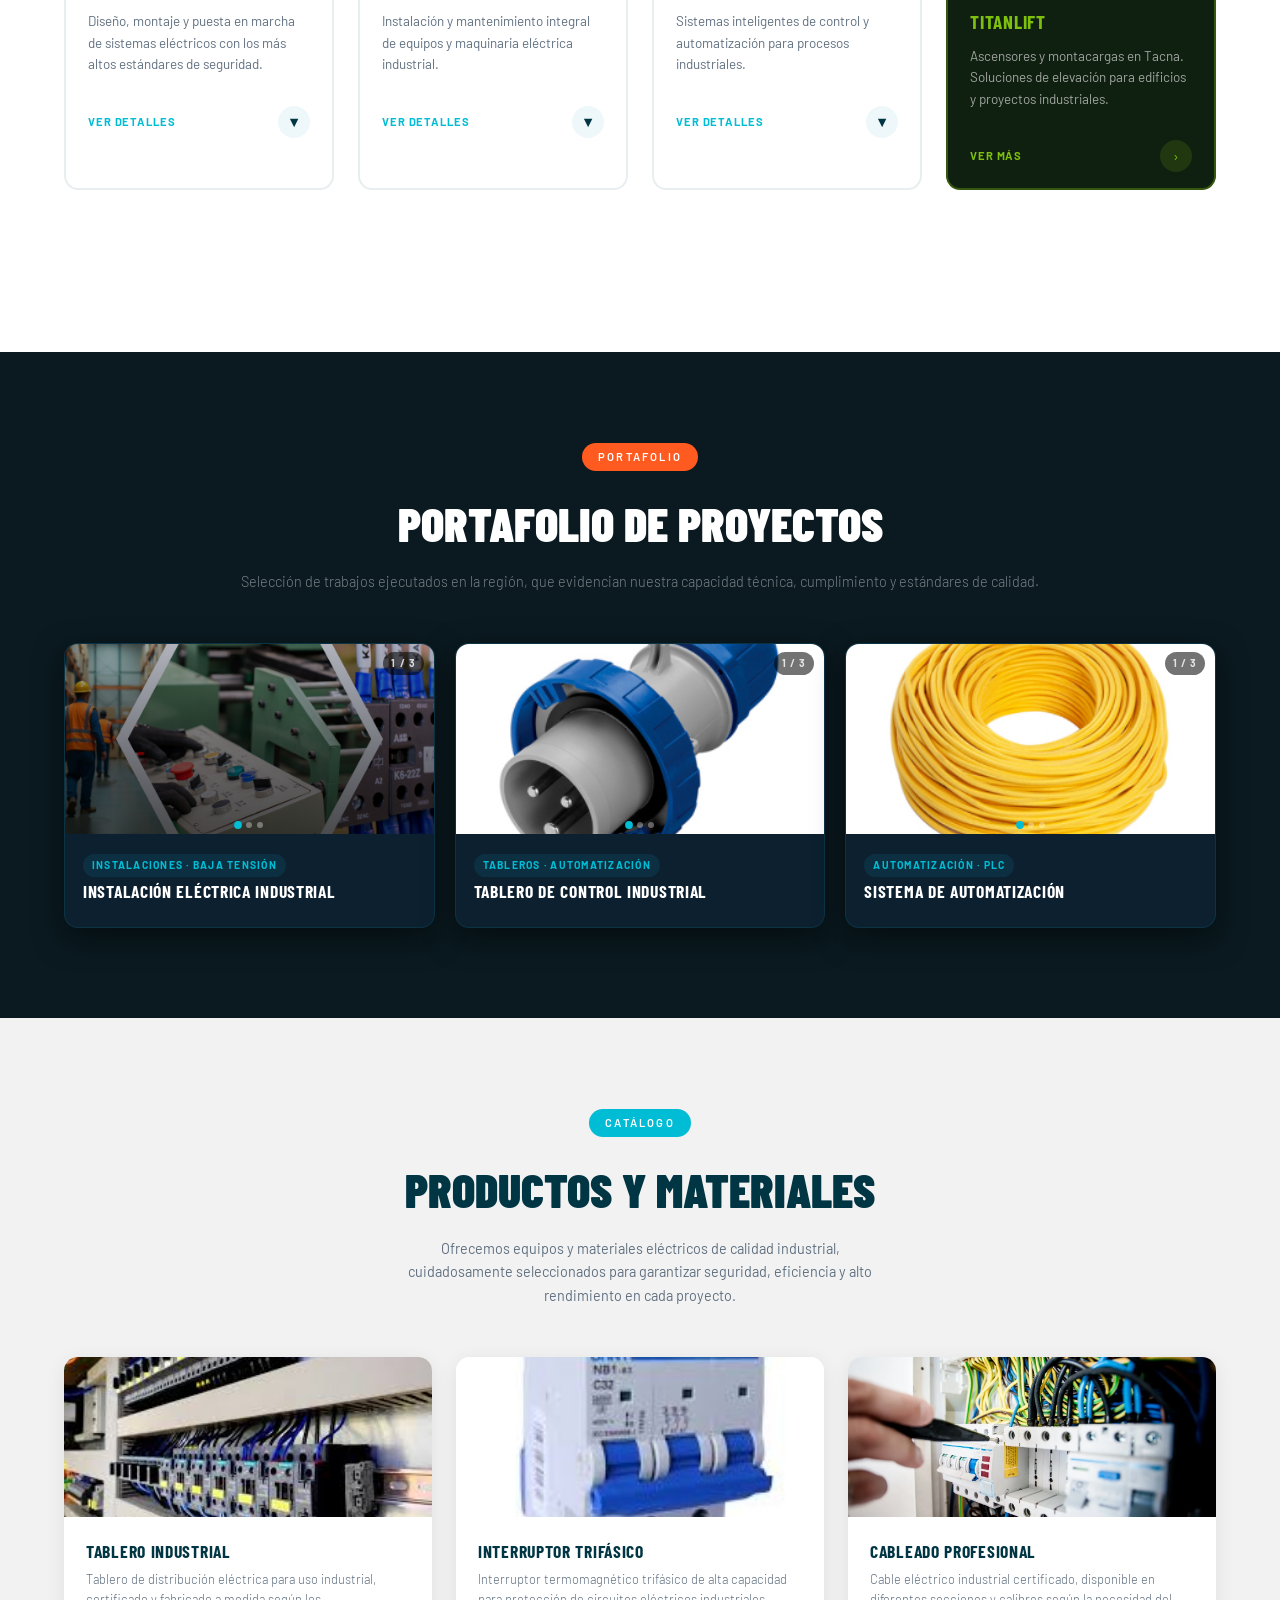
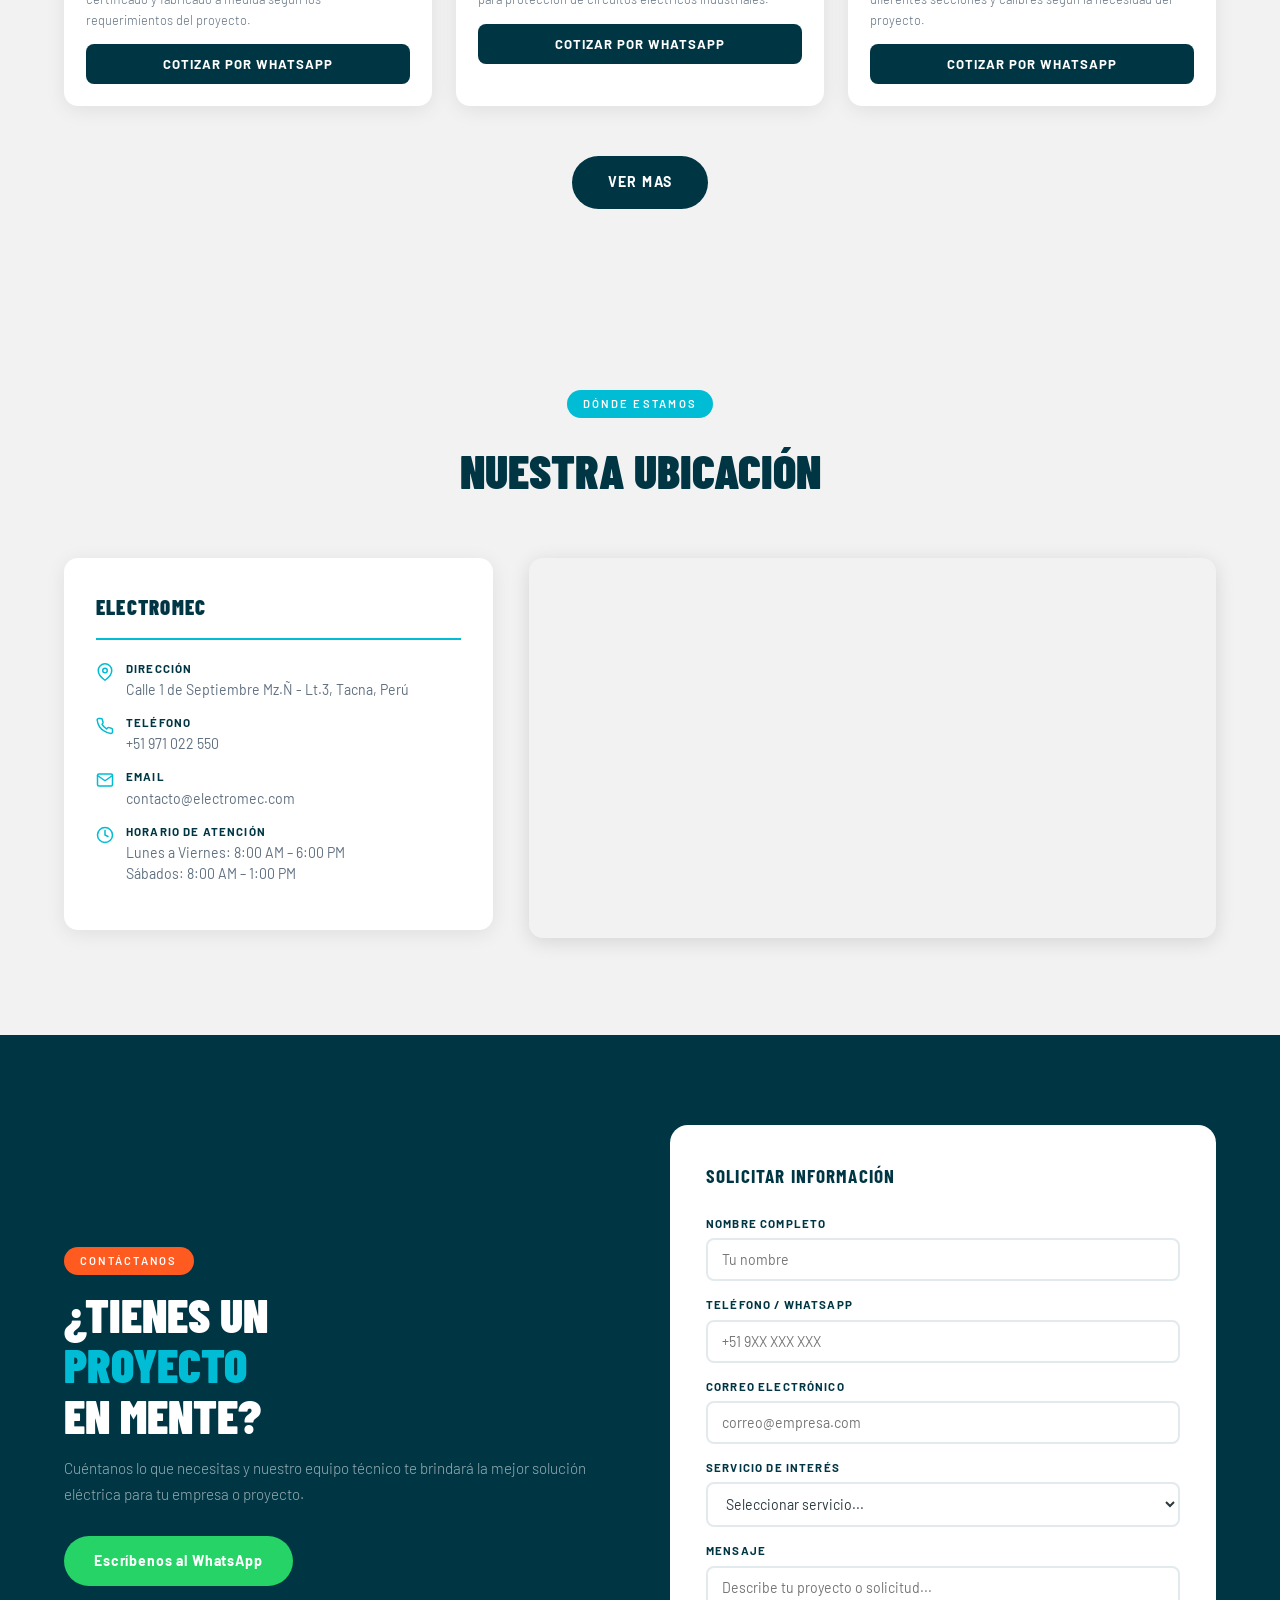
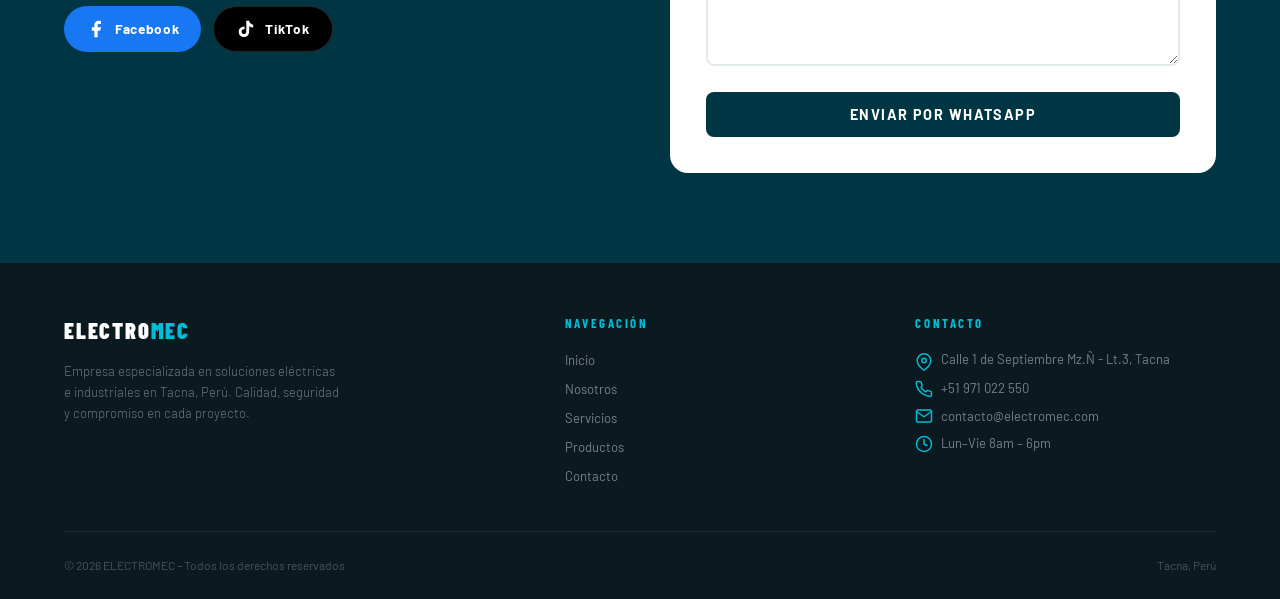
==== commit 893b6f49: "actualizacion de la pagina" ====
--- a/index.html
+++ b/index.html
@@ -399,14 +399,58 @@
         .proyectos-header h2 { font-family:'Barlow Condensed',sans-serif; font-size:clamp(2rem,4vw,3rem); font-weight:900; color:white; text-transform:uppercase; }
         .proyectos-header p { color:rgba(255,255,255,.45); margin-top:8px; font-size:.9rem; font-weight:300; }
         .proyectos-grid { display:grid; grid-template-columns:repeat(3,1fr); gap:20px; }
-        .proyecto { position:relative; border-radius:12px; overflow:hidden; box-shadow:0 10px 30px rgba(0,0,0,.5); }
-        .proyecto img { width:100%; height:260px; object-fit:cover; transition:transform .55s ease; }
-        .proyecto:hover img { transform:scale(1.07); }
-        .proyecto-overlay { position:absolute; inset:0; background:linear-gradient(0deg,rgba(0,54,68,.95) 0%,rgba(0,54,68,.4) 50%,transparent 100%); display:flex; flex-direction:column; justify-content:flex-end; padding:26px; text-align:left; opacity:0; transition:opacity .4s; }
-        .proyecto:hover .proyecto-overlay { opacity:1; }
-        .proyecto-overlay h3 { font-family:'Barlow Condensed',sans-serif; font-size:1.25rem; font-weight:700; text-transform:uppercase; margin-bottom:10px; }
+
+        /* Tarjeta proyecto con mini-carrusel */
+        .proyecto { position:relative; border-radius:14px; overflow:hidden; box-shadow:0 10px 30px rgba(0,0,0,.5); background:#0d2030; border:1px solid rgba(0,188,212,.12); transition:transform .3s, box-shadow .3s; }
+        .proyecto:hover { transform:translateY(-5px); box-shadow:0 18px 48px rgba(0,0,0,.7); }
+        .proyecto-carousel { position:relative; height:190px; overflow:hidden; }
+        .proyecto-carousel .pc-track { display:flex; height:100%; transition:transform .5s cubic-bezier(.4,0,.2,1); }
+        .proyecto-carousel .pc-track img { min-width:100%; width:100%; height:100%; object-fit:cover; flex-shrink:0; cursor:zoom-in; transition:transform .4s; }
+        .proyecto-carousel .pc-track img:hover { transform:scale(1.04); }
+        .pc-btn { position:absolute; top:50%; transform:translateY(-50%); background:rgba(0,0,0,.5); border:1px solid rgba(0,188,212,.35); color:white; width:28px; height:28px; border-radius:50%; cursor:pointer; font-size:.95rem; display:flex; align-items:center; justify-content:center; z-index:4; opacity:0; transition:opacity .3s, background .25s; padding:0; }
+        .proyecto-carousel:hover .pc-btn { opacity:1; }
+        .pc-btn:hover { background:var(--cyan); border-color:var(--cyan); }
+        .pc-prev { left:7px; }
+        .pc-next { right:7px; }
+        .pc-dots { position:absolute; bottom:6px; left:50%; transform:translateX(-50%); display:flex; gap:5px; z-index:4; }
+        .pc-dot { width:6px; height:6px; border-radius:50%; background:rgba(255,255,255,.35); border:none; cursor:pointer; padding:0; transition:background .3s, transform .3s; }
+        .pc-dot.activo { background:var(--cyan); transform:scale(1.3); }
+        .pc-counter { position:absolute; top:8px; right:10px; background:rgba(0,0,0,.55); color:rgba(255,255,255,.8); font-size:.65rem; font-weight:700; letter-spacing:.1em; padding:3px 8px; border-radius:20px; z-index:4; pointer-events:none; }
+
+        .proyecto-info { padding:16px 18px 18px; }
+        .proyecto-info h3 { font-family:'Barlow Condensed',sans-serif; font-size:1.1rem; font-weight:700; color:white; text-transform:uppercase; letter-spacing:.04em; margin-bottom:4px; }
+        .proyecto-info .proy-tag { font-size:.65rem; font-weight:700; letter-spacing:.12em; text-transform:uppercase; color:var(--cyan); background:rgba(0,188,212,.1); border-radius:20px; padding:3px 9px; display:inline-block; }
         .btn-ver { display:inline-block; padding:8px 22px; background:var(--orange); color:white; border-radius:30px; font-weight:700; font-size:.78rem; letter-spacing:.08em; transition:background .3s; width:fit-content; }
         .btn-ver:hover { background:var(--orange-d); }
+
+        /* Lightbox de proyectos con descripción */
+        .proy-lightbox { position:fixed; inset:0; z-index:99999; background:rgba(0,0,0,0); display:flex; align-items:center; justify-content:center; opacity:0; pointer-events:none; transition:opacity .35s ease, background .35s ease; backdrop-filter:blur(0px); }
+        .proy-lightbox.activo { opacity:1; pointer-events:all; background:rgba(0,0,0,.92); backdrop-filter:blur(12px); }
+        .proy-lb-inner { display:flex; gap:0; max-width:92vw; max-height:90vh; border-radius:16px; overflow:hidden; box-shadow:0 30px 80px rgba(0,0,0,.7), 0 0 0 1px rgba(0,188,212,.2); transform:scale(.7); transition:transform .4s cubic-bezier(.34,1.25,.64,1); }
+        .proy-lightbox.activo .proy-lb-inner { transform:scale(1); }
+        .proy-lb-img-side { position:relative; background:#000; display:flex; align-items:center; justify-content:center; max-width:65vw; }
+        .proy-lb-img-side img { display:block; max-width:65vw; max-height:85vh; width:auto; height:auto; object-fit:contain; }
+        .proy-lb-info { width:300px; flex-shrink:0; background:linear-gradient(160deg,#0a1f2b,#0d2a38); display:flex; flex-direction:column; padding:30px 26px; overflow-y:auto; }
+        .proy-lb-badge { font-size:.62rem; font-weight:700; letter-spacing:.16em; text-transform:uppercase; color:var(--cyan); background:rgba(0,188,212,.12); border-radius:20px; padding:4px 12px; display:inline-block; margin-bottom:14px; }
+        .proy-lb-info h2 { font-family:'Barlow Condensed',sans-serif; font-size:1.5rem; font-weight:900; color:white; text-transform:uppercase; letter-spacing:.04em; margin-bottom:16px; line-height:1.1; }
+        .proy-lb-desc { font-size:.84rem; color:rgba(255,255,255,.65); line-height:1.7; flex:1; }
+        .proy-lb-desc strong { color:var(--cyan); display:block; margin-top:14px; margin-bottom:4px; font-size:.72rem; letter-spacing:.12em; text-transform:uppercase; }
+        .proy-lb-step { display:flex; gap:10px; align-items:flex-start; margin-bottom:10px; }
+        .proy-lb-step-num { width:22px; height:22px; border-radius:50%; background:var(--cyan); color:var(--dark); font-size:.7rem; font-weight:900; display:flex; align-items:center; justify-content:center; flex-shrink:0; margin-top:1px; }
+        .proy-lb-step p { font-size:.82rem; color:rgba(255,255,255,.6); line-height:1.5; margin:0; }
+        .proy-lb-close { position:absolute; top:14px; right:14px; width:36px; height:36px; border-radius:50%; background:rgba(255,255,255,.08); border:1px solid rgba(255,255,255,.2); color:white; cursor:pointer; font-size:1.1rem; display:flex; align-items:center; justify-content:center; z-index:5; transition:background .25s, transform .3s; }
+        .proy-lb-close:hover { background:var(--cyan); transform:rotate(90deg) scale(1.1); }
+        .proy-lb-nav { position:absolute; top:50%; transform:translateY(-50%); width:42px; height:42px; border-radius:50%; background:rgba(255,255,255,.08); border:1px solid rgba(0,188,212,.35); color:white; font-size:1.3rem; cursor:pointer; display:flex; align-items:center; justify-content:center; z-index:5; transition:background .25s; }
+        .proy-lb-nav:hover { background:var(--cyan); }
+        .proy-lb-prev { left:14px; }
+        .proy-lb-next { right:14px; }
+        .proy-lb-counter { position:absolute; bottom:14px; left:50%; transform:translateX(-50%); color:rgba(255,255,255,.45); font-size:.72rem; letter-spacing:.16em; font-family:'Barlow Condensed',sans-serif; font-weight:600; text-transform:uppercase; pointer-events:none; }
+        @media(max-width:768px){
+            .proy-lb-inner { flex-direction:column; max-width:96vw; max-height:92vh; }
+            .proy-lb-img-side { max-width:96vw; }
+            .proy-lb-img-side img { max-width:96vw; max-height:50vh; }
+            .proy-lb-info { width:100%; padding:20px; }
+        }
 
         /* CATÁLOGO */
         .catalogo { padding:90px 0; background:var(--light); }
@@ -474,10 +518,17 @@
         .footer-col p { font-size:.82rem; color:rgba(255,255,255,.45); margin-bottom:8px; line-height:1.5; }
         .footer-bottom { display:flex; justify-content:space-between; align-items:center; font-size:.75rem; color:rgba(255,255,255,.25); }
 
-        /* WHATSAPP */
-        .whatsapp { position:fixed; bottom:24px; right:24px; width:58px; height:58px; z-index:1000; }
+        /* BOTONES FLOTANTES */
+        .floating-social { position:fixed; bottom:24px; right:24px; z-index:1000; display:flex; flex-direction:column; align-items:center; gap:10px; }
+        .whatsapp { width:58px; height:58px; }
         .whatsapp img { width:100%; height:100%; border-radius:50%; box-shadow:0 4px 16px rgba(0,0,0,.35); transition:transform .3s; }
         .whatsapp img:hover { transform:scale(1.12); }
+        .float-social-btn { width:46px; height:46px; border-radius:50%; display:flex; align-items:center; justify-content:center; box-shadow:0 4px 16px rgba(0,0,0,.35); transition:transform .3s,box-shadow .3s; text-decoration:none; overflow:hidden; }
+        .float-social-btn:hover { transform:scale(1.12); box-shadow:0 6px 22px rgba(0,0,0,.45); }
+        .float-social-btn.facebook { background:#1877f2; }
+        .float-social-btn.tiktok { background:#010101; border:1px solid rgba(255,255,255,.15); }
+        .float-social-btn img { width:100%; height:100%; object-fit:cover; border-radius:50%; display:block; }
+        @media (max-width:768px) { .floating-social { bottom:18px; right:18px; } .whatsapp { width:52px; height:52px; } .float-social-btn { width:42px; height:42px; } }
 
         /* TARJETAS FLOTANTES */
         .hero-floating-cards { position: absolute; right: 56px; bottom: 70px; z-index: 4; display: flex; flex-direction: column; gap: 10px; }
@@ -515,7 +566,7 @@
 
         /* RESPONSIVE */
         @media (max-width:1024px) { .catalogo-grid { grid-template-columns:repeat(2,1fr); } .proyectos-grid { grid-template-columns:repeat(2,1fr); } .stats-bar { grid-template-columns:repeat(2,1fr); } .nosotros-inner { grid-template-columns:1fr; gap:40px; } .ubicacion-grid, .contacto-inner { grid-template-columns:1fr; } .footer-grid { grid-template-columns:1fr 1fr; } }
-        @media (max-width:768px) { .header { padding:0 16px; } .nav-links { display:none; } .hero-content { margin-left:20px; margin-right:20px; } .hero-content h1 { font-size:clamp(2.4rem,9vw,3.5rem); } .hero-buttons { flex-direction:column; gap:10px; align-items:flex-start; } .catalogo-grid { grid-template-columns:1fr; } .footer-grid { grid-template-columns:1fr; gap:28px; } .stats-bar { grid-template-columns:repeat(2,1fr); gap:0; } .stat-item { border-right:none; border-bottom:1px solid rgba(255,255,255,.08); padding:20px; } .nosotros-inner { grid-template-columns:1fr; } .nosotros-visual { display:none; } .nosotros-valores { grid-template-columns:repeat(2,1fr); } .proyectos-grid { grid-template-columns:1fr; } .proyecto img { height:220px; } .servicios-cards-grid { grid-template-columns: 1fr; } .mapa iframe { height:260px; } .contacto-inner { grid-template-columns:1fr; gap:36px; } .footer-bottom { flex-direction:column; gap:8px; text-align:center; } .whatsapp { bottom:18px; right:18px; width:52px; height:52px; } }
+        @media (max-width:768px) { .header { padding:0 16px; } .nav-links { display:none; } .hero-content { margin-left:20px; margin-right:20px; } .hero-content h1 { font-size:clamp(2.4rem,9vw,3.5rem); } .hero-buttons { flex-direction:column; gap:10px; align-items:flex-start; } .catalogo-grid { grid-template-columns:1fr; } .footer-grid { grid-template-columns:1fr; gap:28px; } .stats-bar { grid-template-columns:repeat(2,1fr); gap:0; } .stat-item { border-right:none; border-bottom:1px solid rgba(255,255,255,.08); padding:20px; } .nosotros-inner { grid-template-columns:1fr; } .nosotros-visual { display:none; } .nosotros-valores { grid-template-columns:repeat(2,1fr); } .proyectos-grid { grid-template-columns:1fr; } .proyecto img { height:220px; } .servicios-cards-grid { grid-template-columns: 1fr; } .mapa iframe { height:260px; } .contacto-inner { grid-template-columns:1fr; gap:36px; } .footer-bottom { flex-direction:column; gap:8px; text-align:center; } .floating-social { bottom:18px; right:18px; } .whatsapp { width:52px; height:52px; } }
         @media (max-width:480px) { .nosotros-valores { grid-template-columns:1fr; } .hero-content { margin-left:16px; } .hero-eyebrow { font-size:.65rem; } .contacto-form { padding:24px 20px; } .footer-grid { grid-template-columns:1fr; } }
     </style>
 </head>
@@ -605,11 +656,11 @@
         <div class="dot" onclick="irSlide(2)"></div>
     </div>
     <div class="hero-floating-cards" style="z-index:10;">
-        <a href="servicios.html" class="float-card">
+        <a href="nosotros.html " class="float-card">
             <div class="float-card-icon"><svg width="22" height="22" viewBox="0 0 24 24" fill="none" stroke="white" stroke-width="2.5" stroke-linecap="round" stroke-linejoin="round"><polyline points="13 2 3 14 12 14 11 22 21 10 12 10 13 2"/></svg></div>
             <div class="float-card-text">
                 <div class="float-card-label">Explora</div>
-                <div class="float-card-title">Servicios</div>
+                <div class="float-card-title">Sobre Nosotros</div>
             </div>
             <span class="float-card-arrow">&#8250;</span>
         </a>
@@ -871,21 +922,101 @@
             <p>Selección de trabajos ejecutados en la región, que evidencian nuestra capacidad técnica, cumplimiento y estándares de calidad.</p>
         </div>
         <div class="proyectos-grid">
-            <div class="proyecto anim anim-delay-1">
-                <img src="img/sc.png" alt="Proyecto 1" onerror="this.src='img/carrusel1.jpg'" loading="lazy">
-                <div class="proyecto-overlay"><h3>Instalación Eléctrica Industrial</h3><a href="servicios.html" class="btn-ver">Ver más</a></div>
-            </div>
-            <div class="proyecto anim anim-delay-2">
-                <img src="img/sd.jpg" alt="Proyecto 2" onerror="this.src='img/carrusel2.jpg'" loading="lazy">
-                <div class="proyecto-overlay"><h3>Tablero de Control Industrial</h3><a href="servicios.html" class="btn-ver">Ver más</a></div>
-            </div>
-            <div class="proyecto anim anim-delay-3">
-                <img src="img/sf.jpg" alt="Proyecto 3" onerror="this.src='img/carrusel3.jpeg'" loading="lazy">
-                <div class="proyecto-overlay"><h3>Sistema de Automatización</h3><a href="servicios.html" class="btn-ver">Ver más</a></div>
-            </div>
+
+            <!-- Proyecto 1 -->
+            <div class="proyecto anim anim-delay-1"
+                 data-proy-titulo="Instalación Eléctrica Industrial"
+                 data-proy-tag="Instalaciones · Baja tensión"
+                 data-proy-desc="Diseño y ejecución completa del sistema eléctrico de una planta industrial en Tacna, incluyendo tablero principal de distribución, canalización y tendido de conductores."
+                 data-proy-pasos='["Relevamiento técnico y planos eléctricos","Suministro de materiales certificados","Montaje de tablero de distribución","Tendido de bandejas y ductos","Conexionado, pruebas y puesta en marcha"]'>
+                <div class="proyecto-carousel" data-pc>
+                    <div class="pc-track">
+                        <img src="img/sc.png" alt="Instalación eléctrica 1" onerror="this.src='img/carrusel1.jpg'" loading="lazy">
+                        <img src="img/instalaciones-electricas-industriales.webp" alt="Instalación eléctrica 2" onerror="this.src='img/carrusel1.jpg'" loading="lazy">
+                        <img src="img/images (1).jpg" alt="Instalación eléctrica 3" onerror="this.src='img/carrusel1.jpg'" loading="lazy">
+                    </div>
+                    <button class="pc-btn pc-prev" aria-label="Anterior">&#8249;</button>
+                    <button class="pc-btn pc-next" aria-label="Siguiente">&#8250;</button>
+                    <div class="pc-dots"></div>
+                    <div class="pc-counter">1 / 3</div>
+                </div>
+                <div class="proyecto-info">
+                    <span class="proy-tag">Instalaciones · Baja tensión</span>
+                    <h3>Instalación Eléctrica Industrial</h3>
+                </div>
+            </div>
+
+            <!-- Proyecto 2 -->
+            <div class="proyecto anim anim-delay-2"
+                 data-proy-titulo="Tablero de Control Industrial"
+                 data-proy-tag="Tableros · Automatización"
+                 data-proy-desc="Fabricación y montaje de tablero eléctrico industrial para control de motores y distribución de fuerza en planta procesadora, con protecciones termomagnéticas y guardamotores."
+                 data-proy-pasos='["Ingeniería y diseño del diagrama unifilar","Fabricación de gabinete metálico","Montaje de elementos de control y fuerza","Cableado interno y etiquetado","Pruebas FAT y comisionamiento en sitio"]'>
+                <div class="proyecto-carousel" data-pc>
+                    <div class="pc-track">
+                        <img src="img/sd.jpg" alt="Tablero control 1" onerror="this.src='img/carrusel2.jpg'" loading="lazy">
+                        <img src="img/tablero.jpg" alt="Tablero control 2" onerror="this.src='img/carrusel2.jpg'" loading="lazy">
+                        <img src="img/TABLERO-ELECTRICO-EINSAC.jpg" alt="Tablero control 3" onerror="this.src='img/carrusel2.jpg'" loading="lazy">
+                    </div>
+                    <button class="pc-btn pc-prev" aria-label="Anterior">&#8249;</button>
+                    <button class="pc-btn pc-next" aria-label="Siguiente">&#8250;</button>
+                    <div class="pc-dots"></div>
+                    <div class="pc-counter">1 / 3</div>
+                </div>
+                <div class="proyecto-info">
+                    <span class="proy-tag">Tableros · Automatización</span>
+                    <h3>Tablero de Control Industrial</h3>
+                </div>
+            </div>
+
+            <!-- Proyecto 3 -->
+            <div class="proyecto anim anim-delay-3"
+                 data-proy-titulo="Sistema de Automatización"
+                 data-proy-tag="Automatización · PLC"
+                 data-proy-desc="Implementación de sistema de automatización con PLC para control de proceso productivo, incluyendo variadores de frecuencia, sensores y HMI para monitoreo en tiempo real."
+                 data-proy-pasos='["Análisis del proceso y definición de I/O","Programación PLC y configuración de variadores","Instalación de sensores y actuadores","Integración de HMI y SCADA","Capacitación al personal operativo"]'>
+                <div class="proyecto-carousel" data-pc>
+                    <div class="pc-track">
+                        <img src="img/sf.jpg" alt="Automatización 1" onerror="this.src='img/carrusel3.jpeg'" loading="lazy">
+                        <img src="img/automatizacion.jpg" alt="Automatización 2" onerror="this.src='img/carrusel3.jpeg'" loading="lazy">
+                        <img src="img/preventivo-correctivo.jpg" alt="Automatización 3" onerror="this.src='img/carrusel3.jpeg'" loading="lazy">
+                    </div>
+                    <button class="pc-btn pc-prev" aria-label="Anterior">&#8249;</button>
+                    <button class="pc-btn pc-next" aria-label="Siguiente">&#8250;</button>
+                    <div class="pc-dots"></div>
+                    <div class="pc-counter">1 / 3</div>
+                </div>
+                <div class="proyecto-info">
+                    <span class="proy-tag">Automatización · PLC</span>
+                    <h3>Sistema de Automatización</h3>
+                </div>
+            </div>
+
         </div>
     </div>
 </section>
+
+<!-- LIGHTBOX PROYECTOS (con descripción de proceso) -->
+<div class="proy-lightbox" id="proyLightbox">
+    <div class="proy-lb-inner">
+        <div class="proy-lb-img-side" style="position:relative;">
+            <button class="proy-lb-nav proy-lb-prev" id="plbPrev">&#8249;</button>
+            <img id="plbImg" src="" alt="Proyecto">
+            <button class="proy-lb-nav proy-lb-next" id="plbNext">&#8250;</button>
+            <div class="proy-lb-counter" id="plbCounter"></div>
+        </div>
+        <div class="proy-lb-info">
+            <button class="proy-lb-close" id="plbClose">✕</button>
+            <span class="proy-lb-badge" id="plbTag"></span>
+            <h2 id="plbTitulo"></h2>
+            <div class="proy-lb-desc">
+                <p id="plbDescTxt"></p>
+                <strong>Proceso de ejecución</strong>
+                <div id="plbPasos"></div>
+            </div>
+        </div>
+    </div>
+</div>
 
 <!-- CATÁLOGO -->
 <section id="catalogo" class="catalogo">
@@ -1026,10 +1157,18 @@
     </div>
 </footer>
 
-<!-- WHATSAPP FLOTANTE -->
-<a href="https://wa.me/51971022550?text=Hola,%20quiero%20información%20sobre%20sus%20servicios" class="whatsapp" target="_blank">
-    <img src="img/whatsapp (1).png" alt="WhatsApp" onerror="this.src='img/whatsapp.png'" loading="lazy">
-</a>
+<!-- BOTONES FLOTANTES -->
+<div class="floating-social">
+    <a href="https://tiktok.com" target="_blank" class="float-social-btn tiktok" aria-label="TikTok">
+        <img src="img/tik-tok (1).png" alt="TikTok" loading="lazy">
+    </a>
+    <a href="https://facebook.com" target="_blank" class="float-social-btn facebook" aria-label="Facebook">
+        <img src="img/facebook (1).png" alt="Facebook" loading="lazy">
+    </a>
+    <a href="https://wa.me/51971022550?text=Hola,%20quiero%20información%20sobre%20sus%20servicios" class="whatsapp" target="_blank">
+        <img src="img/social.png" alt="WhatsApp" onerror="this.src='img/whatsapp.png'" loading="lazy">
+    </a>
+</div>
 
 <!-- LIGHTBOX -->
 <div class="lightbox-overlay" id="lightboxOverlay">
@@ -1163,7 +1302,7 @@
         if (!isOpen) {
             cardEl.classList.add('activo');
             panel.classList.add('open');
-            setTimeout(() => panel.scrollIntoView({ behavior: 'smooth', block: 'nearest' }), 100);
+            setTimeout(() => panel.scrollIntoView({ behavior: 'smooth', block: 'center' }), 100);
         }
     }
 
@@ -1191,6 +1330,98 @@
         }
         setTimeout(actualizar, (Math.random() * 2 + 3) * 60 * 1000);
     })();
+
+    /* ══ MINI-CARRUSELES EN PROYECTOS ══ */
+    document.querySelectorAll('.proyecto-carousel[data-pc]').forEach(function(carousel) {
+        const track   = carousel.querySelector('.pc-track');
+        const imgs    = carousel.querySelectorAll('.pc-track img');
+        const dots    = carousel.querySelector('.pc-dots');
+        const counter = carousel.querySelector('.pc-counter');
+        const btnPrev = carousel.querySelector('.pc-prev');
+        const btnNext = carousel.querySelector('.pc-next');
+        const card    = carousel.closest('.proyecto');
+        let current = 0;
+        const total = imgs.length;
+
+        imgs.forEach(function(_, i) {
+            const dot = document.createElement('button');
+            dot.className = 'pc-dot' + (i === 0 ? ' activo' : '');
+            dot.setAttribute('aria-label', 'Imagen ' + (i+1));
+            dot.addEventListener('click', function(e) { e.stopPropagation(); goTo(i); });
+            dots.appendChild(dot);
+        });
+
+        function updateUI() {
+            track.style.transform = 'translateX(-' + (current * 100) + '%)';
+            dots.querySelectorAll('.pc-dot').forEach(function(d,i){ d.classList.toggle('activo', i === current); });
+            counter.textContent = (current+1) + ' / ' + total;
+        }
+        function goTo(n) { current = (n + total) % total; updateUI(); }
+
+        btnPrev.addEventListener('click', function(e) { e.stopPropagation(); goTo(current-1); });
+        btnNext.addEventListener('click', function(e) { e.stopPropagation(); goTo(current+1); });
+
+        let autoplay;
+        carousel.addEventListener('mouseenter', function() { autoplay = setInterval(function(){ goTo(current+1); }, 2600); });
+        carousel.addEventListener('mouseleave', function() { clearInterval(autoplay); });
+
+        // Click en imagen → abrir lightbox con descripción
+        imgs.forEach(function(img, i) {
+            img.style.cursor = 'zoom-in';
+            img.addEventListener('click', function(e) {
+                e.stopPropagation();
+                const srcs   = Array.from(imgs).map(function(im){ return im.src; });
+                const titulo = card.dataset.proyTitulo || '';
+                const tag    = card.dataset.proyTag    || '';
+                const desc   = card.dataset.proyDesc   || '';
+                const pasos  = JSON.parse(card.dataset.proyPasos || '[]');
+                abrirProyLightbox(srcs, i, titulo, tag, desc, pasos);
+            });
+        });
+
+        updateUI();
+    });
+
+    /* ══ LIGHTBOX PROYECTOS ══ */
+    let plbImgs = [], plbIdx = 0;
+
+    function abrirProyLightbox(srcs, idx, titulo, tag, desc, pasos) {
+        plbImgs = srcs; plbIdx = idx;
+        document.getElementById('plbTitulo').textContent  = titulo;
+        document.getElementById('plbTag').textContent     = tag;
+        document.getElementById('plbDescTxt').textContent = desc;
+        const pasosEl = document.getElementById('plbPasos');
+        pasosEl.innerHTML = '';
+        pasos.forEach(function(paso, i) {
+            const div = document.createElement('div');
+            div.className = 'proy-lb-step';
+            div.innerHTML = '<div class="proy-lb-step-num">' + (i+1) + '</div><p>' + paso + '</p>';
+            pasosEl.appendChild(div);
+        });
+        mostrarPlbImg();
+        document.getElementById('proyLightbox').classList.add('activo');
+        document.body.style.overflow = 'hidden';
+    }
+    function cerrarProyLightbox() {
+        document.getElementById('proyLightbox').classList.remove('activo');
+        document.body.style.overflow = '';
+    }
+    function mostrarPlbImg() {
+        document.getElementById('plbImg').src = plbImgs[plbIdx];
+        document.getElementById('plbCounter').textContent = (plbIdx+1) + ' / ' + plbImgs.length;
+    }
+    document.getElementById('plbClose').addEventListener('click', cerrarProyLightbox);
+    document.getElementById('proyLightbox').addEventListener('click', function(e) {
+        if (e.target === this) cerrarProyLightbox();
+    });
+    document.getElementById('plbPrev').addEventListener('click', function(e) {
+        e.stopPropagation();
+        plbIdx = (plbIdx - 1 + plbImgs.length) % plbImgs.length; mostrarPlbImg();
+    });
+    document.getElementById('plbNext').addEventListener('click', function(e) {
+        e.stopPropagation();
+        plbIdx = (plbIdx + 1) % plbImgs.length; mostrarPlbImg();
+    });
 
     /* ══ MINI-CARRUSELES EN TARJETAS DE SERVICIO ══ */
     document.querySelectorAll('[data-sic]').forEach(function(carousel) {
@@ -1270,11 +1501,18 @@
         lbIdx = (lbIdx + 1) % lbImgs.length; mostrarLbImg();
     });
     document.addEventListener('keydown', function(e) {
-        const lb = document.getElementById('lightboxOverlay');
-        if (!lb.classList.contains('activo')) return;
-        if (e.key === 'Escape')      cerrarLightbox();
-        if (e.key === 'ArrowLeft')  { lbIdx = (lbIdx - 1 + lbImgs.length) % lbImgs.length; mostrarLbImg(); }
-        if (e.key === 'ArrowRight') { lbIdx = (lbIdx + 1) % lbImgs.length; mostrarLbImg(); }
+        const lb  = document.getElementById('lightboxOverlay');
+        const plb = document.getElementById('proyLightbox');
+        if (lb.classList.contains('activo')) {
+            if (e.key === 'Escape')      cerrarLightbox();
+            if (e.key === 'ArrowLeft')  { lbIdx = (lbIdx - 1 + lbImgs.length) % lbImgs.length; mostrarLbImg(); }
+            if (e.key === 'ArrowRight') { lbIdx = (lbIdx + 1) % lbImgs.length; mostrarLbImg(); }
+        }
+        if (plb.classList.contains('activo')) {
+            if (e.key === 'Escape')      cerrarProyLightbox();
+            if (e.key === 'ArrowLeft')  { plbIdx = (plbIdx - 1 + plbImgs.length) % plbImgs.length; mostrarPlbImg(); }
+            if (e.key === 'ArrowRight') { plbIdx = (plbIdx + 1) % plbImgs.length; mostrarPlbImg(); }
+        }
     });
 </script>
 </body>
